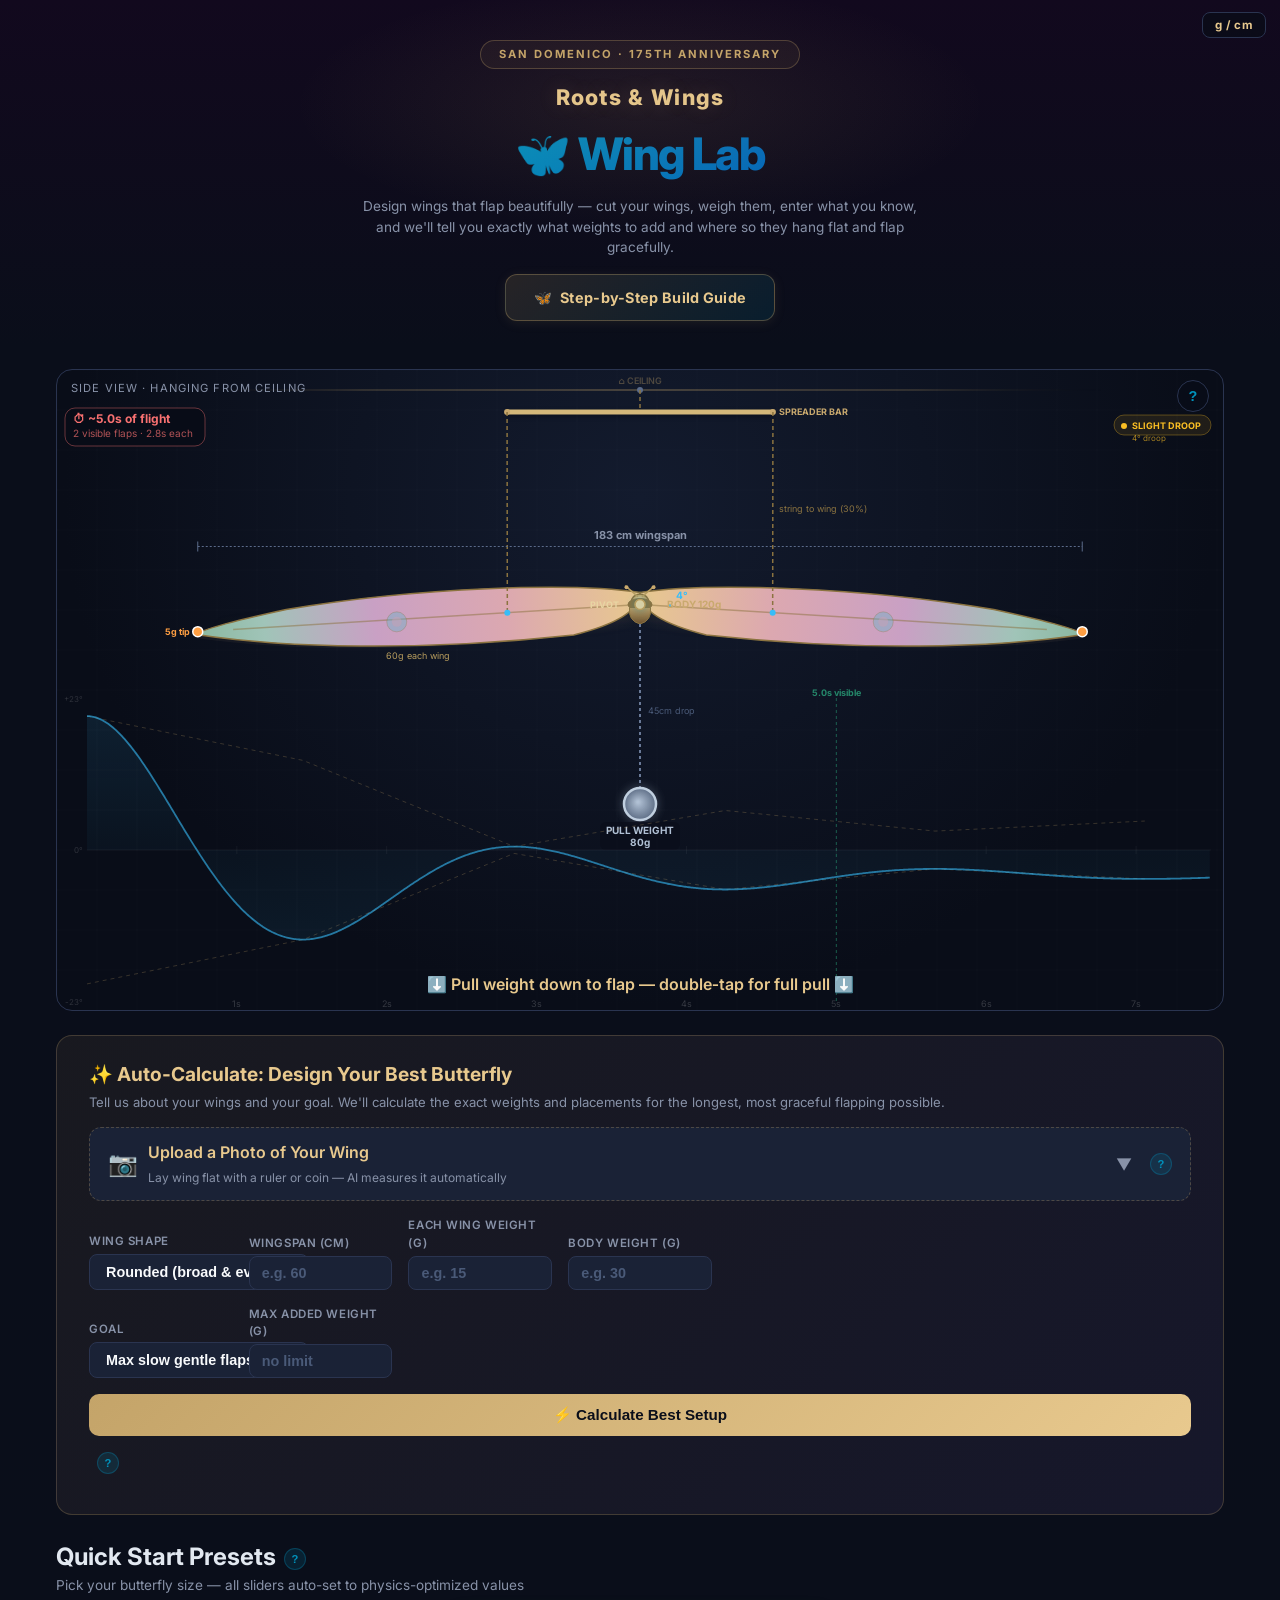
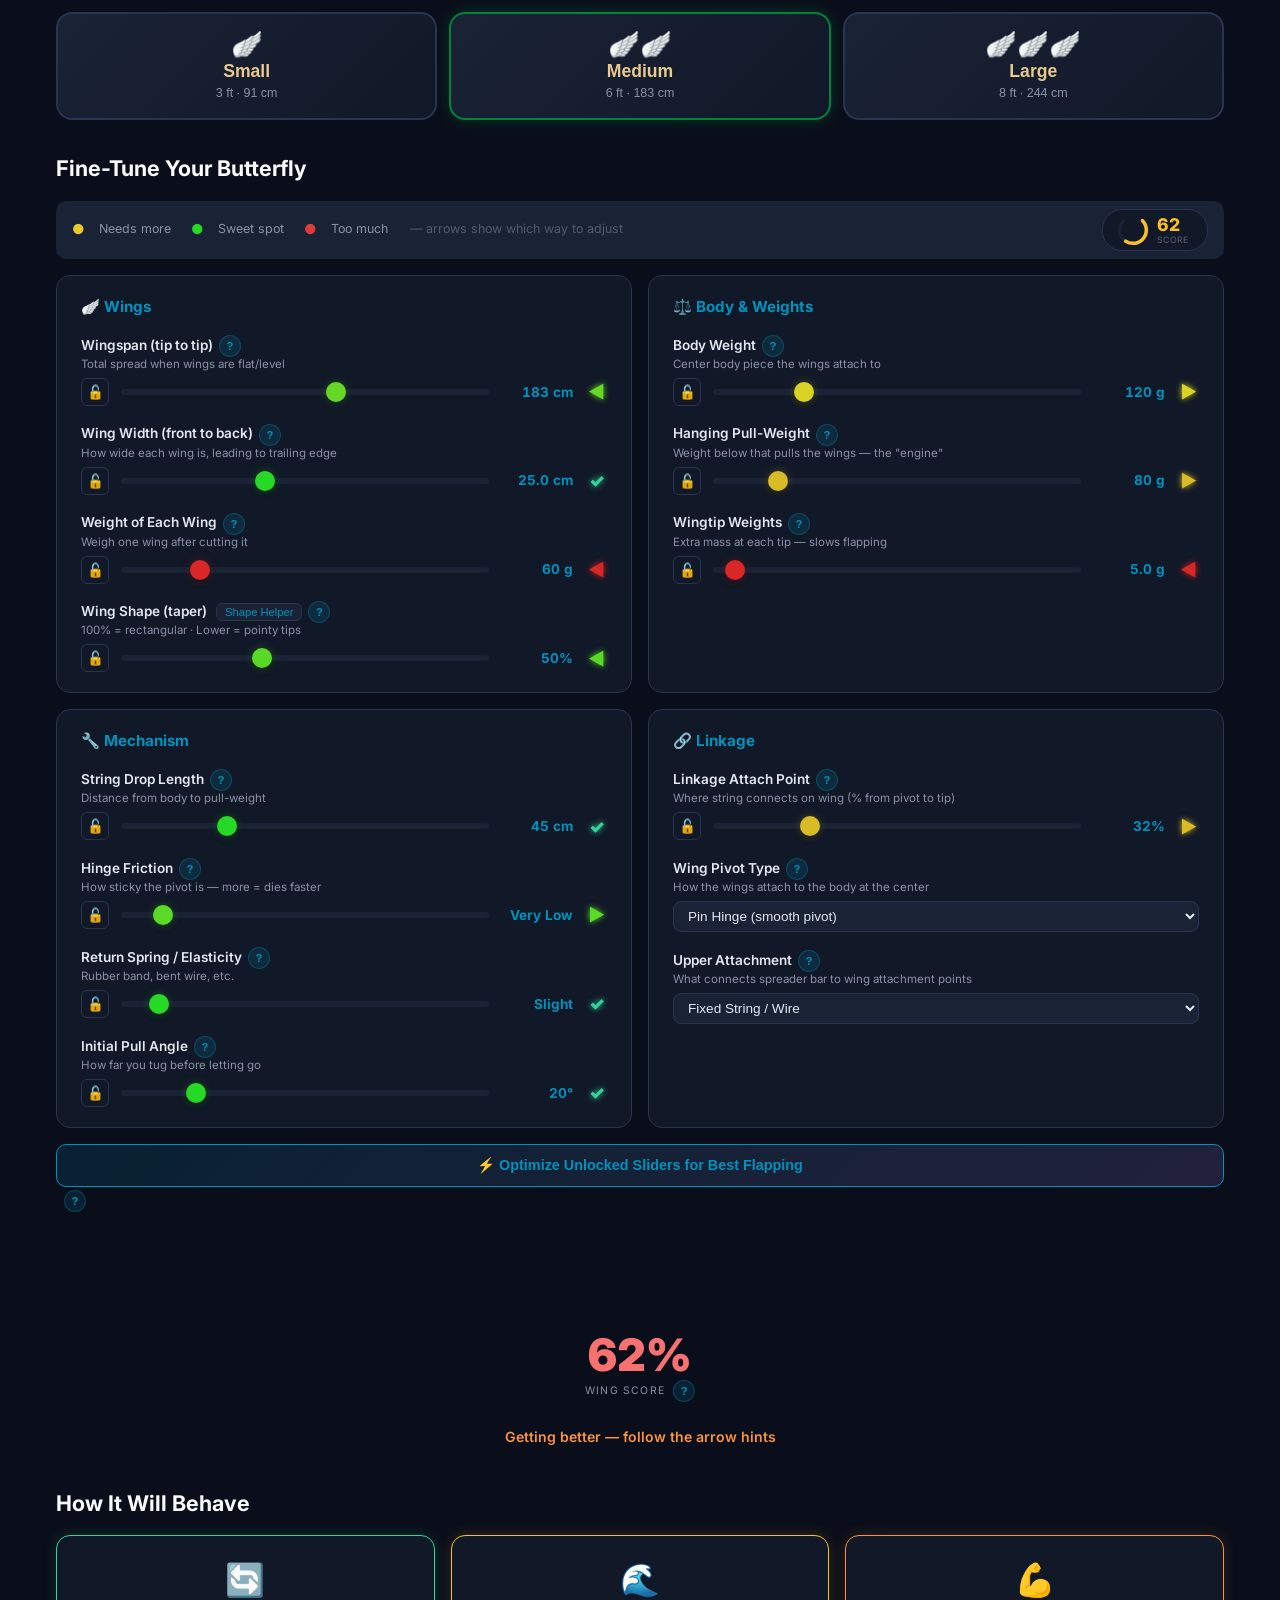
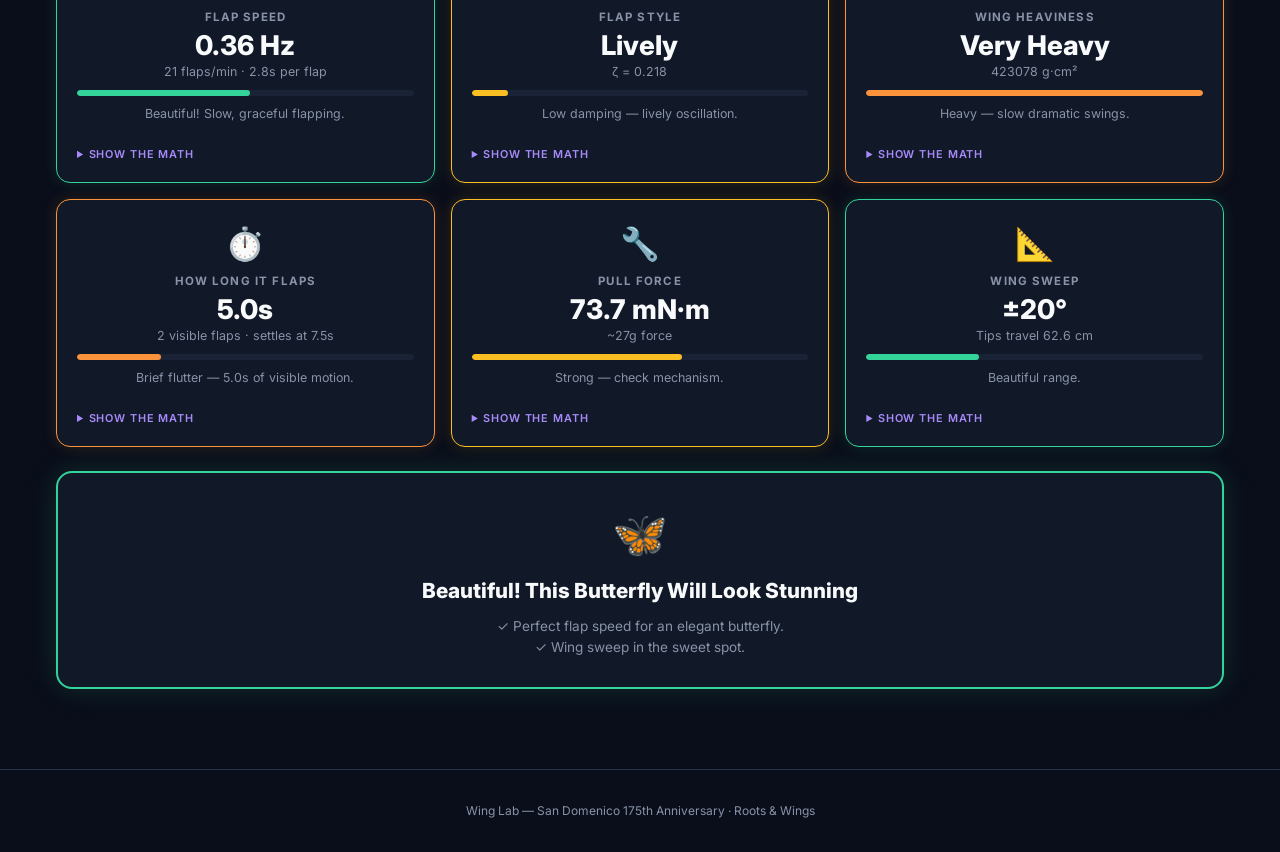
==== deploy/index.html @ 6800c499 "Header redesign, material-agnostic instructions, mobile canvas optimization - Put "Roots & Wings" on" ====
<!DOCTYPE html>
<html lang="en">
<head>
  <meta charset="UTF-8">
  <meta name="viewport" content="width=device-width, initial-scale=1.0">
  <meta name="theme-color" content="#00843D">
  <meta name="apple-mobile-web-app-capable" content="yes">
  <meta name="apple-mobile-web-app-status-bar-style" content="black-translucent">
  <link rel="manifest" href="/manifest.json">
  <link rel="icon" type="image/svg+xml" href="/icon-192.svg">
  <link rel="apple-touch-icon" href="/icon-192.svg">
  <link rel="preconnect" href="https://fonts.googleapis.com">
  <link rel="preconnect" href="https://fonts.gstatic.com" crossorigin>
  <link href="https://fonts.googleapis.com/css2?family=Inter:wght@400;600;700;800;900&display=swap" rel="stylesheet">
  <title>Wing Lab — San Domenico 175th · Roots & Wings</title>
  <style>
:root {
  --bg-deep: #0a0e1a;
  --bg-card: #111827;
  --bg-surface: #1a2236;
  --border: #2a3450;
  --text: #e2e8f0;
  --text-dim: #8892a8;
  --text-bright: #f8fafc;
  --sd-green: #00843D;
  --sd-blue: #0057B8;
  --sd-yellow: #FFCD00;
  --sd-teal: #0092BC;
  --accent: #0092BC;
  --accent-glow: rgba(0, 146, 188, 0.3);
  --gold: #c4a469;
  --gold-light: #e8c98e;
  --green: #34d399;
  --green-dim: rgba(52, 211, 153, 0.15);
  --yellow: #fbbf24;
  --yellow-dim: rgba(251, 191, 36, 0.15);
  --orange: #fb923c;
  --orange-dim: rgba(251, 146, 60, 0.15);
  --red: #f87171;
  --red-dim: rgba(248, 113, 113, 0.15);
  --purple: #a78bfa;
}
*{margin:0;padding:0;box-sizing:border-box}
body{font-family:'Inter',-apple-system,BlinkMacSystemFont,'Segoe UI',sans-serif;background:var(--bg-deep);color:var(--text);line-height:1.5;min-height:100vh}

header{text-align:center;padding:2.5rem 1rem 1.5rem;background:linear-gradient(180deg,#12091e 0%,var(--bg-deep) 100%);position:relative;overflow:hidden}
header::before{content:'';position:absolute;top:-20px;left:50%;transform:translateX(-50%);width:700px;height:250px;background:radial-gradient(ellipse,rgba(196,164,105,0.1) 0%,transparent 70%);pointer-events:none}
.gala-badge{display:inline-block;font-size:.7rem;font-weight:700;letter-spacing:.18em;text-transform:uppercase;color:var(--gold);border:1px solid rgba(196,164,105,0.3);padding:5px 18px;border-radius:20px;margin-bottom:.75rem;background:rgba(196,164,105,0.06)}
header h1{font-size:2.8rem;font-weight:800;letter-spacing:-.03em;background:linear-gradient(135deg,var(--sd-green) 0%,var(--sd-teal) 35%,var(--sd-blue) 70%,var(--gold-light) 100%);-webkit-background-clip:text;-webkit-text-fill-color:transparent;background-clip:text}
.gala-theme{font-size:1.35rem;font-weight:800;letter-spacing:.06em;color:var(--gold-light);margin-bottom:.5rem;text-shadow:0 0 20px rgba(196,164,105,0.2)}
.header-desc{color:var(--text-dim);font-size:.85rem;margin-top:.5rem;max-width:560px;margin-left:auto;margin-right:auto;line-height:1.5}
main{max-width:1200px;margin:0 auto;padding:0 1rem 3rem}

#wing-viz-section{position:relative;margin:1.5rem 0;border-radius:16px;overflow:hidden;border:1px solid var(--border);background:radial-gradient(ellipse at 50% 20%,#131b2e 0%,#090d18 70%)}
#wingCanvas{display:block;width:100%;height:640px;touch-action:pan-y}
#anim-controls{position:absolute;bottom:14px;left:50%;transform:translateX(-50%);display:flex;gap:8px}
#anim-controls button{background:rgba(17,24,39,0.9);border:1px solid var(--border);color:var(--accent);padding:8px 20px;border-radius:10px;font-size:.85rem;font-weight:600;cursor:pointer;backdrop-filter:blur(8px);transition:all .2s}
#anim-controls button:hover{background:rgba(56,189,248,0.15);border-color:var(--accent);transform:translateY(-1px)}
#anim-controls button.active{background:var(--accent);color:var(--bg-deep)}
#canvas-label{position:absolute;top:10px;left:14px;font-size:.7rem;color:var(--text-dim);text-transform:uppercase;letter-spacing:.1em}
#physics-math-btn{position:absolute;top:10px;right:14px;background:rgba(9,13,24,0.7);border:1px solid var(--border);color:var(--accent);width:32px;height:32px;border-radius:50%;font-size:.9rem;font-weight:700;cursor:pointer;backdrop-filter:blur(6px);transition:all .2s;display:flex;align-items:center;justify-content:center;z-index:10}
#physics-math-btn:hover{background:rgba(56,189,248,0.2);border-color:var(--accent);transform:scale(1.1)}
#physics-modal-overlay{position:fixed;inset:0;z-index:10001;background:rgba(0,0,0,0.7);backdrop-filter:blur(6px);display:none;align-items:flex-start;justify-content:center;padding:1.5rem;overflow-y:auto}
#physics-modal-overlay.open{display:flex}
#physics-modal{background:var(--bg-card);border:1px solid var(--border);border-radius:20px;max-width:680px;width:100%;max-height:none;padding:2rem 2.5rem;position:relative;box-shadow:0 24px 80px rgba(0,0,0,0.6);margin:1rem 0}
#physics-modal h3{font-size:1.15rem;color:var(--gold-light);margin:1.5rem 0 .5rem;font-weight:700}
#physics-modal h3:first-of-type{margin-top:.5rem}
#physics-modal .eq{font-family:'Cambria Math','Latin Modern Math','STIX Two Math',Georgia,serif;font-size:1.05rem;color:#e2e8f0;background:rgba(56,189,248,0.06);border:1px solid rgba(56,189,248,0.12);border-radius:12px;padding:1rem 1.25rem;margin:.75rem 0;line-height:1.8;overflow-x:auto}
#physics-modal .eq-label{font-size:.75rem;color:var(--accent);text-transform:uppercase;letter-spacing:.1em;margin-bottom:.25rem;font-family:Inter,system-ui,sans-serif}
#physics-modal p{font-size:.9rem;color:var(--text-soft);line-height:1.6;margin:.5rem 0}
#physics-modal .var-def{display:grid;grid-template-columns:auto 1fr;gap:4px 12px;font-size:.85rem;margin:.5rem 0}
#physics-modal .var-def dt{color:var(--accent);font-family:'Cambria Math',Georgia,serif;font-style:italic;text-align:right}
#physics-modal .var-def dd{color:var(--text-soft);margin:0}
#physics-modal-close{position:absolute;top:12px;right:16px;background:none;border:none;color:var(--text-dim);font-size:1.5rem;cursor:pointer;padding:4px 8px;border-radius:8px;transition:all .2s}
#physics-modal-close:hover{color:var(--text);background:var(--bg-surface)}

/* Auto-calc */
#auto-calc-section{margin:1.5rem 0;background:linear-gradient(135deg,rgba(196,164,105,0.08),rgba(167,139,250,0.08));border:1px solid rgba(196,164,105,0.25);border-radius:16px;padding:1.5rem 2rem}
#auto-calc-section h2{font-size:1.2rem;font-weight:700;color:var(--gold-light);margin-bottom:.25rem}
.auto-desc{font-size:.82rem;color:var(--text-dim);margin-bottom:1rem;line-height:1.4}
.auto-row{display:grid;grid-template-columns:repeat(auto-fill,minmax(140px,1fr));gap:1rem;align-items:end;margin-bottom:1rem}
.auto-field{display:flex;flex-direction:column;gap:4px}
.auto-field span{font-size:.72rem;font-weight:600;color:var(--text-dim);text-transform:uppercase;letter-spacing:.05em}
.auto-field input,.auto-field select{background:var(--bg-surface);border:1px solid var(--border);color:var(--text-bright);padding:8px 12px;border-radius:8px;font-size:.9rem;width:100%;outline:none;font-weight:600}
.auto-field input:focus{border-color:var(--gold)}
.auto-field input::placeholder{color:#4a5a78}
#autoCalcBtn{grid-column:1/-1;background:linear-gradient(135deg,var(--gold),var(--gold-light));color:var(--bg-deep);border:none;padding:12px 24px;border-radius:10px;font-size:.95rem;font-weight:700;cursor:pointer;transition:transform .15s,box-shadow .15s;white-space:nowrap;width:100%}
#autoCalcBtn:hover{transform:translateY(-1px);box-shadow:0 4px 16px rgba(196,164,105,0.3)}
#auto-result{background:var(--bg-card);border:1px solid var(--border);border-radius:10px;padding:1rem 1.25rem;display:none;margin-top:.75rem}
#auto-result.visible{display:block}
#auto-result h3{font-size:.85rem;font-weight:700;color:var(--green);margin-bottom:.5rem}
.auto-result-grid{display:grid;grid-template-columns:repeat(auto-fit,minmax(150px,1fr));gap:.75rem}
.ari{text-align:center;padding:.5rem;background:var(--bg-surface);border-radius:8px;border:2px solid transparent;transition:border-color .3s}
.ari.highlight{border-color:var(--gold);background:rgba(196,164,105,0.08)}
.ari .ari-label{font-size:.68rem;color:var(--text-dim);text-transform:uppercase;letter-spacing:.06em;margin-bottom:2px}
.ari .ari-value{font-size:1.3rem;font-weight:800;color:var(--gold-light)}
.ari .ari-detail{font-size:.7rem;color:var(--text-dim)}

/* Controls */
#controls-section{margin:2rem 0}
#controls-section h2,#dashboard-section h2,#plot-section h2{font-size:1.35rem;font-weight:700;margin-bottom:1rem;color:var(--text-bright)}
.controls-grid{display:grid;grid-template-columns:repeat(2,1fr);gap:1rem}
.control-group{background:var(--bg-card);border:1px solid var(--border);border-radius:14px;padding:1.25rem 1.5rem;transition:border-color .3s}
.control-group:hover{border-color:rgba(56,189,248,0.3)}
.control-group h3{font-size:.95rem;font-weight:700;margin-bottom:1rem;color:var(--accent)}
.control-group label{display:block;margin-bottom:1.1rem}
.control-group label:last-child{margin-bottom:0}
.label-text{display:block;font-size:.85rem;font-weight:600;color:var(--text)}
.label-detail{display:block;font-size:.72rem;color:var(--text-dim);margin-bottom:6px;line-height:1.3}
.slider-row{display:flex;align-items:center;gap:12px}
.slider-row input[type="range"]{flex:1;-webkit-appearance:none;appearance:none;height:6px;background:var(--bg-surface);border-radius:3px;outline:none;transition:background .2s;touch-action:manipulation}
.slider-row input[type="range"]:hover{background:#222d45}
.slider-row input[type="range"]::-webkit-slider-thumb{-webkit-appearance:none;width:20px;height:20px;border-radius:50%;background:var(--thumb-color,var(--accent));cursor:pointer;box-shadow:0 0 10px var(--thumb-glow,var(--accent-glow)),0 2px 6px rgba(0,0,0,0.3);transition:transform .15s,box-shadow .15s,background .3s}
.slider-row input[type="range"]::-webkit-slider-thumb:hover{transform:scale(1.15)}
.slider-row input[type="range"]:active::-webkit-slider-thumb{transform:scale(1.25)}
.slider-row input[type="range"]::-moz-range-thumb{width:20px;height:20px;border-radius:50%;background:var(--thumb-color,var(--accent));cursor:pointer;border:none;transition:background .3s}
.slider-row output{min-width:72px;text-align:right;font-size:.85rem;font-weight:700;color:var(--accent);font-variant-numeric:tabular-nums}
.slider-hint{width:22px;font-size:1.1rem;text-align:center;font-weight:900;opacity:1;transition:opacity .3s,color .3s;flex-shrink:0;line-height:1;text-shadow:0 0 6px currentColor}
.slider-lock{width:28px;height:28px;border:1px solid var(--border);background:transparent;color:var(--text-dim);border-radius:6px;cursor:pointer;font-size:.85rem;flex-shrink:0;display:flex;align-items:center;justify-content:center;transition:all .2s;padding:0}
.slider-lock:hover{border-color:var(--accent);color:var(--accent)}
.slider-lock.locked{background:rgba(251,191,36,0.15);border-color:var(--yellow);color:var(--yellow)}
.slider-row.locked input[type="range"]{opacity:0.35;pointer-events:none}
.slider-row.locked output{opacity:0.5}
.slider-row.locked .slider-hint{opacity:0.2}
#optimize-btn{display:block;width:100%;margin-top:1rem;padding:12px;background:linear-gradient(135deg,rgba(0,146,188,0.15),rgba(167,139,250,0.15));border:1px solid var(--accent);color:var(--accent);border-radius:10px;font-size:.9rem;font-weight:700;cursor:pointer;transition:all .2s}
#optimize-btn:hover{background:rgba(0,146,188,0.25);transform:translateY(-1px);box-shadow:0 4px 16px rgba(0,146,188,0.2)}
.slider-row.computed output{color:var(--gold-light);text-shadow:0 0 8px rgba(196,164,105,0.3)}
.slider-row select{flex:1;background:var(--bg-surface);border:1px solid var(--border);color:var(--text);padding:6px 10px;border-radius:8px;font-size:.85rem;cursor:pointer;outline:none}
.slider-row select:focus{border-color:var(--accent)}

/* Speedometer Gauge */
#speedo-section{margin:2rem 0 1rem;text-align:center}
#speedo-wrap{position:relative;display:inline-block;width:280px;height:170px}
#speedo-canvas{width:280px;height:170px}
#speedo-value{position:absolute;bottom:12px;left:50%;transform:translateX(-50%);text-align:center;line-height:1}
#speedo-num{font-size:2.8rem;font-weight:900;color:var(--text-bright);transition:color .3s;font-variant-numeric:tabular-nums}
#speedo-label{font-size:.65rem;text-transform:uppercase;letter-spacing:.12em;color:var(--text-dim);margin-top:2px}
#speedo-msg{font-size:.88rem;font-weight:600;margin-top:6px;min-height:1.3em;transition:color .3s}
@media(max-width:600px){
  #speedo-wrap{width:240px;height:150px}
  #speedo-canvas{width:240px;height:150px}
  #speedo-num{font-size:2.2rem}
}

/* Dashboard */
#dashboard-section{margin:2.5rem 0 1.5rem}
.dashboard-grid{display:grid;grid-template-columns:repeat(3,1fr);gap:1rem}
.metric-card{background:var(--bg-card);border:1px solid var(--border);border-radius:14px;padding:1.25rem;text-align:center;transition:border-color .3s,box-shadow .3s,transform .2s}
.metric-card:hover{transform:translateY(-2px);box-shadow:0 4px 20px rgba(0,0,0,0.3)}
.metric-card.status-great{border-color:var(--green);box-shadow:0 0 15px var(--green-dim)}
.metric-card.status-ok{border-color:var(--yellow);box-shadow:0 0 15px var(--yellow-dim)}
.metric-card.status-warn{border-color:var(--orange);box-shadow:0 0 15px var(--orange-dim)}
.metric-card.status-bad{border-color:var(--red);box-shadow:0 0 15px var(--red-dim)}
.metric-icon{font-size:2rem;margin-bottom:.3rem}
.metric-label{font-size:.72rem;font-weight:700;text-transform:uppercase;letter-spacing:.1em;color:var(--text-dim);margin-bottom:.25rem}
.metric-value{font-size:1.7rem;font-weight:800;color:var(--text-bright);line-height:1.2}
.metric-sublabel{font-size:.78rem;color:var(--text-dim);margin-bottom:.5rem}
.metric-bar-wrap{height:6px;background:var(--bg-surface);border-radius:3px;overflow:hidden;margin-bottom:.6rem}
.metric-bar{height:100%;border-radius:3px;transition:width .5s cubic-bezier(0.4,0,0.2,1),background .3s;width:0%}
.metric-explain{font-size:.78rem;color:var(--text-dim);line-height:1.4;min-height:2.5em}
.math-details{margin-top:.6rem;text-align:left}
.math-details summary{font-size:.68rem;color:var(--purple);cursor:pointer;text-transform:uppercase;letter-spacing:.08em;font-weight:600;user-select:none}
.math-details summary:hover{color:var(--accent)}
.math-content{margin-top:.5rem;font-size:.72rem;font-family:'SF Mono','Fira Code','Consolas',monospace;color:var(--text-dim);line-height:1.7;background:var(--bg-surface);padding:.75rem;border-radius:8px;white-space:pre-wrap;word-break:break-word}

/* Verdict */
#verdict-section{margin:1.5rem 0 2rem}
#verdict-box{background:var(--bg-card);border:2px solid var(--border);border-radius:16px;padding:1.75rem 2rem;text-align:center;transition:border-color .4s,box-shadow .4s}
#verdict-box.verdict-great{border-color:var(--green);box-shadow:0 0 30px var(--green-dim)}
#verdict-box.verdict-good{border-color:var(--yellow);box-shadow:0 0 30px var(--yellow-dim)}
#verdict-box.verdict-meh{border-color:var(--orange);box-shadow:0 0 30px var(--orange-dim)}
#verdict-box.verdict-bad{border-color:var(--red);box-shadow:0 0 30px var(--red-dim)}
#verdict-icon{font-size:2.8rem;margin-bottom:.4rem}
#verdict-text{font-size:1.3rem;font-weight:800;color:var(--text-bright);margin-bottom:.6rem}
#verdict-tips{font-size:.85rem;color:var(--text-dim);line-height:1.6;max-width:650px;margin:0 auto}
#verdict-tips strong{color:var(--text)}

/* Plot */
#plot-section{margin:2rem 0}
#plotCanvas{display:block;width:100%;height:200px;background:var(--bg-card);border:1px solid var(--border);border-radius:14px}

footer{text-align:center;padding:2rem 1rem;color:var(--text-dim);font-size:.75rem;border-top:1px solid var(--border)}

/* Preset buttons */
#presets-section{margin:1.5rem 0}
.preset-btn{display:flex;flex-direction:column;align-items:center;gap:4px;padding:18px 16px;background:linear-gradient(135deg,var(--bg-surface),var(--bg-card));border:2px solid var(--border);border-radius:16px;cursor:pointer;transition:all .25s;color:var(--text);min-height:60px}
.preset-btn:hover{border-color:var(--gold);background:linear-gradient(135deg,rgba(196,164,105,0.08),var(--bg-card));transform:translateY(-2px);box-shadow:0 6px 20px rgba(196,164,105,0.15)}
.preset-btn:active{transform:translateY(0);box-shadow:none}
.preset-btn.active{border-color:var(--sd-green);box-shadow:0 0 16px rgba(0,132,61,0.3)}
.preset-icon{font-size:1.6rem;line-height:1}
.preset-label{font-size:1.1rem;font-weight:700;color:var(--gold-light)}
.preset-size{font-size:.78rem;color:var(--text-dim)}

@media(max-width:900px){.controls-grid{grid-template-columns:1fr}.dashboard-grid{grid-template-columns:repeat(2,1fr)}#auto-calc-section{padding:1.25rem 1rem}}
@media(max-width:600px){
  header{padding:1.5rem .75rem 1rem}
  header h1{font-size:1.8rem}
  .gala-theme{font-size:1.1rem}
  .header-desc{font-size:.88rem}
  main{padding:0 .5rem 2rem}
  section{margin:1rem 0!important}
  #wingCanvas{height:480px}
  #auto-calc-section{padding:1rem .75rem}
  .auto-row{grid-template-columns:1fr 1fr!important;gap:.75rem}
  #autoCalcBtn{padding:14px;font-size:1.05rem}
  .control-group{padding:.75rem}
  .control-group label .label-text{font-size:.92rem}
  .control-group label .label-detail{font-size:.82rem}
  .slider-row{gap:8px}
  .slider-row output{min-width:55px;font-size:.88rem}
  .slider-row input[type="range"]{height:36px}
  .slider-row input[type="range"]::-webkit-slider-thumb{width:44px;height:44px}
  .slider-row input[type="range"]::-moz-range-thumb{width:44px;height:44px}
  .slider-lock{width:44px;height:44px;font-size:1.1rem;border-radius:10px}
  .dashboard-grid{grid-template-columns:1fr}
  .metric-value{font-size:1.6rem}
  .metric-sublabel{font-size:.82rem}
  .metric-explain{font-size:.85rem}
  .auto-field span{font-size:.82rem}
  .ari .ari-label{font-size:.78rem}
  .ari .ari-detail{font-size:.78rem}
  .metric-label{font-size:.82rem}
  .math-content{font-size:.82rem}
  #speedo-label{font-size:.75rem}
  #canvas-label{font-size:.78rem}
  #openShapeModal{font-size:.82rem;padding:6px 14px;min-height:36px}
  #plotCanvas{height:160px}
  #verdict-box{padding:1rem}
  #verdict-box #verdict-text{font-size:1.05rem}
  #photo-dropzone{padding:1.25rem}
  footer{padding:1.5rem .5rem}
}
@media(max-width:380px){
  header h1{font-size:1.5rem}
  .auto-row{grid-template-columns:1fr!important}
  .gala-badge{font-size:.6rem;padding:4px 12px}
}
@keyframes hintPulse{0%,100%{opacity:1;transform:translateY(0)}50%{opacity:0.6;transform:translateY(4px)}}
@keyframes guideFlap{0%,100%{transform:rotate(0deg) scaleX(1)}25%{transform:rotate(-8deg) scaleX(0.85)}50%{transform:rotate(0deg) scaleX(1)}75%{transform:rotate(8deg) scaleX(0.85)}}
.guide-btn{display:inline-flex;align-items:center;gap:8px;margin-top:1rem;padding:12px 28px;background:linear-gradient(135deg,rgba(196,164,105,0.15),rgba(0,146,188,0.12));border:1.5px solid rgba(196,164,105,0.35);color:var(--gold-light);font-size:.9rem;font-weight:700;border-radius:12px;text-decoration:none;transition:all .25s;box-shadow:0 2px 12px rgba(196,164,105,0.1);letter-spacing:.02em}
.guide-btn:hover{transform:translateY(-2px);box-shadow:0 4px 20px rgba(196,164,105,0.25);border-color:rgba(196,164,105,0.55);background:linear-gradient(135deg,rgba(196,164,105,0.22),rgba(0,146,188,0.18))}
.guide-btn .gb-fly{display:inline-block;transition:all .3s}
.guide-btn:hover .gb-fly{animation:guideFlap .6s ease-in-out infinite}
#unit-toggle{position:absolute;top:12px;right:14px;background:rgba(9,13,24,0.7);border:1px solid var(--border);color:var(--gold-light);font-size:.72rem;font-weight:700;padding:5px 12px;border-radius:8px;cursor:pointer;backdrop-filter:blur(6px);transition:all .2s;font-family:inherit;letter-spacing:.04em}
#unit-toggle:hover{background:rgba(196,164,105,0.15);border-color:var(--gold-light)}
#loading-overlay{position:fixed;inset:0;z-index:9999;background:var(--bg-deep);display:flex;flex-direction:column;align-items:center;justify-content:center;transition:opacity .5s;font-size:2rem}
#loading-overlay span{font-size:1rem;color:var(--text-dim);margin-top:1rem;font-weight:600}
#loading-overlay.fade-out{opacity:0;pointer-events:none}

/* Help Modal */
#help-modal-overlay{position:fixed;inset:0;z-index:10000;background:rgba(0,0,0,0.6);backdrop-filter:blur(4px);display:none;align-items:center;justify-content:center;padding:1rem}
#help-modal-overlay.open{display:flex}
#help-modal{background:var(--bg-card);border:1px solid var(--border);border-radius:20px;max-width:440px;width:100%;max-height:80vh;overflow-y:auto;padding:2rem;position:relative;box-shadow:0 20px 60px rgba(0,0,0,0.5)}
#help-modal-close{position:absolute;top:12px;right:16px;background:none;border:none;color:var(--text-dim);font-size:1.5rem;cursor:pointer;padding:4px 8px;border-radius:8px;transition:all .2s}
#help-modal-close:hover{color:var(--text);background:var(--bg-surface)}
#help-modal h3{font-size:1.2rem;font-weight:800;color:var(--gold-light);margin-bottom:.75rem;padding-right:2rem}
#help-modal .help-body{font-size:.92rem;color:var(--text);line-height:1.6;margin-bottom:1rem}
#help-modal .help-tip{background:rgba(0,132,61,0.1);border:1px solid rgba(0,132,61,0.25);border-radius:12px;padding:10px 14px;font-size:.85rem;color:var(--green);line-height:1.5}
#help-modal .help-tip::before{content:'\uD83D\uDCA1 ';font-size:1rem}
.help-btn{display:inline-flex;align-items:center;justify-content:center;width:22px;height:22px;border-radius:50%;background:rgba(0,146,188,0.15);border:1px solid rgba(0,146,188,0.3);color:var(--accent);font-size:.7rem;font-weight:700;cursor:pointer;margin-left:6px;transition:all .2s;vertical-align:middle;flex-shrink:0}
.help-btn:hover{background:rgba(0,146,188,0.3);transform:scale(1.1)}
@media(max-width:600px){.help-btn{width:28px;height:28px;font-size:.8rem}}
  </style>
</head>
<body>
  <div id="loading-overlay">&#x1F98B;<span>Loading Wing Lab...</span></div>
  <header>
    <div class="gala-badge">San Domenico &middot; 175th Anniversary</div>
    <div class="gala-theme">Roots &amp; Wings</div>
    <h1>&#x1F98B; Wing Lab</h1>
    <p class="header-desc">Design wings that flap beautifully &mdash; cut your wings, weigh them, enter what you know, and we'll tell you exactly what weights to add and where so they hang flat and flap gracefully.</p>
    <a href="/instructions.html" class="guide-btn"><span class="gb-fly">&#x1F98B;</span> Step-by-Step Build Guide</a>
    <button id="unit-toggle" title="Switch metric / imperial" onclick="toggleUnits()">g / cm</button>
  </header>

  <main>
    <!-- Visualization -->
    <section id="wing-viz-section">
      <canvas id="wingCanvas" role="img" aria-label="Interactive butterfly wing simulation — drag the weight to flap"></canvas>
      <div id="anim-controls">
        <div id="drag-hint" style="color:var(--gold-light);font-size:1rem;font-weight:600;opacity:1;pointer-events:none;text-align:center;animation:hintPulse 2s ease-in-out infinite">
          &#11015;&#65039; Pull weight down to flap &mdash; double&#8209;tap for full pull &#11015;&#65039;
        </div>
      </div>
      <div id="canvas-label">Side view &middot; hanging from ceiling</div>
      <button id="physics-math-btn" title="View the physics equations" onclick="document.getElementById('physics-modal-overlay').classList.add('open')">?</button>
    </section>

    <!-- Physics Math Modal -->
    <div id="physics-modal-overlay" onclick="if(event.target===this)this.classList.remove('open')">
      <div id="physics-modal">
        <button id="physics-modal-close" onclick="this.parentElement.parentElement.classList.remove('open')">&times;</button>
        <h2 style="font-size:1.3rem;color:var(--gold-light);margin:0 0 .25rem;font-weight:800">&#x1F9EE; The Physics Behind the Flap</h2>
        <p style="color:var(--text-dim);font-size:.8rem;margin-bottom:1rem">Real equations &mdash; this is exactly what the simulator computes</p>

        <h3>&#9878;&#65039; Equation of Motion</h3>
        <p>Each wing pivots at the body. The angular acceleration <em>d&sup2;&theta;/dt&sup2;</em> comes from summing all torques and dividing by the moment of inertia:</p>
        <div class="eq">
          <div class="eq-label">Angular acceleration</div>
          I &middot; &theta;&#776; = &tau;<sub>pendulum</sub> + &tau;<sub>gravity</sub> + &tau;<sub>spring</sub> + &tau;<sub>elastic</sub> + &tau;<sub>friction</sub> + &tau;<sub>air drag</sub> &minus; c &middot; &theta;&#775;
        </div>

        <h3>&#128270; Torque Terms</h3>
        <div class="eq">
          <div class="eq-label">Pull weight pendulum (nonlinear)</div>
          &tau;<sub>pendulum</sub> = &minus;m<sub>pull</sub> &middot; g &middot; r<sub>link</sub> &middot; sin(&theta;)
        </div>
        <div class="eq">
          <div class="eq-label">Net gravitational bias (string tension vs wing weight)</div>
          &tau;<sub>gravity</sub> = &tau;<sub>net</sub> &middot; cos(&theta;)<br>
          <span style="font-size:.85rem;color:var(--text-dim)">where &tau;<sub>net</sub> = T &middot; r<sub>link</sub> &minus; (m<sub>wing</sub> &middot; g &middot; r<sub>cg</sub> + m<sub>tip</sub> &middot; g &middot; L)</span><br>
          <span style="font-size:.85rem;color:var(--text-dim)">and T = (m<sub>body</sub> + m<sub>pull</sub>) &middot; g / 2 &nbsp; (string tension per wing)</span>
        </div>
        <div class="eq">
          <div class="eq-label">Air drag (quadratic, opposes motion)</div>
          &tau;<sub>air</sub> = &minus;2 &middot; &frac12;&rho; C<sub>d</sub> A<sub>wing</sub> r<sub>cp</sub> &middot; v &middot; |v|<br>
          <span style="font-size:.85rem;color:var(--text-dim)">where v = &theta;&#775; &middot; L/2 (tip velocity) and C<sub>d</sub> = 1.2 (flat plate)</span>
        </div>

        <h3>&#128736;&#65039; Rest Angle</h3>
        <p>At equilibrium, the pendulum torque and gravitational bias cancel:</p>
        <div class="eq">
          <div class="eq-label">Static equilibrium</div>
          tan(&theta;<sub>rest</sub>) = &tau;<sub>net</sub> / (m<sub>pull</sub> &middot; g &middot; r<sub>link</sub>)
        </div>
        <p>When &tau;<sub>net</sub> &gt; 0 (heavy body/pull weight): wings tilt <strong>up</strong> (V-shape).<br>
        When &tau;<sub>net</sub> &lt; 0 (heavy wings): wings <strong>droop</strong> down.</p>

        <h3>&#9881;&#65039; Moment of Inertia</h3>
        <div class="eq">
          <div class="eq-label">Total rotational inertia</div>
          I = 2(I<sub>wing</sub> + I<sub>tip</sub>) + I<sub>pull</sub><br>
          <span style="font-size:.85rem;color:var(--text-dim)">I<sub>wing</sub> = m<sub>wing</sub> &middot; L&sup2; &middot; (1+3&lambda;) / (6(1+&lambda;)) &nbsp; (&lambda; = taper ratio)</span><br>
          <span style="font-size:.85rem;color:var(--text-dim)">I<sub>tip</sub> = m<sub>tip</sub> &middot; L&sup2; &nbsp; (point mass at tip)</span><br>
          <span style="font-size:.85rem;color:var(--text-dim)">I<sub>pull</sub> = m<sub>pull</sub> &middot; r<sub>link</sub>&sup2; &nbsp; (weight on linkage arm)</span>
        </div>

        <h3>&#127926; Natural Frequency</h3>
        <div class="eq">
          <div class="eq-label">Linearized stiffness near rest</div>
          k<sub>eff</sub> = m<sub>pull</sub> g r<sub>link</sub> cos(&theta;<sub>rest</sub>) + &tau;<sub>net</sub> sin(&theta;<sub>rest</sub>) + k<sub>spring</sub> + k<sub>elastic</sub>
        </div>
        <div class="eq">
          <div class="eq-label">Damped natural frequency</div>
          &omega;<sub>n</sub> = &radic;(k<sub>eff</sub> / I) &nbsp;&nbsp;&nbsp; f<sub>d</sub> = &omega;<sub>n</sub>&radic;(1&minus;&zeta;&sup2;) / 2&pi;
        </div>

        <h3>&#128187; Numerical Integration</h3>
        <p>4th-order Runge-Kutta (RK4) at 120 Hz timestep. Captures nonlinear large-angle dynamics, air drag v&sup2; effects, and Coulomb friction transitions that closed-form solutions miss.</p>

        <h3>&#128065;&#65039; Perceptibility Analysis</h3>
        <p>Flap duration uses human motion perception thresholds at 3m viewing distance:</p>
        <dl class="var-def">
          <dt>Displacement</dt><dd>&ge; 5mm tip movement (visual acuity threshold at gala distance)</dd>
          <dt>Velocity</dt><dd>&ge; 5mm/s tip speed (motion detection threshold)</dd>
        </dl>
        <p>A flap is "visible" only when <strong>both</strong> thresholds are exceeded simultaneously.</p>

        <div style="margin-top:1.5rem;padding-top:1rem;border-top:1px solid var(--border);color:var(--text-dim);font-size:.75rem">
          Wing Lab &middot; San Domenico 175th Anniversary Gala &middot; Physics engine v2.0
        </div>
      </div>
    </div>

    <!-- AUTO-CALCULATE -->
    <section id="auto-calc-section">
      <h2>&#10024; Auto-Calculate: Design Your Best Butterfly</h2>
      <p class="auto-desc">Tell us about your wings and your goal. We'll calculate the exact weights and placements for the longest, most graceful flapping possible.</p>

      <!-- PHOTO UPLOAD -->
      <div id="photo-panel">
        <div id="photo-toggle" style="cursor:pointer;display:flex;align-items:center;gap:10px;margin-bottom:1rem;padding:12px 18px;background:var(--bg-surface);border:1px dashed rgba(196,164,105,0.3);border-radius:12px;transition:all .2s">
          <span style="font-size:1.5rem">&#128247;</span>
          <div><span style="font-weight:600;color:var(--gold-light)">Upload a Photo of Your Wing</span><br><span style="font-size:.75rem;color:var(--text-dim)">Lay wing flat with a ruler or coin &mdash; AI measures it automatically</span></div>
          <span id="photo-arrow" style="margin-left:auto;color:var(--text-dim);transition:transform .2s">&#9660;</span>
        </div>
        <div id="photo-inner" style="display:none;padding:0 0 1.5rem">
          <div id="photo-dropzone" style="border:2px dashed var(--border);border-radius:12px;padding:2rem;text-align:center;cursor:pointer;transition:border-color .2s,background .2s;margin-bottom:1rem">
            <input type="file" id="wingPhotoInput" accept="image/*" style="display:none">
            <input type="file" id="wingCameraInput" accept="image/*" capture="environment" style="display:none">
            <div id="photo-placeholder">
              <div style="font-size:2.5rem;margin-bottom:.5rem;opacity:0.5">&#128247;</div>
              <div style="color:var(--text-dim)"><span style="color:var(--accent);text-decoration:underline;cursor:pointer" id="photoCameraBtn">Take a photo</span> or <span style="color:var(--accent);text-decoration:underline;cursor:pointer" id="photoSelectBtn">choose from gallery</span></div>
              <div style="font-size:.72rem;margin-top:.5rem;color:var(--text-dim);opacity:0.6">Lay your wing flat with a ruler or coin for scale &middot; JPEG recommended</div>
            </div>
            <img id="photo-preview" style="display:none;max-width:100%;max-height:300px;border-radius:8px;margin:0 auto">
            <button id="photo-retake" style="display:none;margin-top:8px;padding:6px 16px;background:transparent;border:1px solid var(--border);color:var(--text-dim);border-radius:8px;font-size:.78rem;cursor:pointer">&#128247; Retake photo</button>
          </div>
          <!-- Photo guide -->
          <details id="photo-guide" open style="margin-bottom:1rem">
            <summary style="font-size:.82rem;font-weight:600;color:var(--accent);cursor:pointer;user-select:none;padding:6px 0">&#9432; How to take a great wing photo</summary>
            <div style="font-size:.78rem;color:var(--text-dim);line-height:1.6;padding:.75rem;background:var(--bg-surface);border-radius:10px;margin-top:.5rem">
              <p style="margin:0 0 .75rem"><strong style="color:var(--text)">1. Lay the wing flat</strong> on a plain, contrasting surface. Press edges flat if they curl. Use dark paper under light wings, white paper under dark wings.</p>
              <p style="margin:0 0 .75rem"><strong style="color:var(--text)">2. Place a reference object</strong> on the SAME flat surface (not overlapping the wing) so AI can measure real-world size:</p>
              <div style="display:grid;grid-template-columns:repeat(auto-fit,minmax(140px,1fr));gap:8px;margin:8px 0 12px;padding:10px;background:rgba(56,189,248,0.06);border-radius:8px;border:1px solid rgba(56,189,248,0.12)">
                <div>&#128207; <strong style="color:var(--accent)">Ruler</strong> (best!) &mdash; place along the wing, markings visible</div>
                <div>&#128179; <strong style="color:var(--accent)">Credit card</strong> &mdash; 8.56 &times; 5.40 cm</div>
                <div>&#128181; <strong style="color:var(--accent)">Dollar bill</strong> &mdash; 15.6 &times; 6.6 cm</div>
                <div>&#129689; <strong style="color:var(--accent)">US quarter</strong> &mdash; 2.43 cm diameter</div>
                <div>&#128196; <strong style="color:var(--accent)">Letter paper</strong> &mdash; lay wing ON it (27.9 &times; 21.6 cm)</div>
                <div>&#128203; <strong style="color:var(--accent)">Sticky note</strong> &mdash; 7.6 &times; 7.6 cm</div>
              </div>
              <p style="margin:0 0 .75rem"><strong style="color:var(--text)">3. Lighting:</strong> Even, diffused light. No harsh shadows. Near a window is great. No flash!</p>
              <p style="margin:0 0 .75rem"><strong style="color:var(--text)">4. Angle:</strong> Shoot straight down (bird's-eye). Keep your phone level and parallel to the table. Hold about 30&ndash;40 cm (12&ndash;16 in) above the wing.</p>
              <p style="margin:0 0 .75rem"><strong style="color:var(--text)">5. Frame it:</strong> Get the <em>whole wing</em> + <em>whole reference</em> in the shot. Don't crop the edges.</p>
              <p style="margin:0;font-size:.72rem;opacity:0.7">You can photograph one wing or both &mdash; the AI handles either. Make sure your hand doesn't cast a shadow on the wing.</p>
            </div>
          </details>
          <div style="display:flex;gap:10px;align-items:end;flex-wrap:wrap">
            <div class="auto-field" style="flex:1;min-width:200px">
              <span>Claude API Key <span style="font-size:.7rem;opacity:0.5">(saved in browser, sent securely)</span> <a href="https://console.anthropic.com" target="_blank" rel="noopener" style="font-size:.68rem;color:var(--accent);text-decoration:none;opacity:0.7">Get a key &rarr;</a></span>
              <input type="password" id="apiKeyInput" placeholder="sk-ant-..." style="width:100%;background:var(--bg-surface);border:1px solid var(--border);color:var(--text);padding:8px 12px;border-radius:8px;font-size:.85rem">
            </div>
            <button id="analyzeBtn" disabled style="padding:10px 24px;background:linear-gradient(135deg,rgba(196,164,105,0.2),rgba(167,139,250,0.2));border:1px solid rgba(196,164,105,0.3);color:var(--gold-light);border-radius:10px;font-size:.9rem;font-weight:600;cursor:pointer;white-space:nowrap;opacity:0.5">&#128269; Analyze Wing</button>
          </div>
          <div id="analyzeHint" style="display:none;margin-top:6px;font-size:.72rem;color:var(--text-dim);opacity:0.7"></div>
          <div id="photo-status" style="display:none;margin-top:1rem;padding:12px 16px;background:var(--bg-surface);border-radius:10px;font-size:.85rem"></div>
        </div>
      </div>

      <div class="auto-row">
        <div class="auto-field" style="min-width:220px">
          <span>Wing Shape</span>
          <select id="ac-shape">
            <option value="monarch">Monarch (wide base, narrow tips)</option>
            <option value="swallowtail">Swallowtail (wide mid-wing)</option>
            <option value="luna">Luna Moth (long &amp; narrow)</option>
            <option value="rounded" selected>Rounded (broad &amp; even)</option>
          </select>
        </div>
        <div class="auto-field">
          <span>Wingspan (cm)</span>
          <input type="number" id="ac-wingspan" placeholder="e.g. 60" value="">
        </div>
        <div class="auto-field">
          <span>Each Wing Weight (g)</span>
          <input type="number" id="ac-wingWeight" placeholder="e.g. 15" value="">
        </div>
        <div class="auto-field">
          <span>Body Weight (g)</span>
          <input type="number" id="ac-bodyWeight" placeholder="e.g. 30" value="">
        </div>
      </div>
      <div class="auto-row" style="margin-top:.75rem">
        <div class="auto-field" style="min-width:220px">
          <span>Goal</span>
          <select id="ac-goal">
            <option value="long" selected>Max slow gentle flaps</option>
            <option value="moderate">Moderate (balanced)</option>
            <option value="lively">Quick lively flutters</option>
          </select>
        </div>
        <div class="auto-field">
          <span>Max Added Weight (g)</span>
          <input type="number" id="ac-maxWeight" placeholder="no limit" value="">
        </div>
        <button id="autoCalcBtn">&#9889; Calculate Best Setup</button>
      </div>
      <div id="auto-result">
        <h3 id="auto-result-title">&#10003; Your Optimal Build Sheet</h3>
        <div class="auto-result-grid" id="auto-result-grid"></div>
        <p id="auto-result-note" style="margin-top:.75rem;font-size:.78rem;color:var(--text-dim);line-height:1.4"></p>
      </div>
    </section>

    <!-- Quick Start Presets -->
    <section id="presets-section">
      <h2>Quick Start Presets</h2>
      <p style="font-size:.85rem;color:var(--text-dim);margin-bottom:1rem">Pick your butterfly size — all sliders auto-set to physics-optimized values</p>
      <div style="display:grid;grid-template-columns:repeat(auto-fit,minmax(160px,1fr));gap:12px">
        <button class="preset-btn" data-preset="small">
          <span class="preset-icon">&#x1FABD;</span>
          <span class="preset-label">Small</span>
          <span class="preset-size">3 ft &middot; 91 cm</span>
        </button>
        <button class="preset-btn" data-preset="medium">
          <span class="preset-icon">&#x1FABD;&#x1FABD;</span>
          <span class="preset-label">Medium</span>
          <span class="preset-size">6 ft &middot; 183 cm</span>
        </button>
        <button class="preset-btn" data-preset="large">
          <span class="preset-icon">&#x1FABD;&#x1FABD;&#x1FABD;</span>
          <span class="preset-label">Large</span>
          <span class="preset-size">8 ft &middot; 244 cm</span>
        </button>
      </div>
    </section>

    <!-- Controls -->
    <section id="controls-section">
      <h2>Fine-Tune Your Butterfly</h2>
      <div style="display:flex;align-items:center;gap:14px;padding:8px 16px;margin-bottom:1rem;font-size:.78rem;color:var(--text-dim);background:var(--bg-surface);border-radius:10px;flex-wrap:wrap">
        <span style="color:hsl(50,80%,55%);font-size:1.1em">&#9679;</span> Needs more <span style="color:hsl(120,70%,50%);font-size:1.1em;margin-left:6px">&#9679;</span> Sweet spot <span style="color:hsl(0,70%,55%);font-size:1.1em;margin-left:6px">&#9679;</span> Too much
        <span style="opacity:0.5;margin-left:8px">&mdash; arrows show which way to adjust</span>
        <span id="perfGauge" style="margin-left:auto;display:flex;align-items:center;gap:8px;padding:4px 14px;background:var(--bg-card);border:1px solid var(--border);border-radius:20px">
          <svg width="32" height="32" viewBox="0 0 36 36" style="flex-shrink:0">
            <circle cx="18" cy="18" r="15" fill="none" stroke="var(--bg-surface)" stroke-width="4" stroke-dasharray="70.7 23.6" stroke-dashoffset="-11.8" transform="rotate(-90 18 18)"/>
            <circle id="perfArc" cx="18" cy="18" r="15" fill="none" stroke="#34d399" stroke-width="4" stroke-dasharray="0 94.2" stroke-dashoffset="-11.8" transform="rotate(-90 18 18)" stroke-linecap="round" style="transition:stroke-dasharray .5s,stroke .3s"/>
          </svg>
          <div style="line-height:1.1;min-width:36px">
            <div id="perfNum" style="font-size:1.1rem;font-weight:800;color:#34d399;transition:color .3s">0</div>
            <div style="font-size:.55rem;text-transform:uppercase;letter-spacing:.04em;opacity:0.6">score</div>
          </div>
        </span>
      </div>
      <div class="controls-grid">
        <div class="control-group">
          <h3>&#x1FABD; Wings</h3>
          <label><span class="label-text">Wingspan (tip to tip)</span><span class="label-detail">Total spread when wings are flat/level</span><div class="slider-row"><input type="range" id="wingspan" min="15" max="300" step="1" value="60"><output id="wingspan-val">60 cm</output></div></label>
          <label><span class="label-text">Wing Width (front to back)</span><span class="label-detail">How wide each wing is, leading to trailing edge</span><div class="slider-row"><input type="range" id="chord" min="3" max="60" step="0.5" value="10"><output id="chord-val">10 cm</output></div></label>
          <label><span class="label-text">Weight of Each Wing</span><span class="label-detail">Weigh one wing after cutting it</span><div class="slider-row"><input type="range" id="wingWeight" min="1" max="300" step="1" value="15"><output id="wingWeight-val">15 g</output></div></label>
          <label><span class="label-text">Wing Shape (taper) <button id="openShapeModal" style="font-size:.7rem;padding:2px 8px;background:var(--bg-surface);border:1px solid var(--border);color:var(--accent);border-radius:6px;cursor:pointer;margin-left:6px">Shape Helper</button></span><span class="label-detail">100% = rectangular &middot; Lower = pointy tips</span><div class="slider-row"><input type="range" id="taper" min="20" max="100" step="5" value="50"><output id="taper-val">50%</output></div></label>
        </div>
        <div class="control-group">
          <h3>&#9878;&#65039; Body & Weights</h3>
          <label><span class="label-text">Body Weight</span><span class="label-detail">Center body piece the wings attach to</span><div class="slider-row"><input type="range" id="bodyWeight" min="5" max="500" step="1" value="30"><output id="bodyWeight-val">30 g</output></div></label>
          <label><span class="label-text">Hanging Pull-Weight</span><span class="label-detail">Weight below that pulls the wings &mdash; the "engine"</span><div class="slider-row"><input type="range" id="pullWeight" min="1" max="500" step="1" value="20"><output id="pullWeight-val">20 g</output></div></label>
          <label><span class="label-text">Wingtip Weights</span><span class="label-detail">Extra mass at each tip &mdash; slows flapping</span><div class="slider-row"><input type="range" id="tipWeight" min="0" max="150" step="0.5" value="2"><output id="tipWeight-val">2 g</output></div></label>
        </div>
        <div class="control-group">
          <h3>&#128295; Mechanism</h3>
          <label><span class="label-text">String Drop Length</span><span class="label-detail">Distance from body to pull-weight</span><div class="slider-row"><input type="range" id="stringLength" min="5" max="150" step="1" value="25"><output id="stringLength-val">25 cm</output></div></label>
          <label><span class="label-text">Hinge Friction</span><span class="label-detail">How sticky the pivot is &mdash; more = dies faster</span><div class="slider-row"><input type="range" id="friction" min="1" max="100" step="1" value="15"><output id="friction-val">Low</output></div></label>
          <label><span class="label-text">Return Spring / Elasticity</span><span class="label-detail">Rubber band, bent wire, etc.</span><div class="slider-row"><input type="range" id="springK" min="0" max="100" step="1" value="10"><output id="springK-val">Slight</output></div></label>
          <label><span class="label-text">Initial Pull Angle</span><span class="label-detail">How far you tug before letting go</span><div class="slider-row"><input type="range" id="initialPull" min="5" max="85" step="1" value="25"><output id="initialPull-val">25&deg;</output></div></label>
        </div>
        <div class="control-group">
          <h3>&#128279; Linkage</h3>
          <label><span class="label-text">Linkage Attach Point</span><span class="label-detail">Where string connects on wing (% from pivot to tip)</span><div class="slider-row"><input type="range" id="linkagePoint" min="10" max="90" step="5" value="30"><output id="linkagePoint-val">30%</output></div></label>
          <label><span class="label-text">Wing Pivot Type</span><span class="label-detail">How the wings attach to the body at the center</span><div class="slider-row"><select id="pivotType"><option value="pin">Pin Hinge (smooth pivot)</option><option value="living">Living Hinge (bent material)</option><option value="friction">Friction Hinge (tight pivot)</option></select></div></label>
          <label><span class="label-text">Upper Attachment</span><span class="label-detail">What connects spreader bar to wing attachment points</span><div class="slider-row"><select id="upperAttach"><option value="string" selected>Fixed String / Wire</option><option value="elastic">Elastic / Bungee Cord</option></select></div></label>
          <label id="elasticRow" style="display:none"><span class="label-text">Elastic Stiffness</span><span class="label-detail">How stretchy the bungee cord is</span><div class="slider-row"><input type="range" id="elasticK" min="1" max="100" step="1" value="30"><output id="elasticK-val">Moderate</output></div></label>
        </div>
      </div>
      <button id="optimize-btn">&#9889; Optimize Unlocked Sliders for Best Flapping</button>
    </section>

    <!-- Speedometer Gauge -->
    <section id="speedo-section">
      <div id="speedo-wrap">
        <canvas id="speedo-canvas" role="img" aria-label="Wing design quality score gauge"></canvas>
        <div id="speedo-value">
          <div id="speedo-num">0</div>
          <div id="speedo-label">Wing Score</div>
        </div>
      </div>
      <div id="speedo-msg">Adjust sliders to reach 100%</div>
    </section>

    <!-- Dashboard -->
    <section id="dashboard-section">
      <h2>How It Will Behave</h2>
      <div class="dashboard-grid">
        <div class="metric-card" id="card-freq"><div class="metric-icon">&#128260;</div><div class="metric-label">Flap Speed</div><div class="metric-value" id="freq-val">&mdash;</div><div class="metric-sublabel" id="freq-sub"></div><div class="metric-bar-wrap"><div class="metric-bar" id="freq-bar"></div></div><div class="metric-explain" id="freq-explain"></div><details class="math-details"><summary>Show the math</summary><div class="math-content" id="freq-math"></div></details></div>
        <div class="metric-card" id="card-damping"><div class="metric-icon">&#127754;</div><div class="metric-label">Flap Style</div><div class="metric-value" id="damping-val">&mdash;</div><div class="metric-sublabel" id="damping-sub"></div><div class="metric-bar-wrap"><div class="metric-bar" id="damping-bar"></div></div><div class="metric-explain" id="damping-explain"></div><details class="math-details"><summary>Show the math</summary><div class="math-content" id="damping-math"></div></details></div>
        <div class="metric-card" id="card-inertia"><div class="metric-icon">&#128170;</div><div class="metric-label">Wing Heaviness</div><div class="metric-value" id="inertia-val">&mdash;</div><div class="metric-sublabel" id="inertia-sub"></div><div class="metric-bar-wrap"><div class="metric-bar" id="inertia-bar"></div></div><div class="metric-explain" id="inertia-explain"></div><details class="math-details"><summary>Show the math</summary><div class="math-content" id="inertia-math"></div></details></div>
        <div class="metric-card" id="card-duration"><div class="metric-icon">&#9201;&#65039;</div><div class="metric-label">How Long It Flaps</div><div class="metric-value" id="duration-val">&mdash;</div><div class="metric-sublabel" id="duration-sub"></div><div class="metric-bar-wrap"><div class="metric-bar" id="duration-bar"></div></div><div class="metric-explain" id="duration-explain"></div><details class="math-details"><summary>Show the math</summary><div class="math-content" id="duration-math"></div></details></div>
        <div class="metric-card" id="card-torque"><div class="metric-icon">&#128295;</div><div class="metric-label">Pull Force</div><div class="metric-value" id="torque-val">&mdash;</div><div class="metric-sublabel" id="torque-sub"></div><div class="metric-bar-wrap"><div class="metric-bar" id="torque-bar"></div></div><div class="metric-explain" id="torque-explain"></div><details class="math-details"><summary>Show the math</summary><div class="math-content" id="torque-math"></div></details></div>
        <div class="metric-card" id="card-amplitude"><div class="metric-icon">&#128208;</div><div class="metric-label">Wing Sweep</div><div class="metric-value" id="amplitude-val">&mdash;</div><div class="metric-sublabel" id="amplitude-sub"></div><div class="metric-bar-wrap"><div class="metric-bar" id="amplitude-bar"></div></div><div class="metric-explain" id="amplitude-explain"></div><details class="math-details"><summary>Show the math</summary><div class="math-content" id="amplitude-math"></div></details></div>
      </div>
    </section>

    <section id="verdict-section">
      <div id="verdict-box"><div id="verdict-icon"></div><div id="verdict-text"></div><div id="verdict-tips"></div></div>
    </section>

    <!-- Plot now integrated into wing canvas above -->
    <section id="plot-section" style="display:none">
      <canvas id="plotCanvas"></canvas>
    </section>
    <!-- Wing Shape Modal -->
    <div id="shape-modal" style="display:none;position:fixed;inset:0;z-index:5000;background:rgba(0,0,0,0.7);backdrop-filter:blur(4px);align-items:center;justify-content:center">
      <div style="background:var(--bg-card);border:1px solid var(--border);border-radius:16px;max-width:500px;width:90%;max-height:90vh;overflow-y:auto;padding:1.5rem 2rem;position:relative">
        <button id="shape-modal-close" style="position:absolute;top:8px;right:8px;background:none;border:none;color:var(--text-dim);font-size:1.5rem;cursor:pointer;width:44px;height:44px;display:flex;align-items:center;justify-content:center">&times;</button>
        <h3 style="color:var(--gold-light);margin-bottom:.75rem">Wing Shape Helper</h3>
        <p style="font-size:.82rem;color:var(--text-dim);margin-bottom:1rem">Pick a shape that matches your wing, or describe it. We'll set the taper and dimensions for you.</p>
        <div id="shape-presets" style="display:grid;grid-template-columns:1fr 1fr;gap:10px;margin-bottom:1.5rem">
          <button class="shape-btn" data-shape="monarch" data-taper="35" data-desc="Wide at the base, narrows to rounded tips" style="padding:14px;background:var(--bg-surface);border:1px solid var(--border);border-radius:12px;cursor:pointer;text-align:center;color:var(--text);transition:all .2s">
            <div style="font-size:2rem;margin-bottom:4px">&#x1F98B;</div>
            <div style="font-weight:700;font-size:.9rem">Monarch</div>
            <div style="font-size:.7rem;color:var(--text-dim);margin-top:2px">Wide base, narrow tips</div>
          </button>
          <button class="shape-btn" data-shape="swallowtail" data-taper="45" data-desc="Widest at mid-wing with dramatic taper" style="padding:14px;background:var(--bg-surface);border:1px solid var(--border);border-radius:12px;cursor:pointer;text-align:center;color:var(--text);transition:all .2s">
            <div style="font-size:2rem;margin-bottom:4px">&#127807;</div>
            <div style="font-weight:700;font-size:.9rem">Swallowtail</div>
            <div style="font-size:.7rem;color:var(--text-dim);margin-top:2px">Wide middle, pointed tips</div>
          </button>
          <button class="shape-btn" data-shape="luna" data-taper="30" data-desc="Long and narrow with elegant trailing edges" style="padding:14px;background:var(--bg-surface);border:1px solid var(--border);border-radius:12px;cursor:pointer;text-align:center;color:var(--text);transition:all .2s">
            <div style="font-size:2rem;margin-bottom:4px">&#127769;</div>
            <div style="font-weight:700;font-size:.9rem">Luna Moth</div>
            <div style="font-size:.7rem;color:var(--text-dim);margin-top:2px">Long, narrow, elegant</div>
          </button>
          <button class="shape-btn" data-shape="rounded" data-taper="70" data-desc="Broad and evenly rounded" style="padding:14px;background:var(--bg-surface);border:1px solid var(--border);border-radius:12px;cursor:pointer;text-align:center;color:var(--text);transition:all .2s">
            <div style="font-size:2rem;margin-bottom:4px">&#128155;</div>
            <div style="font-weight:700;font-size:.9rem">Rounded</div>
            <div style="font-size:.7rem;color:var(--text-dim);margin-top:2px">Broad, even shape</div>
          </button>
        </div>
        <div style="border-top:1px solid var(--border);padding-top:1rem">
          <p style="font-size:.82rem;font-weight:600;color:var(--text);margin-bottom:.5rem">Or describe your wing:</p>
          <div style="display:grid;grid-template-columns:1fr 1fr;gap:8px;font-size:.78rem">
            <label style="display:flex;align-items:center;gap:6px;color:var(--text-dim)">
              <span>Base (root) width:</span>
              <select id="shape-base" style="flex:1;background:var(--bg-surface);border:1px solid var(--border);color:var(--text);padding:4px 8px;border-radius:6px">
                <option value="wide">Wide</option><option value="medium" selected>Medium</option><option value="narrow">Narrow</option>
              </select>
            </label>
            <label style="display:flex;align-items:center;gap:6px;color:var(--text-dim)">
              <span>Tip shape:</span>
              <select id="shape-tip" style="flex:1;background:var(--bg-surface);border:1px solid var(--border);color:var(--text);padding:4px 8px;border-radius:6px">
                <option value="pointed">Pointed</option><option value="rounded" selected>Rounded</option><option value="broad">Broad/Flat</option>
              </select>
            </label>
          </div>
          <button id="shape-apply-custom" style="margin-top:10px;width:100%;padding:10px;background:linear-gradient(135deg,rgba(0,132,61,0.2),rgba(0,146,188,0.2));border:1px solid var(--sd-green);color:var(--sd-green);border-radius:10px;font-weight:600;cursor:pointer">Apply Custom Shape</button>
        </div>
      </div>
    </div>
  </main>

  <!-- Help Modal -->
  <div id="help-modal-overlay">
    <div id="help-modal">
      <button id="help-modal-close">&times;</button>
      <h3 id="help-modal-title"></h3>
      <div class="help-body" id="help-modal-body"></div>
      <div class="help-tip" id="help-modal-tip"></div>
    </div>
  </div>

  <footer>Wing Lab &mdash; San Domenico 175th Anniversary &middot; Roots & Wings</footer>

<script>
// ============= UNITS =============
let _imperial = false;
const CM_TO_IN = 0.3937;
const G_TO_OZ = 0.03527;

// ============= PHYSICS =============
const G = 9.81;
const Physics = {
  readParams() {
    const v = id => parseFloat(document.getElementById(id).value);
    const wingspanCm=v('wingspan'), chordCm=v('chord'), wingWeightG=v('wingWeight'), taperPct=v('taper');
    const bodyWeightG=v('bodyWeight'), pullWeightG=v('pullWeight'), tipWeightG=v('tipWeight');
    const stringLenCm=v('stringLength'), frictionPct=v('friction'), springPct=v('springK');
    const initialPullDeg=v('initialPull'), linkagePct=v('linkagePoint');
    const wingspan=wingspanCm/100, halfSpan=wingspan/2, chord=chordCm/100;
    const wingMass=wingWeightG/1000, bodyMass=bodyWeightG/1000, pullMass=pullWeightG/1000;
    const tipMass=tipWeightG/1000, stringLen=stringLenCm/100, taper=taperPct/100;
    const linkageR=(linkagePct/100)*halfSpan, initialPull=initialPullDeg*Math.PI/180;
    const pivotType=document.getElementById('pivotType').value;
    const upperAttach=document.getElementById('upperAttach').value;
    const elasticK=parseFloat(document.getElementById('elasticK').value);
    return {wingspan,halfSpan,chord,wingMass,bodyMass,pullMass,tipMass,stringLen,taper,linkageR,
      initialPull,frictionPct,springPct,wingspanCm,chordCm,wingWeightG,bodyWeightG,pullWeightG,
      tipWeightG,stringLenCm,taperPct,linkagePct,initialPullDeg,pivotType,upperAttach,elasticK};
  },
  calcInertia(p) {
    const {halfSpan:L,wingMass:m,tipMass:mt,taper:t}=p;
    const tf=(1+3*t)/(6*(1+t));
    const Iw=m*L*L*tf, It=mt*L*L;
    // Pull weight swings on linkage arm — contributes to moment of inertia
    const Ip=p.pullMass*p.linkageR*p.linkageR;
    return {I_total:2*(Iw+It)+Ip,I_oneWing:Iw,I_oneTip:It,I_pull:Ip,taperFactor:tf};
  },
  calcSpring(p) {
    const kg=p.pullMass*G*p.linkageR; // pull weight pendulum stiffness (linearized)
    let ks=(p.springPct/100)*0.1;     // material spring stiffness
    // Living hinge adds natural spring stiffness (material wants to return flat)
    if(p.pivotType==='living') ks+=0.04;
    // Elastic upper attachment adds restoring force (bungee stores energy)
    let kElastic=0;
    if(p.upperAttach==='elastic') kElastic=(p.elasticK/100)*0.15*p.linkageR*p.linkageR;
    // Wing gravity is NOT a spring — it's a constant torque -(m*g*r)*cos(θ).
    // Computed separately for the simulation as an explicit torque term.
    const wcg=p.halfSpan*(1+2*p.taper)/(3*(1+p.taper));
    const wingGravTorque=p.wingMass*G*wcg+p.tipMass*G*p.halfSpan; // per-wing downward magnitude
    return {k_total:kg+ks+kElastic,k_gravity:kg,k_spring:ks,k_elastic:kElastic,wingGravTorque};
  },
  calcDamping(p,I,k) {
    const cc=2*Math.sqrt(I*k);
    let z=0.02+(p.frictionPct/100)*1.98;
    // Pivot type modifies damping character
    if(p.pivotType==='living') z*=0.6; // living hinge has less friction but adds spring
    else if(p.pivotType==='friction') z*=1.4; // friction hinge = more damping
    return {c:z*cc,zeta:z,c_crit:cc,pivotType:p.pivotType};
  },
  computeAll(p) {
    const inertia=this.calcInertia(p), I=inertia.I_total;
    const spring=this.calcSpring(p);
    // ===== STATIC REST ANGLE (torque balance at the pivot) =====
    //
    // Two torque families compete about the wing pivot:
    //
    //  UPWARD (V-shape): String tension × linkage arm × cos(θ)
    //    T ≈ (m_body + m_pull) * g / 2  per wing
    //    τ_up = T × r_linkage × cos(θ)
    //
    //  DOWNWARD (droop): Wing + tip gravity × cos(θ)
    //    τ_down = (m_wing × g × r_cg + m_tip × g × halfSpan) × cos(θ)
    //
    //  RESTORING: Pull weight pendulum → −m_pull × g × r_link × sin(θ)
    //    Zero at θ=0, opposes displacement in either direction
    //
    // At equilibrium all three sum to zero:
    //   τ_net × cos(θ) − m_pull × g × r_link × sin(θ) = 0
    //   tan(θ_rest) = τ_net / (m_pull × g × r_link)
    //
    // This gives physically correct, visible rest angles that respond
    // dramatically to pull weight and body weight changes.
    //
    const _wcg=p.halfSpan*(1+2*p.taper)/(3*(1+p.taper)); // wing CG distance from pivot
    const tauDown=p.wingMass*G*_wcg+p.tipMass*G*p.halfSpan; // per-wing downward torque magnitude
    const stringTension=(p.bodyMass+p.pullMass)*G/2; // tension per wing from suspended mass
    const tauUp=stringTension*p.linkageR; // upward torque from string at linkage point
    const tauNet=tauUp-tauDown; // positive = wings tilted up, negative = wings droop
    const balanceRatio=tauDown>0.00001?tauUp/tauDown:10;
    const staticImbalance=tauNet;
    // Physically correct rest angle from torque balance:
    const pendulumK=p.pullMass*G*p.linkageR; // pull weight pendulum restoring stiffness
    const restAngle=pendulumK>0.0001
      ? Math.max(-Math.PI/4, Math.min(Math.PI/6, Math.atan2(tauNet, pendulumK)))
      : 0;
    // Linearized effective stiffness near rest angle for frequency/damping:
    // k_eff = d/dθ[τ_pendulum + τ_net·cos(θ)]|_{θ_rest} + k_spring + k_elastic
    //       = m_pull·g·r_link·cos(θ_rest) + tauNet·sin(θ_rest) + k_spring + k_elastic
    const k=Math.max(0.001, pendulumK*Math.cos(restAngle) + tauNet*Math.sin(restAngle) + spring.k_spring + (spring.k_elastic||0));
    const damping=this.calcDamping(p,I,k), zeta=damping.zeta;
    const omega_n=Math.sqrt(k/I), freq=omega_n/(2*Math.PI), period=freq>0.001?1/freq:Infinity;
    let omega_d,freq_d,period_d;
    if(zeta<1){omega_d=omega_n*Math.sqrt(1-zeta*zeta);freq_d=omega_d/(2*Math.PI);period_d=freq_d>0.001?1/freq_d:Infinity;}
    else{omega_d=0;freq_d=0;period_d=Infinity;}
    const dr=zeta*omega_n, dt_=dr>0.001?3/dr:Infinity;
    const nf=freq_d>0&&dt_<1000?dt_*freq_d:0;
    const mt=p.pullMass*G*p.linkageR*Math.sin(p.initialPull);
    // Air drag: 0.5 * rho * Cd * A * v^2 applied at center of pressure
    const wingArea=p.halfSpan*p.chord*(1+p.taper)/2; // trapezoidal area per wing (m^2)
    const rho=1.225; // air density kg/m^3
    const Cd=1.2; // flat plate drag coefficient
    const rCop=p.halfSpan*(1+2*p.taper)/(3*(1+p.taper)); // center of pressure
    const airDragCoeff=0.5*rho*Cd*wingArea*rCop; // multiply by v^2 for torque per wing
    return {params:p,inertia,spring,damping,I,k,omega_n,freq,period,omega_d,freq_d,period_d,zeta,
      decayRate:dr,decayTime:dt_,numFlaps:nf,maxTorque:mt,sweepDeg:p.initialPullDeg,
      totalMass:p.bodyMass+2*p.wingMass+2*p.tipMass+p.pullMass,restAngle,balanceRatio,staticImbalance,
      tauNet,wingArea,airDragCoeff};
  },
  simulate(r,dur,dt) {
    const {params:p,I,damping,spring,tauNet,airDragCoeff:adc}=r, c=damping.c;
    const ks=spring.k_spring; // material spring only (no more wing gravity baked in)
    const kEl=spring.k_elastic||0;
    const isFrictionHinge=p.pivotType==='friction';
    const coulombTorque=isFrictionHinge?c*0.15:0;
    const n=Math.ceil(dur/dt), d=new Float64Array(n);
    let th=p.initialPull, thd=0;
    const a=(t,td)=>{
      // Pull weight pendulum (nonlinear restoring force, equilibrium at θ=0)
      const tg=-p.pullMass*G*p.linkageR*Math.sin(t);
      // Net gravitational bias: (string tension UP − wing gravity DOWN) × cos(θ)
      // This is the PHYSICAL torque from the tug-of-war between body weight
      // lifting the wings vs wing mass pulling them down. cos(θ) is correct
      // because the effective moment arm decreases as wings tilt.
      // At θ_rest: tg + tGrav = 0 (equilibrium emerges naturally from physics)
      const tGrav=tauNet*Math.cos(t);
      const tEl=-kEl*t;
      const tCf=coulombTorque>0?-coulombTorque*Math.sign(td||0.0001):0;
      // Air drag: opposes angular velocity, proportional to v^2
      const v=td*p.halfSpan*0.5;
      const tAir=-2*(adc||0)*v*Math.abs(v);
      return (tg+tGrav+tEl+tCf+tAir-ks*t-c*td)/I;
    };
    for(let i=0;i<n;i++){
      d[i]=th;
      const k1v=a(th,thd),k1x=thd;
      const k2v=a(th+.5*dt*k1x,thd+.5*dt*k1v),k2x=thd+.5*dt*k1v;
      const k3v=a(th+.5*dt*k2x,thd+.5*dt*k2v),k3x=thd+.5*dt*k2v;
      const k4v=a(th+dt*k3x,thd+dt*k3v),k4x=thd+dt*k3v;
      th+=(dt/6)*(k1x+2*k2x+2*k3x+k4x);
      thd+=(dt/6)*(k1v+2*k2v+2*k3v+k4v);
    }
    return d;
  },
  // ===== PERCEPTIBILITY-BASED FLAP ANALYSIS =====
  // Uses actual RK4 simulation data (nonlinear pendulum + air drag + Coulomb friction)
  // to compute REAL visible flap duration via composite perception threshold.
  //
  // THE PHYSICS:
  // Human motion perception depends on BOTH displacement AND velocity.
  // - Static acuity: ~1 arcmin at 3m ≈ 0.87mm (lab conditions)
  // - Motion detection: ~5 arcmin/s at 3m ≈ 4.4mm/s (practical gala)
  // - A wing drifting slowly through 1cm is invisible even though displacement > threshold
  // - We use a composite: flapping is "visible" only when BOTH tip displacement
  //   AND tip velocity exceed their perception thresholds simultaneously.
  //
  // This gives a more honest estimate than the simplified A₀·e^(-ζω_n·t) decay formula,
  // because it accounts for all nonlinear effects AND human perception limits.

  analyzeFlaps(simData, dt, halfSpanM) {
    const n = simData.length;
    if (n < 3) return { visibleTime: 0, visibleFlaps: 0, totalFlaps: 0, peaks: [],
      settleTime: 0, minVisibleCm: 0, minVelCmS: 0, threshDeg: 0,
      initialTipCm: 0, effectiveDecayRate: 0, eleganceRatio: 0 };

    const halfSpanCm = halfSpanM * 100;

    // --- Perception thresholds (gala context: 2-5m viewing, ambient light) ---
    // Tip displacement: scale with wing size, min 0.5cm, max 2cm
    const minVisibleCm = Math.max(0.5, Math.min(2.0, halfSpanCm * 0.04));
    const threshRad = Math.asin(Math.min(0.99, (minVisibleCm / 100) / halfSpanM));
    // Tip velocity: ~5mm/s min for motion perception at 3m in a lit room
    const minVelCmS = 0.5; // cm/s — very conservative (0.5cm/s = 5mm/s)

    // --- Compute angular velocity via central finite differences ---
    // v_tip = dθ/dt × halfSpan; at 120Hz sampling this is plenty accurate
    const velData = new Float64Array(n);
    velData[0] = (simData[1] - simData[0]) / dt;
    for (let i = 1; i < n - 1; i++) {
      velData[i] = (simData[i + 1] - simData[i - 1]) / (2 * dt);
    }
    velData[n - 1] = (simData[n - 1] - simData[n - 2]) / dt;

    // --- Find equilibrium offset (gravity droop / Coulomb stiction) ---
    // Use the average of the last 10% of simulation as the resting angle
    const tailStart = Math.floor(n * 0.9);
    let eqSum = 0;
    for (let i = tailStart; i < n; i++) eqSum += simData[i];
    const eqAngle = eqSum / (n - tailStart);

    // --- Extract peaks and zero-crossings relative to equilibrium ---
    const peaks = [];       // {time, angle, tipCm, velCmS} for each extremum
    const zeroCross = [];   // sample indices of equilibrium crossings
    let prevSign = Math.sign(simData[0] - eqAngle);
    let peakVal = simData[0];
    let peakIdx = 0;

    for (let i = 1; i < n; i++) {
      const dev = simData[i] - eqAngle;
      const sign = Math.sign(dev);

      // Track extremum between crossings
      if (Math.abs(simData[i] - eqAngle) > Math.abs(peakVal - eqAngle)) {
        peakVal = simData[i];
        peakIdx = i;
      }

      // Zero-crossing of equilibrium
      if (sign !== 0 && prevSign !== 0 && sign !== prevSign) {
        const tipCm = Math.abs(halfSpanM * Math.sin(peakVal - eqAngle)) * 100;
        const peakVel = Math.abs(velData[peakIdx]) * halfSpanCm;
        peaks.push({
          time: peakIdx * dt,
          angle: peakVal,
          angleDeg: (peakVal - eqAngle) * 180 / Math.PI,
          tipCm,
          velCmS: peakVel
        });
        zeroCross.push(i);
        peakVal = simData[i];
        peakIdx = i;
      }
      if (sign !== 0) prevSign = sign;
    }
    // Capture final half-cycle
    if (Math.abs(peakVal - eqAngle) > 0.001) {
      const tipCm = Math.abs(halfSpanM * Math.sin(peakVal - eqAngle)) * 100;
      peaks.push({ time: peakIdx * dt, angle: peakVal,
        angleDeg: (peakVal - eqAngle) * 180 / Math.PI, tipCm,
        velCmS: Math.abs(velData[peakIdx]) * halfSpanCm });
    }

    // --- Per-half-cycle visible duration ---
    // Can't check amplitude AND velocity at the same instant because:
    //   - At peaks: amplitude is max, velocity ≈ 0
    //   - At zero-crossings: amplitude ≈ 0, velocity is max
    // Instead, check per half-cycle: a half-cycle is "visible" if the peak
    // amplitude is above displacement threshold AND the max velocity in that
    // half-cycle is above velocity threshold. This correctly models perception:
    // the eye integrates over one full sweep, not a single instant.

    // Also compute max velocity per half-cycle (between consecutive zero-crossings)
    for (let p = 0; p < peaks.length; p++) {
      // Find max velocity in the window around this peak
      const startSample = p > 0 ? Math.max(0, Math.round(peaks[p].time / dt - (zeroCross.length > 1 ? (zeroCross[1] - zeroCross[0]) * 0.5 : n * 0.1))) : 0;
      const endSample = Math.min(n - 1, Math.round(peaks[p].time / dt + (zeroCross.length > 1 ? (zeroCross[1] - zeroCross[0]) * 0.5 : n * 0.1)));
      let maxVel = 0;
      for (let j = startSample; j <= endSample; j++) {
        maxVel = Math.max(maxVel, Math.abs(velData[j]) * halfSpanCm);
      }
      peaks[p].maxVelCmS = maxVel;
    }

    // A half-cycle is visible if: peak tip displacement >= threshold
    // AND max velocity in that half-cycle >= velocity threshold
    let lastVisiblePeakIdx = -1;
    for (let i = 0; i < peaks.length; i++) {
      if (peaks[i].tipCm >= minVisibleCm && peaks[i].maxVelCmS >= minVelCmS) {
        lastVisiblePeakIdx = i;
      }
    }

    // Visible time extends to the end of the last visible half-cycle
    // (half a period past the last visible peak)
    const halfPeriod = zeroCross.length >= 2 ? (zeroCross[1] - zeroCross[0]) * dt * 0.5 : 0.5;
    const visibleTime = lastVisiblePeakIdx >= 0
      ? Math.min(peaks[lastVisiblePeakIdx].time + halfPeriod, n * dt)
      : 0;

    // Count visible flaps (full up-down cycles where both conditions are met)
    const visiblePeaks = peaks.filter(p => p.tipCm >= minVisibleCm && p.maxVelCmS >= minVelCmS);
    const visibleFlaps = Math.ceil(visiblePeaks.length / 2);

    // --- Settle time: when angle permanently stays within 0.3° of equilibrium ---
    const settleRad = 0.3 * Math.PI / 180;
    let settleTime = n * dt;
    for (let i = n - 1; i >= 0; i--) {
      if (Math.abs(simData[i] - eqAngle) > settleRad) { settleTime = (i + 1) * dt; break; }
    }

    // --- Total flaps (all zero-crossings / 2) ---
    const totalFlaps = Math.floor(zeroCross.length / 2);

    // --- Effective decay rate via linear regression on ln(peak envelope) ---
    // ln(A) = ln(A₀) - λ·t  →  slope = -λ (effective damping rate in 1/s)
    // Captures combined viscous + air drag + Coulomb friction decay behavior
    let effectiveDecayRate = 0;
    if (peaks.length >= 3) {
      let sx = 0, sy = 0, sxy = 0, sxx = 0, cnt = 0;
      for (const pk of peaks) {
        if (pk.tipCm > 0.05) {
          const x = pk.time, y = Math.log(pk.tipCm);
          sx += x; sy += y; sxy += x * y; sxx += x * x; cnt++;
        }
      }
      if (cnt >= 2) effectiveDecayRate = -(cnt * sxy - sx * sy) / (cnt * sxx - sx * sx);
    }

    // --- Quality metrics ---
    const initialTipCm = peaks.length > 0 ? peaks[0].tipCm : 0;
    // Elegance ratio: fraction of total settle time that's visually watchable
    // 1.0 = every second is beautiful; 0.3 = 70% is invisible tail
    const eleganceRatio = settleTime > 0.01 ? Math.min(1, visibleTime / settleTime) : 0;
    // Flap period consistency (std dev of half-cycle times)
    let avgPeriod = 0, periodStd = 0;
    if (zeroCross.length >= 4) {
      const halfPeriods = [];
      for (let i = 1; i < zeroCross.length; i++) halfPeriods.push((zeroCross[i] - zeroCross[i - 1]) * dt);
      avgPeriod = halfPeriods.reduce((a, b) => a + b, 0) / halfPeriods.length * 2;
      const mean = avgPeriod / 2;
      periodStd = Math.sqrt(halfPeriods.reduce((s, v) => s + (v - mean) ** 2, 0) / halfPeriods.length);
    }

    return {
      visibleTime: Math.round(visibleTime * 10) / 10,
      visibleFlaps,
      totalFlaps,
      settleTime: Math.round(settleTime * 10) / 10,
      peaks,
      minVisibleCm: Math.round(minVisibleCm * 10) / 10,
      minVelCmS,
      threshDeg: Math.round(threshRad * 180 / Math.PI * 10) / 10,
      initialTipCm: Math.round(initialTipCm * 10) / 10,
      effectiveDecayRate: Math.round(effectiveDecayRate * 1000) / 1000,
      eleganceRatio: Math.round(eleganceRatio * 100) / 100,
      eqAngleDeg: Math.round(eqAngle * 180 / Math.PI * 10) / 10,
      avgPeriod: Math.round(avgPeriod * 100) / 100,
      periodStd: Math.round(periodStd * 1000) / 1000,
    };
  }
};

// ============= RENDERER =============
const R = {
  canvas:null,ctx:null,plotCanvas:null,plotCtx:null,dpr:1,
  W:0,H:0, // cached canvas dimensions (updated on resize only)
  simData:null,simIndex:0,animating:false,animId:null,simDt:1/120,animStartTime:0,
  currentAngle:0,_lp:null,_r:null,_weightPos:null,
  _dragging:false,_dragStartY:0,_dragAngle:0,_dragEndTime:0,_lastWeightTap:0,_tapHintTimer:null,

  init() {
    this.canvas=document.getElementById('wingCanvas');
    this.ctx=this.canvas.getContext('2d');
    this.plotCanvas=document.getElementById('plotCanvas');
    this.plotCtx=this.plotCanvas.getContext('2d');
    this.dpr=window.devicePixelRatio||1;
    this.resize();
    window.addEventListener('resize',()=>this.resize());
    this._initDrag();
    this._sparkles = [];
    this._breathId = null;
  },

  _initDrag() {
    const c=this.canvas;
    const getY=(e)=>{
      const r=c.getBoundingClientRect();
      const t=e.touches?e.touches[0]:e;
      return t.clientY-r.top;
    };
    const start=(e)=>{
      if(!this._weightPos)return;
      const y=getY(e);
      const wp=this._weightPos;
      const dist=Math.abs(y-wp.y);
      if(dist<wp.r+50){
        // Stop animation immediately if flapping — user wants to re-pull
        if(this.animating){this.stopAnimation();recalc();}
        this._stopBreathing();
        this._dragging=true;
        this._dragStartY=wp.y;
        this._dragAngle=0; // reset stale angle from previous drag
        c.style.cursor='grabbing';
        c.style.touchAction='none'; // prevent scroll during drag
        e.preventDefault();
      }
    };
    const move=(e)=>{
      if(!this._dragging)return;
      const y=getY(e);
      const dy=y-this._dragStartY;
      // Dynamic max pull based on canvas size — works on mobile + desktop
      const maxPx=Math.max(80, c.getBoundingClientRect().height*0.4);
      const maxAng=85*Math.PI/180;
      const pullAng=Math.max(0,Math.min(maxAng,(dy/maxPx)*maxAng));
      this._dragAngle=pullAng;
      this.currentAngle=pullAng;
      this.draw(pullAng);
      // Auto-trigger flap when reaching max pull — no need to release!
      if(pullAng>=maxAng*0.95){
        this._dragging=false;
        this._dragEndTime=performance.now();
        c.style.cursor='grab';
        c.style.touchAction='pan-y';
        navigator.vibrate?.([15,30,15]);
        const deg=Math.round(this._dragAngle*180/Math.PI);
        const el=document.getElementById('initialPull');
        el.value=Math.min(85,Math.max(1,deg));
        const out=document.getElementById('initialPull-val');
        if(out)out.textContent=el.value+'\u00B0';
        const p=Physics.readParams();
        const results=Physics.computeAll(p);
        R._restInfo=results;
        this.startAnimation(results);
        return;
      }
      e.preventDefault();
    };
    const end=(e)=>{
      if(!this._dragging)return;
      this._dragging=false;
      this._dragEndTime=performance.now(); // prevent click from killing animation
      c.style.cursor='grab';
      c.style.touchAction='pan-y'; // restore scrolling
      navigator.vibrate?.(15);
      // Any drag > 0.01 rad (~0.6°) triggers animation — no dead zone
      if(this._dragAngle>0.01){
        // Set the initial pull slider to match drag angle
        const deg=Math.round(this._dragAngle*180/Math.PI);
        const el=document.getElementById('initialPull');
        el.value=Math.min(85,Math.max(1,deg));
        const out=document.getElementById('initialPull-val');
        if(out)out.textContent=el.value+'\u00B0';
        // Compute physics and start animation (no snap to rest angle!)
        const p=Physics.readParams();
        const results=Physics.computeAll(p);
        R._restInfo=results;
        this.startAnimation(results);
      } else {
        // Tap/click without dragging — check for double-tap (full pull) vs single tap (hint)
        const now=performance.now();
        if(this._lastWeightTap&&now-this._lastWeightTap<400){
          // DOUBLE-TAP: Full pull using initialPull slider value!
          clearTimeout(this._tapHintTimer);
          this._lastWeightTap=0;
          const p=Physics.readParams();
          const results=Physics.computeAll(p);
          if(typeof recalc==='function') recalc();
          this.startAnimation(results);
          navigator.vibrate?.([10,50,10]); // distinct vibration pattern for double-tap
        } else {
          // First tap — wait to see if it becomes a double-tap
          this._lastWeightTap=now;
          const _ra=this._restInfo?this._restInfo.restAngle:0;this.currentAngle=_ra;this.draw(_ra);
          this._tapHintTimer=setTimeout(()=>{
            // Single tap confirmed — pulse drag hint to teach user to PULL down
            const hint=document.getElementById('drag-hint');
            if(hint&&!hint.classList.contains('hide')){
              hint.style.animation='none';hint.offsetHeight;
              hint.style.animation='hintPulse 0.5s ease-in-out 3';
            }
            setTimeout(()=>{if(!this.animating&&!this._dragging)this._startBreathing();},500);
          },350);
        }
      }
    };
    // Handle touchcancel (e.g., system gesture, notification)
    c.addEventListener('touchcancel',(e)=>{
      if(!this._dragging)return;
      this._dragging=false;
      c.style.cursor='grab';
      c.style.touchAction='pan-y';
      const _ra=this._restInfo?this._restInfo.restAngle:0;this.currentAngle=_ra;this.draw(_ra);
      setTimeout(()=>{if(!this.animating&&!this._dragging)this._startBreathing();},500);
    });
    // Hover cursor
    c.addEventListener('mousemove',(e)=>{
      if(this._dragging)return;
      if(!this._weightPos)return;
      const r=c.getBoundingClientRect();
      const y=e.clientY-r.top;
      const dist=Math.abs(y-this._weightPos.y);
      // Show grab cursor even during animation — user can stop and re-pull
      c.style.cursor=dist<this._weightPos.r+30?'grab':'default';
    });
    c.addEventListener('mousedown',start);
    c.addEventListener('mousemove',move);
    c.addEventListener('mouseup',end);
    c.addEventListener('mouseleave',(e)=>{if(this._dragging)end(e);});
    c.addEventListener('touchstart',start,{passive:false});
    c.addEventListener('touchmove',move,{passive:false});
    c.addEventListener('touchend',end);
  },
  resize() {
    const r=this.canvas.getBoundingClientRect();
    this.canvas.width=r.width*this.dpr; this.canvas.height=r.height*this.dpr;
    this.W=r.width; this.H=r.height; // cache dimensions — avoids layout thrash on every draw
    this.ctx.setTransform(this.dpr,0,0,this.dpr,0,0);
    const pr=this.plotCanvas.getBoundingClientRect();
    this.plotW=pr.width; this.plotH=pr.height;
    this.plotCanvas.width=pr.width*this.dpr; this.plotCanvas.height=pr.height*this.dpr;
    this.plotCtx.setTransform(this.dpr,0,0,this.dpr,0,0);
    this.draw();
    // Redraw plot on resize (prevents blank plot after orientation change)
    if(this.simData&&this._restInfo) this.drawPlot(this.simData,this.simDt,this._restInfo);
  },

  draw(angle, params) {
    angle = (angle !== undefined && angle !== null) ? angle : (this.currentAngle ?? 0);
    const ctx = this.ctx;
    const W = this.W, H = this.H; // use cached dimensions (no layout thrash)
    const p = params || this._lp;
    if (!p) return;
    this._lp = p;
    ctx.clearRect(0, 0, W, H);

    // Grid
    ctx.strokeStyle='rgba(255,255,255,0.03)'; ctx.lineWidth=0.5;
    for(let x=0;x<W;x+=40){ctx.beginPath();ctx.moveTo(x,0);ctx.lineTo(x,H);ctx.stroke();}
    for(let y=0;y<H;y+=40){ctx.beginPath();ctx.moveTo(0,y);ctx.lineTo(W,y);ctx.stroke();}

    // Scale: fit everything nicely
    const maxWingPx = W * 0.38; // max wing length in pixels (so it fits)
    const wingLenPx = Math.min(p.halfSpan * 600, maxWingPx); // scale factor ~600px/m, capped
    const scaleFactor = wingLenPx / p.halfSpan; // px per meter
    const chordPx = Math.min(p.chord * scaleFactor, 40); // cap chord display
    const linkagePx = p.linkageR * scaleFactor;

    const cx = W / 2;
    // Layout: ceiling -> bar -> strings -> wings+body -> pull string -> weight
    const ceilingY = 20;
    const bodyY = H * 0.35; // Move wings down ~35% of canvas
    const bodyH = Math.max(20, Math.min(40, p.bodyMass * 250));
    const bodyW = Math.max(10, Math.min(22, bodyH * 0.5));
    const pivotY = bodyY + bodyH * 0.35;
    const stringDropPx = Math.max(50, Math.min(180, p.stringLen * scaleFactor));
    // Weight position responds to wing angle — linkage mechanics:
    // When wings tilt up, linkage string shortens → weight drops down
    // When wings return to level, weight rises back up
    const dragExtra = this._dragging ? (this._dragAngle / (60*Math.PI/180)) * 200 : 0;
    const _restA = this._restInfo ? this._restInfo.restAngle : 0;
    const animExtra = (!this._dragging && Math.abs(angle - _restA) > 0.01) ? Math.abs(angle - _restA) * linkagePx * 1.5 : 0;
    const weightY = bodyY + bodyH + stringDropPx + dragExtra + animExtra;
    const _mob = window.innerWidth < 600;
    const weightR = Math.max(_mob?14:7, Math.min(_mob?22:16, Math.sqrt(p.pullMass * 1000) * 2));

    // ===== CEILING (subtle gradient line) =====
    const ceilW = Math.max(wingLenPx * 2 + 40, 120);
    const ceilGrd = ctx.createLinearGradient(cx - ceilW/2, 0, cx + ceilW/2, 0);
    ceilGrd.addColorStop(0, 'transparent'); ceilGrd.addColorStop(0.2, 'rgba(196,164,105,0.25)');
    ceilGrd.addColorStop(0.5, 'rgba(196,164,105,0.4)'); ceilGrd.addColorStop(0.8, 'rgba(196,164,105,0.25)');
    ceilGrd.addColorStop(1, 'transparent');
    ctx.beginPath(); ctx.moveTo(cx - ceilW/2, ceilingY); ctx.lineTo(cx + ceilW/2, ceilingY);
    ctx.strokeStyle=ceilGrd; ctx.lineWidth=1.5; ctx.stroke();
    if(!_mob){ctx.font='600 9px Inter,system-ui,sans-serif'; ctx.fillStyle='rgba(196,164,105,0.35)';
    ctx.textAlign='center'; ctx.fillText('\u2302 CEILING', cx, 14);}

    // Calculate linkage points on wings (where strings from bar attach)
    const tipLx = cx - wingLenPx * Math.cos(angle);
    const tipLy = pivotY - wingLenPx * Math.sin(angle);
    const tipRx = cx + wingLenPx * Math.cos(angle);
    const tipRy = tipLy;
    const lkLx = cx - linkagePx * Math.cos(angle);
    const lkLy = pivotY - linkagePx * Math.sin(angle);
    const lkRx = cx + linkagePx * Math.cos(angle);
    const lkRy = lkLy;

    // ===== SPREADER BAR + CEILING STRING =====
    // Bar hangs from ceiling by a single string, positioned between ceiling and wings
    const barY = ceilingY + 22;
    // Bar width matches the linkage point spread at rest (no angle)
    const barHalfW = linkagePx;
    const barLx = cx - barHalfW;
    const barRx = cx + barHalfW;

    // Single string from ceiling hook to bar center
    ctx.beginPath(); ctx.arc(cx, ceilingY, 3, 0, Math.PI*2);
    ctx.fillStyle='#5b6b8a'; ctx.fill();
    ctx.beginPath(); ctx.moveTo(cx, ceilingY); ctx.lineTo(cx, barY);
    ctx.strokeStyle='#8b7340'; ctx.lineWidth=1.5;
    ctx.setLineDash([4,3]); ctx.stroke(); ctx.setLineDash([]);

    // Horizontal spreader bar (wooden dowel)
    ctx.save(); ctx.shadowColor='rgba(0,0,0,0.3)'; ctx.shadowBlur=4; ctx.shadowOffsetY=2;
    ctx.beginPath(); ctx.moveTo(barLx, barY); ctx.lineTo(barRx, barY);
    ctx.strokeStyle='#d4b87a'; ctx.lineWidth=5; ctx.setLineDash([]); ctx.stroke();
    ctx.restore();
    // End caps on bar
    [barLx, barRx].forEach(bx => {
      ctx.beginPath(); ctx.arc(bx, barY, 3, 0, Math.PI*2);
      ctx.fillStyle='#c9a96e'; ctx.fill();
    });
    if(!_mob){ctx.font='bold 9px Inter,system-ui,sans-serif'; ctx.fillStyle='#c9a96e';
    ctx.textAlign='left'; ctx.fillText('SPREADER BAR', barRx + 6, barY + 3);}

    // ===== GHOST WINGS (at rest angle, not flat) =====
    const ghostAngle=this._restInfo?this._restInfo.restAngle:0;
    this._wing(ctx,cx,pivotY,wingLenPx,chordPx,ghostAngle,p.taper,true,false);
    this._wing(ctx,cx,pivotY,wingLenPx,chordPx,ghostAngle,p.taper,true,true);

    // ===== WING SHADOW (moves with flap angle) =====
    ctx.save();
    ctx.globalAlpha = 0.1;
    ctx.filter = 'blur(6px)';
    const shOff = 12 + Math.abs(angle) * 25;
    this._wing(ctx,cx,pivotY+shOff,wingLenPx*0.95,chordPx*0.3,angle*0.3,p.taper,false,false);
    this._wing(ctx,cx,pivotY+shOff,wingLenPx*0.95,chordPx*0.3,angle*0.3,p.taper,false,true);
    ctx.restore();

    // ===== ACTIVE WINGS at current angle =====
    this._wing(ctx,cx,pivotY,wingLenPx,chordPx,angle,p.taper,false,false);
    this._wing(ctx,cx,pivotY,wingLenPx,chordPx,angle,p.taper,false,true);

    // ===== STRINGS FROM BAR DOWN TO WINGS =====
    ctx.beginPath();
    ctx.moveTo(barLx, barY); ctx.lineTo(lkLx, lkLy);
    ctx.moveTo(barRx, barY); ctx.lineTo(lkRx, lkRy);
    ctx.strokeStyle='#8b7340'; ctx.lineWidth=1.5;
    ctx.setLineDash([4,3]); ctx.stroke(); ctx.setLineDash([]);
    // Dots at wing attachment
    ctx.fillStyle='#38bdf8';
    ctx.beginPath(); ctx.arc(lkLx, lkLy, 3, 0, Math.PI*2); ctx.fill();
    ctx.beginPath(); ctx.arc(lkRx, lkRy, 3, 0, Math.PI*2); ctx.fill();
    // Label (hide on mobile to reduce clutter)
    if(!_mob){ctx.font='9px Inter,system-ui,sans-serif'; ctx.fillStyle='#8b7340';
    ctx.textAlign='left';
    ctx.fillText('string to wing (' + p.linkagePct + '%)', lkRx + 6, (barY + lkRy) / 2);}

    // ===== WINGSPAN DIMENSION LINE =====
    const dimY = pivotY - chordPx - 18;
    ctx.beginPath(); ctx.moveTo(tipLx, dimY); ctx.lineTo(tipRx, dimY);
    ctx.strokeStyle='#5b6b8a'; ctx.lineWidth=1; ctx.setLineDash([2,2]); ctx.stroke(); ctx.setLineDash([]);
    [tipLx, tipRx].forEach(x => {
      ctx.beginPath(); ctx.moveTo(x, dimY-5); ctx.lineTo(x, dimY+5);
      ctx.strokeStyle='#5b6b8a'; ctx.lineWidth=1; ctx.stroke();
    });
    ctx.font='bold 11px Inter,system-ui,sans-serif'; ctx.fillStyle='#8892a8';
    ctx.textAlign='center'; ctx.fillText((_imperial?(p.wingspanCm*CM_TO_IN).toFixed(1)+' in':p.wingspanCm+' cm')+' wingspan', cx, dimY - 8);

    // Wing weight labels (hide on mobile)
    if(!_mob){ctx.font='9px Inter,system-ui,sans-serif'; ctx.fillStyle='#b89d5e';
    ctx.textAlign='center';
    ctx.fillText((_imperial?(p.wingWeightG*G_TO_OZ).toFixed(1)+'oz':(p.wingWeightG+'g'))+' each wing', cx - wingLenPx * 0.5, pivotY + chordPx + 14);}

    // ===== TIP WEIGHTS =====
    if (p.tipMass > 0.0005) {
      const tr = Math.max(5, Math.min(12, Math.sqrt(p.tipMass * 1000) * 1.8));
      [tipLx, tipRx].forEach(tx => {
        ctx.beginPath(); ctx.arc(tx, tipLy, tr, 0, Math.PI * 2);
        ctx.fillStyle='#ff9f43'; ctx.fill();
        ctx.strokeStyle='#fff'; ctx.lineWidth=1.5; ctx.stroke();
      });
      if(!_mob){ctx.font='bold 9px Inter,system-ui,sans-serif'; ctx.fillStyle='#ff9f43';
      ctx.textAlign='right'; ctx.fillText((_imperial?(p.tipWeightG*G_TO_OZ).toFixed(2)+'oz':(p.tipWeightG+'g'))+' tip', tipLx - 8, tipLy + 3);}
    }

    // ===== BUTTERFLY BODY =====
    const bodyCx = cx;
    const bodyTopY = bodyY;
    const bodyBotY = bodyY + bodyH;
    const bodyMidY = pivotY;

    // Head (circle at top of body)
    const headR = Math.max(5, bodyW * 0.6);
    ctx.beginPath(); ctx.arc(bodyCx, bodyTopY + headR, headR, 0, Math.PI * 2);
    const hg = ctx.createRadialGradient(bodyCx - 1, bodyTopY + headR - 2, 1, bodyCx, bodyTopY + headR, headR);
    hg.addColorStop(0, '#e8d5a3'); hg.addColorStop(1, '#b89d5e');
    ctx.fillStyle = hg; ctx.fill();
    ctx.strokeStyle='#8b7340'; ctx.lineWidth=1.5; ctx.stroke();

    // Antennae
    const antLen = headR * 2.5;
    ctx.beginPath();
    ctx.moveTo(bodyCx - 2, bodyTopY + headR - headR * 0.7);
    ctx.quadraticCurveTo(bodyCx - headR * 2, bodyTopY - antLen * 0.5, bodyCx - headR * 1.5, bodyTopY - antLen * 0.3);
    ctx.moveTo(bodyCx + 2, bodyTopY + headR - headR * 0.7);
    ctx.quadraticCurveTo(bodyCx + headR * 2, bodyTopY - antLen * 0.5, bodyCx + headR * 1.5, bodyTopY - antLen * 0.3);
    ctx.strokeStyle='#b89d5e'; ctx.lineWidth=1.5; ctx.stroke();
    // Antenna tips
    [bodyCx - headR * 1.5, bodyCx + headR * 1.5].forEach(ax => {
      ctx.beginPath(); ctx.arc(ax, bodyTopY - antLen * 0.3, 2, 0, Math.PI * 2);
      ctx.fillStyle='#c9a96e'; ctx.fill();
    });

    // Thorax (where wings attach — slightly wider)
    ctx.beginPath(); ctx.ellipse(bodyCx, bodyMidY, bodyW * 0.8, bodyH * 0.2, 0, 0, Math.PI * 2);
    const thg = ctx.createRadialGradient(bodyCx - 1, bodyMidY - 2, 1, bodyCx, bodyMidY, bodyH * 0.2);
    thg.addColorStop(0, '#d4b87a'); thg.addColorStop(1, '#8b7340');
    ctx.fillStyle = thg; ctx.fill();
    ctx.strokeStyle='#8b7340'; ctx.lineWidth=1; ctx.stroke();

    // Abdomen (tapered below thorax)
    ctx.beginPath();
    ctx.moveTo(bodyCx - bodyW * 0.7, bodyMidY + bodyH * 0.1);
    ctx.quadraticCurveTo(bodyCx - bodyW * 0.8, bodyBotY - bodyH * 0.1, bodyCx, bodyBotY);
    ctx.quadraticCurveTo(bodyCx + bodyW * 0.8, bodyBotY - bodyH * 0.1, bodyCx + bodyW * 0.7, bodyMidY + bodyH * 0.1);
    ctx.closePath();
    const abg = ctx.createLinearGradient(bodyCx, bodyMidY, bodyCx, bodyBotY);
    abg.addColorStop(0, '#c9a96e'); abg.addColorStop(1, '#6b5230');
    ctx.fillStyle = abg; ctx.fill();
    ctx.strokeStyle='#8b7340'; ctx.lineWidth=1; ctx.stroke();

    // Body label (hide on mobile)
    if(!_mob){ctx.font='bold 10px Inter,system-ui,sans-serif'; ctx.fillStyle='#c9a96e';
    ctx.textAlign='left'; ctx.fillText('BODY '+(_imperial?(p.bodyWeightG*G_TO_OZ).toFixed(1)+'oz':(p.bodyWeightG+'g')), bodyCx + bodyW + 12, bodyMidY + 3);}

    // ===== PIVOT (hinge where wings meet body) =====
    ctx.save(); ctx.shadowColor='rgba(0,146,188,0.4)'; ctx.shadowBlur=8;
    ctx.beginPath(); ctx.arc(cx, pivotY, 5, 0, Math.PI * 2);
    ctx.fillStyle='#e8d5a3'; ctx.fill();
    ctx.strokeStyle='#b89d5e'; ctx.lineWidth=1.5; ctx.stroke();
    ctx.restore();
    if(!_mob){ctx.font='bold 9px Inter,system-ui,sans-serif'; ctx.fillStyle='#e8d5a3';
    ctx.textAlign='right'; ctx.fillText('PIVOT', cx - bodyW - 6, pivotY + 3);}

    // ===== PULL STRING (body to weight) =====
    ctx.beginPath(); ctx.moveTo(cx, bodyY + bodyH); ctx.lineTo(cx, weightY);
    ctx.strokeStyle='#6a7a98'; ctx.lineWidth=2;
    ctx.setLineDash([3,3]); ctx.stroke(); ctx.setLineDash([]);
    if(!_mob){ctx.font='9px Inter,system-ui,sans-serif'; ctx.fillStyle='#4a5a78';
    ctx.textAlign='left'; ctx.fillText((_imperial?(p.stringLenCm*CM_TO_IN).toFixed(1)+'in':(p.stringLenCm+'cm'))+' drop', cx + 8, (bodyY + bodyH + weightY) / 2);}

    // ===== PULL WEIGHT =====
    ctx.save(); ctx.shadowColor='rgba(154,171,191,0.3)'; ctx.shadowBlur=10;
    ctx.beginPath(); ctx.arc(cx, weightY, weightR, 0, Math.PI * 2);
    const wg = ctx.createRadialGradient(cx - 2, weightY - 2, 1, cx, weightY, weightR);
    wg.addColorStop(0, '#b0c0d4'); wg.addColorStop(1, '#5a6a82');
    ctx.fillStyle = wg; ctx.fill();
    ctx.strokeStyle='#c0cfdf'; ctx.lineWidth=2.5; ctx.stroke();
    ctx.restore();
    // Label pill background
    const lblY = weightY + weightR + 12;
    const lblW = 80, lblH = 28;
    ctx.fillStyle='rgba(10,14,26,0.7)'; ctx.beginPath();
    ctx.roundRect(cx - lblW/2, lblY - 10, lblW, lblH, 6); ctx.fill();
    ctx.font='bold 10px Inter,system-ui,sans-serif'; ctx.fillStyle='#b0c0d4';
    ctx.textAlign='center'; ctx.fillText('PULL WEIGHT', cx, lblY + 2);
    ctx.fillText(_imperial?(p.pullWeightG*G_TO_OZ).toFixed(1)+'oz':(p.pullWeightG+'g'), cx, lblY + 14);

    // Store weight position for drag interaction
    this._weightPos = {x: cx, y: weightY, r: weightR};

    // ===== ANGLE ARC =====
    if (Math.abs(angle) > 0.02) {
      const ar = Math.min(30, wingLenPx * 0.25);
      ctx.beginPath();
      ctx.arc(cx, pivotY, ar, 0, -angle, angle > 0);
      ctx.strokeStyle='#38bdf8'; ctx.lineWidth=1.5; ctx.stroke();
      ctx.fillStyle='#38bdf8'; ctx.font='bold 10px Inter,system-ui,sans-serif';
      ctx.textAlign='left';
      ctx.fillText(Math.abs(angle * 180 / Math.PI).toFixed(0) + '\u00B0', cx + ar + 6, pivotY - 6);
    }

    // ===== BALANCE STATUS INDICATOR =====
    const ri = this._restInfo;
    if (ri && !this.animating) {
      const br = ri.balanceRatio;
      let sColor, sLabel;
      if (br >= 1) { sColor = '#34d399'; sLabel = 'WINGS LEVEL'; }
      else if (br >= 0.85) { sColor = '#fbbf24'; sLabel = 'SLIGHT DROOP'; }
      else if (br >= 0.5) { sColor = '#fb923c'; sLabel = 'TIPS FALLING'; }
      else { sColor = '#f87171'; sLabel = 'TIPS COLLAPSING'; }
      ctx.font = 'bold 9px Inter,system-ui,sans-serif';
      const tw_ = ctx.measureText(sLabel).width;
      const bx = W - tw_ - 30, by = 56;
      ctx.fillStyle = sColor + '18';
      ctx.beginPath();
      if (ctx.roundRect) ctx.roundRect(bx - 10, by - 11, tw_ + 28, 20, 10);
      else { ctx.rect(bx - 10, by - 11, tw_ + 28, 20); }
      ctx.fill();
      ctx.strokeStyle = sColor + '50'; ctx.lineWidth = 1; ctx.stroke();
      ctx.beginPath(); ctx.arc(bx, by, 3, 0, Math.PI * 2);
      ctx.fillStyle = sColor; ctx.fill();
      ctx.fillStyle = sColor; ctx.textAlign = 'left';
      ctx.fillText(sLabel, bx + 8, by + 3);
      // Show droop angle if drooping
      if (br < 1) {
        const droopDeg = Math.abs(ri.restAngle * 180 / Math.PI).toFixed(0);
        ctx.font = '8px Inter,system-ui,sans-serif'; ctx.fillStyle = sColor + 'aa';
        ctx.fillText(droopDeg + '\u00B0 droop', bx + 8, by + 15);
      }
    }

    // ===== FLAP DURATION TIMER (always visible) =====
    // Shows real physics-based estimate of visible flap duration.
    // During animation: real-time countdown with phase indicator.
    // At rest: static estimate badge.
    {
      const fi = this.flapInfo;
      const tx2 = 14, ty2 = 52;
      const isAnim = this.animating && this.simData;
      const simElapsed = isAnim ? this.simIndex * this.simDt : 0;
      const visTime = fi ? fi.visibleTime : 0;
      const visFlaps = fi ? fi.visibleFlaps : 0;

      // Determine display state and colors
      let line1 = '', line2 = '', accentCol = '#0092BC', bgAlpha = 0.15, borderAlpha = 0.4;
      let pct = 0;

      if (!fi || visTime <= 0) {
        // No flapping possible
        line1 = '\u23F1 0s';
        line2 = "Won't flap";
        accentCol = '#f87171'; bgAlpha = 0.12; borderAlpha = 0.3;
      } else if (!isAnim) {
        // Static estimate (not animating)
        line1 = '\u23F1 ~' + visTime.toFixed(1) + 's of flight';
        line2 = visFlaps + ' visible flap' + (visFlaps !== 1 ? 's' : '') + ' \u00B7 ' + (fi.avgPeriod > 0 ? fi.avgPeriod.toFixed(1) + 's each' : '');
        accentCol = visFlaps >= 5 ? '#34d399' : visFlaps >= 3 ? '#fbbf24' : '#f87171';
      } else if (simElapsed <= visTime) {
        // Animating: within visible flap window
        const remaining = visTime - simElapsed;
        pct = simElapsed / visTime;
        line1 = '\u23F1 ' + simElapsed.toFixed(1) + 's / ' + visTime.toFixed(1) + 's';
        // Count flaps so far from peaks data
        let flapsSoFar = 0;
        if (fi.peaks) {
          const visiblePeaks = fi.peaks.filter(p => p.time <= simElapsed && p.tipCm >= fi.minVisibleCm);
          flapsSoFar = Math.ceil(visiblePeaks.length / 2);
        }
        line2 = 'Flap ' + flapsSoFar + '/' + visFlaps + ' \u00B7 ' + remaining.toFixed(1) + 's left';
        accentCol = '#0092BC';
      } else if (simElapsed <= (fi.settleTime || visTime * 1.5)) {
        // Animating: past visible but still settling
        pct = 1;
        line1 = '\u23F1 Settling\u2026';
        line2 = 'Visible flapping ended at ' + visTime.toFixed(1) + 's';
        accentCol = '#94a3b8'; bgAlpha = 0.1; borderAlpha = 0.25;
      } else {
        // Fully at rest
        pct = 1;
        line1 = '\u2714 At rest';
        line2 = 'Flapped ' + visTime.toFixed(1) + 's (' + visFlaps + ' flaps)';
        accentCol = '#34d399'; bgAlpha = 0.1; borderAlpha = 0.25;
      }

      // Draw badge background
      ctx.font = 'bold 12px Inter,system-ui,sans-serif';
      const w1 = ctx.measureText(line1).width;
      ctx.font = '10px Inter,system-ui,sans-serif';
      const w2 = ctx.measureText(line2).width;
      const badgeW = Math.max(w1, w2) + 20;
      const badgeH = line2 ? 38 : 22;

      // Background pill (solid for readability on mobile)
      ctx.fillStyle = 'rgba(9,13,24,0.95)'; // near-opaque for readability
      ctx.beginPath();
      if (ctx.roundRect) ctx.roundRect(tx2 - 6, ty2 - 14, badgeW, badgeH, 10);
      else ctx.rect(tx2 - 6, ty2 - 14, badgeW, badgeH);
      ctx.fill();
      // Border
      const r = parseInt(accentCol.slice(1,3)||'00',16), g = parseInt(accentCol.slice(3,5)||'92',16), b = parseInt(accentCol.slice(5,7)||'BC',16);
      ctx.strokeStyle = 'rgba(' + r + ',' + g + ',' + b + ',' + borderAlpha + ')';
      ctx.lineWidth = 1; ctx.stroke();

      // Line 1 (main time)
      ctx.font = 'bold 12px Inter,system-ui,sans-serif';
      ctx.fillStyle = accentCol; ctx.textAlign = 'left';
      ctx.fillText(line1, tx2 + 2, ty2 + 1);

      // Line 2 (sub info)
      if (line2) {
        ctx.font = '10px Inter,system-ui,sans-serif';
        ctx.fillStyle = 'rgba(' + r + ',' + g + ',' + b + ',0.7)';
        ctx.fillText(line2, tx2 + 2, ty2 + 15);
      }

      // Progress bar (only during animation)
      if (isAnim && visTime > 0) {
        const barY2 = ty2 + (line2 ? 21 : 8);
        const barW2 = badgeW - 4;
        ctx.fillStyle = 'rgba(255,255,255,0.08)';
        ctx.fillRect(tx2 - 4, barY2, barW2, 3);
        ctx.fillStyle = accentCol;
        ctx.fillRect(tx2 - 4, barY2, barW2 * Math.min(1, pct), 3);
      }
    }

    // ===== WINGTIP SPARKLES (during animation) =====
    if (this.animating) {
      const sCols = ['#FFCD00','#FFD700','#e8c98e','#00843D','#0092BC','#fff'];
      for (let s = 0; s < 2; s++) {
        [{x:tipLx,y:tipLy},{x:tipRx,y:tipRy}].forEach(tp => {
          this._sparkles.push({
            x:tp.x+(Math.random()-0.5)*6, y:tp.y+(Math.random()-0.5)*6,
            vx:(Math.random()-0.5)*1.5, vy:Math.random()*1.2+0.3,
            life:1, decay:0.02+Math.random()*0.03,
            size:1.5+Math.random()*2.5,
            color:sCols[Math.floor(Math.random()*sCols.length)]
          });
        });
      }
    }
    // Draw and age sparkles
    for (let i = this._sparkles.length - 1; i >= 0; i--) {
      const sp = this._sparkles[i];
      sp.x += sp.vx; sp.y += sp.vy; sp.vy += 0.05; sp.life -= sp.decay;
      if (sp.life <= 0) { this._sparkles.splice(i, 1); continue; }
      ctx.save(); ctx.globalAlpha = sp.life * 0.8;
      ctx.shadowColor = sp.color; ctx.shadowBlur = 4;
      ctx.beginPath(); ctx.arc(sp.x, sp.y, sp.size * sp.life, 0, Math.PI * 2);
      ctx.fillStyle = sp.color; ctx.fill(); ctx.restore();
    }

    // ===== INLINE WAVEFORM (bottom of canvas) =====
    // Tall, transparent-background flap waveform with glowing tracer
    // Pull weight and buttons are expected to overlap this — that's fine
    if (this.simData && this.simData.length > 10) {
      const sd = this.simData, sDt = this.simDt;
      const fi = this.flapInfo;
      const plotH = Math.min(320, H * 0.65); // HUGE — 65% of canvas, up near wings
      const plotY = H - plotH;                // flush with bottom
      const plotL = 30, plotR = W - 12;
      const plotW = plotR - plotL;
      const plotMid = plotY + plotH / 2;
      const totalDur = sd.length * sDt;
      const showDur = fi && fi.visibleTime > 0.5 ? Math.min(fi.visibleTime * 1.5, totalDur) : Math.min(totalDur, 15);

      const showSamples = Math.min(sd.length, Math.ceil(showDur / sDt));
      let maxAmp = 0;
      for (let i = 0; i < showSamples; i++) maxAmp = Math.max(maxAmp, Math.abs(sd[i]));
      maxAmp = Math.max(maxAmp, 0.02) * 1.15;

      const toX2 = (t) => plotL + (t / showDur) * plotW;
      const toY2 = (a) => plotMid - (a / maxAmp) * (plotH / 2 - 6);

      // Zero line (faint)
      ctx.beginPath();
      ctx.moveTo(plotL, plotMid); ctx.lineTo(plotR, plotMid);
      ctx.strokeStyle = 'rgba(255,255,255,0.08)'; ctx.lineWidth = 0.5; ctx.stroke();

      // Time tick marks (very subtle)
      ctx.font = '9px Inter,system-ui,sans-serif';
      ctx.textAlign = 'center';
      const tStep = showDur > 20 ? 5 : showDur > 8 ? 2 : 1;
      for (let t = tStep; t < showDur; t += tStep) {
        const xm = toX2(t);
        ctx.beginPath(); ctx.moveTo(xm, plotMid - 4); ctx.lineTo(xm, plotMid + 4);
        ctx.strokeStyle = 'rgba(255,255,255,0.1)'; ctx.lineWidth = 0.5; ctx.stroke();
        ctx.fillStyle = 'rgba(255,255,255,0.18)';
        ctx.fillText(t + 's', xm, plotY + plotH - 3);
      }

      // Decay envelope (gold dashed)
      if (fi && fi.peaks && fi.peaks.length > 2) {
        [1, -1].forEach(s => {
          ctx.beginPath();
          let started = false;
          for (const pk of fi.peaks) {
            if (pk.time > showDur) break;
            const y = toY2(s * Math.abs(pk.angle));
            if (!started) { ctx.moveTo(toX2(pk.time), y); started = true; }
            else ctx.lineTo(toX2(pk.time), y);
          }
          ctx.strokeStyle = 'rgba(196,164,105,0.25)'; ctx.lineWidth = 1;
          ctx.setLineDash([4, 4]); ctx.stroke(); ctx.setLineDash([]);
        });
      }

      // Waveform gradient fill (blue glow fading to transparent)
      ctx.beginPath(); ctx.moveTo(toX2(0), plotMid);
      const step = Math.max(1, Math.floor(showSamples / (plotW * 1.5)));
      for (let i = 0; i < showSamples; i += step) ctx.lineTo(toX2(i * sDt), toY2(sd[i]));
      ctx.lineTo(toX2(Math.min(showSamples - 1, sd.length - 1) * sDt), plotMid);
      ctx.closePath();
      const fillGrad = ctx.createLinearGradient(0, plotY, 0, plotY + plotH);
      fillGrad.addColorStop(0, 'rgba(56,189,248,0.12)');
      fillGrad.addColorStop(0.5, 'rgba(56,189,248,0.04)');
      fillGrad.addColorStop(1, 'rgba(56,189,248,0.10)');
      ctx.fillStyle = fillGrad; ctx.fill();

      // Waveform line (cyan, slightly thicker)
      ctx.beginPath();
      for (let i = 0; i < showSamples; i += step) {
        const x = toX2(i * sDt), y = toY2(sd[i]);
        if (i === 0) ctx.moveTo(x, y); else ctx.lineTo(x, y);
      }
      ctx.strokeStyle = 'rgba(56,189,248,0.6)'; ctx.lineWidth = 1.8; ctx.stroke();

      // Visible duration end marker (green dashed vertical)
      if (fi && fi.visibleTime > 0 && fi.visibleTime < showDur) {
        const vx = toX2(fi.visibleTime);
        ctx.beginPath(); ctx.moveTo(vx, plotY + 8); ctx.lineTo(vx, plotY + plotH - 8);
        ctx.strokeStyle = 'rgba(52,211,153,0.4)'; ctx.lineWidth = 1;
        ctx.setLineDash([3, 3]); ctx.stroke(); ctx.setLineDash([]);
        // Label above
        ctx.font = 'bold 9px Inter,system-ui,sans-serif';
        ctx.fillStyle = 'rgba(52,211,153,0.6)'; ctx.textAlign = 'center';
        ctx.fillText(fi.visibleTime.toFixed(1) + 's visible', vx, plotY + 6);
      }

      // ===== TRACER DOT (synced to wing animation) =====
      if (this.animating && this.simIndex < sd.length) {
        const elapsed = this.simIndex * sDt;
        if (elapsed <= showDur) {
          const dotX = toX2(elapsed);
          const dotY = toY2(sd[this.simIndex]);

          // Vertical scan line (subtle)
          ctx.beginPath(); ctx.moveTo(dotX, plotY + 6); ctx.lineTo(dotX, plotY + plotH - 6);
          ctx.strokeStyle = 'rgba(244,114,182,0.25)'; ctx.lineWidth = 1; ctx.stroke();

          // Hot trail (recent 0.5s of waveform, highlighted pink)
          const trailSamples = Math.round(0.5 / sDt);
          const trailStart = Math.max(0, this.simIndex - trailSamples);
          ctx.beginPath();
          for (let i = trailStart; i <= this.simIndex; i += Math.max(1, step)) {
            const tx3 = toX2(i * sDt), ty3 = toY2(sd[i]);
            if (i === trailStart) ctx.moveTo(tx3, ty3); else ctx.lineTo(tx3, ty3);
          }
          ctx.strokeStyle = '#f472b6'; ctx.lineWidth = 3; ctx.stroke();

          // Glow halo
          const grd = ctx.createRadialGradient(dotX, dotY, 0, dotX, dotY, 16);
          grd.addColorStop(0, 'rgba(244,114,182,0.6)');
          grd.addColorStop(0.5, 'rgba(244,114,182,0.15)');
          grd.addColorStop(1, 'rgba(244,114,182,0)');
          ctx.fillStyle = grd;
          ctx.fillRect(dotX - 16, dotY - 16, 32, 32);

          // Dot with white ring
          ctx.beginPath(); ctx.arc(dotX, dotY, 5, 0, Math.PI * 2);
          ctx.fillStyle = '#f472b6'; ctx.fill();
          ctx.strokeStyle = 'rgba(255,255,255,0.8)'; ctx.lineWidth = 2; ctx.stroke();
        }
      }

      // Angle labels on left edge
      ctx.font = '8px Inter,system-ui,sans-serif'; ctx.textAlign = 'right';
      ctx.fillStyle = 'rgba(255,255,255,0.15)';
      ctx.fillText('0°', plotL - 4, plotMid + 3);
      const md = (maxAmp * 180 / Math.PI).toFixed(0);
      ctx.fillText('+' + md + '°', plotL - 4, plotY + 12);
      ctx.fillText('-' + md + '°', plotL - 4, plotY + plotH - 5);
    }
  },

  // Draw one butterfly wing. angle=0 = flat horizontal. Positive angle = tips go UP.
  _wing(ctx, cx, py, len, chord, angle, taper, ghost, mirror) {
    const dir = mirror ? 1 : -1;
    const cosA=Math.cos(angle), sinA=Math.sin(angle);
    // Transform wing-local coords to canvas
    const tx = (wx, wy) => [cx + dir * wx * cosA, py - wx * sinA + wy];

    // Butterfly wing shape: rounded, wider at ~60%, tapers to root and tip
    const maxW = chord * 1.2; // max width at widest point
    const tipW = chord * taper * 0.5; // narrow at tip

    // Key points along wing (wing-local: along-wing, perpendicular)
    const p0 = tx(0, -chord*0.3);        // root top
    const p1 = tx(len*0.15, -maxW*0.55); // early bulge top
    const p2 = tx(len*0.5, -maxW*0.65);  // peak width top
    const p3 = tx(len*0.8, -maxW*0.35);  // narrowing top
    const p4 = tx(len, -tipW*0.3);       // tip top
    const p5 = tx(len, tipW*0.3);        // tip bottom
    const p6 = tx(len*0.8, maxW*0.45);   // narrowing bottom
    const p7 = tx(len*0.5, maxW*0.7);    // peak width bottom (hindwing bulge)
    const p8 = tx(len*0.15, maxW*0.55);  // early bulge bottom
    const p9 = tx(0, chord*0.35);        // root bottom

    ctx.beginPath();
    ctx.moveTo(p0[0], p0[1]);
    ctx.bezierCurveTo(p1[0],p1[1], p2[0],p2[1], p3[0],p3[1]);
    ctx.quadraticCurveTo(p4[0],p4[1], p5[0],p5[1]);
    ctx.bezierCurveTo(p6[0],p6[1], p7[0],p7[1], p8[0],p8[1]);
    ctx.quadraticCurveTo(p9[0],p9[1], p0[0],p0[1]);
    ctx.closePath();

    if (ghost) {
      ctx.fillStyle='rgba(220,200,149,0.05)'; ctx.fill();
    } else {
      // Gradient fill with butterfly colors
      const g=ctx.createLinearGradient(p0[0],p0[1],p4[0],p4[1]);
      g.addColorStop(0,'#e8c98e'); g.addColorStop(0.3,'#dca8b0');
      g.addColorStop(0.6,'#c9a0c4'); g.addColorStop(0.85,'#a0c4b8');
      g.addColorStop(1,'#8bb8a0');
      ctx.fillStyle=g; ctx.fill();
      ctx.strokeStyle='#8b7340'; ctx.lineWidth=1.5; ctx.stroke();

      // Wing vein (spar)
      const s1=tx(0,0), s2=tx(len*0.92,0);
      ctx.beginPath(); ctx.moveTo(s1[0],s1[1]); ctx.lineTo(s2[0],s2[1]);
      ctx.strokeStyle='rgba(139,115,64,0.5)'; ctx.lineWidth=1.5; ctx.stroke();

      // Decorative eye spot
      const eyePos = tx(len*0.55, maxW*0.05);
      const eyeR = Math.max(4, Math.min(12, chord*0.25));
      ctx.beginPath(); ctx.arc(eyePos[0],eyePos[1],eyeR,0,Math.PI*2);
      ctx.fillStyle='rgba(100,180,200,0.4)'; ctx.fill();
      ctx.strokeStyle='rgba(139,115,64,0.3)'; ctx.lineWidth=1; ctx.stroke();
      ctx.beginPath(); ctx.arc(eyePos[0],eyePos[1],eyeR*0.5,0,Math.PI*2);
      ctx.fillStyle='rgba(200,160,180,0.5)'; ctx.fill();
    }
  },

  drawPlot(simData, dt, results) {
    // Skip if plot section is hidden (waveform is now inline in wing canvas)
    if(this.plotCanvas.offsetParent===null) return;
    const ctx=this.plotCtx;
    const W=this.plotW||this.plotCanvas.getBoundingClientRect().width;
    const H=this.plotH||this.plotCanvas.getBoundingClientRect().height;
    ctx.clearRect(0,0,W,H);
    if(!simData||simData.length===0) return;
    const pad={top:20,bottom:25,left:45,right:20};
    const pW=W-pad.left-pad.right, pH=H-pad.top-pad.bottom;
    let mx=0; for(let i=0;i<simData.length;i++) mx=Math.max(mx,Math.abs(simData[i]));
    mx=Math.max(mx,0.05)*1.15;
    const dur=simData.length*dt;
    const toX=t=>pad.left+(t/dur)*pW;
    const toY=a=>pad.top+pH/2-(a/mx)*(pH/2);

    ctx.strokeStyle='rgba(255,255,255,0.06)'; ctx.lineWidth=0.5;
    const ts=dur>20?5:dur>10?2:1;
    for(let t=0;t<=dur;t+=ts){const x=toX(t);ctx.beginPath();ctx.moveTo(x,pad.top);ctx.lineTo(x,H-pad.bottom);ctx.stroke();
      ctx.fillStyle='#8892a8';ctx.font='10px Inter,system-ui,sans-serif';ctx.textAlign='center';ctx.fillText(t+'s',x,H-8);}
    ctx.beginPath();ctx.moveTo(pad.left,toY(0));ctx.lineTo(W-pad.right,toY(0));ctx.strokeStyle='rgba(255,255,255,0.15)';ctx.lineWidth=1;ctx.stroke();
    ctx.fillStyle='#8892a8';ctx.font='10px Inter,system-ui,sans-serif';ctx.textAlign='right';
    const md=(mx*180/Math.PI).toFixed(0);
    ctx.fillText('+'+md+'\u00B0',pad.left-5,pad.top+8);
    ctx.fillText('-'+md+'\u00B0',pad.left-5,H-pad.bottom-2);
    ctx.fillText('0\u00B0',pad.left-5,toY(0)+4);

    if(results&&results.zeta<1&&results.zeta>0){
      [1,-1].forEach(s=>{ctx.beginPath();
        for(let i=0;i<simData.length;i+=3){const t=i*dt;const e=s*results.params.initialPull*Math.exp(-results.zeta*results.omega_n*t);if(i===0)ctx.moveTo(toX(t),toY(e));else ctx.lineTo(toX(t),toY(e));}
        ctx.strokeStyle='rgba(251,191,36,0.4)';ctx.lineWidth=1;ctx.setLineDash([4,4]);ctx.stroke();ctx.setLineDash([]);});
    }
    ctx.beginPath();ctx.moveTo(toX(0),toY(0));
    for(let i=0;i<simData.length;i+=2)ctx.lineTo(toX(i*dt),toY(simData[i]));
    ctx.lineTo(toX((simData.length-1)*dt),toY(0));ctx.closePath();ctx.fillStyle='rgba(56,189,248,0.1)';ctx.fill();
    ctx.beginPath();for(let i=0;i<simData.length;i+=2){const x=toX(i*dt),y=toY(simData[i]);if(i===0)ctx.moveTo(x,y);else ctx.lineTo(x,y);}
    ctx.strokeStyle='#38bdf8';ctx.lineWidth=2;ctx.stroke();
    if(this.animating&&this.simIndex<simData.length){
      const px=toX(this.simIndex*dt);ctx.beginPath();ctx.moveTo(px,pad.top);ctx.lineTo(px,H-pad.bottom);ctx.strokeStyle='#f472b6';ctx.lineWidth=2;ctx.stroke();
      ctx.beginPath();ctx.arc(px,toY(simData[this.simIndex]),5,0,Math.PI*2);ctx.fillStyle='#f472b6';ctx.fill();}
    ctx.save();ctx.translate(12,pad.top+pH/2);ctx.rotate(-Math.PI/2);ctx.fillStyle='#8892a8';ctx.font='10px Inter,system-ui,sans-serif';ctx.textAlign='center';ctx.fillText('Wing Angle',0,0);ctx.restore();
  },

  _startBreathing() {
    if (this._breathId) return;
    const breathe = () => {
      if (this.animating || this._dragging) { this._breathId = null; return; }
      // Read restAngle LIVE each frame — never stale after slider changes
      const restA = this._restInfo ? this._restInfo.restAngle : 0;
      const b = Math.sin(performance.now() / 2000) * 0.008;
      this.draw(restA + b);
      this._breathId = requestAnimationFrame(breathe);
    };
    this._breathId = requestAnimationFrame(breathe);
  },
  _stopBreathing() {
    if (this._breathId) { cancelAnimationFrame(this._breathId); this._breathId = null; }
  },
  startAnimation(results) {
    this._stopBreathing();
    this.stopAnimation();
    this._sparkles = [];
    const dur=Math.min(Math.max(results.decayTime*4,10),60);
    this.simDt=1/120; this.simData=Physics.simulate(results,dur,this.simDt);
    this.flapInfo=Physics.analyzeFlaps(this.simData,this.simDt,results.params.halfSpan);
    this.simIndex=0; this.animating=true; this._r=results;
    this.animStartTime=performance.now();
    const go=(now)=>{if(!this.animating)return;
      const elapsed=(now-this.animStartTime)/1000;
      this.simIndex=Math.min(Math.floor(elapsed/this.simDt),this.simData.length-1);
      if(this.simIndex>=this.simData.length-1){this.stopAnimation();return;}
      this.currentAngle=this.simData[this.simIndex];this.draw(this.currentAngle);
      this.animId=requestAnimationFrame(go);};
    this.animId=requestAnimationFrame(go);
  },
  stopAnimation() {
    this.animating=false;if(this.animId){cancelAnimationFrame(this.animId);this.animId=null;}
    this.currentAngle=this._restInfo?this._restInfo.restAngle:0;
    this.draw(this.currentAngle);
    // Start gentle breathing after animation ends
    setTimeout(() => { if (!this.animating && !this._dragging) this._startBreathing(); }, 500);
  }
};

// ============= APP =============
document.addEventListener('DOMContentLoaded', () => {
  // Dismiss loading overlay
  const _loadOv = document.getElementById('loading-overlay');
  if (_loadOv) { _loadOv.classList.add('fade-out'); setTimeout(() => _loadOv.remove(), 600); }

  let _celebTriggered = false;
  let _sliderColorTimer = 0;
  R.init();

  // ===== SPEEDOMETER GAUGE (Canvas-drawn half-circle) =====
  const speedoCanvas = document.getElementById('speedo-canvas');
  let speedoDpr = window.devicePixelRatio || 1;
  let speedoCtx = speedoCanvas.getContext('2d');
  let _lastSpeedoScore = -1;

  function resizeSpeedo() {
    speedoDpr = window.devicePixelRatio || 1;
    speedoCanvas.width = speedoCanvas.offsetWidth * speedoDpr;
    speedoCanvas.height = speedoCanvas.offsetHeight * speedoDpr;
    speedoCtx.setTransform(speedoDpr, 0, 0, speedoDpr, 0, 0);
    _lastSpeedoScore = -1; // force redraw
  }
  resizeSpeedo();
  window.addEventListener('resize', () => { resizeSpeedo(); if (_lastSpeedoScore >= 0) drawSpeedo(_lastSpeedoScore); });

  function drawSpeedo(score) {
    // Gauge: 50% on left, 100% at top (straight up), 150% on right
    // Score 0-100 maps directly to percentage. Pegged at 50/150 edges.
    score = Math.max(0, Math.min(100, score));
    if (Math.round(score) === _lastSpeedoScore) return;
    _lastSpeedoScore = Math.round(score);
    const W = speedoCanvas.offsetWidth, H = speedoCanvas.offsetHeight;
    const ctx = speedoCtx;
    ctx.clearRect(0, 0, W, H);
    const cx = W / 2, cy = H - 16;
    const outerR = Math.min(cx - 10, cy - 8);
    const innerR = outerR - 18;
    const startAngle = Math.PI;  // left (180°)
    const endAngle = 0;          // right (0°)
    const totalArc = Math.PI;    // 180° sweep
    // Map: gauge 50% = far left (180°), 100% = top (90°), 150% = far right (0°)
    const gaugeMin = 50, gaugeMax = 150, gaugeRange = gaugeMax - gaugeMin;
    const scorePct = score; // perfectionScore 0-100 = displayed as 0%-100%
    const clampedPct = Math.max(gaugeMin, Math.min(gaugeMax, scorePct));
    const needleFrac = (clampedPct - gaugeMin) / gaugeRange; // 0-1 position on arc

    // --- Background arc track ---
    ctx.beginPath();
    ctx.arc(cx, cy, outerR, startAngle, endAngle, false);
    ctx.arc(cx, cy, innerR, endAngle, startAngle, true);
    ctx.closePath();
    ctx.fillStyle = 'rgba(255,255,255,0.04)';
    ctx.fill();

    // --- Gradient arc: red edges → yellow → green center → yellow → red ---
    // Symmetric: both edges red, center (100%) green
    const segments = 120;
    for (let i = 0; i < segments; i++) {
      const frac = i / segments; // 0=left(50%), 1=right(150%)
      const a1 = startAngle + frac * totalArc;
      const a2 = startAngle + ((i + 1) / segments) * totalArc;
      // Distance from center (0.5 = 100%): 0=center, 0.5=edge
      const distFromCenter = Math.abs(frac - 0.5) * 2; // 0 at center, 1 at edges
      // Hue: 120(green) at center → 60(yellow) → 30(orange) → 0(red) at edges
      const hue = 120 * (1 - distFromCenter * distFromCenter);
      const sat = 75;
      const lum = 50 - distFromCenter * 8;
      // Light up segments between needle and center, or just the filled portion
      const segGaugePct = gaugeMin + frac * gaugeRange;
      const filled = (scorePct >= 100)
        ? (segGaugePct <= scorePct && segGaugePct >= 100) || segGaugePct <= 100
        : segGaugePct >= scorePct && segGaugePct <= 100 ? false : segGaugePct <= scorePct;
      // Simpler: light up everything from 50% up to the score position
      const lit = segGaugePct <= clampedPct;
      const alpha = lit ? 0.9 : 0.06;
      ctx.beginPath();
      ctx.arc(cx, cy, outerR, a1, a2, false);
      ctx.arc(cx, cy, innerR, a2, a1, true);
      ctx.closePath();
      ctx.fillStyle = 'hsla(' + hue + ',' + sat + '%,' + lum + '%,' + alpha + ')';
      ctx.fill();
    }

    // --- Green zone (97-103%) ---
    const gz97 = (97 - gaugeMin) / gaugeRange;
    const gz103 = Math.min(1, (103 - gaugeMin) / gaugeRange);
    const greenA1 = startAngle + gz97 * totalArc;
    const greenA2 = startAngle + gz103 * totalArc;
    const inGreen = scorePct >= 97 && scorePct <= 103;

    // Glow when in green zone
    if (inGreen) {
      ctx.save();
      ctx.shadowBlur = 30;
      ctx.shadowColor = 'rgba(52,211,153,0.8)';
      ctx.beginPath();
      ctx.arc(cx, cy, outerR + 3, greenA1, greenA2, false);
      ctx.arc(cx, cy, innerR - 3, greenA2, greenA1, true);
      ctx.closePath();
      ctx.fillStyle = 'rgba(52,211,153,0.5)';
      ctx.fill();
      ctx.restore();
    }
    // Green zone tick marks
    [97, 103].forEach(v => {
      const f = (v - gaugeMin) / gaugeRange;
      if (f < 0 || f > 1) return;
      const a = startAngle + f * totalArc;
      ctx.beginPath();
      ctx.moveTo(cx + Math.cos(a) * (outerR + 4), cy + Math.sin(a) * (outerR + 4));
      ctx.lineTo(cx + Math.cos(a) * (innerR - 4), cy + Math.sin(a) * (innerR - 4));
      ctx.strokeStyle = inGreen ? '#34d399' : 'rgba(52,211,153,0.35)';
      ctx.lineWidth = 2; ctx.stroke();
    });

    // --- Pegged edge glow (red) if below 50 or above 150 ---
    if (scorePct < gaugeMin) {
      ctx.save(); ctx.shadowBlur = 20; ctx.shadowColor = 'rgba(248,113,113,0.8)';
      ctx.beginPath(); ctx.arc(cx, cy, outerR + 2, startAngle, startAngle + 0.15, false);
      ctx.arc(cx, cy, innerR - 2, startAngle + 0.15, startAngle, true); ctx.closePath();
      ctx.fillStyle = 'rgba(248,113,113,0.5)'; ctx.fill(); ctx.restore();
    }

    // --- Needle ---
    const needleAngle = startAngle + needleFrac * totalArc;
    const needleLen = outerR + 6;
    const nx = cx + Math.cos(needleAngle) * needleLen;
    const ny = cy + Math.sin(needleAngle) * needleLen;
    ctx.beginPath(); ctx.moveTo(cx, cy); ctx.lineTo(nx, ny);
    ctx.strokeStyle = 'rgba(0,0,0,0.3)'; ctx.lineWidth = 4; ctx.stroke();
    ctx.beginPath(); ctx.moveTo(cx, cy); ctx.lineTo(nx, ny);
    const needleColor = inGreen ? '#34d399' : scorePct >= 80 ? '#fbbf24' : '#f87171';
    ctx.strokeStyle = needleColor; ctx.lineWidth = 2.5; ctx.stroke();
    ctx.beginPath(); ctx.arc(cx, cy, 5, 0, Math.PI * 2);
    ctx.fillStyle = needleColor; ctx.fill();
    ctx.strokeStyle = 'rgba(255,255,255,0.3)'; ctx.lineWidth = 1; ctx.stroke();

    // --- Scale labels: 50, 75, 100, 125, 150 ---
    ctx.font = 'bold 9px Inter,system-ui,sans-serif';
    ctx.textAlign = 'center';
    [50, 75, 100, 125, 150].forEach(v => {
      const f = (v - gaugeMin) / gaugeRange;
      const a = startAngle + f * totalArc;
      const lx = cx + Math.cos(a) * (outerR + 14);
      const ly = cy + Math.sin(a) * (outerR + 14);
      const isGreenLabel = v >= 97 && v <= 103;
      ctx.fillStyle = isGreenLabel ? '#34d399' : v === 100 ? '#e2e8f0' : 'rgba(255,255,255,0.3)';
      ctx.fillText(v + '%', lx, ly + 3);
    });

    // Update number + message
    const numEl = document.getElementById('speedo-num');
    const msgEl = document.getElementById('speedo-msg');
    numEl.textContent = Math.round(scorePct) + '%';
    numEl.style.color = needleColor;
    if (inGreen) {
      numEl.style.textShadow = '0 0 20px rgba(52,211,153,0.5)';
      msgEl.textContent = '\uD83C\uDF89 PERFECT! Your butterfly will be stunning!';
      msgEl.style.color = '#34d399';
    } else if (scorePct >= 80) {
      numEl.style.textShadow = 'none';
      msgEl.textContent = 'Almost there! Fine-tune for perfection';
      msgEl.style.color = '#fbbf24';
    } else if (scorePct >= 50) {
      numEl.style.textShadow = 'none';
      msgEl.textContent = 'Getting better \u2014 follow the arrow hints';
      msgEl.style.color = '#fb923c';
    } else {
      numEl.style.textShadow = 'none';
      msgEl.textContent = 'Keep adjusting \u2014 follow the colored arrows';
      msgEl.style.color = '#f87171';
    }
  }

  const sliders=['wingspan','chord','wingWeight','taper','bodyWeight','pullWeight','tipWeight',
    'stringLength','friction','springK','initialPull','linkagePoint'];
  // ===== UNIT SYSTEM (metric default, toggle to imperial) =====
  function _cm(v) { const n=parseFloat(v); return _imperial ? (n*CM_TO_IN).toFixed(1)+' in' : n.toFixed(0)+' cm'; }
  function _cmF(v) { const n=parseFloat(v); return _imperial ? (n*CM_TO_IN).toFixed(1)+' in' : n.toFixed(1)+' cm'; }
  function _g(v) { const n=parseFloat(v); return _imperial ? (n*G_TO_OZ).toFixed(2)+' oz' : n.toFixed(0)+' g'; }
  function _gF(v) { const n=parseFloat(v); return _imperial ? (n*G_TO_OZ).toFixed(2)+' oz' : n.toFixed(1)+' g'; }
  window.toggleUnits = function() {
    _imperial = !_imperial;
    document.getElementById('unit-toggle').textContent = _imperial ? 'oz / in' : 'g / cm';
    // Re-format all slider outputs
    sliders.forEach(id => {
      const el=document.getElementById(id), out=document.getElementById(id+'-val');
      if(out && fmt[id]) out.textContent = fmt[id](el.value);
    });
    // Redraw canvas with new units
    if(R._restInfo) R.draw(R.currentAngle);
  };
  const fmt={
    wingspan:v=>_cm(v), chord:v=>_cmF(v),
    wingWeight:v=>_g(v), taper:v=>parseFloat(v).toFixed(0)+'%',
    bodyWeight:v=>_g(v), pullWeight:v=>_g(v),
    tipWeight:v=>_gF(v), stringLength:v=>_cm(v),
    friction:v=>{const n=+v;return n<20?'Very Low':n<40?'Low':n<60?'Medium':n<80?'High':'Very High';},
    springK:v=>{const n=+v;return n===0?'None':n<20?'Slight':n<50?'Moderate':n<80?'Strong':'Very Strong';},
    initialPull:v=>parseFloat(v).toFixed(0)+'\u00B0', linkagePoint:v=>parseFloat(v).toFixed(0)+'%',
  };
  // Throttled recalc: coalesce rapid slider inputs into one recalc per frame
  let _recalcRaf=0;
  function scheduleRecalc(){if(!_recalcRaf)_recalcRaf=requestAnimationFrame(()=>{_recalcRaf=0;recalc();});}
  // Add lock buttons to each slider row
  const lockedSliders = new Set();
  sliders.forEach(id=>{const el=document.getElementById(id),out=document.getElementById(id+'-val');
    const row = el.closest('.slider-row');
    if (row) {
      const lockBtn = document.createElement('button');
      lockBtn.className = 'slider-lock';
      lockBtn.title = 'Lock this value (fixed after cutting/building)';
      lockBtn.innerHTML = '\uD83D\uDD13'; // unlocked
      lockBtn.addEventListener('click', () => {
        if (lockedSliders.has(id)) {
          lockedSliders.delete(id);
          lockBtn.innerHTML = '\uD83D\uDD13'; lockBtn.classList.remove('locked');
          row.classList.remove('locked');
        } else {
          lockedSliders.add(id);
          lockBtn.innerHTML = '\uD83D\uDD12'; lockBtn.classList.add('locked');
          row.classList.add('locked');
        }
      });
      row.insertBefore(lockBtn, row.firstChild);
    }
    const up=()=>{if(out&&fmt[id])out.textContent=fmt[id](el.value);scheduleRecalc();};el.addEventListener('input',up);up();});

  // Optimize unlocked sliders for max perfection score
  document.getElementById('optimize-btn').addEventListener('click', () => {
    const btn = document.getElementById('optimize-btn');
    btn.textContent = '\u23F3 Optimizing...'; btn.disabled = true;
    setTimeout(() => {
      const unlocked = sliders.filter(id => !lockedSliders.has(id));
      if (unlocked.length === 0) { btn.textContent = '\u26A0\uFE0F Lock some sliders first, then optimize the rest'; btn.disabled = false; setTimeout(() => { btn.innerHTML = '&#9889; Optimize Unlocked Sliders for Best Flapping'; }, 2000); return; }
      // Save all current values
      const saved = {};
      sliders.forEach(id => saved[id] = document.getElementById(id).value);
      // Grid search on unlocked sliders: try ~5 values each, pick combo with highest perfectionScore
      // For speed: if >4 unlocked, use iterative hill-climbing instead of grid
      let bestScore = -Infinity, bestVals = {...saved};
      if (unlocked.length <= 4) {
        // Small grid search
        const vals = {};
        unlocked.forEach(id => {
          const el = document.getElementById(id);
          const mn = parseFloat(el.min), mx = parseFloat(el.max), st = parseFloat(el.step) || 1;
          vals[id] = [];
          for (let v = mn; v <= mx; v += Math.max(st, (mx - mn) / 6)) vals[id].push(v);
          vals[id].push(mx); // ensure max is included
        });
        const tryCombo = (idx, cur) => {
          if (idx >= unlocked.length) {
            // Apply values and score
            Object.entries(cur).forEach(([k,v]) => document.getElementById(k).value = v);
            const r = Physics.computeAll(Physics.readParams());
            const s = perfectionScore(r);
            if (s > bestScore) { bestScore = s; bestVals = {...saved, ...cur}; }
            return;
          }
          const id = unlocked[idx];
          for (const v of vals[id]) { cur[id] = v; tryCombo(idx + 1, cur); }
        };
        tryCombo(0, {});
      } else {
        // Hill-climbing: iterate each unlocked slider, find best value, repeat 3 passes
        for (let pass = 0; pass < 3; pass++) {
          unlocked.forEach(id => {
            const el = document.getElementById(id);
            const mn = parseFloat(el.min), mx = parseFloat(el.max), st = parseFloat(el.step) || 1;
            let localBest = parseFloat(el.value), localBestScore = -Infinity;
            for (let v = mn; v <= mx; v += Math.max(st, (mx - mn) / 15)) {
              el.value = v;
              const r = Physics.computeAll(Physics.readParams());
              const s = perfectionScore(r);
              if (s > localBestScore) { localBestScore = s; localBest = v; }
            }
            el.value = localBest;
            bestVals[id] = localBest;
          });
        }
        bestScore = perfectionScore(Physics.computeAll(Physics.readParams()));
      }
      // Apply best values
      Object.entries(bestVals).forEach(([k,v]) => {
        const el = document.getElementById(k);
        el.value = v;
        const out = document.getElementById(k + '-val');
        if (out && fmt[k]) out.textContent = fmt[k](v);
      });
      recalc();
      btn.innerHTML = '&#9889; Optimize Unlocked Sliders for Best Flapping';
      btn.disabled = false;
    }, 50); // small delay for UI update
  });

  document.getElementById('pivotType').addEventListener('change',recalc);
  document.getElementById('upperAttach').addEventListener('change',()=>{
    const isElastic=document.getElementById('upperAttach').value==='elastic';
    document.getElementById('elasticRow').style.display=isElastic?'':'none';
    recalc();
  });
  document.getElementById('elasticK').addEventListener('input',()=>{
    const v=+document.getElementById('elasticK').value;
    document.getElementById('elasticK-val').textContent=v<20?'Very Soft':v<40?'Soft':v<60?'Moderate':v<80?'Firm':'Very Firm';
    recalc();
  });

  // ===== PRESET BUTTONS =====
  // Preset linkagePoint values calculated for LEVEL wings (restAngle ≈ 0):
  //   linkage% = 200 × (m_wing × r_cg/halfSpan + m_tip) / (m_body + m_pull)
  //   With taper=50%: r_cg/halfSpan = (1+2×0.5)/(3×(1+0.5)) = 0.4444
  //   Small:  200×(0.020×0.4444+0.002)/0.070 = 31.1%
  //   Medium: 200×(0.060×0.4444+0.005)/0.200 = 31.7%
  //   Large:  200×(0.120×0.4444+0.010)/0.410 = 30.9%
  const presetData = {
    small:  { wingspan:91,  chord:15, wingWeight:20,  taper:50, bodyWeight:40,  pullWeight:30,  tipWeight:2,  stringLength:25, friction:12, springK:10, initialPull:25, linkagePoint:31 },
    medium: { wingspan:183, chord:25, wingWeight:60,  taper:50, bodyWeight:120, pullWeight:80,  tipWeight:5,  stringLength:45, friction:10, springK:8,  initialPull:20, linkagePoint:32 },
    large:  { wingspan:244, chord:35, wingWeight:120, taper:50, bodyWeight:250, pullWeight:160, tipWeight:10, stringLength:70, friction:8,  springK:5,  initialPull:20, linkagePoint:31 },
  };
  document.querySelectorAll('.preset-btn').forEach(btn => {
    btn.addEventListener('click', () => {
      const name = btn.dataset.preset;
      const vals = presetData[name];
      if (!vals) return;
      // Set all sliders
      Object.entries(vals).forEach(([id, v]) => {
        const el = document.getElementById(id);
        if (!el) return;
        el.value = v;
        const out = document.getElementById(id + '-val');
        if (out && fmt[id]) out.textContent = fmt[id](String(v));
      });
      // Highlight active preset
      document.querySelectorAll('.preset-btn').forEach(b => b.classList.remove('active'));
      btn.classList.add('active');
      // Haptic feedback
      navigator.vibrate?.(10);
      // Recalc + flash speedo
      recalc();
      _lastSpeedoScore = -1; // force speedo redraw
      // Auto-scroll to canvas
      document.getElementById('wingCanvas').scrollIntoView({ behavior: 'smooth', block: 'center' });
    });
  });

  // Tap on canvas: stop animation if running, otherwise do nothing (drag to flap!)
  document.getElementById('wingCanvas').addEventListener('click',(e)=>{
    // Don't trigger if dragging or just finished dragging (click fires after mouseup!)
    if(R._dragging) return;
    if(performance.now()-R._dragEndTime<300) return;
    // Only stop — never start. User must DRAG the weight to flap.
    if(R.animating){R.stopAnimation();recalc();}
  });
  // Hide hint after first interaction (permanently)
  const _dragHint=document.getElementById('drag-hint');
  let _hintDismissed=false;
  const _origStop=R.stopAnimation.bind(R);
  const _origStart=R.startAnimation.bind(R);
  R.startAnimation=function(r){_origStart(r);if(_dragHint){_dragHint.style.opacity='0';_hintDismissed=true;}};
  R.stopAnimation=function(){_origStop();if(_dragHint&&!_hintDismissed)_dragHint.style.opacity='1';};

  // ===== AUTO-CALCULATE (Grid Search Optimizer) =====
  const WING_SHAPES = {
    monarch: { taper: 35, label: 'Monarch' },
    swallowtail: { taper: 45, label: 'Swallowtail' },
    luna: { taper: 30, label: 'Luna Moth' },
    rounded: { taper: 70, label: 'Rounded' },
  };
  const GOALS = {
    long: { targetFreq: 0.35, friction: 8, flapW: 15, freqW: 25, weightW: 0.8, label: 'slow elegant' },
    moderate: { targetFreq: 0.6, friction: 15, flapW: 10, freqW: 20, weightW: 0.3, label: 'moderate' },
    lively: { targetFreq: 1.5, friction: 25, flapW: 5, freqW: 20, weightW: 0.2, label: 'quick lively' },
  };

  document.getElementById('autoCalcBtn').addEventListener('click', () => {
    navigator.vibrate?.([10, 50, 10]);
    const wsVal = document.getElementById('ac-wingspan').value;
    const wwVal = document.getElementById('ac-wingWeight').value;
    const bwVal = document.getElementById('ac-bodyWeight').value;
    const shape = document.getElementById('ac-shape').value;
    const goal = document.getElementById('ac-goal').value;
    const maxWStr = document.getElementById('ac-maxWeight').value;

    const ws = wsVal ? parseFloat(wsVal) : parseFloat(document.getElementById('wingspan').value);
    const ww = wwVal ? parseFloat(wwVal) : parseFloat(document.getElementById('wingWeight').value);
    const bw = bwVal ? parseFloat(bwVal) : parseFloat(document.getElementById('bodyWeight').value);
    const maxAdded = maxWStr ? parseFloat(maxWStr) : Infinity;

    const shapeConf = WING_SHAPES[shape] || WING_SHAPES.rounded;
    const goalConf = GOALS[goal] || GOALS.long;
    const taper = shapeConf.taper / 100;
    const halfSpan = ws / 200;
    const wingMass = ww / 1000;
    const bodyMass = bw / 1000;
    const tf = (1 + 3*taper) / (6*(1+taper));
    const wcg = halfSpan * (1 + 2*taper) / (3*(1+taper));
    const kwg = 2 * wingMass * G * wcg * 0.3;
    const targetOmega = 2 * Math.PI * goalConf.targetFreq;
    const zeta0 = 0.02 + (goalConf.friction / 100) * 1.98;

    // Grid search: find best (linkage%, tipWeight) combo
    let bestScore = -Infinity, best = null;
    for (let lp = 15; lp <= 75; lp += 5) {
      for (let tipG = 0; tipG <= Math.min(20, ww * 0.5); tipG += 0.5) {
        const linkR = (lp / 100) * halfSpan;
        const tipM = tipG / 1000;
        const I = 2 * (wingMass * halfSpan * halfSpan * tf + tipM * halfSpan * halfSpan);
        // Required pull weight for target frequency
        const kNeed = I * targetOmega * targetOmega;
        const kFromPull = Math.max(0, kNeed - kwg - 0.005);
        const pullM = kFromPull / (G * linkR);
        const pullG = Math.max(2, Math.round(pullM * 1000));
        const addedW = pullG + 2 * tipG;
        if (addedW > maxAdded) continue;
        // Balance check
        const totalM = bodyMass + 2*wingMass + 2*tipM + pullG/1000;
        const grav1 = wingMass * G * wcg + tipM * G * halfSpan;
        const sup1 = (totalM * G / 2) * linkR;
        const bal = grav1 > 0.00001 ? sup1 / grav1 : 10;
        // Compute flap count
        const k = (pullG/1000) * G * linkR + kwg + 0.005;
        const omN = Math.sqrt(k / I);
        const omD = omN * Math.sqrt(Math.max(0, 1 - zeta0*zeta0));
        const fD = omD / (2 * Math.PI);
        const dr = zeta0 * omN;
        const nFlaps = fD > 0 && dr > 0.001 ? (3 / dr) * fD : 0;
        // Score
        let sc = nFlaps * goalConf.flapW;
        sc -= Math.abs(fD - goalConf.targetFreq) * goalConf.freqW;
        sc -= addedW * goalConf.weightW;
        if (bal < 0.95) sc -= (1 - bal) * 200;
        if (bal < 0.5) sc -= 500;
        if (fD < 0.1) sc -= 100;
        if (sc > bestScore) { bestScore = sc; best = { lp, tipG, pullG, bal, nFlaps, fD, addedW }; }
      }
    }
    if (!best) best = { lp: 30, tipG: 1, pullG: 20, bal: 1, nFlaps: 8, fD: 0.5, addedW: 22 };

    const stringLen = Math.max(10, Math.min(50, Math.round(ws * 0.4)));
    const initPull = goal === 'long' ? 20 : goal === 'lively' ? 30 : 25;

    // Apply to sliders
    const setSlider = (id, val) => {
      const el = document.getElementById(id);
      el.value = val;
      const out = document.getElementById(id+'-val');
      if (out && fmt[id]) out.textContent = fmt[id](val);
    };
    setSlider('wingspan', ws); setSlider('wingWeight', ww); setSlider('bodyWeight', bw);
    setSlider('taper', shapeConf.taper); setSlider('pullWeight', best.pullG);
    setSlider('tipWeight', best.tipG); setSlider('stringLength', stringLen);
    setSlider('friction', goalConf.friction); setSlider('springK', 5);
    setSlider('initialPull', initPull); setSlider('linkagePoint', best.lp);
    recalc();

    // Build sheet results
    const grid = document.getElementById('auto-result-grid');
    const items = [
      {l:'Pull Weight', v:best.pullG+'g', d:'Hang below body on string', hi:true},
      {l:'Tip Weights', v:best.tipG+'g each', d:'Glue/tape at each wingtip', hi:true},
      {l:'String Attach', v:best.lp+'% out from center', d:(best.lp/100*ws/2).toFixed(1)+'cm from pivot', hi:true},
      {l:'String Drop', v:stringLen+'cm', d:'Body to pull-weight', hi:true},
      {l:'Wing Balance', v:best.bal>=0.95?'Level':'Drooping', d:best.bal>=0.95?'Wings sit flat at rest':'Move linkage out or add body weight', hi:false},
      {l:'Total Added', v:best.addedW.toFixed(0)+'g', d:'Pull + tips (beyond your wing+body)', hi:false},
    ];
    grid.innerHTML = items.map(c =>
      '<div class="ari'+(c.hi?' highlight':'')+'"><div class="ari-label">'+c.l+'</div><div class="ari-value">'+c.v+'</div><div class="ari-detail">'+c.d+'</div></div>'
    ).join('');

    const r = Physics.computeAll(Physics.readParams());
    const gl = goalConf.label;
    const fi = R.flapInfo;
    const flapDesc = fi && fi.visibleTime > 0
      ? '~'+fi.visibleTime.toFixed(1)+'s of visible flight ('+fi.visibleFlaps+' flaps, '+r.period_d.toFixed(1)+'s each)'
      : '~'+r.freq_d.toFixed(1)+' Hz ('+r.period_d.toFixed(1)+'s per flap), ~'+Math.round(r.numFlaps)+' flaps';
    document.getElementById('auto-result-note').textContent =
      'Optimized for '+gl+' flapping ('+shapeConf.label+' wing shape): '+flapDesc+'. '+
      (r.balanceRatio>=0.95?'Wings will sit level at rest.':'Wings may droop slightly \u2014 try moving linkage point outward.')+
      ' Gold values = what to add. Tug '+initPull+'\u00B0 and release!';
    document.getElementById('auto-result').classList.add('visible');
  });

  // Per-slider quality score: evaluates overall butterfly quality
  function qScore(r) {
    let s=0;
    s+=Math.min(r.balanceRatio,1.5)*16; // balance (0-24)
    if(r.zeta<1){s+=Math.max(0,20-Math.abs(r.freq_d-0.5)*25);} // freq sweet spot 0.3-0.7
    if(r.zeta>=1)s-=15; else s+=Math.max(0,15-Math.abs(r.zeta-0.35)*20); // damping
    s+=Math.min(r.numFlaps,15); // more flaps better
    if(r.sweepDeg>=15&&r.sweepDeg<=35)s+=10; else s+=Math.max(0,10-Math.abs(r.sweepDeg-25)*0.3);
    s-=r.totalMass*3; // lighter is better
    return s;
  }

  // Compute per-slider colors + direction arrows
  function updateSliderColors() {
    const ids=['wingspan','chord','wingWeight','taper','bodyWeight','pullWeight','tipWeight',
      'stringLength','friction','springK','initialPull','linkagePoint'];
    const saved={};
    ids.forEach(id=>saved[id]=document.getElementById(id).value);
    ids.forEach(id=>{
      const el=document.getElementById(id);
      const val=parseFloat(saved[id]);
      const mn=parseFloat(el.min),mx=parseFloat(el.max);
      const step=(mx-mn)*0.05;
      // Score at +step
      el.value=Math.min(mx,val+step);
      const upScore=qScore(Physics.computeAll(Physics.readParams()));
      // Score at -step
      el.value=Math.max(mn,val-step);
      const downScore=qScore(Physics.computeAll(Physics.readParams()));
      el.value=saved[id]; // restore
      // Gradient: positive diff = increasing helps = too little = yellow
      const diff=upScore-downScore;
      const norm=Math.max(-1,Math.min(1,diff/4));
      let hue;
      if(norm>0.08)hue=120-norm*70; // green(120)→yellow(50)
      else if(norm<-0.08)hue=120+norm*120; // green(120)→red(0)
      else hue=120;
      const col='hsl('+hue+',70%,50%)';
      el.style.setProperty('--thumb-color',col);
      el.style.setProperty('--thumb-glow','hsla('+hue+',70%,50%,0.3)');
      // Arrow hint: show direction to improve
      const row=el.closest('.slider-row');
      if(!row)return;
      let hint=row.querySelector('.slider-hint');
      if(!hint){hint=document.createElement('span');hint.className='slider-hint';row.appendChild(hint);}
      if(norm>0.12){hint.textContent='\u25B6';hint.style.color=col;hint.title='Increase for better flap';}
      else if(norm<-0.12){hint.textContent='\u25C0';hint.style.color=col;hint.title='Decrease for better flap';}
      else{hint.textContent='\u2713';hint.style.color='#34d399';hint.title='Sweet spot!';}
    });
  }

  // ===== CELEBRATION SYSTEM =====
  function perfectionScore(r) {
    let s = 0;
    // Balance: wings must sit level (20 pts) — tighter range, no V-shape
    if (r.balanceRatio >= 0.95 && r.balanceRatio <= 1.15) s += 20;
    else if (r.balanceRatio >= 0.8 && r.balanceRatio <= 1.3) s += 20 * Math.max(0, 1 - Math.abs(r.balanceRatio - 1.05) / 0.25);
    // Flap count: THE dominant factor (30 pts) — more flaps = better
    const fc = Math.min(r.numFlaps, 25);
    if (fc >= 10) s += Math.min(30, fc * 2);
    else if (fc >= 5) s += fc * 2;
    // Damping: lower zeta = more flaps (20 pts) — favor 0.1-0.3
    if (r.zeta >= 0.1 && r.zeta <= 0.35 && r.zeta < 1) s += 20;
    else if (r.zeta < 1 && r.zeta > 0.05) s += Math.max(0, 20 - Math.abs(r.zeta - 0.2) * 50);
    // Frequency: nice visible flap speed (15 pts)
    if (r.freq_d >= 0.3 && r.freq_d <= 0.8 && r.zeta < 1) s += 15;
    else if (r.zeta < 1) s += Math.max(0, 15 - Math.abs(r.freq_d - 0.55) * 25);
    // Sweep: good visible swing range (15 pts)
    if (r.sweepDeg >= 20 && r.sweepDeg <= 40) s += 15;
    else s += Math.max(0, 15 - Math.abs(r.sweepDeg - 30) * 0.7);
    return Math.min(100, Math.max(0, s));
  }

  function triggerCelebration() {
    navigator.vibrate?.([50, 30, 50, 30, 100]);
    // Confetti canvas overlay
    const cvs = document.createElement('canvas');
    cvs.style.cssText = 'position:fixed;top:0;left:0;width:100vw;height:100vh;pointer-events:none;z-index:9999';
    document.body.appendChild(cvs);
    const cx = cvs.getContext('2d');
    cvs.width = window.innerWidth; cvs.height = window.innerHeight;
    const cols = ['#00843D','#0057B8','#FFCD00','#FFD700','#c4a469','#34D399','#0092BC','#e8c98e'];
    const pts = [];
    for (let i = 0; i < 120; i++) pts.push({
      x: cvs.width * Math.random(), y: -20 - Math.random() * cvs.height * 0.5,
      vx: (Math.random() - 0.5) * 6, vy: Math.random() * 3 + 2,
      sz: Math.random() * 8 + 3, col: cols[Math.floor(Math.random() * cols.length)],
      rot: Math.random() * Math.PI * 2, rv: (Math.random() - 0.5) * 0.2,
      life: 1, decay: 0.003 + Math.random() * 0.004,
      circ: Math.random() > 0.5,
    });
    function drawC() {
      cx.clearRect(0, 0, cvs.width, cvs.height);
      let alive = false;
      pts.forEach(p => {
        if (p.life <= 0) return; alive = true;
        p.x += p.vx; p.y += p.vy; p.vy += 0.05; p.vx *= 0.99;
        p.rot += p.rv; p.life -= p.decay;
        cx.save(); cx.translate(p.x, p.y); cx.rotate(p.rot);
        cx.globalAlpha = Math.max(0, p.life); cx.fillStyle = p.col;
        if (p.circ) { cx.beginPath(); cx.arc(0, 0, p.sz / 2, 0, Math.PI * 2); cx.fill(); }
        else cx.fillRect(-p.sz / 2, -p.sz / 4, p.sz, p.sz / 2);
        cx.restore();
      });
      if (alive) requestAnimationFrame(drawC); else cvs.remove();
    }
    requestAnimationFrame(drawC);

    // Floating butterflies
    if (!document.getElementById('celeb-style')) {
      const s = document.createElement('style'); s.id = 'celeb-style';
      s.textContent = '@keyframes bfRise{0%{transform:translateY(0) translateX(0);opacity:0}10%{opacity:1}100%{transform:translateY(-110vh) translateX(var(--drift,0));opacity:0}}@keyframes celebPulse{0%,100%{transform:translate(-50%,-50%) scale(1)}50%{transform:translate(-50%,-50%) scale(1.05)}}';
      document.head.appendChild(s);
    }
    for (let i = 0; i < 8; i++) {
      const bf = document.createElement('div');
      bf.textContent = '\uD83E\uDD8B';
      bf.style.cssText = 'position:fixed;bottom:-40px;left:' + (10 + Math.random() * 80) + '%;font-size:' +
        (1.5 + Math.random() * 1.5) + 'rem;z-index:10000;pointer-events:none;opacity:0;animation:bfRise ' +
        (3 + Math.random() * 3) + 's ease-out forwards;animation-delay:' + (i * 0.2) + 's;--drift:' +
        ((Math.random() - 0.5) * 30) + 'vw';
      document.body.appendChild(bf);
      setTimeout(() => bf.remove(), 8000);
    }

    // Pleasant chime — major chord (C5-E5-G5) with shimmer
    try {
      const ac = new (window.AudioContext || window.webkitAudioContext)();
      const freqs = [523.25, 659.25, 783.99, 1046.5]; // C5, E5, G5, C6
      freqs.forEach((f, i) => {
        const osc = ac.createOscillator();
        const gain = ac.createGain();
        osc.type = 'sine';
        osc.frequency.value = f;
        const t0 = ac.currentTime + i * 0.08;
        gain.gain.setValueAtTime(0, t0);
        gain.gain.linearRampToValueAtTime(0.12, t0 + 0.05);
        gain.gain.exponentialRampToValueAtTime(0.001, t0 + 2.0);
        osc.connect(gain); gain.connect(ac.destination);
        osc.start(t0); osc.stop(t0 + 2.2);
      });
      setTimeout(() => ac.close(), 3000);
    } catch (e) {}

    // Golden banner
    const bn = document.createElement('div');
    bn.innerHTML = '<div style="font-size:2.5rem;margin-bottom:4px">\uD83E\uDD8B\u2728\uD83E\uDD8B</div>' +
      '<div style="font-size:1.3rem;font-weight:800;letter-spacing:1px">PERFECT WING DESIGN!</div>' +
      '<div style="font-size:.85rem;margin-top:4px;opacity:0.8">This butterfly will be absolutely stunning at the gala</div>';
    bn.style.cssText = 'position:fixed;top:50%;left:50%;transform:translate(-50%,-50%);z-index:10001;text-align:center;padding:24px 40px;background:linear-gradient(135deg,rgba(15,23,42,0.95),rgba(30,41,59,0.95));border:2px solid rgba(196,164,105,0.6);border-radius:16px;color:#FFD700;box-shadow:0 0 40px rgba(196,164,105,0.3);animation:celebPulse 1s ease-in-out 3';
    document.body.appendChild(bn);
    setTimeout(() => { bn.style.transition = 'opacity .5s'; bn.style.opacity = '0'; setTimeout(() => bn.remove(), 600); }, 4500);
  }

  // Smooth number counter animation
  function animateValue(el, newText) {
    // If it's a pure number transition, animate
    const oldNum = parseFloat(el.textContent);
    const newNum = parseFloat(newText);
    if (isNaN(oldNum) || isNaN(newNum) || oldNum === newNum || !newText.match(/^[\d.]+/)) {
      el.textContent = newText; return;
    }
    const suffix = newText.replace(/^[\d.]+/, '');
    const start = performance.now();
    const dur = 300;
    const dec = newText.includes('.') ? (newText.split('.')[1]||'').replace(/[^\d]/g,'').length : 0;
    const tick = (now) => {
      const p = Math.min((now - start) / dur, 1);
      const ease = p < 0.5 ? 2 * p * p : 1 - Math.pow(-2 * p + 2, 2) / 2;
      el.textContent = (oldNum + (newNum - oldNum) * ease).toFixed(dec) + suffix;
      if (p < 1) requestAnimationFrame(tick);
    };
    requestAnimationFrame(tick);
  }

  function recalc() {
    const p=Physics.readParams(), r=Physics.computeAll(p);
    R._stopBreathing(); // stop breathing so draw uses fresh restAngle
    R._restInfo=r;
    R.draw(r.restAngle,p);
    // Simulate long enough to capture full visible motion + settling tail
    // Use 4× decay time (was 2.5×), min 10s, max 60s — need full data for accurate analysis
    const dur=Math.min(Math.max(r.decayTime*4,10),60), sdt=1/120;
    const sd=Physics.simulate(r,dur,sdt);
    R.simData=sd; R.simDt=sdt; R.drawPlot(sd,sdt,r);
    // Perceptibility-based flap analysis using full simulation data
    const flapInfo=Physics.analyzeFlaps(sd,sdt,p.halfSpan);
    R.flapInfo=flapInfo;
    updateDash(r,flapInfo); updateVerdict(r);
    // Debounce slider colors: they run 24 physics calcs, too expensive for every frame
    clearTimeout(_sliderColorTimer);
    _sliderColorTimer = setTimeout(updateSliderColors, 120);
    const pScore = perfectionScore(r);
    // Update speedometer gauge
    drawSpeedo(pScore);
    // Also update old inline gauge for the controls bar
    const perfArc = document.getElementById('perfArc');
    const perfNum = document.getElementById('perfNum');
    if (perfArc && perfNum) {
      const arcLen = (pScore / 100) * 70.7;
      perfArc.setAttribute('stroke-dasharray', arcLen + ' ' + (94.2 - arcLen));
      const col = pScore >= 97 ? '#34d399' : pScore >= 60 ? '#fbbf24' : '#f87171';
      perfArc.setAttribute('stroke', col);
      perfNum.textContent = Math.round(pScore);
      perfNum.style.color = col;
    }
    // Celebrate when entering green zone (97-100)
    if (pScore >= 97 && !_celebTriggered) { _celebTriggered = true; setTimeout(() => triggerCelebration(), 300); }
    else if (pScore < 95) { _celebTriggered = false; }
    // Restart breathing with fresh restAngle after recalc settles
    setTimeout(() => { if (!R.animating && !R._dragging) R._startBreathing(); }, 200);
  }

  function setBar(b,pct,cv){b.style.width=Math.max(pct,2)+'%';b.style.background='var('+cv+')';}
  function setSt(c,s){c.className='metric-card status-'+s;}

  function updateDash(r,flapInfo) {
    // FLAP SPEED
    const fv=document.getElementById('freq-val'),fs=document.getElementById('freq-sub'),fb=document.getElementById('freq-bar'),fe=document.getElementById('freq-explain'),fm=document.getElementById('freq-math'),fc=document.getElementById('card-freq');
    if(r.zeta>=1){animateValue(fv,'No flap');fs.textContent='Too much friction';setBar(fb,0,'--red');setSt(fc,'bad');fe.textContent="Hinge too sticky. Wings won't oscillate.";}
    else{animateValue(fv,r.freq_d.toFixed(2)+' Hz');fs.textContent=(r.freq_d*60).toFixed(0)+' flaps/min \u00B7 '+r.period_d.toFixed(1)+'s per flap';
      let p,s;if(r.freq_d<0.1){p=10;s='bad';}else if(r.freq_d<0.3){p=30;s='warn';}else if(r.freq_d<=1.5){p=50+(r.freq_d-0.3)/1.2*30;s='great';}else if(r.freq_d<=3){p=70;s='ok';}else{p=90;s='warn';}
      setBar(fb,p,'--'+(s==='great'?'green':s==='ok'?'yellow':s==='warn'?'orange':'red'));setSt(fc,s);
      fe.textContent=r.freq_d<0.3?"Very slow \u2014 barely perceptible.":r.freq_d<=0.8?"Beautiful! Slow, graceful flapping.":r.freq_d<=1.5?"Nice gentle flapping.":r.freq_d<=3?"Fairly quick. Lively.":"Too fast \u2014 add tip weight to slow down.";}
    fm.textContent='\u03C9_n = \u221A(k/I) = '+r.omega_n.toFixed(3)+' rad/s\n\u03C9_d = \u03C9_n\u00B7\u221A(1-\u03B6\u00B2) = '+r.omega_d.toFixed(3)+' rad/s\nf = '+r.freq_d.toFixed(3)+' Hz, T = '+r.period_d.toFixed(2)+' s';

    // DAMPING
    const dv=document.getElementById('damping-val'),ds=document.getElementById('damping-sub'),db=document.getElementById('damping-bar'),de=document.getElementById('damping-explain'),dm=document.getElementById('damping-math'),dc=document.getElementById('card-damping');
    const z=r.zeta;let dl,dst;
    if(z<0.1){dl='Bouncy';dst='warn';}else if(z<0.3){dl='Lively';dst='ok';}else if(z<0.7){dl='Graceful';dst='great';}else if(z<1){dl='Gentle';dst='ok';}else{dl='Overdamped';dst='bad';}
    dv.textContent=dl;ds.textContent='\u03B6 = '+z.toFixed(3);setBar(db,Math.min(z/2,1)*100,'--'+(dst==='great'?'green':dst==='ok'?'yellow':dst==='warn'?'orange':'red'));setSt(dc,dst);
    de.textContent=z<0.1?"Almost no friction \u2014 twitchy.":z<0.3?"Low damping \u2014 lively oscillation.":z<0.7?"Sweet spot! Elegant and natural.":z<1?"Gentle \u2014 few flaps.":"Won't flap. Loosen the hinge!";
    dm.textContent='\u03B6 = c/(2\u221A(I\u00B7k)) = '+z.toFixed(4)+'\n\u03B6<1: flaps! \u03B6=1: no oscillation \u03B6>1: overdamped';

    // INERTIA
    const iv=document.getElementById('inertia-val'),is_=document.getElementById('inertia-sub'),ib=document.getElementById('inertia-bar'),ie=document.getElementById('inertia-explain'),im=document.getElementById('inertia-math'),ic=document.getElementById('card-inertia');
    const Ig=r.I*1e7;let il,ist;
    if(Ig<50){il='Very Light';ist='warn';}else if(Ig<500){il='Light';ist='ok';}else if(Ig<5000){il='Medium';ist='great';}else if(Ig<20000){il='Heavy';ist='ok';}else{il='Very Heavy';ist='warn';}
    iv.textContent=il;is_.textContent=Ig.toFixed(0)+' g\u00B7cm\u00B2';setBar(ib,Math.min(Math.log10(Math.max(Ig,1))/5*100,100),'--'+(ist==='great'?'green':ist==='ok'?'yellow':'orange'));setSt(ic,ist);
    ie.textContent=Ig<500?"Light wings \u2014 fast response.":Ig<5000?"Nice balance \u2014 satisfying momentum.":"Heavy \u2014 slow dramatic swings.";
    im.textContent='I = 2\u00D7(m\u00B7L\u00B2\u00B7taperFactor + m_tip\u00B7L\u00B2)\n= '+Ig.toFixed(1)+' g\u00B7cm\u00B2\n\nKEY: 2\u00D7 farther out = 4\u00D7 more inertia!';

    // DURATION — uses real simulation-derived perceptibility analysis
    const hv=document.getElementById('duration-val'),hs=document.getElementById('duration-sub'),hb=document.getElementById('duration-bar'),he=document.getElementById('duration-explain'),hm=document.getElementById('duration-math'),hc=document.getElementById('card-duration');
    if(r.zeta>=1){animateValue(hv,'0');hs.textContent='No oscillation';setBar(hb,0,'--red');setSt(hc,'bad');he.textContent="Too much friction.";}
    else if(flapInfo){
      const vt=flapInfo.visibleTime, vf=flapInfo.visibleFlaps;
      if(vt>100){animateValue(hv,vf+'+');hs.textContent='Visible '+vt.toFixed(0)+'+ sec';}
      else{animateValue(hv,vt.toFixed(1)+'s');hs.textContent=vf+' visible flap'+(vf!==1?'s':'')+' · settles at '+flapInfo.settleTime.toFixed(1)+'s';}
      let hst=vf<3?'warn':vf<=15?'great':vf<=40?'ok':'warn';
      setBar(hb,Math.min(vt/20*100,100),'--'+(hst==='great'?'green':hst==='ok'?'yellow':'orange'));setSt(hc,hst);
      he.textContent=vf<2?"Barely visible. Less friction or more pull."
        :vf<=4?"Brief flutter — "+vt.toFixed(1)+"s of visible motion."
        :vf<=10?"Beautiful "+vt.toFixed(1)+"s of graceful flapping!"
        :vf<=20?"Stunning "+vt.toFixed(1)+"s — mesmerizing to watch."
        :"Incredible "+vt.toFixed(1)+"s of continuous flight!";
    }
    // Math breakdown: show both the theory AND real simulation values
    const thMath='THEORY (simplified):\nA(t) = A\u2080\u00B7e^(-\u03B6\u03C9_n t)\nDecay to 5%: t = 3/(\u03B6\u03C9_n) = '+r.decayTime.toFixed(2)+'s';
    const simMath=flapInfo?'\n\nSIMULATION (actual):\nVisible flap time: '+flapInfo.visibleTime.toFixed(1)+'s ('+flapInfo.visibleFlaps+' flaps)'
      +'\nSettle time: '+flapInfo.settleTime.toFixed(1)+'s ('+flapInfo.totalFlaps+' total flaps)'
      +'\nMin visible tip: '+flapInfo.minVisibleCm+'cm + '+flapInfo.minVelCmS+'cm/s velocity'
      +'\nInitial tip travel: '+flapInfo.initialTipCm+'cm'
      +'\nEffective decay: \u03BB='+flapInfo.effectiveDecayRate+'/s'
      +(flapInfo.avgPeriod>0?'\nAvg period: '+flapInfo.avgPeriod+'s':'')
      +'\nElegance ratio: '+(flapInfo.eleganceRatio*100).toFixed(0)+'% of motion is visible':'';
    hm.textContent=thMath+simMath;

    // TORQUE
    const tv=document.getElementById('torque-val'),ts_=document.getElementById('torque-sub'),tb=document.getElementById('torque-bar'),te=document.getElementById('torque-explain'),tmm=document.getElementById('torque-math'),tc=document.getElementById('card-torque');
    const tau=r.maxTorque*1000,fg=(r.maxTorque/r.params.linkageR)*1000/G;
    tv.textContent=tau.toFixed(1)+' mN\u00B7m';ts_.textContent='~'+fg.toFixed(0)+'g force';
    let tst=tau<0.5?'bad':tau<5?'ok':tau<50?'great':'ok';setBar(tb,Math.min(Math.log10(Math.max(tau,0.01)+1)/3*100,100),'--'+(tst==='great'?'green':tst==='ok'?'yellow':'red'));setSt(tc,tst);
    te.textContent=tau<0.5?"Very little force.":tau<5?"Light pull \u2014 small butterflies.":tau<50?"Good force.":"Strong \u2014 check mechanism.";
    tmm.textContent='\u03C4 = m\u00B7g\u00B7r\u00B7sin(\u03B8\u2080) = '+tau.toFixed(3)+' mN\u00B7m\nForce at linkage: '+fg.toFixed(1)+' gf';

    // SWEEP
    const av=document.getElementById('amplitude-val'),as_=document.getElementById('amplitude-sub'),ab=document.getElementById('amplitude-bar'),ae=document.getElementById('amplitude-explain'),am=document.getElementById('amplitude-math'),ac=document.getElementById('card-amplitude');
    const sw=r.sweepDeg,tt=2*r.params.halfSpan*Math.sin(r.params.initialPull)*100;
    av.textContent='\u00B1'+sw+'\u00B0';as_.textContent='Tips travel '+tt.toFixed(1)+' cm';
    let ast=sw<10?'warn':sw<=35?'great':sw<=50?'ok':'warn';setBar(ab,Math.min(sw/60*100,100),'--'+(ast==='great'?'green':ast==='ok'?'yellow':'orange'));setSt(ac,ast);
    ae.textContent=sw<10?"Barely visible.":sw<=35?"Beautiful range.":sw<=50?"Big dramatic sweeps.":"Huge \u2014 check for binding.";
    am.textContent='\u03B8\u2080 = '+sw+'\u00B0\nTip travel = '+tt.toFixed(1)+' cm total';
  }

  function updateVerdict(r) {
    const box=document.getElementById('verdict-box'),icon=document.getElementById('verdict-icon'),text=document.getElementById('verdict-text'),tips=document.getElementById('verdict-tips');
    box.className='';
    const issues=[],goods=[];
    if(r.zeta>=1)issues.push("Too much friction \u2014 won't flap. Loosen the hinge.");
    if(r.zeta>=0.8&&r.zeta<1)issues.push("Very heavy damping \u2014 only 1-2 tiny flaps.");
    if(r.zeta<0.05)issues.push("Almost zero friction \u2014 bounces forever. Add a felt washer.");
    if(r.freq_d>3&&r.zeta<1)issues.push("Too fast \u2014 add tip weight (weight far out = much slower).");
    if(r.freq_d<0.2&&r.zeta<1)issues.push("Too slow \u2014 increase spring or reduce wing weight.");
    if(r.maxTorque<0.0005)issues.push("No driving force \u2014 increase pull-weight or move linkage out.");
    if(r.sweepDeg<10)issues.push("Very small sweep \u2014 hard to see.");
    if(r.sweepDeg>50)issues.push("Huge sweep \u2014 may bind at extremes.");
    if(r.balanceRatio<0.5)issues.push("Wings will collapse \u2014 tips far too heavy for string support. Add body/pull weight or move linkage outward.");
    else if(r.balanceRatio<0.85)issues.push("Wings will droop at rest \u2014 increase body weight, pull weight, or move linkage point outward.");
    if(r.balanceRatio>=0.95&&r.balanceRatio<=2)goods.push("Wings nicely balanced \u2014 will sit level at rest.");
    if(r.zeta>=0.3&&r.zeta<=0.7&&r.zeta<1)goods.push("Graceful damping \u2014 beautiful settling.");
    if(r.freq_d>=0.3&&r.freq_d<=1.5&&r.zeta<1)goods.push("Perfect flap speed for an elegant butterfly.");
    if(r.numFlaps>=5&&r.numFlaps<=15)goods.push("Great number of flaps.");
    if(r.sweepDeg>=15&&r.sweepDeg<=40)goods.push("Wing sweep in the sweet spot.");

    if(issues.length===0&&goods.length>=2){box.classList.add('verdict-great');icon.textContent='\uD83E\uDD8B';text.textContent='Beautiful! This Butterfly Will Look Stunning';tips.innerHTML=goods.map(g=>'<div>\u2713 '+g+'</div>').join('');}
    else if(issues.length===0){box.classList.add('verdict-good');icon.textContent='\uD83E\uDD8B';text.textContent='Looking Good \u2014 Fine-Tune for Perfection';tips.innerHTML=goods.map(g=>'<div>\u2713 '+g+'</div>').join('');}
    else if(issues.length<=2&&goods.length>0){box.classList.add('verdict-meh');icon.textContent='\uD83D\uDD27';text.textContent='Almost There \u2014 A Few Tweaks Needed';tips.innerHTML=issues.map(i=>'<div><strong>\u2192</strong> '+i+'</div>').join('')+goods.map(g=>'<div>\u2713 '+g+'</div>').join('');}
    else{box.classList.add('verdict-bad');icon.textContent='\u26A0\uFE0F';text.textContent='Needs Work \u2014 See Suggestions Below';tips.innerHTML=issues.map(i=>'<div><strong>\u2192</strong> '+i+'</div>').join('');}
  }

  // Default to Medium preset on page load
  {
    const medVals = presetData.medium;
    Object.entries(medVals).forEach(([id, v]) => {
      const el = document.getElementById(id);
      if (!el) return;
      el.value = v;
      const out = document.getElementById(id + '-val');
      if (out && fmt[id]) out.textContent = fmt[id](String(v));
    });
    const medBtn = document.querySelector('.preset-btn[data-preset="medium"]');
    if (medBtn) medBtn.classList.add('active');
  }
  recalc();

  // ===== PHOTO UPLOAD + CLAUDE VISION =====
  (function initPhotoUpload() {
    const toggle = document.getElementById('photo-toggle');
    const arrow = document.getElementById('photo-arrow');
    const inner = document.getElementById('photo-inner');
    const dropzone = document.getElementById('photo-dropzone');
    const fileInput = document.getElementById('wingPhotoInput');
    const cameraInput = document.getElementById('wingCameraInput');
    const selectBtn = document.getElementById('photoSelectBtn');
    const cameraBtn = document.getElementById('photoCameraBtn');
    const preview = document.getElementById('photo-preview');
    const placeholder = document.getElementById('photo-placeholder');
    const retakeBtn = document.getElementById('photo-retake');
    const apiKeyInput = document.getElementById('apiKeyInput');
    const analyzeBtn = document.getElementById('analyzeBtn');
    const statusDiv = document.getElementById('photo-status');
    let photoData = null;
    let panelOpen = false;

    // Toggle expand/collapse
    toggle.addEventListener('click', () => {
      panelOpen = !panelOpen;
      inner.style.display = panelOpen ? 'block' : 'none';
      arrow.style.transform = panelOpen ? 'rotate(180deg)' : '';
    });

    // Load API key from localStorage
    const savedKey = localStorage.getItem('claude-wing-api-key');
    if (savedKey) apiKeyInput.value = savedKey;
    apiKeyInput.addEventListener('input', () => {
      localStorage.setItem('claude-wing-api-key', apiKeyInput.value);
      updateAnalyzeBtn();
    });

    // File selection — camera for mobile, gallery for all
    selectBtn.addEventListener('click', e => { e.stopPropagation(); fileInput.click(); });
    cameraBtn.addEventListener('click', e => { e.stopPropagation(); cameraInput.click(); });
    dropzone.addEventListener('click', e => {
      if (e.target === retakeBtn || e.target === selectBtn || e.target === cameraBtn || e.target.closest('#photo-retake')) return;
      if (!photoData) fileInput.click();
    });
    fileInput.addEventListener('change', e => { if (e.target.files?.[0]) handleFile(e.target.files[0]); });
    cameraInput.addEventListener('change', e => { if (e.target.files?.[0]) handleFile(e.target.files[0]); });

    // Drag and drop
    dropzone.addEventListener('dragover', e => { e.preventDefault(); dropzone.style.borderColor = 'var(--accent)'; dropzone.style.background = 'rgba(56,189,248,0.05)'; });
    dropzone.addEventListener('dragleave', e => { e.preventDefault(); dropzone.style.borderColor = 'var(--border)'; dropzone.style.background = ''; });
    dropzone.addEventListener('drop', e => {
      e.preventDefault(); dropzone.style.borderColor = 'var(--border)'; dropzone.style.background = '';
      if (e.dataTransfer.files?.[0]) handleFile(e.dataTransfer.files[0]);
    });

    // Client-side image compression: resize to max 1600px, convert to JPEG
    function compressImage(file) {
      return new Promise((resolve, reject) => {
        const img = new Image();
        img.onload = () => {
          const MAX = 1600;
          let w = img.width, h = img.height;
          if (w > MAX || h > MAX) {
            const scale = MAX / Math.max(w, h);
            w = Math.round(w * scale); h = Math.round(h * scale);
          }
          const cvs = document.createElement('canvas');
          cvs.width = w; cvs.height = h;
          cvs.getContext('2d').drawImage(img, 0, 0, w, h);
          URL.revokeObjectURL(img.src);
          const dataUrl = cvs.toDataURL('image/jpeg', 0.85);
          const [header, base64] = dataUrl.split(',');
          const mediaType = header.match(/data:(.*?);/)[1];
          resolve({ base64, mediaType, dataUrl });
        };
        img.onerror = () => reject(new Error('Could not load image'));
        img.src = URL.createObjectURL(file);
      });
    }

    async function handleFile(file) {
      if (!file.type.startsWith('image/')) { showStatus('Please select an image file (JPEG, PNG, etc.)', 'error'); return; }
      try {
        showStatus('<div style="display:flex;align-items:center;gap:8px"><div style="width:14px;height:14px;border:2px solid var(--border);border-top:2px solid var(--accent);border-radius:50%;animation:spin .8s linear infinite"></div>Processing image\u2026</div>', 'info');
        const result = await compressImage(file);
        // Check compressed size (base64 is ~1.33x raw)
        if (result.base64.length > 4 * 1024 * 1024) { showStatus('Image still too large after compression. Try a smaller photo.', 'error'); return; }
        photoData = { base64: result.base64, mediaType: result.mediaType };
        preview.src = result.dataUrl;
        preview.style.display = 'block';
        placeholder.style.display = 'none';
        retakeBtn.style.display = 'inline-block';
        statusDiv.style.display = 'none';
        updateAnalyzeBtn();
      } catch (err) {
        showStatus('Could not process image: ' + err.message, 'error');
      }
    }

    retakeBtn.addEventListener('click', e => { e.stopPropagation(); clearPhoto(); });
    function clearPhoto() {
      photoData = null; preview.src = ''; preview.style.display = 'none';
      placeholder.style.display = ''; retakeBtn.style.display = 'none';
      fileInput.value = ''; cameraInput.value = ''; statusDiv.style.display = 'none'; updateAnalyzeBtn();
    }

    function updateAnalyzeBtn() {
      const ready = photoData && apiKeyInput.value.startsWith('sk-ant-');
      analyzeBtn.disabled = !ready;
      analyzeBtn.style.opacity = ready ? '1' : '0.5';
      const hint = document.getElementById('analyzeHint');
      if (hint) {
        if (!photoData && !apiKeyInput.value) { hint.style.display = 'block'; hint.textContent = 'Upload a photo and enter your API key to analyze'; }
        else if (!photoData) { hint.style.display = 'block'; hint.textContent = 'Upload a wing photo above to enable analysis'; }
        else if (!apiKeyInput.value.startsWith('sk-ant-')) { hint.style.display = 'block'; hint.textContent = 'Enter your Claude API key above to enable analysis'; }
        else { hint.style.display = 'none'; }
      }
    }

    function showStatus(msg, type) {
      statusDiv.style.display = 'block';
      statusDiv.style.color = type === 'error' ? '#f87171' : type === 'success' ? '#34d399' : 'var(--text-dim)';
      statusDiv.innerHTML = msg;
    }

    // Spinner keyframe
    if (!document.getElementById('spinner-style')) {
      const s = document.createElement('style'); s.id = 'spinner-style';
      s.textContent = '@keyframes spin{to{transform:rotate(360deg)}}';
      document.head.appendChild(s);
    }

    // XSS-safe text escaper
    function esc(s) { const d = document.createElement('div'); d.textContent = s; return d.innerHTML; }

    analyzeBtn.addEventListener('click', async () => {
      if (!photoData || analyzeBtn.disabled) return;
      analyzeBtn.disabled = true;
      analyzeBtn.textContent = '\u2026 Analyzing';
      showStatus('<div style="display:flex;align-items:center;gap:8px"><div style="width:16px;height:16px;border:2px solid var(--border);border-top:2px solid var(--accent);border-radius:50%;animation:spin .8s linear infinite"></div>Sending photo to Claude Vision\u2026 (5\u201315 seconds)</div>', 'info');

      // 30-second timeout
      const controller = new AbortController();
      const timeout = setTimeout(() => controller.abort(), 30000);

      try {
        const res = await fetch('/.netlify/functions/analyze-wing', {
          method: 'POST',
          headers: { 'Content-Type': 'application/json', 'Authorization': 'Bearer ' + apiKeyInput.value },
          body: JSON.stringify({ image: photoData.base64, mediaType: photoData.mediaType }),
          signal: controller.signal,
        });
        clearTimeout(timeout);
        if (!res.ok) {
          const err = await res.json().catch(() => ({}));
          throw new Error(err.detail || err.error || 'HTTP ' + res.status);
        }
        const data = await res.json();

        // Populate auto-calc fields
        if (data.wingspan_cm) document.getElementById('ac-wingspan').value = Math.round(data.wingspan_cm);
        if (data.estimated_weight_g) document.getElementById('ac-wingWeight').value = Math.round(data.estimated_weight_g / 2);
        if (data.body_weight_estimate_g) document.getElementById('ac-bodyWeight').value = Math.round(data.body_weight_estimate_g);
        if (data.shape) {
          const sel = document.getElementById('ac-shape');
          if (['monarch','swallowtail','luna','rounded'].includes(data.shape)) sel.value = data.shape;
        }
        // Also populate fine-tune sliders with chord + taper
        if (data.chord_cm) {
          const chordEl = document.getElementById('chord');
          chordEl.value = Math.min(parseFloat(chordEl.max), Math.max(parseFloat(chordEl.min), data.chord_cm));
          document.getElementById('chord-val').textContent = data.chord_cm.toFixed(1) + ' cm';
        }
        if (data.taper_pct) {
          const taperEl = document.getElementById('taper');
          taperEl.value = Math.min(100, Math.max(20, Math.round(data.taper_pct)));
          document.getElementById('taper-val').textContent = Math.round(data.taper_pct) + '%';
        }

        // Build result display (XSS-safe)
        let html = '<div style="font-weight:700;color:#34d399;margin-bottom:8px">\u2713 Wing analyzed successfully!</div>';
        // Low-confidence warning
        if (data.confidence === 'low') {
          html += '<div style="padding:8px 12px;margin-bottom:8px;background:rgba(251,191,36,0.1);border:1px solid rgba(251,191,36,0.3);border-radius:8px;font-size:.78rem;color:#fbbf24">\u26A0 Low confidence &mdash; no clear reference object detected. Measurements are rough estimates. Add a ruler or coin and retake for better accuracy.</div>';
        }
        html += '<div style="display:grid;grid-template-columns:repeat(auto-fit,minmax(110px,1fr));gap:8px">';
        const fields = [
          { label: 'Wingspan', value: data.wingspan_cm ? data.wingspan_cm.toFixed(1) + ' cm' : '?' },
          { label: 'Chord', value: data.chord_cm ? data.chord_cm.toFixed(1) + ' cm' : '?' },
          { label: 'Shape', value: data.shape ? esc(data.shape) : '?' },
          { label: 'Taper', value: data.taper_pct ? data.taper_pct + '%' : '?' },
          { label: 'Wing Weight', value: data.estimated_weight_g ? data.estimated_weight_g.toFixed(1) + ' g' : '?' },
          { label: 'Confidence', value: data.confidence ? esc(data.confidence) : '?' },
        ];
        fields.forEach(f => {
          html += '<div style="text-align:center;padding:8px;background:var(--bg-surface);border-radius:8px">';
          html += '<div style="font-size:.65rem;color:var(--text-dim);text-transform:uppercase;letter-spacing:.5px">' + f.label + '</div>';
          html += '<div style="font-size:1.05rem;font-weight:700;color:var(--gold-light)">' + f.value + '</div></div>';
        });
        html += '</div>';
        if (data.reference_object) html += '<div style="margin-top:8px;font-size:.72rem;color:var(--text-dim)">Reference detected: <strong>' + esc(data.reference_object) + '</strong></div>';
        if (data.notes) html += '<div style="margin-top:4px;font-size:.78rem;color:var(--text-dim);line-height:1.4"><strong style="color:var(--text)">Notes:</strong> ' + esc(data.notes) + '</div>';
        html += '<div style="margin-top:10px;font-size:.78rem;color:var(--accent)">Fields auto-filled above \u2191 \u2014 click <strong>Calculate Optimal Settings</strong> to optimize!</div>';
        showStatus(html, 'success');

        // Flash auto-calc + slider fields
        ['ac-wingspan','ac-wingWeight','ac-bodyWeight','ac-shape','chord','taper'].forEach(id => {
          const el = document.getElementById(id);
          if (!el) return;
          el.style.transition = 'box-shadow .3s';
          el.style.boxShadow = '0 0 14px rgba(196,164,105,0.6)';
          setTimeout(() => { el.style.boxShadow = ''; }, 2500);
        });
        recalc();
      } catch (err) {
        clearTimeout(timeout);
        const msg = err.name === 'AbortError' ? 'Request timed out (30s). Try again or check your connection.' : err.message;
        showStatus('Analysis failed: ' + esc(msg) + '<br><span style="font-size:.72rem;opacity:0.7">Check your API key and try again.</span>', 'error');
      } finally {
        analyzeBtn.disabled = false;
        analyzeBtn.innerHTML = '&#128269; Analyze Wing';
        updateAnalyzeBtn();
      }
    });

    updateAnalyzeBtn();
  })();

  // ===== WING SHAPE MODAL =====
  (function initShapeModal() {
    const modal = document.getElementById('shape-modal');
    const openBtn = document.getElementById('openShapeModal');
    const closeBtn = document.getElementById('shape-modal-close');
    const taperSlider = document.getElementById('taper');
    const taperVal = document.getElementById('taper-val');

    openBtn.addEventListener('click', e => { e.preventDefault(); e.stopPropagation(); modal.style.display = 'flex'; });
    closeBtn.addEventListener('click', () => { modal.style.display = 'none'; });
    modal.addEventListener('click', e => { if (e.target === modal) modal.style.display = 'none'; });

    // Preset shape buttons
    document.querySelectorAll('.shape-btn').forEach(btn => {
      btn.addEventListener('click', () => {
        const taper = parseInt(btn.dataset.taper);
        taperSlider.value = taper;
        taperVal.textContent = taper + '%';
        // Also set auto-calc shape dropdown
        const acShape = document.getElementById('ac-shape');
        if (acShape && btn.dataset.shape) acShape.value = btn.dataset.shape;
        // Highlight selected
        document.querySelectorAll('.shape-btn').forEach(b => { b.style.borderColor = 'var(--border)'; b.style.background = 'var(--bg-surface)'; });
        btn.style.borderColor = 'var(--sd-green)';
        btn.style.background = 'rgba(0,132,61,0.1)';
        recalc();
        setTimeout(() => { modal.style.display = 'none'; }, 400);
      });
      btn.addEventListener('mouseenter', () => { btn.style.borderColor = 'var(--accent)'; });
      btn.addEventListener('mouseleave', () => { if (btn.style.background !== 'rgba(0,132,61,0.1)') btn.style.borderColor = 'var(--border)'; });
    });

    // Custom shape from description
    document.getElementById('shape-apply-custom').addEventListener('click', () => {
      const base = document.getElementById('shape-base').value;
      const tip = document.getElementById('shape-tip').value;
      // Map descriptions to taper values
      let taper = 50;
      if (base === 'wide' && tip === 'pointed') taper = 30;
      else if (base === 'wide' && tip === 'rounded') taper = 45;
      else if (base === 'wide' && tip === 'broad') taper = 65;
      else if (base === 'medium' && tip === 'pointed') taper = 35;
      else if (base === 'medium' && tip === 'rounded') taper = 50;
      else if (base === 'medium' && tip === 'broad') taper = 70;
      else if (base === 'narrow' && tip === 'pointed') taper = 25;
      else if (base === 'narrow' && tip === 'rounded') taper = 40;
      else if (base === 'narrow' && tip === 'broad') taper = 55;
      taperSlider.value = taper;
      taperVal.textContent = taper + '%';
      recalc();
      setTimeout(() => { modal.style.display = 'none'; }, 300);
    });
  })();

  // ===== HELP MODAL SYSTEM =====
  const helpData = {
    wingspan:{title:"How Wide Are Your Wings?",body:"This is the total distance from one wingtip to the other — like stretching your arms out wide. Bigger wings catch more air when they flap, so they move in a slow, graceful way. Smaller wings flap faster and feel more zippy and energetic.",tip:"Most craft butterflies look best between 30–60cm. Go bigger (183–244cm) for a showstopper ceiling mobile at the gala!"},
    chord:{title:"How Wide Is Each Wing Front-to-Back?",body:"Imagine tracing your finger from the front edge of the wing to the back edge. A wider wing scoops more air like a big paddle, making each flap feel stronger. A narrow wing slices through the air more easily, like a knife through butter.",tip:"Keep this around ¼ to ⅓ of your wingspan for a natural butterfly look."},
    wingWeight:{title:"How Heavy Is Each Wing?",body:"Put one wing on a kitchen scale — that's this number. Heavier wings swing down harder when they flap, but need more energy to lift back up. Lighter wings flutter quickly and easily, like a feather floating in the breeze.",tip:"Paper or cardstock wings (5–15g) flap easiest. Foam or balsa wood? Keep under 50g per wing or you'll need a much heavier pull-weight."},
    taper:{title:"Wing Shape — Pointed or Rounded?",body:"This changes whether your wings are wide rectangles or pointy triangles. At 100% the wing stays the same width all the way to the tip, like a paddle. Lower numbers make the wing narrow toward the tip, like a real butterfly. Pointy wings flap more easily because the tips are lighter.",tip:"Around 50–60% gives you the classic butterfly look. Go lower (30–40%) for a sleek dragonfly shape."},
    bodyWeight:{title:"How Heavy Is the Body?",body:"The body hangs in the middle and holds everything together — the backbone of your butterfly. A heavier body keeps the whole mobile steady. But if it's too heavy, the wings will just dangle without flapping much.",tip:"Start with a body about 2–3× one wing's weight. A wooden bead or a dowel wrapped in yarn makes a great body."},
    pullWeight:{title:"The Magic Pull-Weight",body:"This is the engine of your butterfly! It's the weight that hangs below on a string. When you pull it down and let go, it falls and makes the wings flap up. A heavier weight = bigger, stronger flaps. This is usually the MOST important slider to get right.",tip:"A stack of washers or a fishing sinker works perfectly. Start with about the same weight as both wings combined, then add/remove one washer at a time."},
    tipWeight:{title:"Tiny Wingtip Weights",body:"These are small weights stuck on the very end of each wing — like putting coins on the tips of a seesaw. They make the wings swing with more momentum, so each flap is slower but more dramatic and swoopy.",tip:"A small blob of clay, a penny taped to each tip, or a few beads on the wing edge. Even 2–5g makes a noticeable difference!"},
    stringLength:{title:"String Drop Length",body:"How long the string is between the body and the pull-weight below. A longer string means the weight falls farther before the wings finish flapping, giving you a longer, slower pull. A shorter string gives a quick, snappy tug.",tip:"Start around 20–30cm. If flapping stops too fast, try making the string longer so the weight has more room to travel."},
    friction:{title:"Hinge Friction — How Stiff Is the Joint?",body:"Think about opening a brand-new book versus an old worn-out one. A stiff hinge makes the wings resist moving, so they stop quickly. A loose hinge lets them swing freely and keep flapping for a long time, like a well-oiled door.",tip:"Start in the middle (~40–50) and adjust. Wings barely move? Lower it. Flap wildly and never settle? Raise it."},
    springK:{title:"Return Spring / Rubber Band",body:"This is like a rubber band pulling the wings back after each flap. More springiness = wings snap back fast and want to flap again. Less springiness = wings drift back slowly and gently, like they're moving through honey.",tip:"A little spring (20–40) makes flapping look alive. Too much makes wings jittery. If you use a rubber band as your hinge, you already have real spring built in!"},
    initialPull:{title:"How Far Do You Pull to Start?",body:"Imagine pulling the weight straight down to cock the wings up before letting go. This angle is how far up the wings tilt at the start — like pulling a swing way back before releasing it. Bigger angle = bigger dramatic first flap.",tip:"15–30° is the sweet spot. Going past 45° might look dramatic but can make the mechanism jam."},
    linkagePoint:{title:"Where the String Attaches to the Wing",body:"The string connects to each wing somewhere between the hinge and the tip. Close to the hinge = pushing a door near its hinges (very hard). Near the tip = pushing at the door handle (much easier). This changes how much force it takes to flap.",tip:"Start around 40–50%. Wings barely move? Slide it closer to the tips. Too wild? Move it closer to the hinge."},
    pivotType:{title:"Wing Pivot Type",body:"How the wing connects to the body. A pin hinge is like a door hinge — smooth and free. A living hinge is a thin bendy piece (like a Tic-Tac box lid) that flexes. A friction hinge is two surfaces rubbing together, naturally slowing things down.",tip:"For a first build, a pin hinge (bamboo skewer through a straw) is the easiest and most reliable."},
    upperAttach:{title:"Upper Attachment",body:"What you hang the whole mobile from. A regular string just holds it in place. An elastic cord adds a bounce — when the weight drops and wings flap, the whole butterfly bobs up and down too, making it look like it's actually flying!",tip:"Try a thin hair elastic or rubber band loop as your hanger — the bouncing effect makes it look SO much more alive."},
    elasticK:{title:"Elastic Stiffness",body:"If you chose elastic for the upper attachment, this controls how stretchy it is. Low = loose floppy rubber band that bounces a lot. High = thick tight band that barely stretches.",tip:"Start around 30–40 for nice gentle bounce. Too bouncy? Increase. Barely moves? Decrease."},
    'auto-calc':{title:"✨ Calculate Best Setup",body:"Not sure where to start? This button looks at your wing size and materials, then figures out the perfect weight, string length, and attachment point for amazing flapping. It's like asking an expert to set everything up for you!",tip:"Use this FIRST to get a working baseline, then tweak individual sliders to experiment and learn what each one does."},
    presets:{title:"Quick Start Presets",body:"These buttons load a ready-made setup for Small (3ft), Medium (6ft), or Large (8ft) butterflies so you skip the math and start building immediately. All sliders get set to tested values that are known to work well.",tip:"Medium is the best starting point if you're unsure. Pick the closest size, then fine-tune from there."},
    'photo-upload':{title:"📸 Photo Upload + AI",body:"Already built your butterfly? Take a photo of it and upload it here! The app will look at your picture, estimate the wingspan, shape, and materials, then set everything to match your real creation. See the simulation before you even hang it up!",tip:"Lay your butterfly flat with a ruler or coin next to it for scale. Good lighting + plain background = much better results."},
    speedometer:{title:"Wing Score Gauge",body:"This gauge shows how well your setup will actually flap, scored 0–100. Low = wings barely move or flop awkwardly. High = smooth, satisfying, repeating flaps that look incredible. It checks balance, weight, timing — everything.",tip:"Aim for 60+ for good flapping. Stuck below 40? Try the auto-calculator or adjust your pull-weight first — it usually has the biggest impact."},
    optimizer:{title:"⚡ Optimize Unlocked Sliders",body:"Lock the sliders you CAN'T change (like wingspan — you already cut the wings!) and leave the rest unlocked. This button finds the BEST values for only the unlocked sliders. It's like saying: I built these wings, now what else should I do?",tip:"Lock wingspan, chord, and wing weight first (those match your real materials), then optimize everything else for the most realistic recommendations."}
  };
  // Modal elements
  const helpOverlay = document.getElementById('help-modal-overlay');
  const helpTitle = document.getElementById('help-modal-title');
  const helpBody = document.getElementById('help-modal-body');
  const helpTip = document.getElementById('help-modal-tip');
  document.getElementById('help-modal-close').addEventListener('click', () => helpOverlay.classList.remove('open'));
  helpOverlay.addEventListener('click', (e) => { if (e.target === helpOverlay) helpOverlay.classList.remove('open'); });

  function showHelp(id) {
    const d = helpData[id];
    if (!d) return;
    helpTitle.textContent = d.title;
    helpBody.textContent = d.body;
    helpTip.textContent = d.tip;
    helpOverlay.classList.add('open');
  }

  // Inject (?) buttons next to every slider label
  const sliderHelpIds = ['wingspan','chord','wingWeight','taper','bodyWeight','pullWeight','tipWeight','stringLength','friction','springK','initialPull','linkagePoint','pivotType','upperAttach','elasticK'];
  sliderHelpIds.forEach(id => {
    const el = document.getElementById(id);
    if (!el) return;
    const label = el.closest('label');
    if (!label) return;
    const labelText = label.querySelector('.label-text');
    if (!labelText) return;
    const btn = document.createElement('button');
    btn.className = 'help-btn';
    btn.textContent = '?';
    btn.title = 'Learn about this setting';
    btn.addEventListener('click', (e) => { e.preventDefault(); e.stopPropagation(); showHelp(id); });
    labelText.appendChild(btn);
  });

  // Help buttons for sections (auto-calc, presets, speedometer, optimizer)
  const sectionHelps = [
    {selector:'#autoCalcBtn', id:'auto-calc', insertAfter:true},
    {selector:'#presets-section h2', id:'presets', insertAfter:false},
    {selector:'#speedo-label', id:'speedometer', insertAfter:false},
    {selector:'#optimize-btn', id:'optimizer', insertAfter:true},
    {selector:'#photo-toggle', id:'photo-upload', insertAfter:false},
  ];
  sectionHelps.forEach(({selector, id, insertAfter}) => {
    const target = document.querySelector(selector);
    if (!target) return;
    const btn = document.createElement('button');
    btn.className = 'help-btn';
    btn.textContent = '?';
    btn.title = 'Learn about this';
    btn.style.marginLeft = '8px';
    btn.addEventListener('click', (e) => { e.preventDefault(); e.stopPropagation(); showHelp(id); });
    if (insertAfter && target.parentNode) target.parentNode.insertBefore(btn, target.nextSibling);
    else target.appendChild(btn);
  });

});
// Service Worker registration
if ('serviceWorker' in navigator) navigator.serviceWorker.register('/sw.js').catch(()=>{});
</script>
</body>
</html>
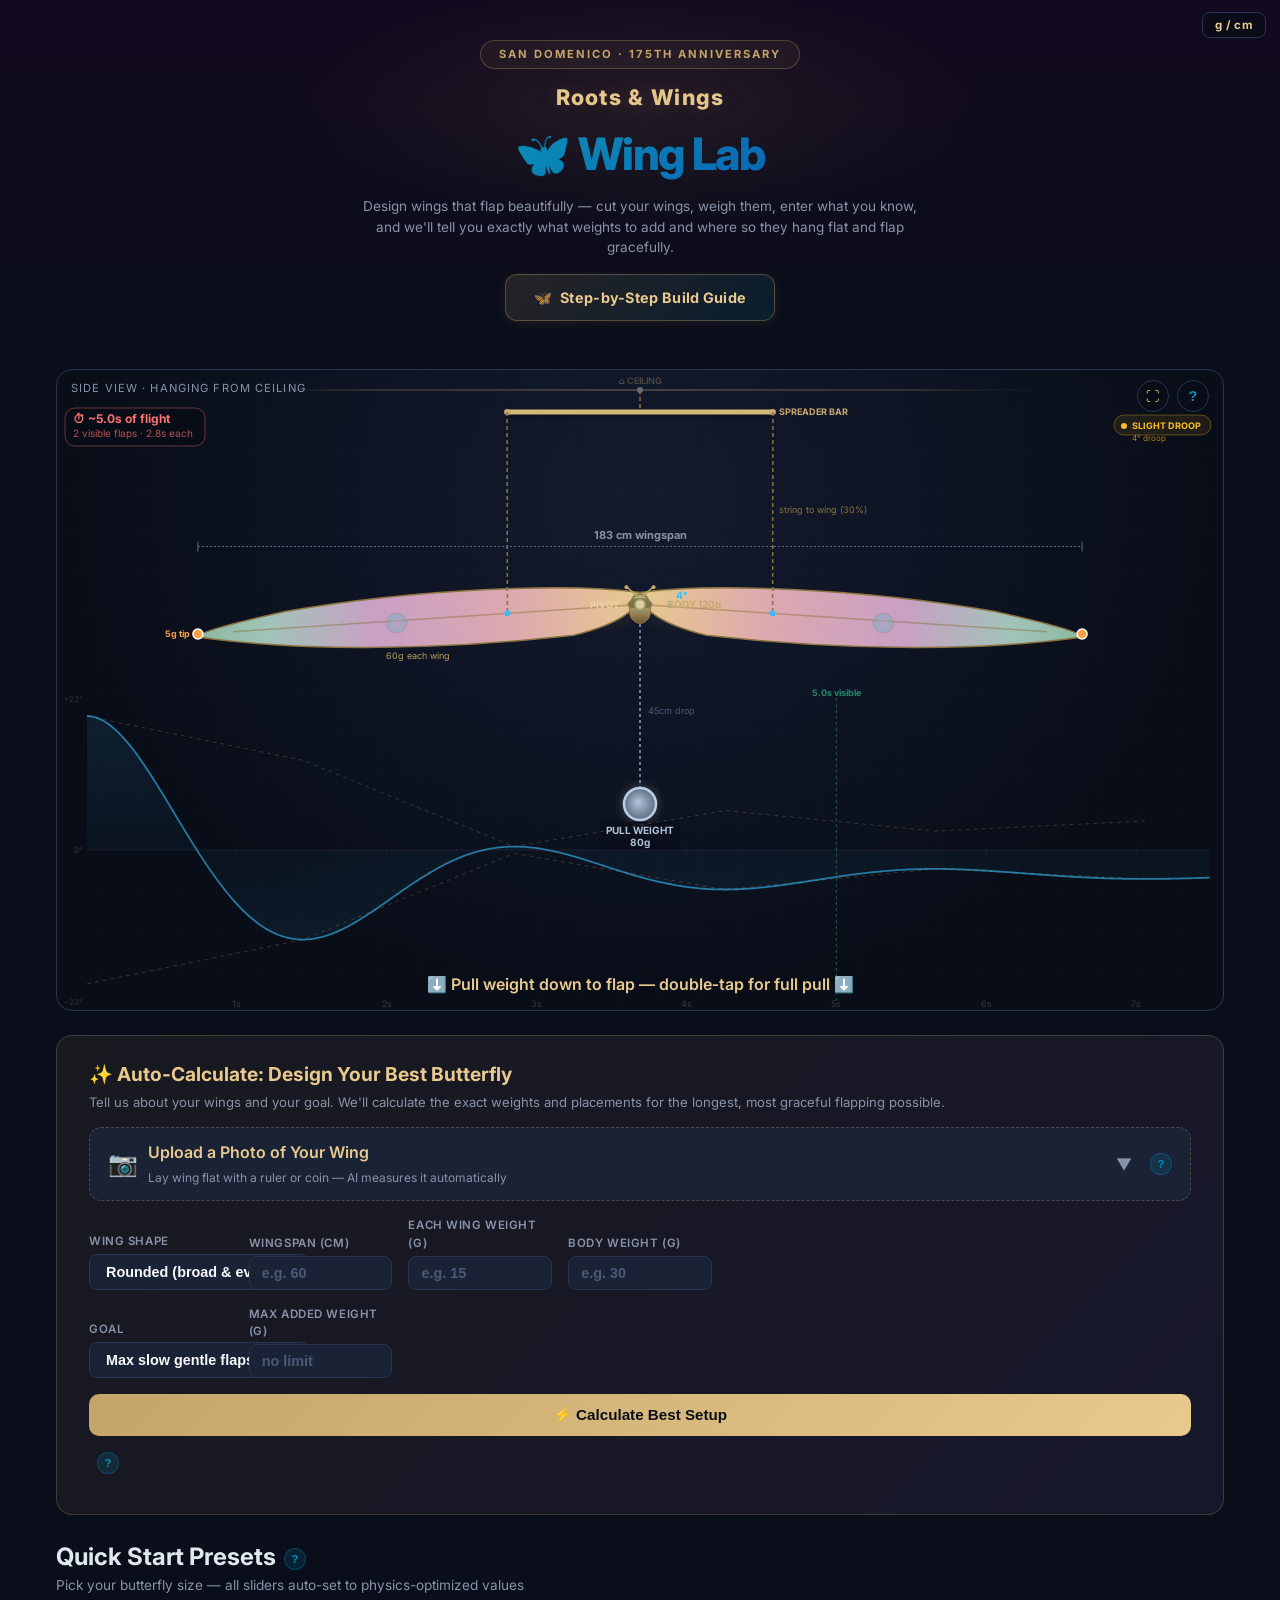
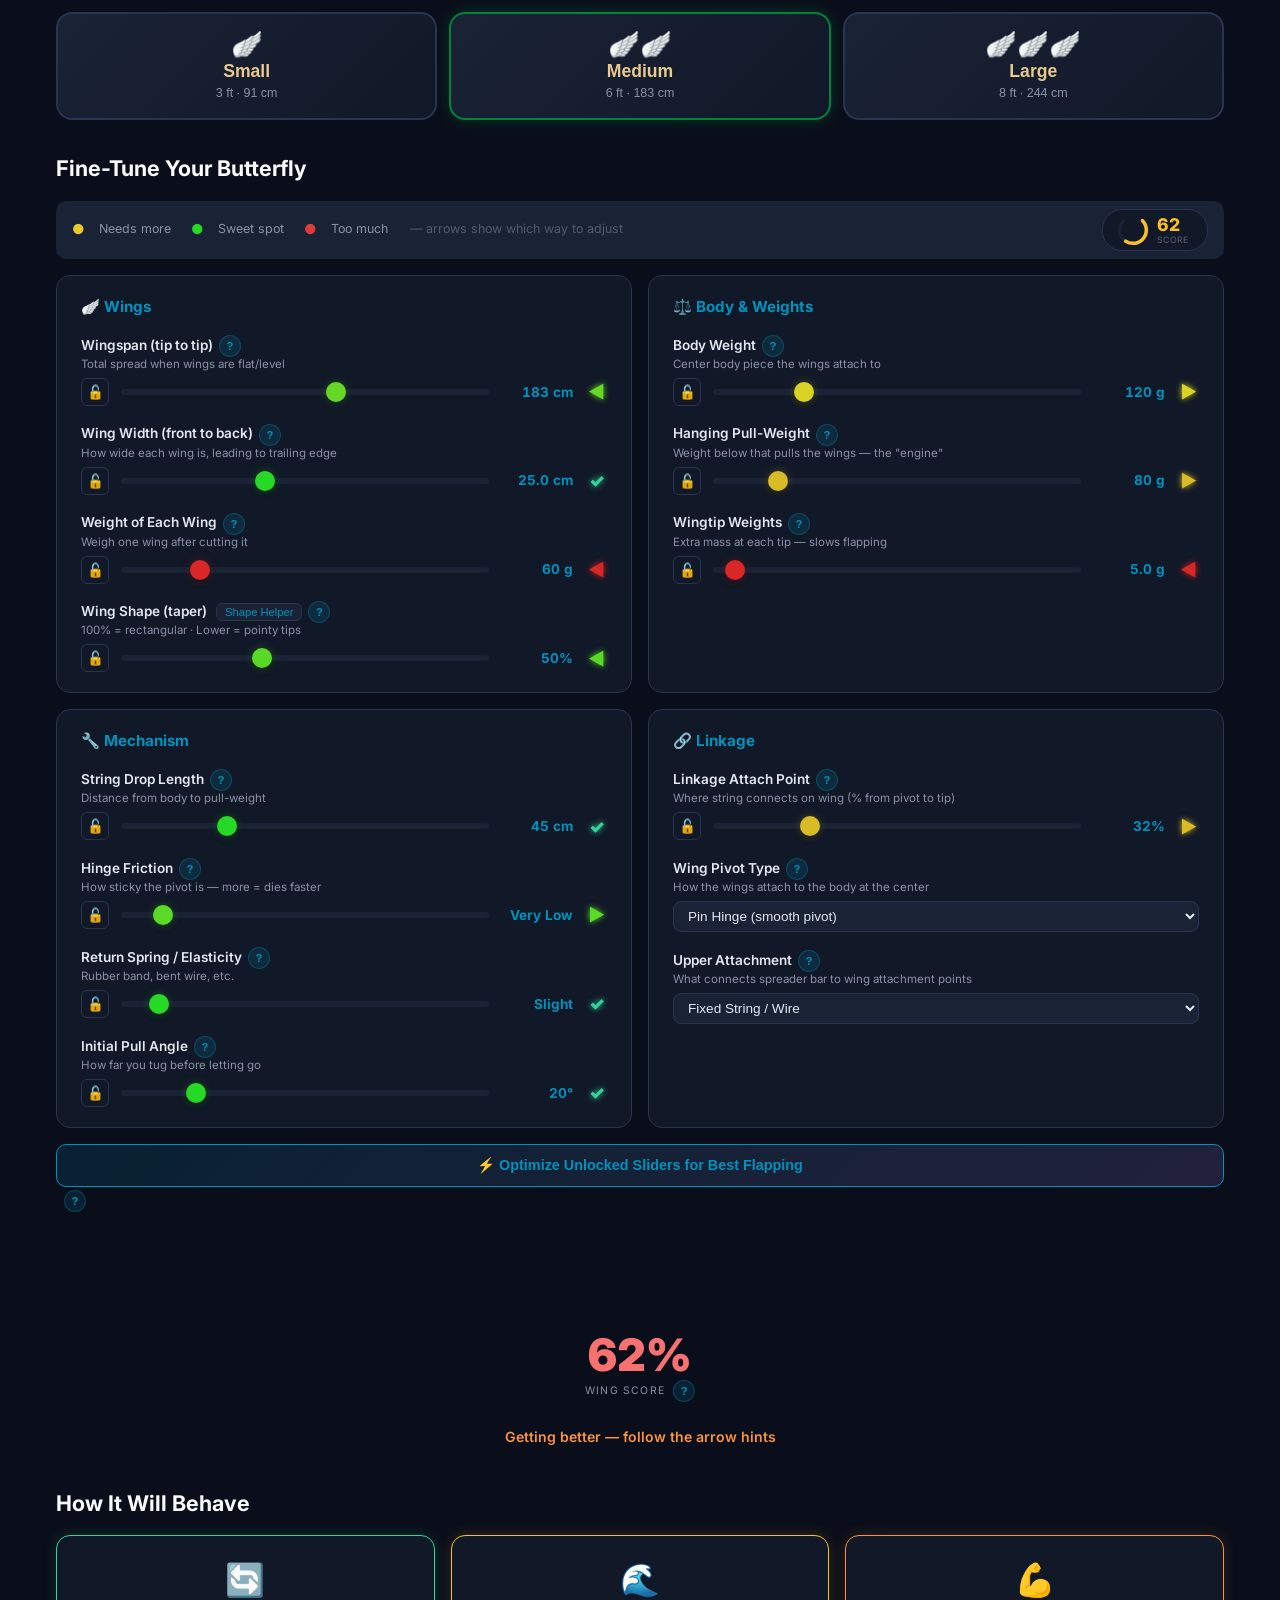
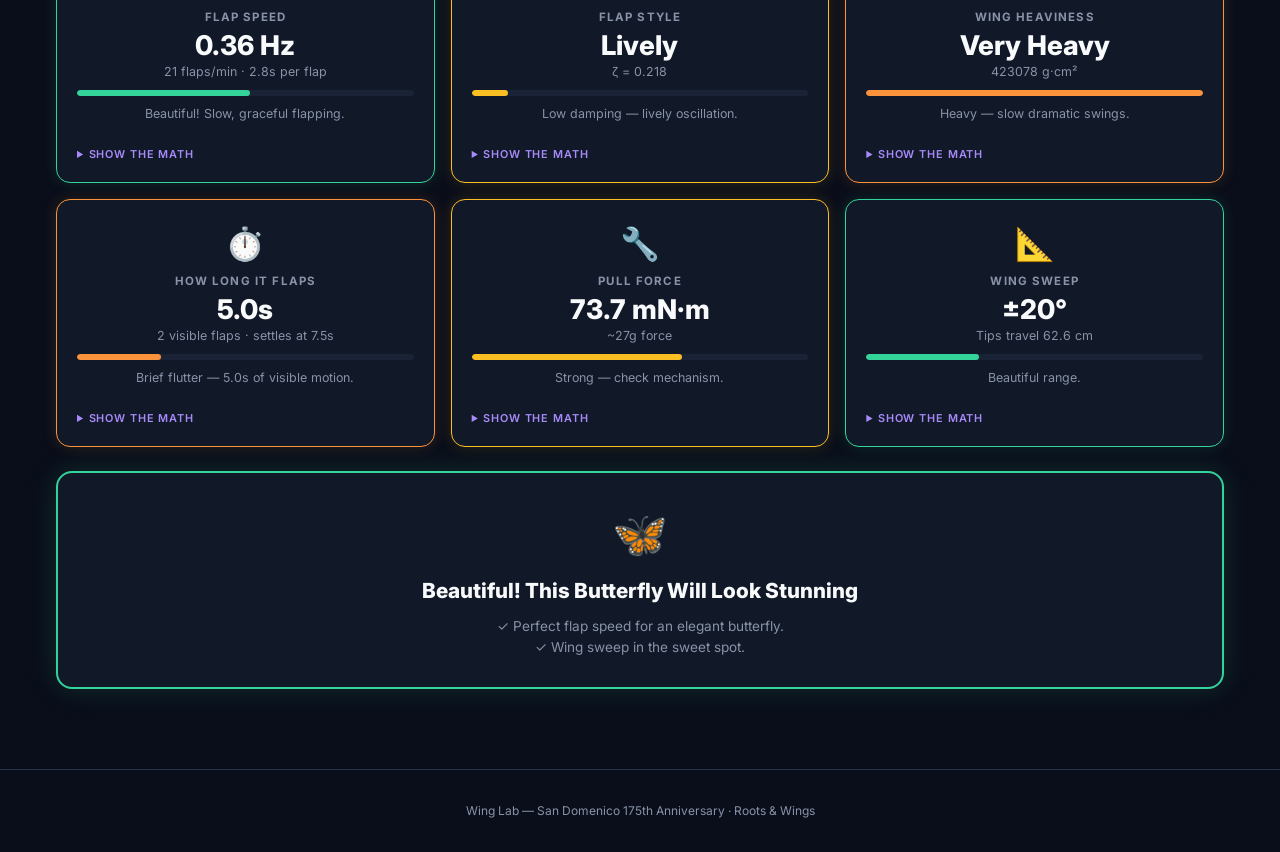
==== commit 9f6de772: "Add fullscreen toggle for wing visualization - Fullscreen button (⛶) next to physics (?) button - Ex" ====
--- a/deploy/index.html
+++ b/deploy/index.html
@@ -60,6 +60,13 @@
 #canvas-label{position:absolute;top:10px;left:14px;font-size:.7rem;color:var(--text-dim);text-transform:uppercase;letter-spacing:.1em}
 #physics-math-btn{position:absolute;top:10px;right:14px;background:rgba(9,13,24,0.7);border:1px solid var(--border);color:var(--accent);width:32px;height:32px;border-radius:50%;font-size:.9rem;font-weight:700;cursor:pointer;backdrop-filter:blur(6px);transition:all .2s;display:flex;align-items:center;justify-content:center;z-index:10}
 #physics-math-btn:hover{background:rgba(56,189,248,0.2);border-color:var(--accent);transform:scale(1.1)}
+#fullscreen-btn{position:absolute;top:10px;right:54px;background:rgba(9,13,24,0.7);border:1px solid var(--border);color:var(--gold-light);width:32px;height:32px;border-radius:50%;font-size:.85rem;cursor:pointer;backdrop-filter:blur(6px);transition:all .2s;display:flex;align-items:center;justify-content:center;z-index:10;padding:0}
+#fullscreen-btn:hover{background:rgba(196,164,105,0.2);border-color:var(--gold);transform:scale(1.1)}
+/* Fullscreen mode */
+#wing-viz-section.fullscreen{position:fixed;inset:0;z-index:10000;margin:0;border-radius:0;border:none}
+#wing-viz-section.fullscreen #wingCanvas{height:100vh!important}
+#wing-viz-section.fullscreen #fullscreen-btn{top:14px;right:58px}
+#wing-viz-section.fullscreen #physics-math-btn{top:14px;right:18px}
 #physics-modal-overlay{position:fixed;inset:0;z-index:10001;background:rgba(0,0,0,0.7);backdrop-filter:blur(6px);display:none;align-items:flex-start;justify-content:center;padding:1.5rem;overflow-y:auto}
 #physics-modal-overlay.open{display:flex}
 #physics-modal{background:var(--bg-card);border:1px solid var(--border);border-radius:20px;max-width:680px;width:100%;max-height:none;padding:2rem 2.5rem;position:relative;box-shadow:0 24px 80px rgba(0,0,0,0.6);margin:1rem 0}
@@ -283,6 +290,7 @@
         </div>
       </div>
       <div id="canvas-label">Side view &middot; hanging from ceiling</div>
+      <button id="fullscreen-btn" title="Toggle fullscreen" onclick="toggleFullscreen()">&#x26F6;</button>
       <button id="physics-math-btn" title="View the physics equations" onclick="document.getElementById('physics-modal-overlay').classList.add('open')">?</button>
     </section>
 
@@ -1987,6 +1995,24 @@
   function _cmF(v) { const n=parseFloat(v); return _imperial ? (n*CM_TO_IN).toFixed(1)+' in' : n.toFixed(1)+' cm'; }
   function _g(v) { const n=parseFloat(v); return _imperial ? (n*G_TO_OZ).toFixed(2)+' oz' : n.toFixed(0)+' g'; }
   function _gF(v) { const n=parseFloat(v); return _imperial ? (n*G_TO_OZ).toFixed(2)+' oz' : n.toFixed(1)+' g'; }
+  window.toggleFullscreen = function() {
+    const sec = document.getElementById('wing-viz-section');
+    const btn = document.getElementById('fullscreen-btn');
+    sec.classList.toggle('fullscreen');
+    const isFs = sec.classList.contains('fullscreen');
+    btn.innerHTML = isFs ? '&#x2716;' : '&#x26F6;';
+    btn.title = isFs ? 'Exit fullscreen' : 'Toggle fullscreen';
+    // Lock/unlock body scroll
+    document.body.style.overflow = isFs ? 'hidden' : '';
+    // Resize canvas after layout change
+    setTimeout(function(){ R.resize(); if(R._restInfo) R.draw(R.currentAngle); }, 50);
+  };
+  // ESC to exit fullscreen
+  document.addEventListener('keydown', function(e) {
+    if(e.key === 'Escape' && document.getElementById('wing-viz-section').classList.contains('fullscreen')) {
+      toggleFullscreen();
+    }
+  });
   window.toggleUnits = function() {
     _imperial = !_imperial;
     document.getElementById('unit-toggle').textContent = _imperial ? 'oz / in' : 'g / cm';
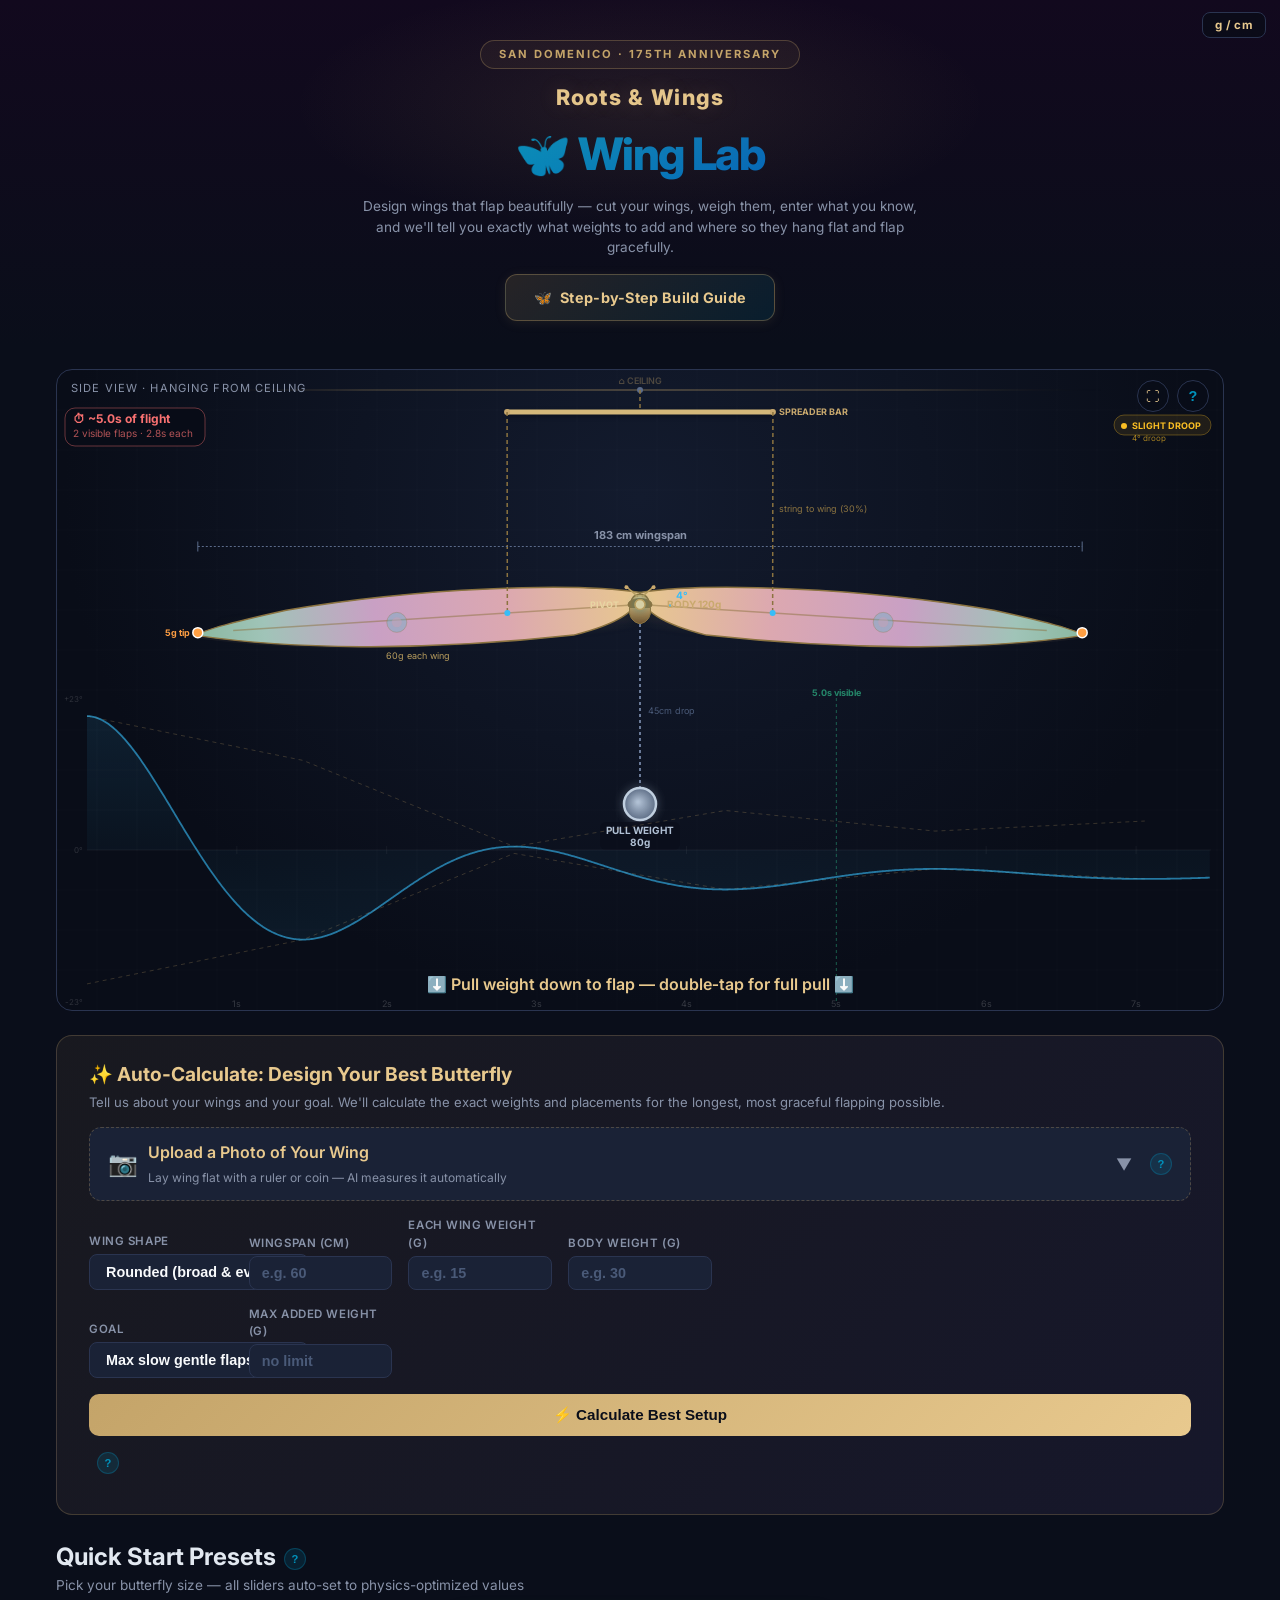
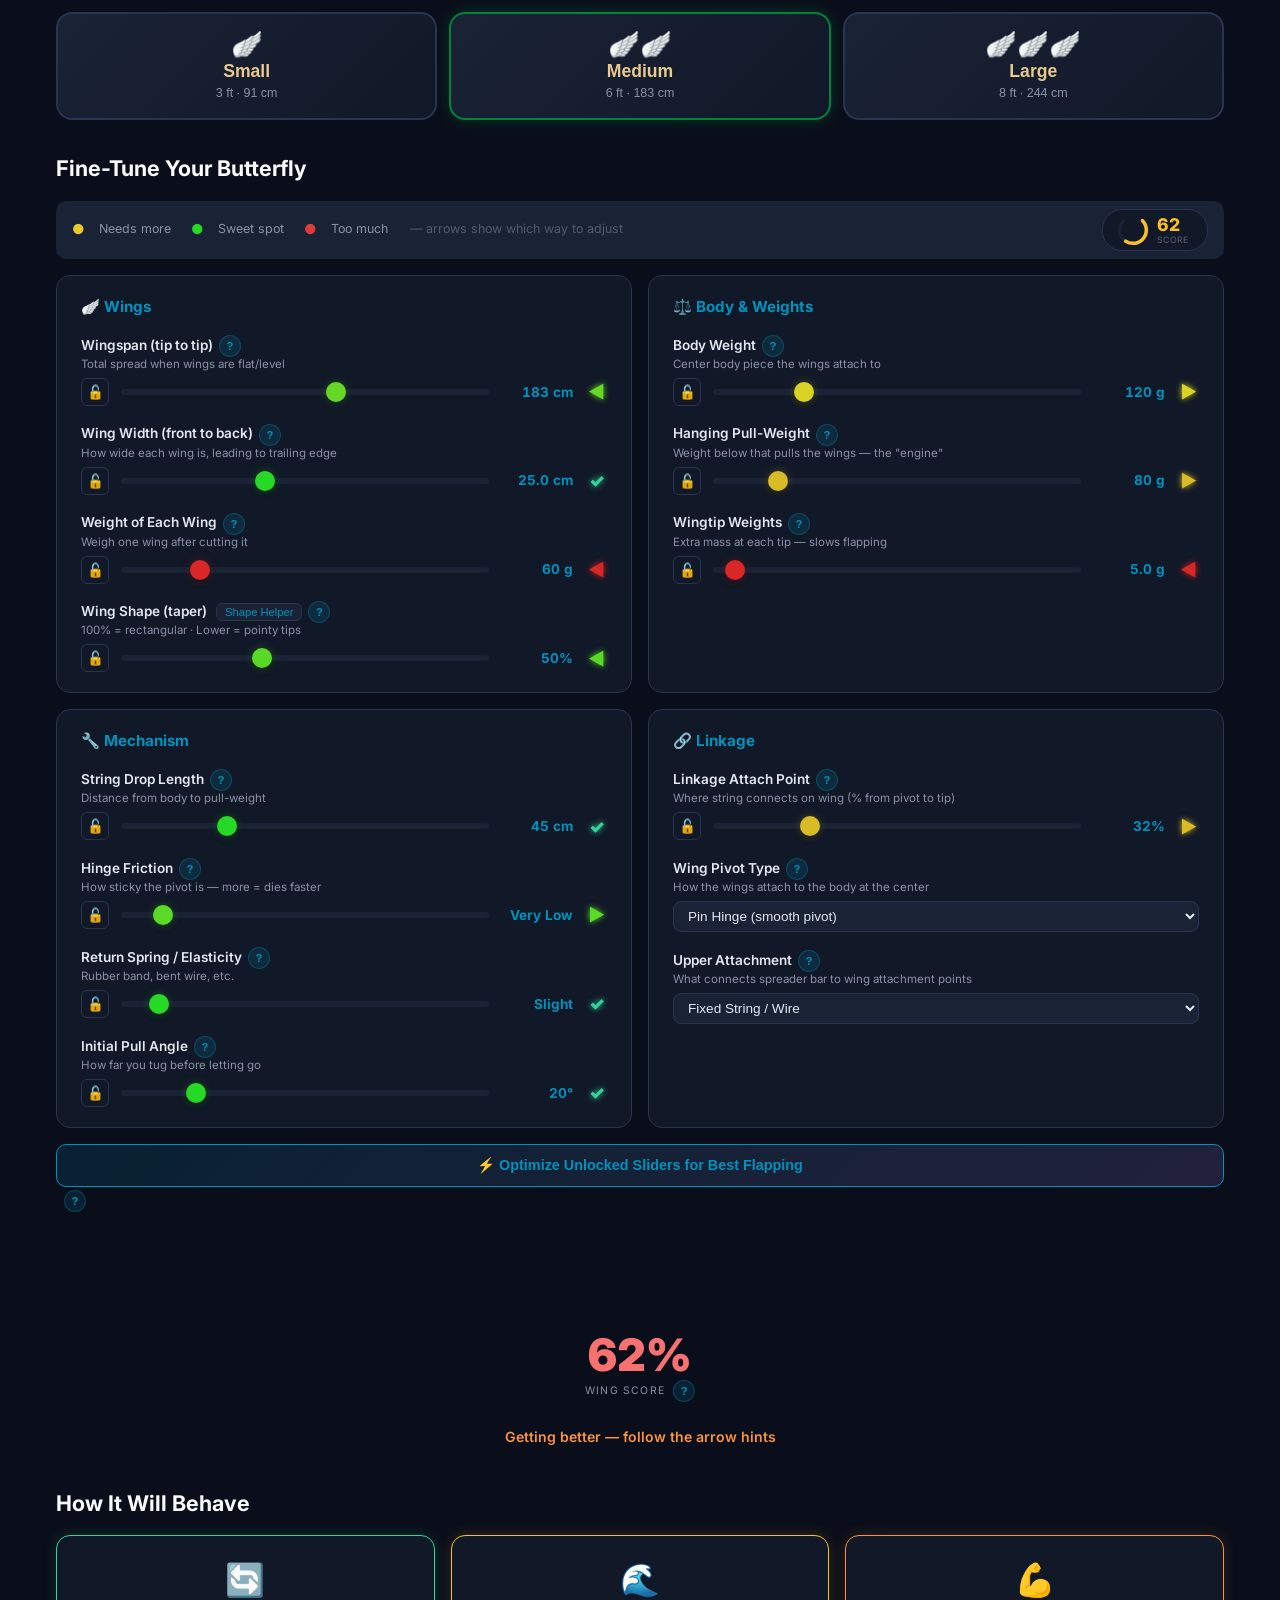
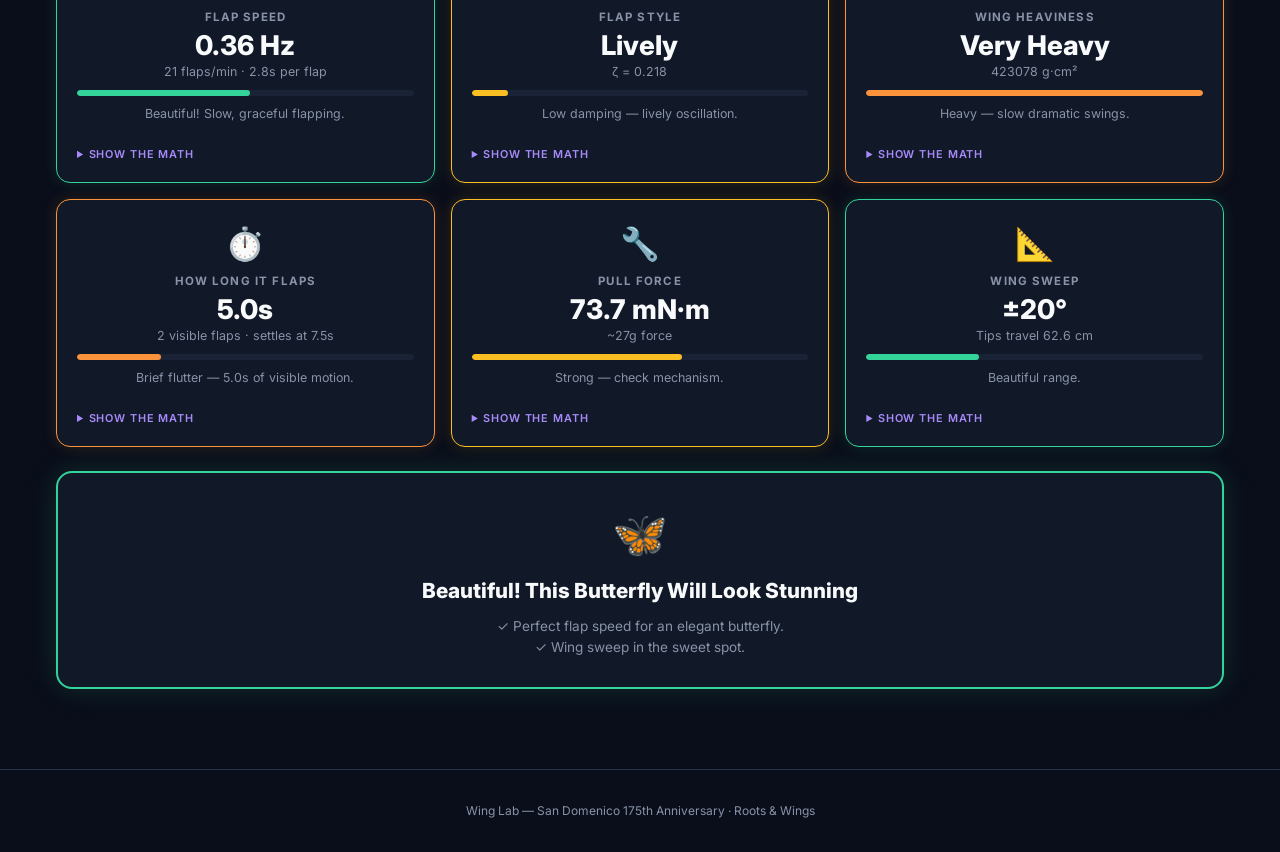
==== commit 0ec57989: "Photo analysis: auto-analyze on upload, server-side API key, smart feedback - Moved Anthropic API ke" ====
--- a/deploy/index.html
+++ b/deploy/index.html
@@ -414,14 +414,6 @@
               <p style="margin:0;font-size:.72rem;opacity:0.7">You can photograph one wing or both &mdash; the AI handles either. Make sure your hand doesn't cast a shadow on the wing.</p>
             </div>
           </details>
-          <div style="display:flex;gap:10px;align-items:end;flex-wrap:wrap">
-            <div class="auto-field" style="flex:1;min-width:200px">
-              <span>Claude API Key <span style="font-size:.7rem;opacity:0.5">(saved in browser, sent securely)</span> <a href="https://console.anthropic.com" target="_blank" rel="noopener" style="font-size:.68rem;color:var(--accent);text-decoration:none;opacity:0.7">Get a key &rarr;</a></span>
-              <input type="password" id="apiKeyInput" placeholder="sk-ant-..." style="width:100%;background:var(--bg-surface);border:1px solid var(--border);color:var(--text);padding:8px 12px;border-radius:8px;font-size:.85rem">
-            </div>
-            <button id="analyzeBtn" disabled style="padding:10px 24px;background:linear-gradient(135deg,rgba(196,164,105,0.2),rgba(167,139,250,0.2));border:1px solid rgba(196,164,105,0.3);color:var(--gold-light);border-radius:10px;font-size:.9rem;font-weight:600;cursor:pointer;white-space:nowrap;opacity:0.5">&#128269; Analyze Wing</button>
-          </div>
-          <div id="analyzeHint" style="display:none;margin-top:6px;font-size:.72rem;color:var(--text-dim);opacity:0.7"></div>
           <div id="photo-status" style="display:none;margin-top:1rem;padding:12px 16px;background:var(--bg-surface);border-radius:10px;font-size:.85rem"></div>
         </div>
       </div>
@@ -2654,8 +2646,6 @@
     const preview = document.getElementById('photo-preview');
     const placeholder = document.getElementById('photo-placeholder');
     const retakeBtn = document.getElementById('photo-retake');
-    const apiKeyInput = document.getElementById('apiKeyInput');
-    const analyzeBtn = document.getElementById('analyzeBtn');
     const statusDiv = document.getElementById('photo-status');
     let photoData = null;
     let panelOpen = false;
@@ -2665,14 +2655,6 @@
       panelOpen = !panelOpen;
       inner.style.display = panelOpen ? 'block' : 'none';
       arrow.style.transform = panelOpen ? 'rotate(180deg)' : '';
-    });
-
-    // Load API key from localStorage
-    const savedKey = localStorage.getItem('claude-wing-api-key');
-    if (savedKey) apiKeyInput.value = savedKey;
-    apiKeyInput.addEventListener('input', () => {
-      localStorage.setItem('claude-wing-api-key', apiKeyInput.value);
-      updateAnalyzeBtn();
     });
 
     // File selection — camera for mobile, gallery for all
@@ -2723,15 +2705,14 @@
       try {
         showStatus('<div style="display:flex;align-items:center;gap:8px"><div style="width:14px;height:14px;border:2px solid var(--border);border-top:2px solid var(--accent);border-radius:50%;animation:spin .8s linear infinite"></div>Processing image\u2026</div>', 'info');
         const result = await compressImage(file);
-        // Check compressed size (base64 is ~1.33x raw)
         if (result.base64.length > 4 * 1024 * 1024) { showStatus('Image still too large after compression. Try a smaller photo.', 'error'); return; }
         photoData = { base64: result.base64, mediaType: result.mediaType };
         preview.src = result.dataUrl;
         preview.style.display = 'block';
         placeholder.style.display = 'none';
         retakeBtn.style.display = 'inline-block';
-        statusDiv.style.display = 'none';
-        updateAnalyzeBtn();
+        // Auto-analyze immediately
+        analyzeWing();
       } catch (err) {
         showStatus('Could not process image: ' + err.message, 'error');
       }
@@ -2741,20 +2722,7 @@
     function clearPhoto() {
       photoData = null; preview.src = ''; preview.style.display = 'none';
       placeholder.style.display = ''; retakeBtn.style.display = 'none';
-      fileInput.value = ''; cameraInput.value = ''; statusDiv.style.display = 'none'; updateAnalyzeBtn();
-    }
-
-    function updateAnalyzeBtn() {
-      const ready = photoData && apiKeyInput.value.startsWith('sk-ant-');
-      analyzeBtn.disabled = !ready;
-      analyzeBtn.style.opacity = ready ? '1' : '0.5';
-      const hint = document.getElementById('analyzeHint');
-      if (hint) {
-        if (!photoData && !apiKeyInput.value) { hint.style.display = 'block'; hint.textContent = 'Upload a photo and enter your API key to analyze'; }
-        else if (!photoData) { hint.style.display = 'block'; hint.textContent = 'Upload a wing photo above to enable analysis'; }
-        else if (!apiKeyInput.value.startsWith('sk-ant-')) { hint.style.display = 'block'; hint.textContent = 'Enter your Claude API key above to enable analysis'; }
-        else { hint.style.display = 'none'; }
-      }
+      fileInput.value = ''; cameraInput.value = ''; statusDiv.style.display = 'none';
     }
 
     function showStatus(msg, type) {
@@ -2773,20 +2741,19 @@
     // XSS-safe text escaper
     function esc(s) { const d = document.createElement('div'); d.textContent = s; return d.innerHTML; }
 
-    analyzeBtn.addEventListener('click', async () => {
-      if (!photoData || analyzeBtn.disabled) return;
-      analyzeBtn.disabled = true;
-      analyzeBtn.textContent = '\u2026 Analyzing';
-      showStatus('<div style="display:flex;align-items:center;gap:8px"><div style="width:16px;height:16px;border:2px solid var(--border);border-top:2px solid var(--accent);border-radius:50%;animation:spin .8s linear infinite"></div>Sending photo to Claude Vision\u2026 (5\u201315 seconds)</div>', 'info');
-
-      // 30-second timeout
+    let _analyzing = false;
+    async function analyzeWing() {
+      if (!photoData || _analyzing) return;
+      _analyzing = true;
+      showStatus('<div style="display:flex;align-items:center;gap:10px"><div style="width:18px;height:18px;border:2px solid var(--border);border-top:2px solid var(--accent);border-radius:50%;animation:spin .8s linear infinite"></div><div><strong style="color:var(--gold-light)">Analyzing your wing\u2026</strong><br><span style="font-size:.75rem;opacity:0.7">AI is measuring dimensions, identifying materials, and calculating weight (5\u201315 sec)</span></div></div>', 'info');
+
       const controller = new AbortController();
-      const timeout = setTimeout(() => controller.abort(), 30000);
+      const timeout = setTimeout(() => controller.abort(), 45000);
 
       try {
         const res = await fetch('/.netlify/functions/analyze-wing', {
           method: 'POST',
-          headers: { 'Content-Type': 'application/json', 'Authorization': 'Bearer ' + apiKeyInput.value },
+          headers: { 'Content-Type': 'application/json' },
           body: JSON.stringify({ image: photoData.base64, mediaType: photoData.mediaType }),
           signal: controller.signal,
         });
@@ -2797,7 +2764,22 @@
         }
         const data = await res.json();
 
-        // Populate auto-calc fields
+        // ── Photo quality check ──
+        if (!data.photo_ok) {
+          let html = '<div style="font-weight:700;color:#fbbf24;margin-bottom:8px">\uD83D\uDCF7 Let\u2019s get a better photo!</div>';
+          if (data.photo_tips) {
+            html += '<div style="padding:10px 14px;background:rgba(251,191,36,0.08);border:1px solid rgba(251,191,36,0.25);border-radius:10px;font-size:.82rem;color:var(--text);line-height:1.5">' + esc(data.photo_tips) + '</div>';
+          }
+          if (data.notes) {
+            html += '<div style="margin-top:6px;font-size:.75rem;color:var(--text-dim)">' + esc(data.notes) + '</div>';
+          }
+          html += '<div style="margin-top:10px;font-size:.78rem;color:var(--accent);cursor:pointer" onclick="document.getElementById(\'photo-retake\').click()">&#128247; Tap here to retake your photo</div>';
+          showStatus(html, 'info');
+          _analyzing = false;
+          return;
+        }
+
+        // ── Populate auto-calc fields ──
         if (data.wingspan_cm) document.getElementById('ac-wingspan').value = Math.round(data.wingspan_cm);
         if (data.estimated_weight_g) document.getElementById('ac-wingWeight').value = Math.round(data.estimated_weight_g / 2);
         if (data.body_weight_estimate_g) document.getElementById('ac-bodyWeight').value = Math.round(data.body_weight_estimate_g);
@@ -2805,7 +2787,6 @@
           const sel = document.getElementById('ac-shape');
           if (['monarch','swallowtail','luna','rounded'].includes(data.shape)) sel.value = data.shape;
         }
-        // Also populate fine-tune sliders with chord + taper
         if (data.chord_cm) {
           const chordEl = document.getElementById('chord');
           chordEl.value = Math.min(parseFloat(chordEl.max), Math.max(parseFloat(chordEl.min), data.chord_cm));
@@ -2817,30 +2798,36 @@
           document.getElementById('taper-val').textContent = Math.round(data.taper_pct) + '%';
         }
 
-        // Build result display (XSS-safe)
-        let html = '<div style="font-weight:700;color:#34d399;margin-bottom:8px">\u2713 Wing analyzed successfully!</div>';
-        // Low-confidence warning
+        // ── Build results display ──
+        let html = '<div style="font-weight:700;color:#34d399;margin-bottom:8px">\u2713 Wing analyzed!</div>';
+
+        // Photo tips for medium/low confidence
+        if (data.photo_tips && data.confidence !== 'high') {
+          html += '<div style="padding:8px 12px;margin-bottom:8px;background:rgba(251,191,36,0.08);border:1px solid rgba(251,191,36,0.2);border-radius:8px;font-size:.78rem;color:#fbbf24">\uD83D\uDCA1 ' + esc(data.photo_tips) + '</div>';
+        }
         if (data.confidence === 'low') {
-          html += '<div style="padding:8px 12px;margin-bottom:8px;background:rgba(251,191,36,0.1);border:1px solid rgba(251,191,36,0.3);border-radius:8px;font-size:.78rem;color:#fbbf24">\u26A0 Low confidence &mdash; no clear reference object detected. Measurements are rough estimates. Add a ruler or coin and retake for better accuracy.</div>';
+          html += '<div style="padding:8px 12px;margin-bottom:8px;background:rgba(251,191,36,0.1);border:1px solid rgba(251,191,36,0.3);border-radius:8px;font-size:.78rem;color:#fbbf24">\u26A0 Low confidence \u2014 measurements are rough estimates. Retake with a ruler or coin for better accuracy.</div>';
         }
-        html += '<div style="display:grid;grid-template-columns:repeat(auto-fit,minmax(110px,1fr));gap:8px">';
+
+        html += '<div style="display:grid;grid-template-columns:repeat(auto-fit,minmax(100px,1fr));gap:8px">';
         const fields = [
           { label: 'Wingspan', value: data.wingspan_cm ? data.wingspan_cm.toFixed(1) + ' cm' : '?' },
           { label: 'Chord', value: data.chord_cm ? data.chord_cm.toFixed(1) + ' cm' : '?' },
           { label: 'Shape', value: data.shape ? esc(data.shape) : '?' },
           { label: 'Taper', value: data.taper_pct ? data.taper_pct + '%' : '?' },
-          { label: 'Wing Weight', value: data.estimated_weight_g ? data.estimated_weight_g.toFixed(1) + ' g' : '?' },
+          { label: 'Weight', value: data.estimated_weight_g ? data.estimated_weight_g.toFixed(1) + ' g' : '?' },
+          { label: 'Material', value: data.material_guess ? esc(data.material_guess) : '?' },
           { label: 'Confidence', value: data.confidence ? esc(data.confidence) : '?' },
         ];
         fields.forEach(f => {
           html += '<div style="text-align:center;padding:8px;background:var(--bg-surface);border-radius:8px">';
-          html += '<div style="font-size:.65rem;color:var(--text-dim);text-transform:uppercase;letter-spacing:.5px">' + f.label + '</div>';
-          html += '<div style="font-size:1.05rem;font-weight:700;color:var(--gold-light)">' + f.value + '</div></div>';
+          html += '<div style="font-size:.6rem;color:var(--text-dim);text-transform:uppercase;letter-spacing:.5px">' + f.label + '</div>';
+          html += '<div style="font-size:1rem;font-weight:700;color:var(--gold-light)">' + f.value + '</div></div>';
         });
         html += '</div>';
-        if (data.reference_object) html += '<div style="margin-top:8px;font-size:.72rem;color:var(--text-dim)">Reference detected: <strong>' + esc(data.reference_object) + '</strong></div>';
+        if (data.reference_object) html += '<div style="margin-top:8px;font-size:.72rem;color:var(--text-dim)">Scale reference: <strong>' + esc(data.reference_object) + '</strong></div>';
         if (data.notes) html += '<div style="margin-top:4px;font-size:.78rem;color:var(--text-dim);line-height:1.4"><strong style="color:var(--text)">Notes:</strong> ' + esc(data.notes) + '</div>';
-        html += '<div style="margin-top:10px;font-size:.78rem;color:var(--accent)">Fields auto-filled above \u2191 \u2014 click <strong>Calculate Optimal Settings</strong> to optimize!</div>';
+        html += '<div style="margin-top:10px;font-size:.78rem;color:var(--accent)">Fields auto-filled \u2191 \u2014 scroll down and click <strong>Calculate Optimal Settings</strong>!</div>';
         showStatus(html, 'success');
 
         // Flash auto-calc + slider fields
@@ -2854,16 +2841,12 @@
         recalc();
       } catch (err) {
         clearTimeout(timeout);
-        const msg = err.name === 'AbortError' ? 'Request timed out (30s). Try again or check your connection.' : err.message;
-        showStatus('Analysis failed: ' + esc(msg) + '<br><span style="font-size:.72rem;opacity:0.7">Check your API key and try again.</span>', 'error');
+        const msg = err.name === 'AbortError' ? 'Request timed out. Try again or use a smaller photo.' : err.message;
+        showStatus('<div style="color:#f87171;font-weight:600">Analysis failed</div><div style="font-size:.82rem;margin-top:4px;color:var(--text-dim)">' + esc(msg) + '</div><div style="margin-top:8px;font-size:.78rem;color:var(--accent);cursor:pointer" onclick="analyzeWing()">\u21BB Try again</div>', 'error');
       } finally {
-        analyzeBtn.disabled = false;
-        analyzeBtn.innerHTML = '&#128269; Analyze Wing';
-        updateAnalyzeBtn();
+        _analyzing = false;
       }
-    });
-
-    updateAnalyzeBtn();
+    }
   })();
 
   // ===== WING SHAPE MODAL =====
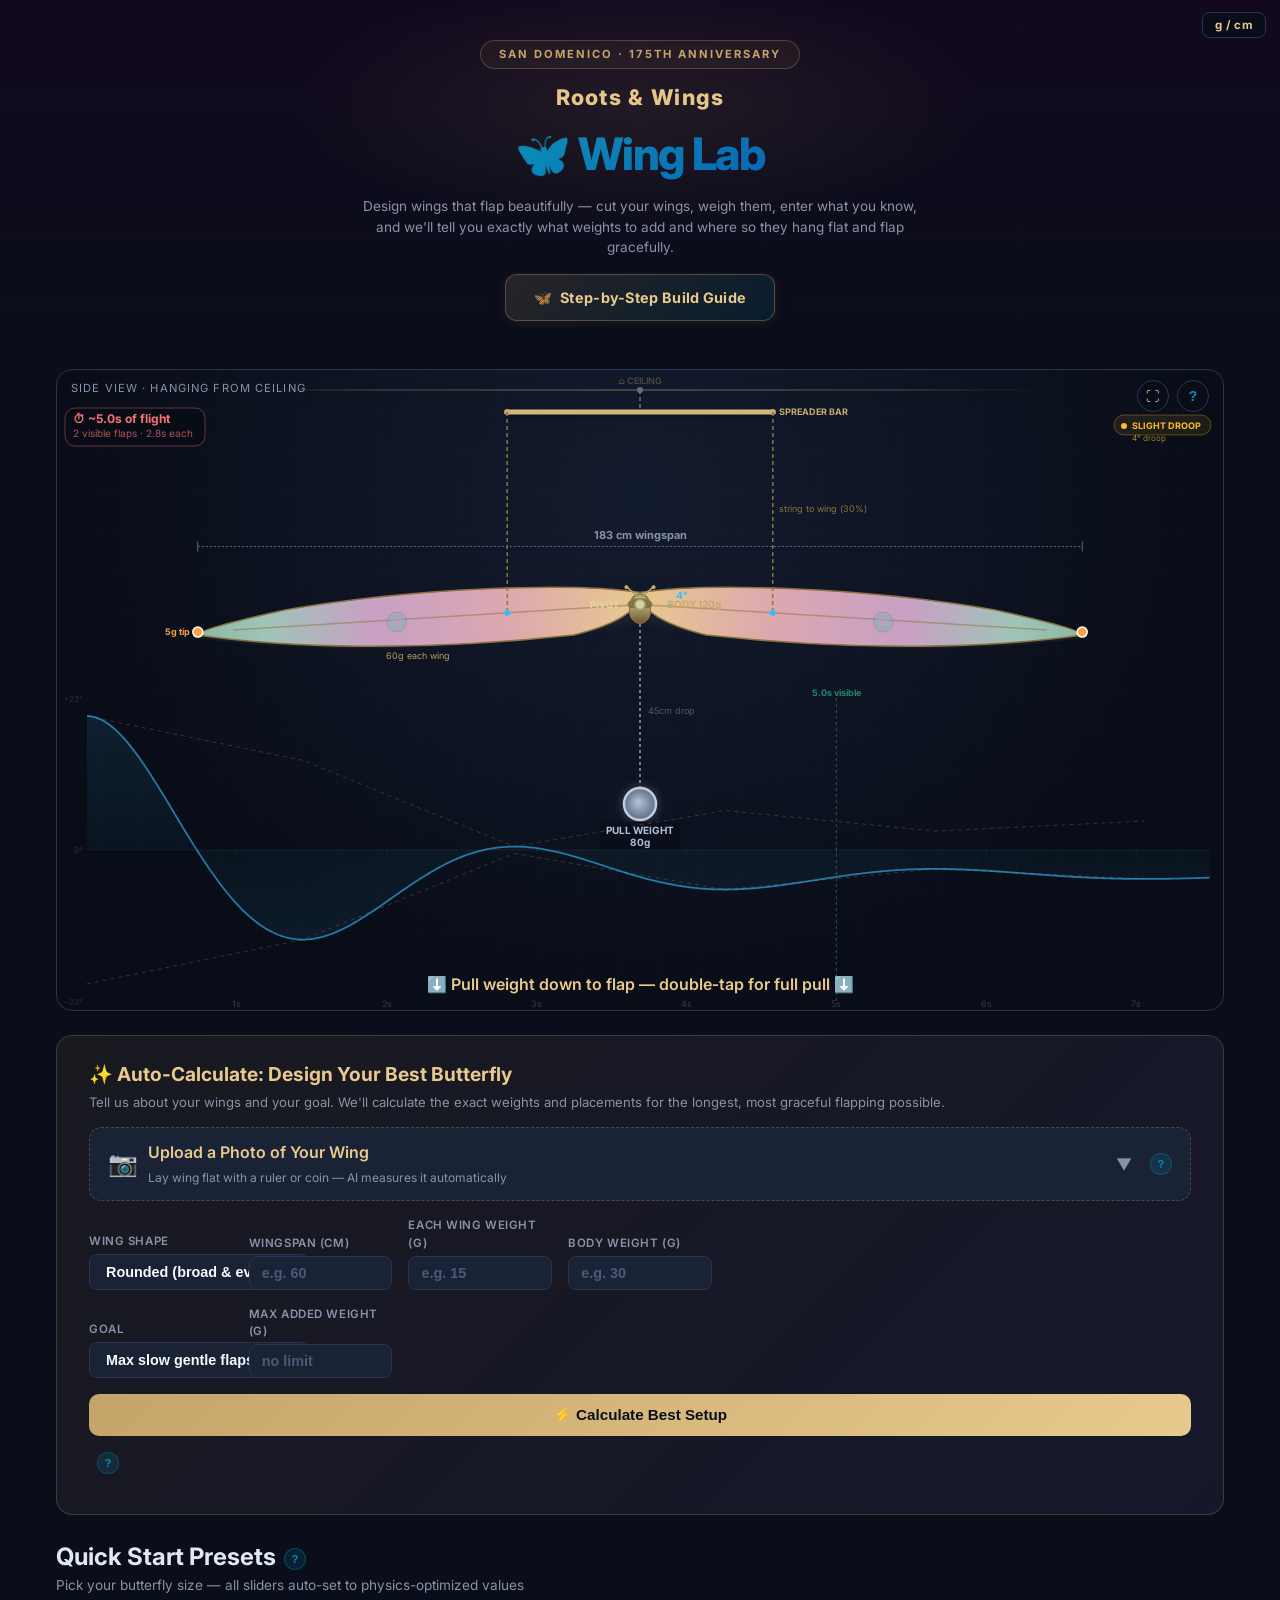
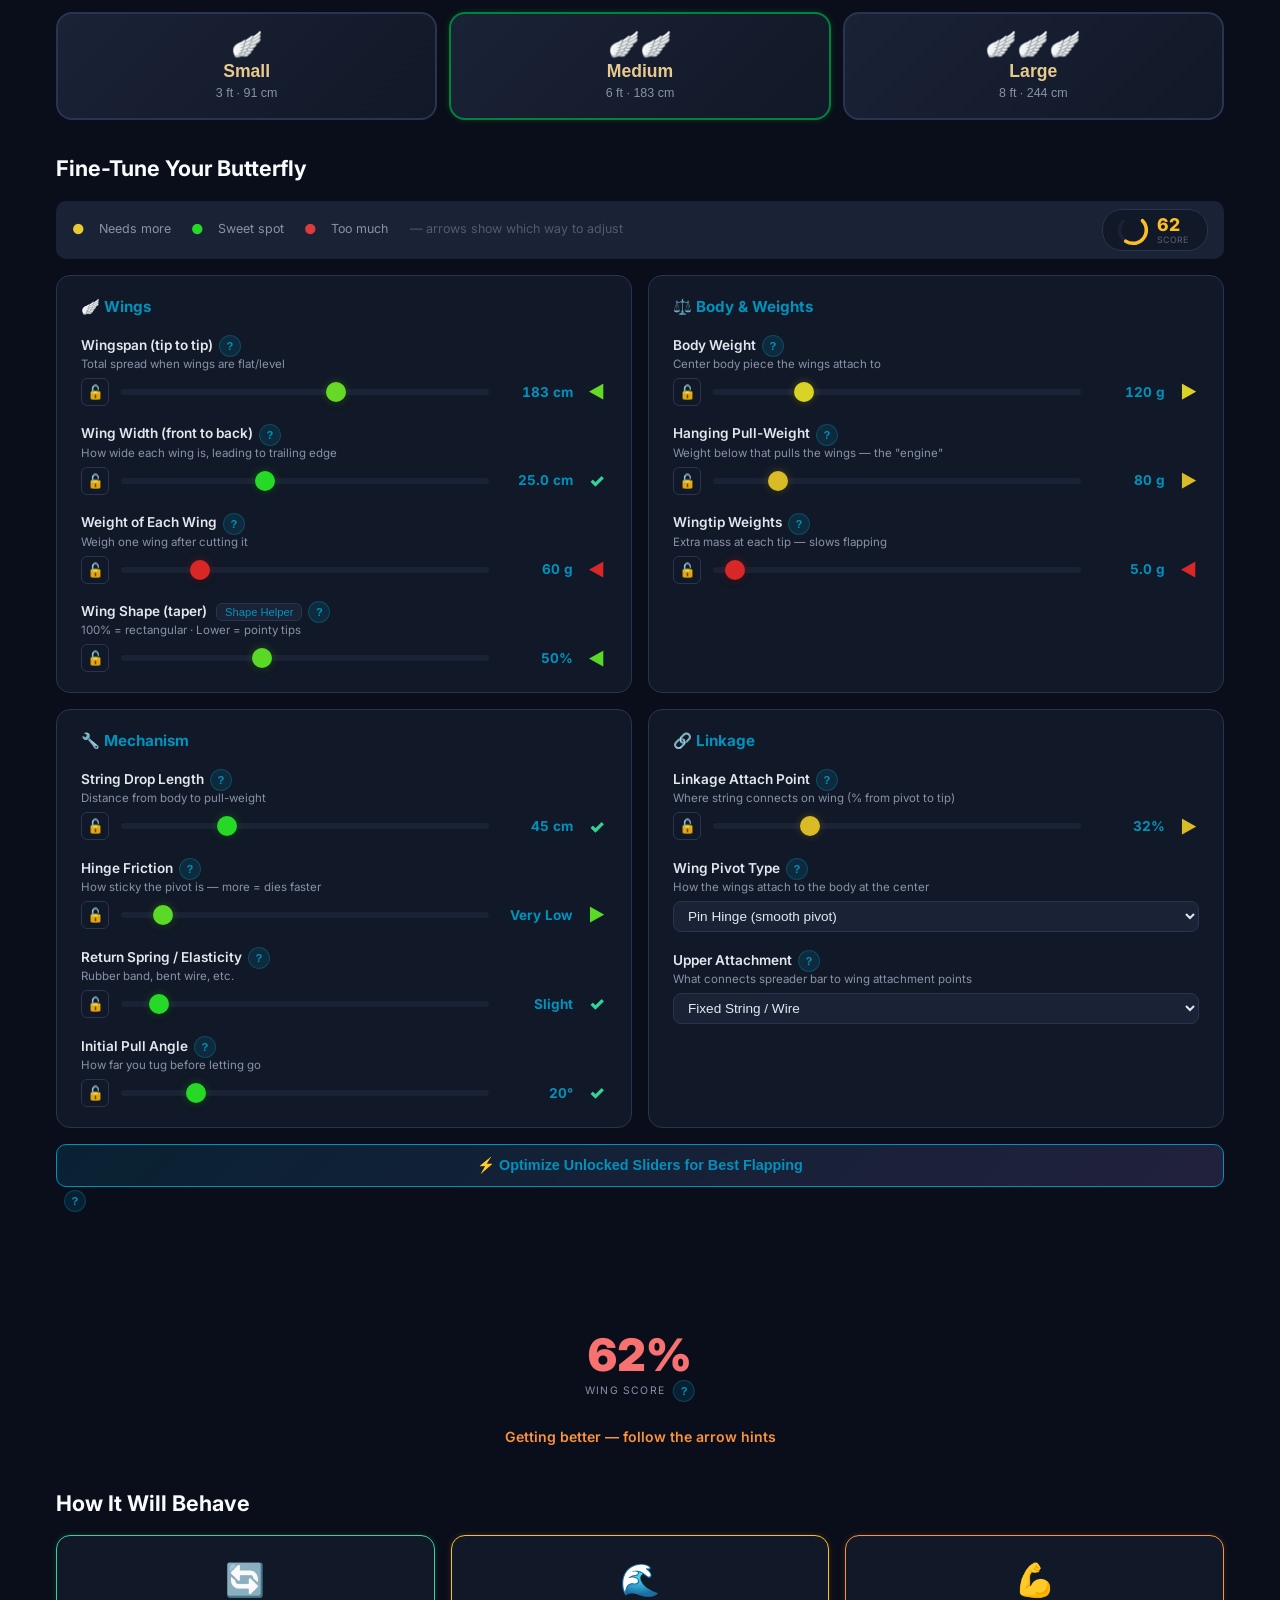
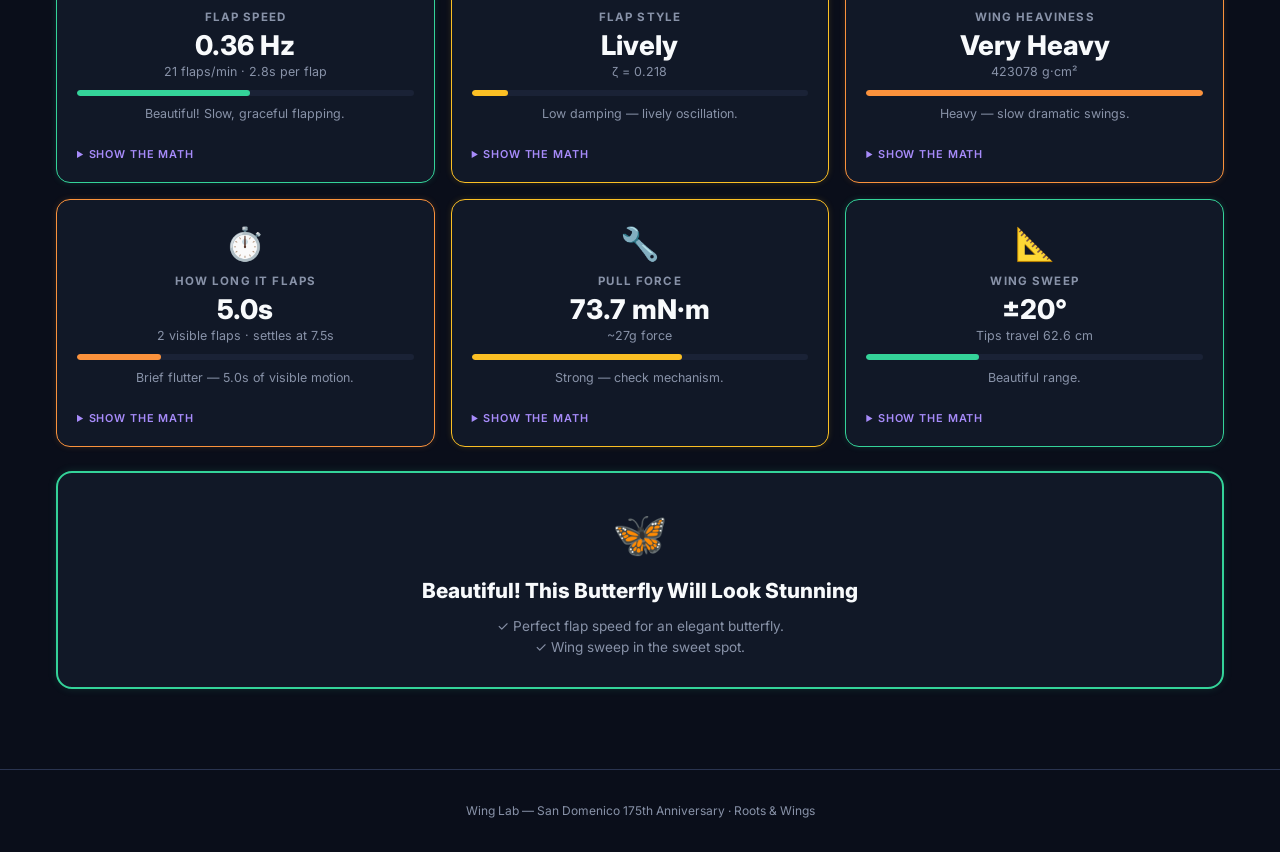
==== commit 2ac96fbb: "Performance: fix mobile scroll jank + photo AI model name Scroll performance: - Remove all 7 backdro" ====
--- a/deploy/index.html
+++ b/deploy/index.html
@@ -47,29 +47,29 @@
 header::before{content:'';position:absolute;top:-20px;left:50%;transform:translateX(-50%);width:700px;height:250px;background:radial-gradient(ellipse,rgba(196,164,105,0.1) 0%,transparent 70%);pointer-events:none}
 .gala-badge{display:inline-block;font-size:.7rem;font-weight:700;letter-spacing:.18em;text-transform:uppercase;color:var(--gold);border:1px solid rgba(196,164,105,0.3);padding:5px 18px;border-radius:20px;margin-bottom:.75rem;background:rgba(196,164,105,0.06)}
 header h1{font-size:2.8rem;font-weight:800;letter-spacing:-.03em;background:linear-gradient(135deg,var(--sd-green) 0%,var(--sd-teal) 35%,var(--sd-blue) 70%,var(--gold-light) 100%);-webkit-background-clip:text;-webkit-text-fill-color:transparent;background-clip:text}
-.gala-theme{font-size:1.35rem;font-weight:800;letter-spacing:.06em;color:var(--gold-light);margin-bottom:.5rem;text-shadow:0 0 20px rgba(196,164,105,0.2)}
+.gala-theme{font-size:1.35rem;font-weight:800;letter-spacing:.06em;color:var(--gold-light);margin-bottom:.5rem}
 .header-desc{color:var(--text-dim);font-size:.85rem;margin-top:.5rem;max-width:560px;margin-left:auto;margin-right:auto;line-height:1.5}
 main{max-width:1200px;margin:0 auto;padding:0 1rem 3rem}
 
 #wing-viz-section{position:relative;margin:1.5rem 0;border-radius:16px;overflow:hidden;border:1px solid var(--border);background:radial-gradient(ellipse at 50% 20%,#131b2e 0%,#090d18 70%)}
 #wingCanvas{display:block;width:100%;height:640px;touch-action:pan-y}
 #anim-controls{position:absolute;bottom:14px;left:50%;transform:translateX(-50%);display:flex;gap:8px}
-#anim-controls button{background:rgba(17,24,39,0.9);border:1px solid var(--border);color:var(--accent);padding:8px 20px;border-radius:10px;font-size:.85rem;font-weight:600;cursor:pointer;backdrop-filter:blur(8px);transition:all .2s}
+#anim-controls button{background:rgba(17,24,39,0.92);border:1px solid var(--border);color:var(--accent);padding:8px 20px;border-radius:10px;font-size:.85rem;font-weight:600;cursor:pointer;transition:all .2s}
 #anim-controls button:hover{background:rgba(56,189,248,0.15);border-color:var(--accent);transform:translateY(-1px)}
 #anim-controls button.active{background:var(--accent);color:var(--bg-deep)}
 #canvas-label{position:absolute;top:10px;left:14px;font-size:.7rem;color:var(--text-dim);text-transform:uppercase;letter-spacing:.1em}
-#physics-math-btn{position:absolute;top:10px;right:14px;background:rgba(9,13,24,0.7);border:1px solid var(--border);color:var(--accent);width:32px;height:32px;border-radius:50%;font-size:.9rem;font-weight:700;cursor:pointer;backdrop-filter:blur(6px);transition:all .2s;display:flex;align-items:center;justify-content:center;z-index:10}
+#physics-math-btn{position:absolute;top:10px;right:14px;background:rgba(9,13,24,0.88);border:1px solid var(--border);color:var(--accent);width:32px;height:32px;border-radius:50%;font-size:.9rem;font-weight:700;cursor:pointer;transition:all .2s;display:flex;align-items:center;justify-content:center;z-index:10}
 #physics-math-btn:hover{background:rgba(56,189,248,0.2);border-color:var(--accent);transform:scale(1.1)}
-#fullscreen-btn{position:absolute;top:10px;right:54px;background:rgba(9,13,24,0.7);border:1px solid var(--border);color:var(--gold-light);width:32px;height:32px;border-radius:50%;font-size:.85rem;cursor:pointer;backdrop-filter:blur(6px);transition:all .2s;display:flex;align-items:center;justify-content:center;z-index:10;padding:0}
+#fullscreen-btn{position:absolute;top:10px;right:54px;background:rgba(9,13,24,0.88);border:1px solid var(--border);color:var(--gold-light);width:32px;height:32px;border-radius:50%;font-size:.85rem;cursor:pointer;transition:all .2s;display:flex;align-items:center;justify-content:center;z-index:10;padding:0}
 #fullscreen-btn:hover{background:rgba(196,164,105,0.2);border-color:var(--gold);transform:scale(1.1)}
 /* Fullscreen mode */
 #wing-viz-section.fullscreen{position:fixed;inset:0;z-index:10000;margin:0;border-radius:0;border:none}
 #wing-viz-section.fullscreen #wingCanvas{height:100vh!important}
 #wing-viz-section.fullscreen #fullscreen-btn{top:14px;right:58px}
 #wing-viz-section.fullscreen #physics-math-btn{top:14px;right:18px}
-#physics-modal-overlay{position:fixed;inset:0;z-index:10001;background:rgba(0,0,0,0.7);backdrop-filter:blur(6px);display:none;align-items:flex-start;justify-content:center;padding:1.5rem;overflow-y:auto}
+#physics-modal-overlay{position:fixed;inset:0;z-index:10001;background:rgba(0,0,0,0.82);display:none;align-items:flex-start;justify-content:center;padding:1.5rem;overflow-y:auto}
 #physics-modal-overlay.open{display:flex}
-#physics-modal{background:var(--bg-card);border:1px solid var(--border);border-radius:20px;max-width:680px;width:100%;max-height:none;padding:2rem 2.5rem;position:relative;box-shadow:0 24px 80px rgba(0,0,0,0.6);margin:1rem 0}
+#physics-modal{background:var(--bg-card);border:1px solid var(--border);border-radius:20px;max-width:680px;width:100%;max-height:none;padding:2rem 2.5rem;position:relative;box-shadow:0 8px 24px rgba(0,0,0,0.5);margin:1rem 0}
 #physics-modal h3{font-size:1.15rem;color:var(--gold-light);margin:1.5rem 0 .5rem;font-weight:700}
 #physics-modal h3:first-of-type{margin-top:.5rem}
 #physics-modal .eq{font-family:'Cambria Math','Latin Modern Math','STIX Two Math',Georgia,serif;font-size:1.05rem;color:#e2e8f0;background:rgba(56,189,248,0.06);border:1px solid rgba(56,189,248,0.12);border-radius:12px;padding:1rem 1.25rem;margin:.75rem 0;line-height:1.8;overflow-x:auto}
@@ -122,7 +122,7 @@
 .slider-row input[type="range"]:active::-webkit-slider-thumb{transform:scale(1.25)}
 .slider-row input[type="range"]::-moz-range-thumb{width:20px;height:20px;border-radius:50%;background:var(--thumb-color,var(--accent));cursor:pointer;border:none;transition:background .3s}
 .slider-row output{min-width:72px;text-align:right;font-size:.85rem;font-weight:700;color:var(--accent);font-variant-numeric:tabular-nums}
-.slider-hint{width:22px;font-size:1.1rem;text-align:center;font-weight:900;opacity:1;transition:opacity .3s,color .3s;flex-shrink:0;line-height:1;text-shadow:0 0 6px currentColor}
+.slider-hint{width:22px;font-size:1.1rem;text-align:center;font-weight:900;opacity:1;transition:opacity .3s,color .3s;flex-shrink:0;line-height:1}
 .slider-lock{width:28px;height:28px;border:1px solid var(--border);background:transparent;color:var(--text-dim);border-radius:6px;cursor:pointer;font-size:.85rem;flex-shrink:0;display:flex;align-items:center;justify-content:center;transition:all .2s;padding:0}
 .slider-lock:hover{border-color:var(--accent);color:var(--accent)}
 .slider-lock.locked{background:rgba(251,191,36,0.15);border-color:var(--yellow);color:var(--yellow)}
@@ -131,7 +131,7 @@
 .slider-row.locked .slider-hint{opacity:0.2}
 #optimize-btn{display:block;width:100%;margin-top:1rem;padding:12px;background:linear-gradient(135deg,rgba(0,146,188,0.15),rgba(167,139,250,0.15));border:1px solid var(--accent);color:var(--accent);border-radius:10px;font-size:.9rem;font-weight:700;cursor:pointer;transition:all .2s}
 #optimize-btn:hover{background:rgba(0,146,188,0.25);transform:translateY(-1px);box-shadow:0 4px 16px rgba(0,146,188,0.2)}
-.slider-row.computed output{color:var(--gold-light);text-shadow:0 0 8px rgba(196,164,105,0.3)}
+.slider-row.computed output{color:var(--gold-light)}
 .slider-row select{flex:1;background:var(--bg-surface);border:1px solid var(--border);color:var(--text);padding:6px 10px;border-radius:8px;font-size:.85rem;cursor:pointer;outline:none}
 .slider-row select:focus{border-color:var(--accent)}
 
@@ -154,10 +154,10 @@
 .dashboard-grid{display:grid;grid-template-columns:repeat(3,1fr);gap:1rem}
 .metric-card{background:var(--bg-card);border:1px solid var(--border);border-radius:14px;padding:1.25rem;text-align:center;transition:border-color .3s,box-shadow .3s,transform .2s}
 .metric-card:hover{transform:translateY(-2px);box-shadow:0 4px 20px rgba(0,0,0,0.3)}
-.metric-card.status-great{border-color:var(--green);box-shadow:0 0 15px var(--green-dim)}
-.metric-card.status-ok{border-color:var(--yellow);box-shadow:0 0 15px var(--yellow-dim)}
-.metric-card.status-warn{border-color:var(--orange);box-shadow:0 0 15px var(--orange-dim)}
-.metric-card.status-bad{border-color:var(--red);box-shadow:0 0 15px var(--red-dim)}
+.metric-card.status-great{border-color:var(--green);box-shadow:0 0 6px var(--green-dim)}
+.metric-card.status-ok{border-color:var(--yellow);box-shadow:0 0 6px var(--yellow-dim)}
+.metric-card.status-warn{border-color:var(--orange);box-shadow:0 0 6px var(--orange-dim)}
+.metric-card.status-bad{border-color:var(--red);box-shadow:0 0 6px var(--red-dim)}
 .metric-icon{font-size:2rem;margin-bottom:.3rem}
 .metric-label{font-size:.72rem;font-weight:700;text-transform:uppercase;letter-spacing:.1em;color:var(--text-dim);margin-bottom:.25rem}
 .metric-value{font-size:1.7rem;font-weight:800;color:var(--text-bright);line-height:1.2}
@@ -173,10 +173,10 @@
 /* Verdict */
 #verdict-section{margin:1.5rem 0 2rem}
 #verdict-box{background:var(--bg-card);border:2px solid var(--border);border-radius:16px;padding:1.75rem 2rem;text-align:center;transition:border-color .4s,box-shadow .4s}
-#verdict-box.verdict-great{border-color:var(--green);box-shadow:0 0 30px var(--green-dim)}
-#verdict-box.verdict-good{border-color:var(--yellow);box-shadow:0 0 30px var(--yellow-dim)}
-#verdict-box.verdict-meh{border-color:var(--orange);box-shadow:0 0 30px var(--orange-dim)}
-#verdict-box.verdict-bad{border-color:var(--red);box-shadow:0 0 30px var(--red-dim)}
+#verdict-box.verdict-great{border-color:var(--green);box-shadow:0 0 8px var(--green-dim)}
+#verdict-box.verdict-good{border-color:var(--yellow);box-shadow:0 0 8px var(--yellow-dim)}
+#verdict-box.verdict-meh{border-color:var(--orange);box-shadow:0 0 8px var(--orange-dim)}
+#verdict-box.verdict-bad{border-color:var(--red);box-shadow:0 0 8px var(--red-dim)}
 #verdict-icon{font-size:2.8rem;margin-bottom:.4rem}
 #verdict-text{font-size:1.3rem;font-weight:800;color:var(--text-bright);margin-bottom:.6rem}
 #verdict-tips{font-size:.85rem;color:var(--text-dim);line-height:1.6;max-width:650px;margin:0 auto}
@@ -193,7 +193,7 @@
 .preset-btn{display:flex;flex-direction:column;align-items:center;gap:4px;padding:18px 16px;background:linear-gradient(135deg,var(--bg-surface),var(--bg-card));border:2px solid var(--border);border-radius:16px;cursor:pointer;transition:all .25s;color:var(--text);min-height:60px}
 .preset-btn:hover{border-color:var(--gold);background:linear-gradient(135deg,rgba(196,164,105,0.08),var(--bg-card));transform:translateY(-2px);box-shadow:0 6px 20px rgba(196,164,105,0.15)}
 .preset-btn:active{transform:translateY(0);box-shadow:none}
-.preset-btn.active{border-color:var(--sd-green);box-shadow:0 0 16px rgba(0,132,61,0.3)}
+.preset-btn.active{border-color:var(--sd-green);box-shadow:0 0 6px rgba(0,132,61,0.3)}
 .preset-icon{font-size:1.6rem;line-height:1}
 .preset-label{font-size:1.1rem;font-weight:700;color:var(--gold-light)}
 .preset-size{font-size:.78rem;color:var(--text-dim)}
@@ -248,16 +248,16 @@
 .guide-btn:hover{transform:translateY(-2px);box-shadow:0 4px 20px rgba(196,164,105,0.25);border-color:rgba(196,164,105,0.55);background:linear-gradient(135deg,rgba(196,164,105,0.22),rgba(0,146,188,0.18))}
 .guide-btn .gb-fly{display:inline-block;transition:all .3s}
 .guide-btn:hover .gb-fly{animation:guideFlap .6s ease-in-out infinite}
-#unit-toggle{position:absolute;top:12px;right:14px;background:rgba(9,13,24,0.7);border:1px solid var(--border);color:var(--gold-light);font-size:.72rem;font-weight:700;padding:5px 12px;border-radius:8px;cursor:pointer;backdrop-filter:blur(6px);transition:all .2s;font-family:inherit;letter-spacing:.04em}
+#unit-toggle{position:absolute;top:12px;right:14px;background:rgba(9,13,24,0.88);border:1px solid var(--border);color:var(--gold-light);font-size:.72rem;font-weight:700;padding:5px 12px;border-radius:8px;cursor:pointer;transition:all .2s;font-family:inherit;letter-spacing:.04em}
 #unit-toggle:hover{background:rgba(196,164,105,0.15);border-color:var(--gold-light)}
 #loading-overlay{position:fixed;inset:0;z-index:9999;background:var(--bg-deep);display:flex;flex-direction:column;align-items:center;justify-content:center;transition:opacity .5s;font-size:2rem}
 #loading-overlay span{font-size:1rem;color:var(--text-dim);margin-top:1rem;font-weight:600}
 #loading-overlay.fade-out{opacity:0;pointer-events:none}
 
 /* Help Modal */
-#help-modal-overlay{position:fixed;inset:0;z-index:10000;background:rgba(0,0,0,0.6);backdrop-filter:blur(4px);display:none;align-items:center;justify-content:center;padding:1rem}
+#help-modal-overlay{position:fixed;inset:0;z-index:10000;background:rgba(0,0,0,0.78);display:none;align-items:center;justify-content:center;padding:1rem}
 #help-modal-overlay.open{display:flex}
-#help-modal{background:var(--bg-card);border:1px solid var(--border);border-radius:20px;max-width:440px;width:100%;max-height:80vh;overflow-y:auto;padding:2rem;position:relative;box-shadow:0 20px 60px rgba(0,0,0,0.5)}
+#help-modal{background:var(--bg-card);border:1px solid var(--border);border-radius:20px;max-width:440px;width:100%;max-height:80vh;overflow-y:auto;padding:2rem;position:relative;box-shadow:0 8px 24px rgba(0,0,0,0.5)}
 #help-modal-close{position:absolute;top:12px;right:16px;background:none;border:none;color:var(--text-dim);font-size:1.5rem;cursor:pointer;padding:4px 8px;border-radius:8px;transition:all .2s}
 #help-modal-close:hover{color:var(--text);background:var(--bg-surface)}
 #help-modal h3{font-size:1.2rem;font-weight:800;color:var(--gold-light);margin-bottom:.75rem;padding-right:2rem}
@@ -285,7 +285,7 @@
     <section id="wing-viz-section">
       <canvas id="wingCanvas" role="img" aria-label="Interactive butterfly wing simulation — drag the weight to flap"></canvas>
       <div id="anim-controls">
-        <div id="drag-hint" style="color:var(--gold-light);font-size:1rem;font-weight:600;opacity:1;pointer-events:none;text-align:center;animation:hintPulse 2s ease-in-out infinite">
+        <div id="drag-hint" style="color:var(--gold-light);font-size:1rem;font-weight:600;opacity:1;pointer-events:none;text-align:center;animation:hintPulse 2s ease-in-out 3">
           &#11015;&#65039; Pull weight down to flap &mdash; double&#8209;tap for full pull &#11015;&#65039;
         </div>
       </div>
@@ -569,7 +569,7 @@
       <canvas id="plotCanvas"></canvas>
     </section>
     <!-- Wing Shape Modal -->
-    <div id="shape-modal" style="display:none;position:fixed;inset:0;z-index:5000;background:rgba(0,0,0,0.7);backdrop-filter:blur(4px);align-items:center;justify-content:center">
+    <div id="shape-modal" style="display:none;position:fixed;inset:0;z-index:5000;background:rgba(0,0,0,0.82);align-items:center;justify-content:center">
       <div style="background:var(--bg-card);border:1px solid var(--border);border-radius:16px;max-width:500px;width:90%;max-height:90vh;overflow-y:auto;padding:1.5rem 2rem;position:relative">
         <button id="shape-modal-close" style="position:absolute;top:8px;right:8px;background:none;border:none;color:var(--text-dim);font-size:1.5rem;cursor:pointer;width:44px;height:44px;display:flex;align-items:center;justify-content:center">&times;</button>
         <h3 style="color:var(--gold-light);margin-bottom:.75rem">Wing Shape Helper</h3>
@@ -1766,8 +1766,10 @@
 
   _startBreathing() {
     if (this._breathId) return;
+    if (typeof _canvasVisible !== 'undefined' && !_canvasVisible) return; // offscreen — skip
     const breathe = () => {
       if (this.animating || this._dragging) { this._breathId = null; return; }
+      if (typeof _canvasVisible !== 'undefined' && !_canvasVisible) { this._breathId = null; return; }
       // Read restAngle LIVE each frame — never stale after slider changes
       const restA = this._restInfo ? this._restInfo.restAngle : 0;
       const b = Math.sin(performance.now() / 2000) * 0.008;
@@ -1815,6 +1817,23 @@
   let _sliderColorTimer = 0;
   R.init();
 
+  // ===== PERFORMANCE: Pause canvas RAF when offscreen =====
+  let _canvasVisible = true;
+  const vizSection = document.getElementById('wing-viz-section');
+  if ('IntersectionObserver' in window && vizSection) {
+    const vizObs = new IntersectionObserver((entries) => {
+      _canvasVisible = entries[0].isIntersecting;
+      if (_canvasVisible) {
+        // Resumed: restart breathing if idle
+        if (!R.animating && !R._dragging) R._startBreathing();
+      } else {
+        // Offscreen: stop breathing to free main thread
+        R._stopBreathing();
+      }
+    }, { threshold: 0 });
+    vizObs.observe(vizSection);
+  }
+
   // ===== SPEEDOMETER GAUGE (Canvas-drawn half-circle) =====
   const speedoCanvas = document.getElementById('speedo-canvas');
   let speedoDpr = window.devicePixelRatio || 1;
@@ -1829,7 +1848,8 @@
     _lastSpeedoScore = -1; // force redraw
   }
   resizeSpeedo();
-  window.addEventListener('resize', () => { resizeSpeedo(); if (_lastSpeedoScore >= 0) drawSpeedo(_lastSpeedoScore); });
+  let _resizeTimer = 0;
+  window.addEventListener('resize', () => { clearTimeout(_resizeTimer); _resizeTimer = setTimeout(() => { resizeSpeedo(); if (_lastSpeedoScore >= 0) drawSpeedo(_lastSpeedoScore); }, 150); });
 
   function drawSpeedo(score) {
     // Gauge: 50% on left, 100% at top (straight up), 150% on right
@@ -2456,7 +2476,7 @@
     bn.innerHTML = '<div style="font-size:2.5rem;margin-bottom:4px">\uD83E\uDD8B\u2728\uD83E\uDD8B</div>' +
       '<div style="font-size:1.3rem;font-weight:800;letter-spacing:1px">PERFECT WING DESIGN!</div>' +
       '<div style="font-size:.85rem;margin-top:4px;opacity:0.8">This butterfly will be absolutely stunning at the gala</div>';
-    bn.style.cssText = 'position:fixed;top:50%;left:50%;transform:translate(-50%,-50%);z-index:10001;text-align:center;padding:24px 40px;background:linear-gradient(135deg,rgba(15,23,42,0.95),rgba(30,41,59,0.95));border:2px solid rgba(196,164,105,0.6);border-radius:16px;color:#FFD700;box-shadow:0 0 40px rgba(196,164,105,0.3);animation:celebPulse 1s ease-in-out 3';
+    bn.style.cssText = 'position:fixed;top:50%;left:50%;transform:translate(-50%,-50%);z-index:10001;text-align:center;padding:24px 40px;background:linear-gradient(135deg,rgba(15,23,42,0.95),rgba(30,41,59,0.95));border:2px solid rgba(196,164,105,0.6);border-radius:16px;color:#FFD700;box-shadow:0 0 8px rgba(196,164,105,0.3);animation:celebPulse 1s ease-in-out 3';
     document.body.appendChild(bn);
     setTimeout(() => { bn.style.transition = 'opacity .5s'; bn.style.opacity = '0'; setTimeout(() => bn.remove(), 600); }, 4500);
   }
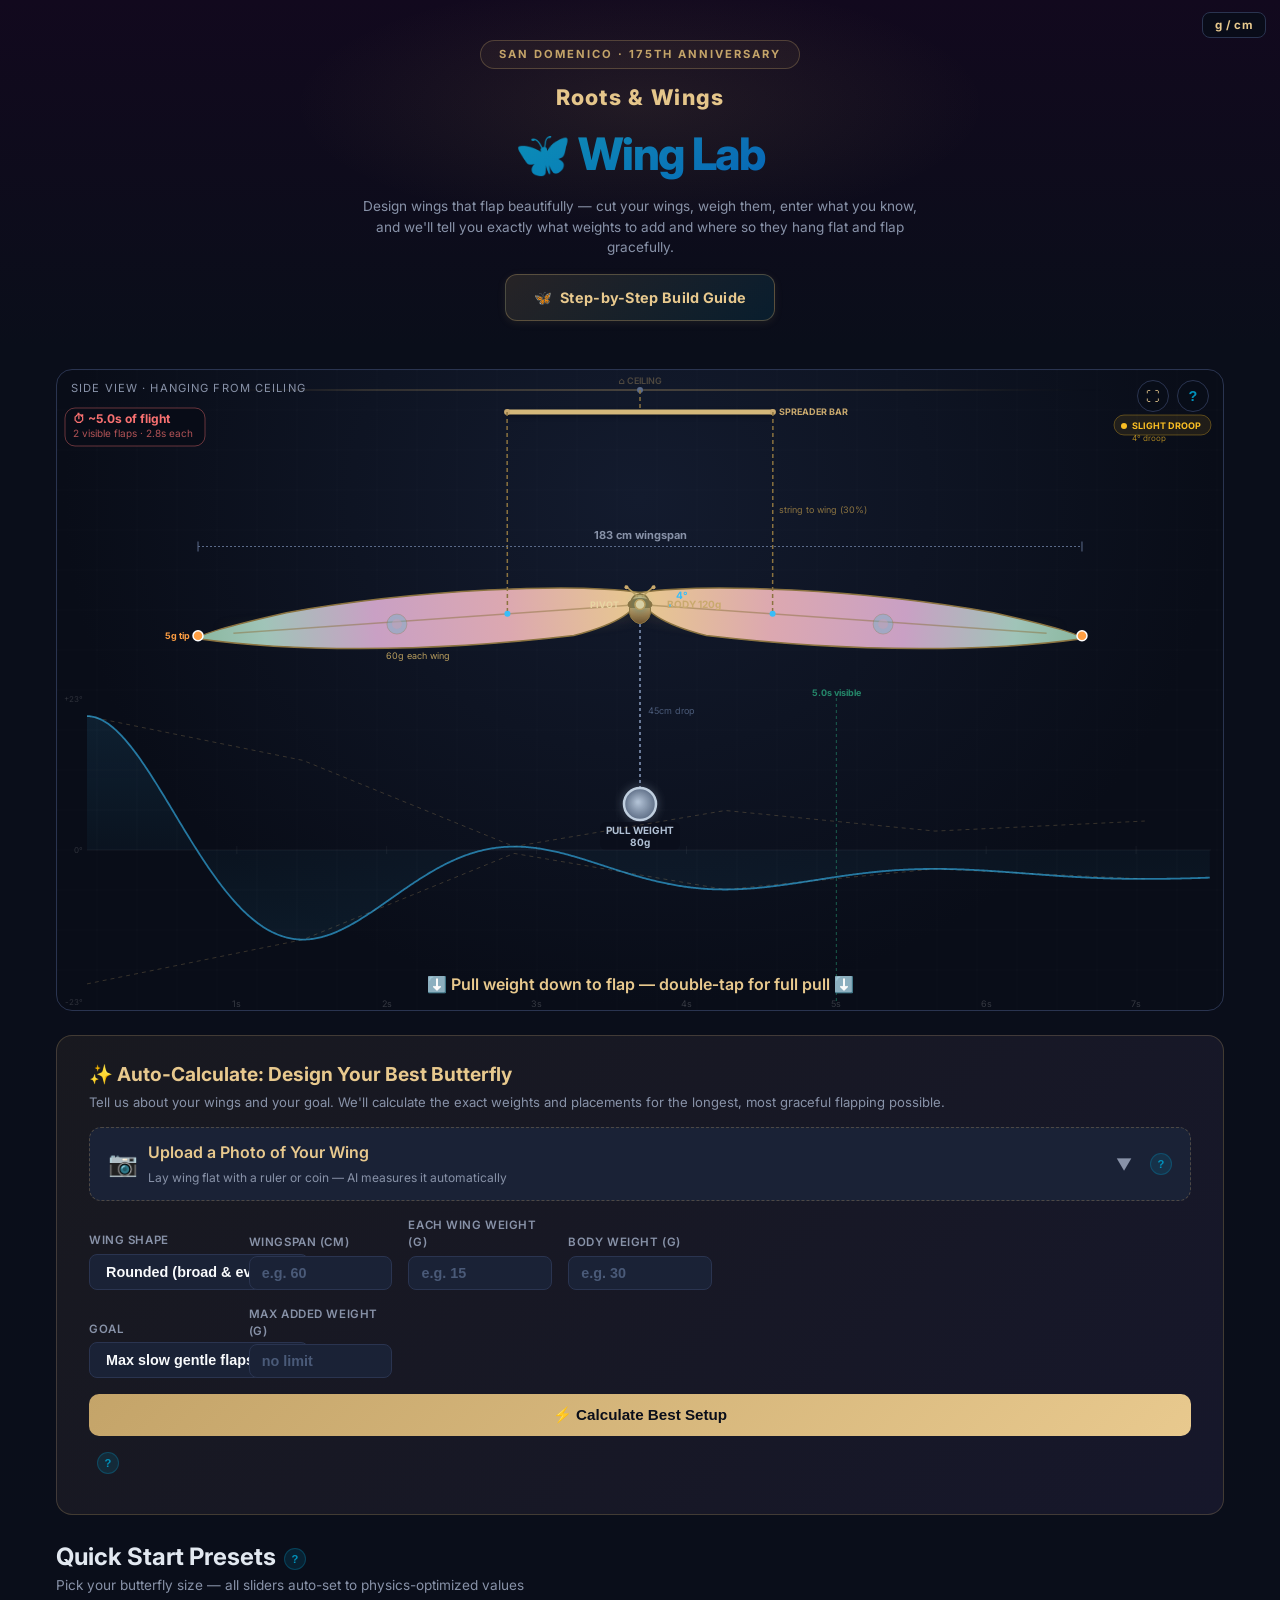
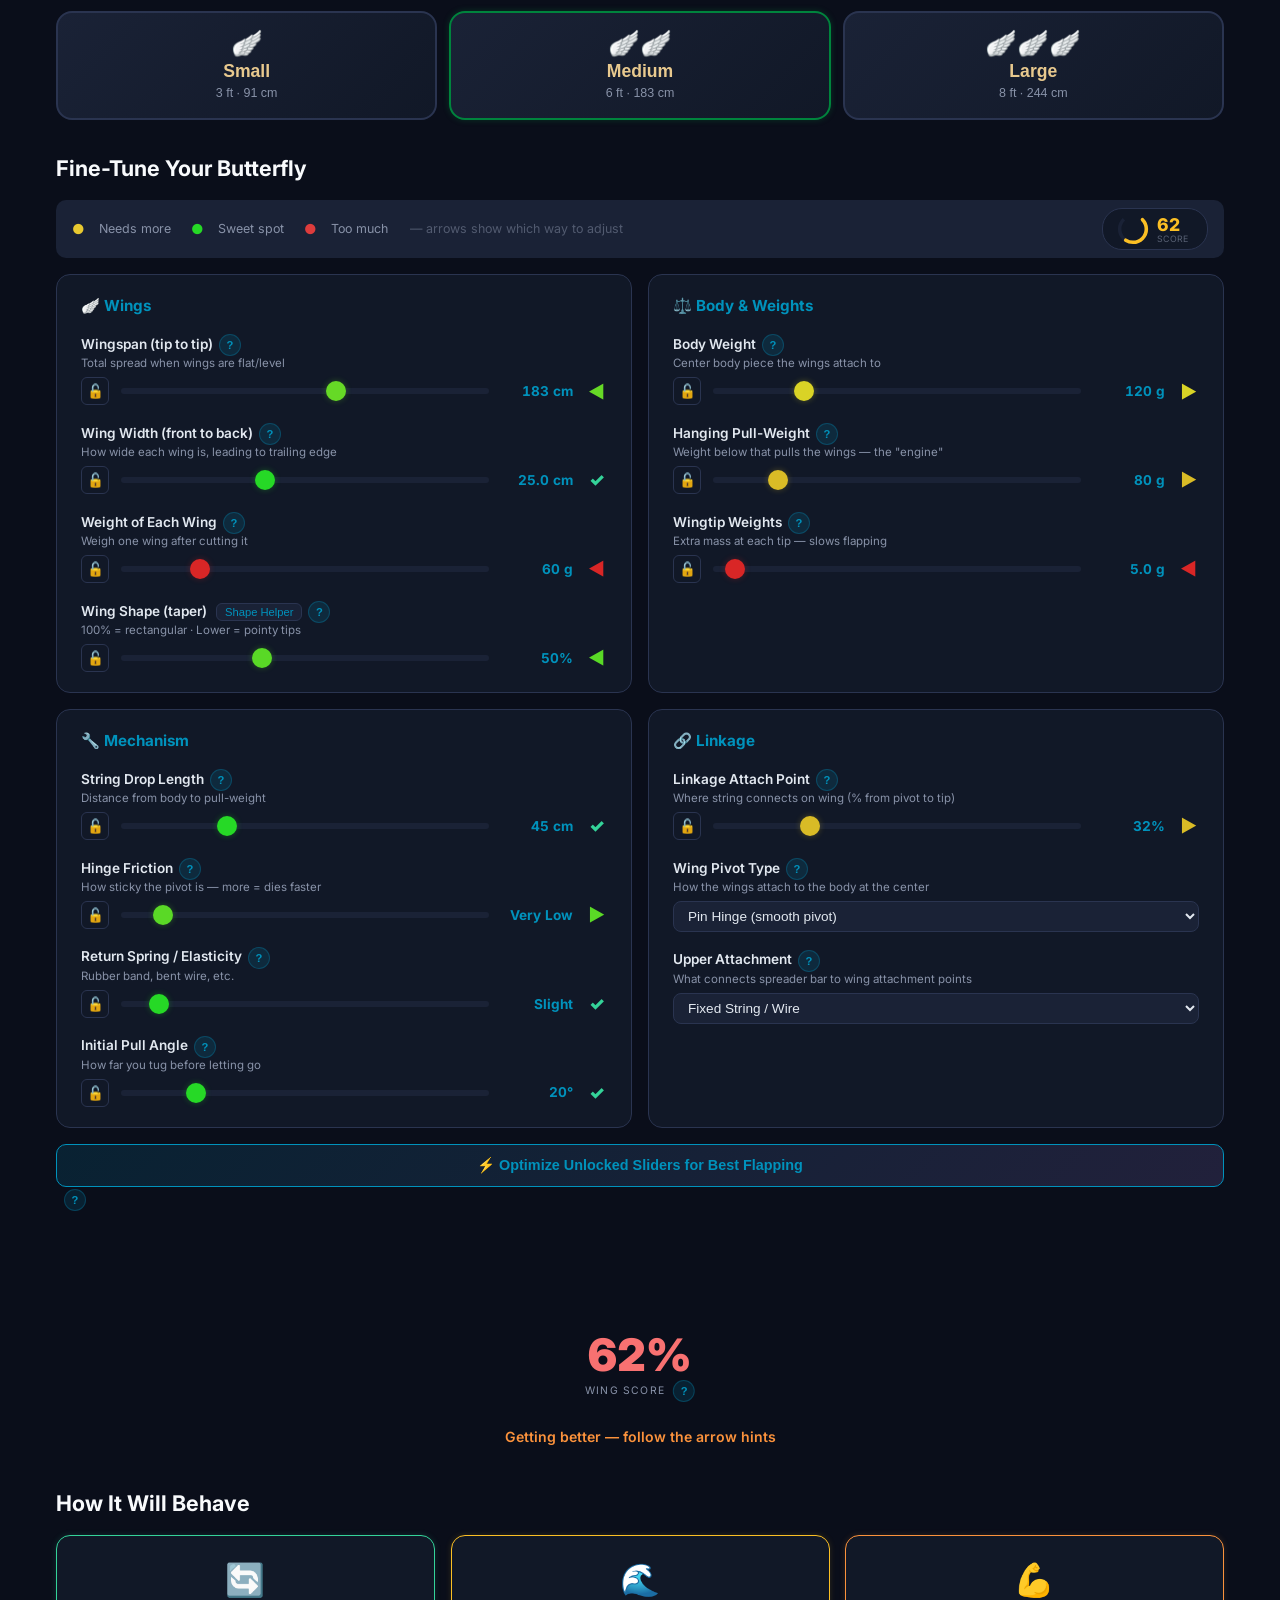
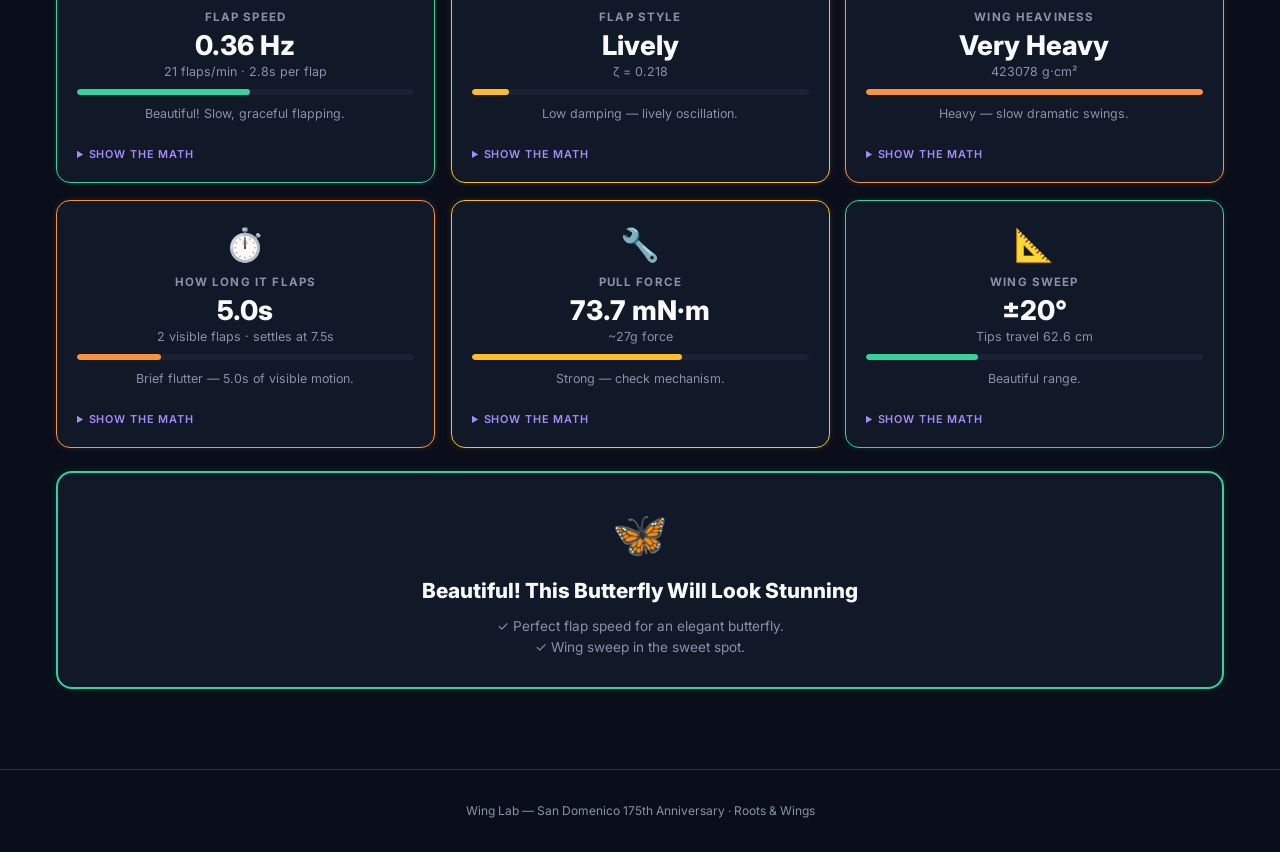
==== commit 7835a472: "Performance pass 2: modal responsiveness + deep scroll jank fixes Modal responsiveness: - Larger tap" ====
--- a/deploy/index.html
+++ b/deploy/index.html
@@ -41,7 +41,7 @@
   --purple: #a78bfa;
 }
 *{margin:0;padding:0;box-sizing:border-box}
-body{font-family:'Inter',-apple-system,BlinkMacSystemFont,'Segoe UI',sans-serif;background:var(--bg-deep);color:var(--text);line-height:1.5;min-height:100vh}
+body{font-family:'Inter',-apple-system,BlinkMacSystemFont,'Segoe UI',sans-serif;background:var(--bg-deep);color:var(--text);line-height:1.5;min-height:100vh;-webkit-overflow-scrolling:touch}
 
 header{text-align:center;padding:2.5rem 1rem 1.5rem;background:linear-gradient(180deg,#12091e 0%,var(--bg-deep) 100%);position:relative;overflow:hidden}
 header::before{content:'';position:absolute;top:-20px;left:50%;transform:translateX(-50%);width:700px;height:250px;background:radial-gradient(ellipse,rgba(196,164,105,0.1) 0%,transparent 70%);pointer-events:none}
@@ -54,20 +54,20 @@
 #wing-viz-section{position:relative;margin:1.5rem 0;border-radius:16px;overflow:hidden;border:1px solid var(--border);background:radial-gradient(ellipse at 50% 20%,#131b2e 0%,#090d18 70%)}
 #wingCanvas{display:block;width:100%;height:640px;touch-action:pan-y}
 #anim-controls{position:absolute;bottom:14px;left:50%;transform:translateX(-50%);display:flex;gap:8px}
-#anim-controls button{background:rgba(17,24,39,0.92);border:1px solid var(--border);color:var(--accent);padding:8px 20px;border-radius:10px;font-size:.85rem;font-weight:600;cursor:pointer;transition:all .2s}
+#anim-controls button{background:rgba(17,24,39,0.92);border:1px solid var(--border);color:var(--accent);padding:8px 20px;border-radius:10px;font-size:.85rem;font-weight:600;cursor:pointer;transition:background .2s,border-color .2s}
 #anim-controls button:hover{background:rgba(56,189,248,0.15);border-color:var(--accent);transform:translateY(-1px)}
 #anim-controls button.active{background:var(--accent);color:var(--bg-deep)}
 #canvas-label{position:absolute;top:10px;left:14px;font-size:.7rem;color:var(--text-dim);text-transform:uppercase;letter-spacing:.1em}
-#physics-math-btn{position:absolute;top:10px;right:14px;background:rgba(9,13,24,0.88);border:1px solid var(--border);color:var(--accent);width:32px;height:32px;border-radius:50%;font-size:.9rem;font-weight:700;cursor:pointer;transition:all .2s;display:flex;align-items:center;justify-content:center;z-index:10}
+#physics-math-btn{position:absolute;top:10px;right:14px;background:rgba(9,13,24,0.88);border:1px solid var(--border);color:var(--accent);width:32px;height:32px;border-radius:50%;font-size:.9rem;font-weight:700;cursor:pointer;transition:transform .2s,background .2s;display:flex;align-items:center;justify-content:center;z-index:10}
 #physics-math-btn:hover{background:rgba(56,189,248,0.2);border-color:var(--accent);transform:scale(1.1)}
-#fullscreen-btn{position:absolute;top:10px;right:54px;background:rgba(9,13,24,0.88);border:1px solid var(--border);color:var(--gold-light);width:32px;height:32px;border-radius:50%;font-size:.85rem;cursor:pointer;transition:all .2s;display:flex;align-items:center;justify-content:center;z-index:10;padding:0}
+#fullscreen-btn{position:absolute;top:10px;right:54px;background:rgba(9,13,24,0.88);border:1px solid var(--border);color:var(--gold-light);width:32px;height:32px;border-radius:50%;font-size:.85rem;cursor:pointer;transition:transform .2s,background .2s;display:flex;align-items:center;justify-content:center;z-index:10;padding:0}
 #fullscreen-btn:hover{background:rgba(196,164,105,0.2);border-color:var(--gold);transform:scale(1.1)}
 /* Fullscreen mode */
 #wing-viz-section.fullscreen{position:fixed;inset:0;z-index:10000;margin:0;border-radius:0;border:none}
 #wing-viz-section.fullscreen #wingCanvas{height:100vh!important}
 #wing-viz-section.fullscreen #fullscreen-btn{top:14px;right:58px}
 #wing-viz-section.fullscreen #physics-math-btn{top:14px;right:18px}
-#physics-modal-overlay{position:fixed;inset:0;z-index:10001;background:rgba(0,0,0,0.82);display:none;align-items:flex-start;justify-content:center;padding:1.5rem;overflow-y:auto}
+#physics-modal-overlay{position:fixed;inset:0;z-index:10001;background:rgba(0,0,0,0.82);display:none;align-items:flex-start;justify-content:center;padding:1.5rem;overflow-y:auto;-webkit-overflow-scrolling:touch;touch-action:manipulation}
 #physics-modal-overlay.open{display:flex}
 #physics-modal{background:var(--bg-card);border:1px solid var(--border);border-radius:20px;max-width:680px;width:100%;max-height:none;padding:2rem 2.5rem;position:relative;box-shadow:0 8px 24px rgba(0,0,0,0.5);margin:1rem 0}
 #physics-modal h3{font-size:1.15rem;color:var(--gold-light);margin:1.5rem 0 .5rem;font-weight:700}
@@ -78,11 +78,11 @@
 #physics-modal .var-def{display:grid;grid-template-columns:auto 1fr;gap:4px 12px;font-size:.85rem;margin:.5rem 0}
 #physics-modal .var-def dt{color:var(--accent);font-family:'Cambria Math',Georgia,serif;font-style:italic;text-align:right}
 #physics-modal .var-def dd{color:var(--text-soft);margin:0}
-#physics-modal-close{position:absolute;top:12px;right:16px;background:none;border:none;color:var(--text-dim);font-size:1.5rem;cursor:pointer;padding:4px 8px;border-radius:8px;transition:all .2s}
+#physics-modal-close{position:absolute;top:12px;right:16px;background:none;border:none;color:var(--text-dim);font-size:1.5rem;cursor:pointer;padding:8px 12px;border-radius:8px;transition:color .2s;-webkit-tap-highlight-color:rgba(196,164,105,0.3);touch-action:manipulation}
 #physics-modal-close:hover{color:var(--text);background:var(--bg-surface)}
 
 /* Auto-calc */
-#auto-calc-section{margin:1.5rem 0;background:linear-gradient(135deg,rgba(196,164,105,0.08),rgba(167,139,250,0.08));border:1px solid rgba(196,164,105,0.25);border-radius:16px;padding:1.5rem 2rem}
+#auto-calc-section{margin:1.5rem 0;background:linear-gradient(135deg,rgba(196,164,105,0.08),rgba(167,139,250,0.08));border:1px solid rgba(196,164,105,0.25);border-radius:16px;padding:1.5rem 2rem;contain:layout style}
 #auto-calc-section h2{font-size:1.2rem;font-weight:700;color:var(--gold-light);margin-bottom:.25rem}
 .auto-desc{font-size:.82rem;color:var(--text-dim);margin-bottom:1rem;line-height:1.4}
 .auto-row{display:grid;grid-template-columns:repeat(auto-fill,minmax(140px,1fr));gap:1rem;align-items:end;margin-bottom:1rem}
@@ -104,7 +104,7 @@
 .ari .ari-detail{font-size:.7rem;color:var(--text-dim)}
 
 /* Controls */
-#controls-section{margin:2rem 0}
+#controls-section{margin:2rem 0;contain:layout style}
 #controls-section h2,#dashboard-section h2,#plot-section h2{font-size:1.35rem;font-weight:700;margin-bottom:1rem;color:var(--text-bright)}
 .controls-grid{display:grid;grid-template-columns:repeat(2,1fr);gap:1rem}
 .control-group{background:var(--bg-card);border:1px solid var(--border);border-radius:14px;padding:1.25rem 1.5rem;transition:border-color .3s}
@@ -117,19 +117,19 @@
 .slider-row{display:flex;align-items:center;gap:12px}
 .slider-row input[type="range"]{flex:1;-webkit-appearance:none;appearance:none;height:6px;background:var(--bg-surface);border-radius:3px;outline:none;transition:background .2s;touch-action:manipulation}
 .slider-row input[type="range"]:hover{background:#222d45}
-.slider-row input[type="range"]::-webkit-slider-thumb{-webkit-appearance:none;width:20px;height:20px;border-radius:50%;background:var(--thumb-color,var(--accent));cursor:pointer;box-shadow:0 0 10px var(--thumb-glow,var(--accent-glow)),0 2px 6px rgba(0,0,0,0.3);transition:transform .15s,box-shadow .15s,background .3s}
+.slider-row input[type="range"]::-webkit-slider-thumb{-webkit-appearance:none;width:20px;height:20px;border-radius:50%;background:var(--thumb-color,var(--accent));cursor:pointer;box-shadow:0 0 6px var(--thumb-glow,var(--accent-glow));transition:transform .15s,background .3s}
 .slider-row input[type="range"]::-webkit-slider-thumb:hover{transform:scale(1.15)}
 .slider-row input[type="range"]:active::-webkit-slider-thumb{transform:scale(1.25)}
 .slider-row input[type="range"]::-moz-range-thumb{width:20px;height:20px;border-radius:50%;background:var(--thumb-color,var(--accent));cursor:pointer;border:none;transition:background .3s}
 .slider-row output{min-width:72px;text-align:right;font-size:.85rem;font-weight:700;color:var(--accent);font-variant-numeric:tabular-nums}
 .slider-hint{width:22px;font-size:1.1rem;text-align:center;font-weight:900;opacity:1;transition:opacity .3s,color .3s;flex-shrink:0;line-height:1}
-.slider-lock{width:28px;height:28px;border:1px solid var(--border);background:transparent;color:var(--text-dim);border-radius:6px;cursor:pointer;font-size:.85rem;flex-shrink:0;display:flex;align-items:center;justify-content:center;transition:all .2s;padding:0}
+.slider-lock{width:28px;height:28px;border:1px solid var(--border);background:transparent;color:var(--text-dim);border-radius:6px;cursor:pointer;font-size:.85rem;flex-shrink:0;display:flex;align-items:center;justify-content:center;transition:border-color .2s,color .2s;padding:0}
 .slider-lock:hover{border-color:var(--accent);color:var(--accent)}
 .slider-lock.locked{background:rgba(251,191,36,0.15);border-color:var(--yellow);color:var(--yellow)}
 .slider-row.locked input[type="range"]{opacity:0.35;pointer-events:none}
 .slider-row.locked output{opacity:0.5}
 .slider-row.locked .slider-hint{opacity:0.2}
-#optimize-btn{display:block;width:100%;margin-top:1rem;padding:12px;background:linear-gradient(135deg,rgba(0,146,188,0.15),rgba(167,139,250,0.15));border:1px solid var(--accent);color:var(--accent);border-radius:10px;font-size:.9rem;font-weight:700;cursor:pointer;transition:all .2s}
+#optimize-btn{display:block;width:100%;margin-top:1rem;padding:12px;background:linear-gradient(135deg,rgba(0,146,188,0.15),rgba(167,139,248,0.15));border:1px solid var(--accent);color:var(--accent);border-radius:10px;font-size:.9rem;font-weight:700;cursor:pointer;transition:transform .2s,border-color .2s}
 #optimize-btn:hover{background:rgba(0,146,188,0.25);transform:translateY(-1px);box-shadow:0 4px 16px rgba(0,146,188,0.2)}
 .slider-row.computed output{color:var(--gold-light)}
 .slider-row select{flex:1;background:var(--bg-surface);border:1px solid var(--border);color:var(--text);padding:6px 10px;border-radius:8px;font-size:.85rem;cursor:pointer;outline:none}
@@ -150,9 +150,9 @@
 }
 
 /* Dashboard */
-#dashboard-section{margin:2.5rem 0 1.5rem}
+#dashboard-section{margin:2.5rem 0 1.5rem;contain:layout style}
 .dashboard-grid{display:grid;grid-template-columns:repeat(3,1fr);gap:1rem}
-.metric-card{background:var(--bg-card);border:1px solid var(--border);border-radius:14px;padding:1.25rem;text-align:center;transition:border-color .3s,box-shadow .3s,transform .2s}
+.metric-card{background:var(--bg-card);border:1px solid var(--border);border-radius:14px;padding:1.25rem;text-align:center;transition:border-color .3s;contain:layout style}
 .metric-card:hover{transform:translateY(-2px);box-shadow:0 4px 20px rgba(0,0,0,0.3)}
 .metric-card.status-great{border-color:var(--green);box-shadow:0 0 6px var(--green-dim)}
 .metric-card.status-ok{border-color:var(--yellow);box-shadow:0 0 6px var(--yellow-dim)}
@@ -189,8 +189,8 @@
 footer{text-align:center;padding:2rem 1rem;color:var(--text-dim);font-size:.75rem;border-top:1px solid var(--border)}
 
 /* Preset buttons */
-#presets-section{margin:1.5rem 0}
-.preset-btn{display:flex;flex-direction:column;align-items:center;gap:4px;padding:18px 16px;background:linear-gradient(135deg,var(--bg-surface),var(--bg-card));border:2px solid var(--border);border-radius:16px;cursor:pointer;transition:all .25s;color:var(--text);min-height:60px}
+#presets-section{margin:1.5rem 0;contain:layout style}
+.preset-btn{display:flex;flex-direction:column;align-items:center;gap:4px;padding:18px 16px;background:linear-gradient(135deg,var(--bg-surface),var(--bg-card));border:2px solid var(--border);border-radius:16px;cursor:pointer;transition:transform .2s,border-color .2s;color:var(--text);min-height:60px}
 .preset-btn:hover{border-color:var(--gold);background:linear-gradient(135deg,rgba(196,164,105,0.08),var(--bg-card));transform:translateY(-2px);box-shadow:0 6px 20px rgba(196,164,105,0.15)}
 .preset-btn:active{transform:translateY(0);box-shadow:none}
 .preset-btn.active{border-color:var(--sd-green);box-shadow:0 0 6px rgba(0,132,61,0.3)}
@@ -244,27 +244,27 @@
 }
 @keyframes hintPulse{0%,100%{opacity:1;transform:translateY(0)}50%{opacity:0.6;transform:translateY(4px)}}
 @keyframes guideFlap{0%,100%{transform:rotate(0deg) scaleX(1)}25%{transform:rotate(-8deg) scaleX(0.85)}50%{transform:rotate(0deg) scaleX(1)}75%{transform:rotate(8deg) scaleX(0.85)}}
-.guide-btn{display:inline-flex;align-items:center;gap:8px;margin-top:1rem;padding:12px 28px;background:linear-gradient(135deg,rgba(196,164,105,0.15),rgba(0,146,188,0.12));border:1.5px solid rgba(196,164,105,0.35);color:var(--gold-light);font-size:.9rem;font-weight:700;border-radius:12px;text-decoration:none;transition:all .25s;box-shadow:0 2px 12px rgba(196,164,105,0.1);letter-spacing:.02em}
+.guide-btn{display:inline-flex;align-items:center;gap:8px;margin-top:1rem;padding:12px 28px;background:linear-gradient(135deg,rgba(196,164,105,0.15),rgba(0,146,188,0.12));border:1.5px solid rgba(196,164,105,0.35);color:var(--gold-light);font-size:.9rem;font-weight:700;border-radius:12px;text-decoration:none;transition:transform .2s,border-color .2s;box-shadow:0 2px 8px rgba(196,164,105,0.1);letter-spacing:.02em}
 .guide-btn:hover{transform:translateY(-2px);box-shadow:0 4px 20px rgba(196,164,105,0.25);border-color:rgba(196,164,105,0.55);background:linear-gradient(135deg,rgba(196,164,105,0.22),rgba(0,146,188,0.18))}
-.guide-btn .gb-fly{display:inline-block;transition:all .3s}
+.guide-btn .gb-fly{display:inline-block;transition:transform .3s}
 .guide-btn:hover .gb-fly{animation:guideFlap .6s ease-in-out infinite}
-#unit-toggle{position:absolute;top:12px;right:14px;background:rgba(9,13,24,0.88);border:1px solid var(--border);color:var(--gold-light);font-size:.72rem;font-weight:700;padding:5px 12px;border-radius:8px;cursor:pointer;transition:all .2s;font-family:inherit;letter-spacing:.04em}
+#unit-toggle{position:absolute;top:12px;right:14px;background:rgba(9,13,24,0.88);border:1px solid var(--border);color:var(--gold-light);font-size:.72rem;font-weight:700;padding:5px 12px;border-radius:8px;cursor:pointer;transition:background .2s,border-color .2s;font-family:inherit;letter-spacing:.04em}
 #unit-toggle:hover{background:rgba(196,164,105,0.15);border-color:var(--gold-light)}
 #loading-overlay{position:fixed;inset:0;z-index:9999;background:var(--bg-deep);display:flex;flex-direction:column;align-items:center;justify-content:center;transition:opacity .5s;font-size:2rem}
 #loading-overlay span{font-size:1rem;color:var(--text-dim);margin-top:1rem;font-weight:600}
 #loading-overlay.fade-out{opacity:0;pointer-events:none}
 
 /* Help Modal */
-#help-modal-overlay{position:fixed;inset:0;z-index:10000;background:rgba(0,0,0,0.78);display:none;align-items:center;justify-content:center;padding:1rem}
+#help-modal-overlay{position:fixed;inset:0;z-index:10000;background:rgba(0,0,0,0.78);display:none;align-items:center;justify-content:center;padding:1rem;touch-action:manipulation}
 #help-modal-overlay.open{display:flex}
 #help-modal{background:var(--bg-card);border:1px solid var(--border);border-radius:20px;max-width:440px;width:100%;max-height:80vh;overflow-y:auto;padding:2rem;position:relative;box-shadow:0 8px 24px rgba(0,0,0,0.5)}
-#help-modal-close{position:absolute;top:12px;right:16px;background:none;border:none;color:var(--text-dim);font-size:1.5rem;cursor:pointer;padding:4px 8px;border-radius:8px;transition:all .2s}
+#help-modal-close{position:absolute;top:12px;right:16px;background:none;border:none;color:var(--text-dim);font-size:1.5rem;cursor:pointer;padding:8px 12px;border-radius:8px;transition:color .2s;-webkit-tap-highlight-color:rgba(196,164,105,0.3);touch-action:manipulation}
 #help-modal-close:hover{color:var(--text);background:var(--bg-surface)}
 #help-modal h3{font-size:1.2rem;font-weight:800;color:var(--gold-light);margin-bottom:.75rem;padding-right:2rem}
 #help-modal .help-body{font-size:.92rem;color:var(--text);line-height:1.6;margin-bottom:1rem}
 #help-modal .help-tip{background:rgba(0,132,61,0.1);border:1px solid rgba(0,132,61,0.25);border-radius:12px;padding:10px 14px;font-size:.85rem;color:var(--green);line-height:1.5}
-#help-modal .help-tip::before{content:'\uD83D\uDCA1 ';font-size:1rem}
-.help-btn{display:inline-flex;align-items:center;justify-content:center;width:22px;height:22px;border-radius:50%;background:rgba(0,146,188,0.15);border:1px solid rgba(0,146,188,0.3);color:var(--accent);font-size:.7rem;font-weight:700;cursor:pointer;margin-left:6px;transition:all .2s;vertical-align:middle;flex-shrink:0}
+#help-modal .help-tip::before{content:'💡 ';font-size:1rem}
+.help-btn{display:inline-flex;align-items:center;justify-content:center;width:22px;height:22px;border-radius:50%;background:rgba(0,146,188,0.15);border:1px solid rgba(0,146,188,0.3);color:var(--accent);font-size:.7rem;font-weight:700;cursor:pointer;margin-left:6px;transition:transform .2s,background .2s;vertical-align:middle;flex-shrink:0;-webkit-tap-highlight-color:rgba(0,146,188,0.3);touch-action:manipulation}
 .help-btn:hover{background:rgba(0,146,188,0.3);transform:scale(1.1)}
 @media(max-width:600px){.help-btn{width:28px;height:28px;font-size:.8rem}}
   </style>
@@ -377,7 +377,7 @@
 
       <!-- PHOTO UPLOAD -->
       <div id="photo-panel">
-        <div id="photo-toggle" style="cursor:pointer;display:flex;align-items:center;gap:10px;margin-bottom:1rem;padding:12px 18px;background:var(--bg-surface);border:1px dashed rgba(196,164,105,0.3);border-radius:12px;transition:all .2s">
+        <div id="photo-toggle" style="cursor:pointer;display:flex;align-items:center;gap:10px;margin-bottom:1rem;padding:12px 18px;background:var(--bg-surface);border:1px dashed rgba(196,164,105,0.3);border-radius:12px;transition:border-color .2s">
           <span style="font-size:1.5rem">&#128247;</span>
           <div><span style="font-weight:600;color:var(--gold-light)">Upload a Photo of Your Wing</span><br><span style="font-size:.75rem;color:var(--text-dim)">Lay wing flat with a ruler or coin &mdash; AI measures it automatically</span></div>
           <span id="photo-arrow" style="margin-left:auto;color:var(--text-dim);transition:transform .2s">&#9660;</span>
@@ -569,28 +569,28 @@
       <canvas id="plotCanvas"></canvas>
     </section>
     <!-- Wing Shape Modal -->
-    <div id="shape-modal" style="display:none;position:fixed;inset:0;z-index:5000;background:rgba(0,0,0,0.82);align-items:center;justify-content:center">
+    <div id="shape-modal" style="display:none;position:fixed;inset:0;z-index:5000;background:rgba(0,0,0,0.82);align-items:center;justify-content:center;touch-action:manipulation">
       <div style="background:var(--bg-card);border:1px solid var(--border);border-radius:16px;max-width:500px;width:90%;max-height:90vh;overflow-y:auto;padding:1.5rem 2rem;position:relative">
         <button id="shape-modal-close" style="position:absolute;top:8px;right:8px;background:none;border:none;color:var(--text-dim);font-size:1.5rem;cursor:pointer;width:44px;height:44px;display:flex;align-items:center;justify-content:center">&times;</button>
         <h3 style="color:var(--gold-light);margin-bottom:.75rem">Wing Shape Helper</h3>
         <p style="font-size:.82rem;color:var(--text-dim);margin-bottom:1rem">Pick a shape that matches your wing, or describe it. We'll set the taper and dimensions for you.</p>
         <div id="shape-presets" style="display:grid;grid-template-columns:1fr 1fr;gap:10px;margin-bottom:1.5rem">
-          <button class="shape-btn" data-shape="monarch" data-taper="35" data-desc="Wide at the base, narrows to rounded tips" style="padding:14px;background:var(--bg-surface);border:1px solid var(--border);border-radius:12px;cursor:pointer;text-align:center;color:var(--text);transition:all .2s">
+          <button class="shape-btn" data-shape="monarch" data-taper="35" data-desc="Wide at the base, narrows to rounded tips" style="padding:14px;background:var(--bg-surface);border:1px solid var(--border);border-radius:12px;cursor:pointer;text-align:center;color:var(--text);transition:border-color .2s">
             <div style="font-size:2rem;margin-bottom:4px">&#x1F98B;</div>
             <div style="font-weight:700;font-size:.9rem">Monarch</div>
             <div style="font-size:.7rem;color:var(--text-dim);margin-top:2px">Wide base, narrow tips</div>
           </button>
-          <button class="shape-btn" data-shape="swallowtail" data-taper="45" data-desc="Widest at mid-wing with dramatic taper" style="padding:14px;background:var(--bg-surface);border:1px solid var(--border);border-radius:12px;cursor:pointer;text-align:center;color:var(--text);transition:all .2s">
+          <button class="shape-btn" data-shape="swallowtail" data-taper="45" data-desc="Widest at mid-wing with dramatic taper" style="padding:14px;background:var(--bg-surface);border:1px solid var(--border);border-radius:12px;cursor:pointer;text-align:center;color:var(--text);transition:border-color .2s">
             <div style="font-size:2rem;margin-bottom:4px">&#127807;</div>
             <div style="font-weight:700;font-size:.9rem">Swallowtail</div>
             <div style="font-size:.7rem;color:var(--text-dim);margin-top:2px">Wide middle, pointed tips</div>
           </button>
-          <button class="shape-btn" data-shape="luna" data-taper="30" data-desc="Long and narrow with elegant trailing edges" style="padding:14px;background:var(--bg-surface);border:1px solid var(--border);border-radius:12px;cursor:pointer;text-align:center;color:var(--text);transition:all .2s">
+          <button class="shape-btn" data-shape="luna" data-taper="30" data-desc="Long and narrow with elegant trailing edges" style="padding:14px;background:var(--bg-surface);border:1px solid var(--border);border-radius:12px;cursor:pointer;text-align:center;color:var(--text);transition:border-color .2s">
             <div style="font-size:2rem;margin-bottom:4px">&#127769;</div>
             <div style="font-weight:700;font-size:.9rem">Luna Moth</div>
             <div style="font-size:.7rem;color:var(--text-dim);margin-top:2px">Long, narrow, elegant</div>
           </button>
-          <button class="shape-btn" data-shape="rounded" data-taper="70" data-desc="Broad and evenly rounded" style="padding:14px;background:var(--bg-surface);border:1px solid var(--border);border-radius:12px;cursor:pointer;text-align:center;color:var(--text);transition:all .2s">
+          <button class="shape-btn" data-shape="rounded" data-taper="70" data-desc="Broad and evenly rounded" style="padding:14px;background:var(--bg-surface);border:1px solid var(--border);border-radius:12px;cursor:pointer;text-align:center;color:var(--text);transition:border-color .2s">
             <div style="font-size:2rem;margin-bottom:4px">&#128155;</div>
             <div style="font-weight:700;font-size:.9rem">Rounded</div>
             <div style="font-size:.7rem;color:var(--text-dim);margin-top:2px">Broad, even shape</div>
@@ -1791,6 +1791,7 @@
     this.simIndex=0; this.animating=true; this._r=results;
     this.animStartTime=performance.now();
     const go=(now)=>{if(!this.animating)return;
+      if(typeof _canvasVisible!=='undefined'&&!_canvasVisible){this.animId=requestAnimationFrame(go);return;} // skip draw when offscreen
       const elapsed=(now-this.animStartTime)/1000;
       this.simIndex=Math.min(Math.floor(elapsed/this.simDt),this.simData.length-1);
       if(this.simIndex>=this.simData.length-1){this.stopAnimation();return;}
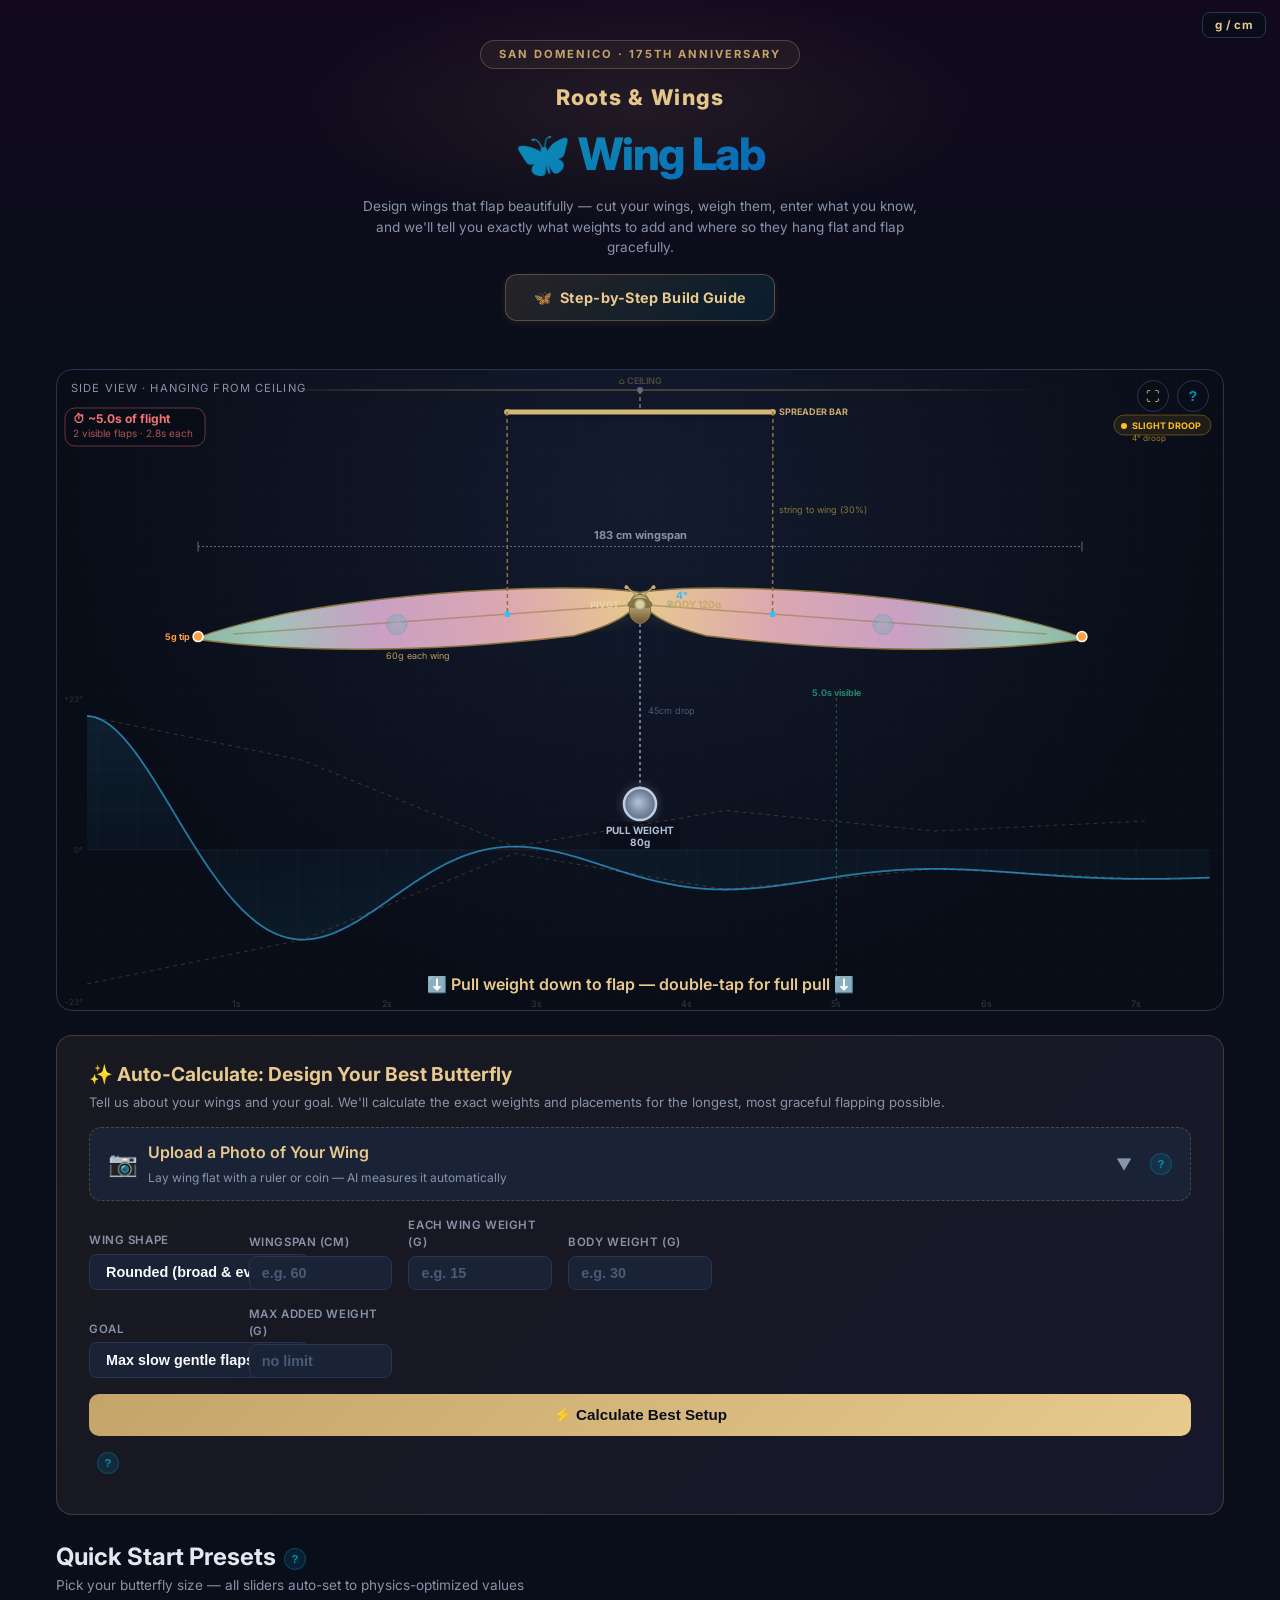
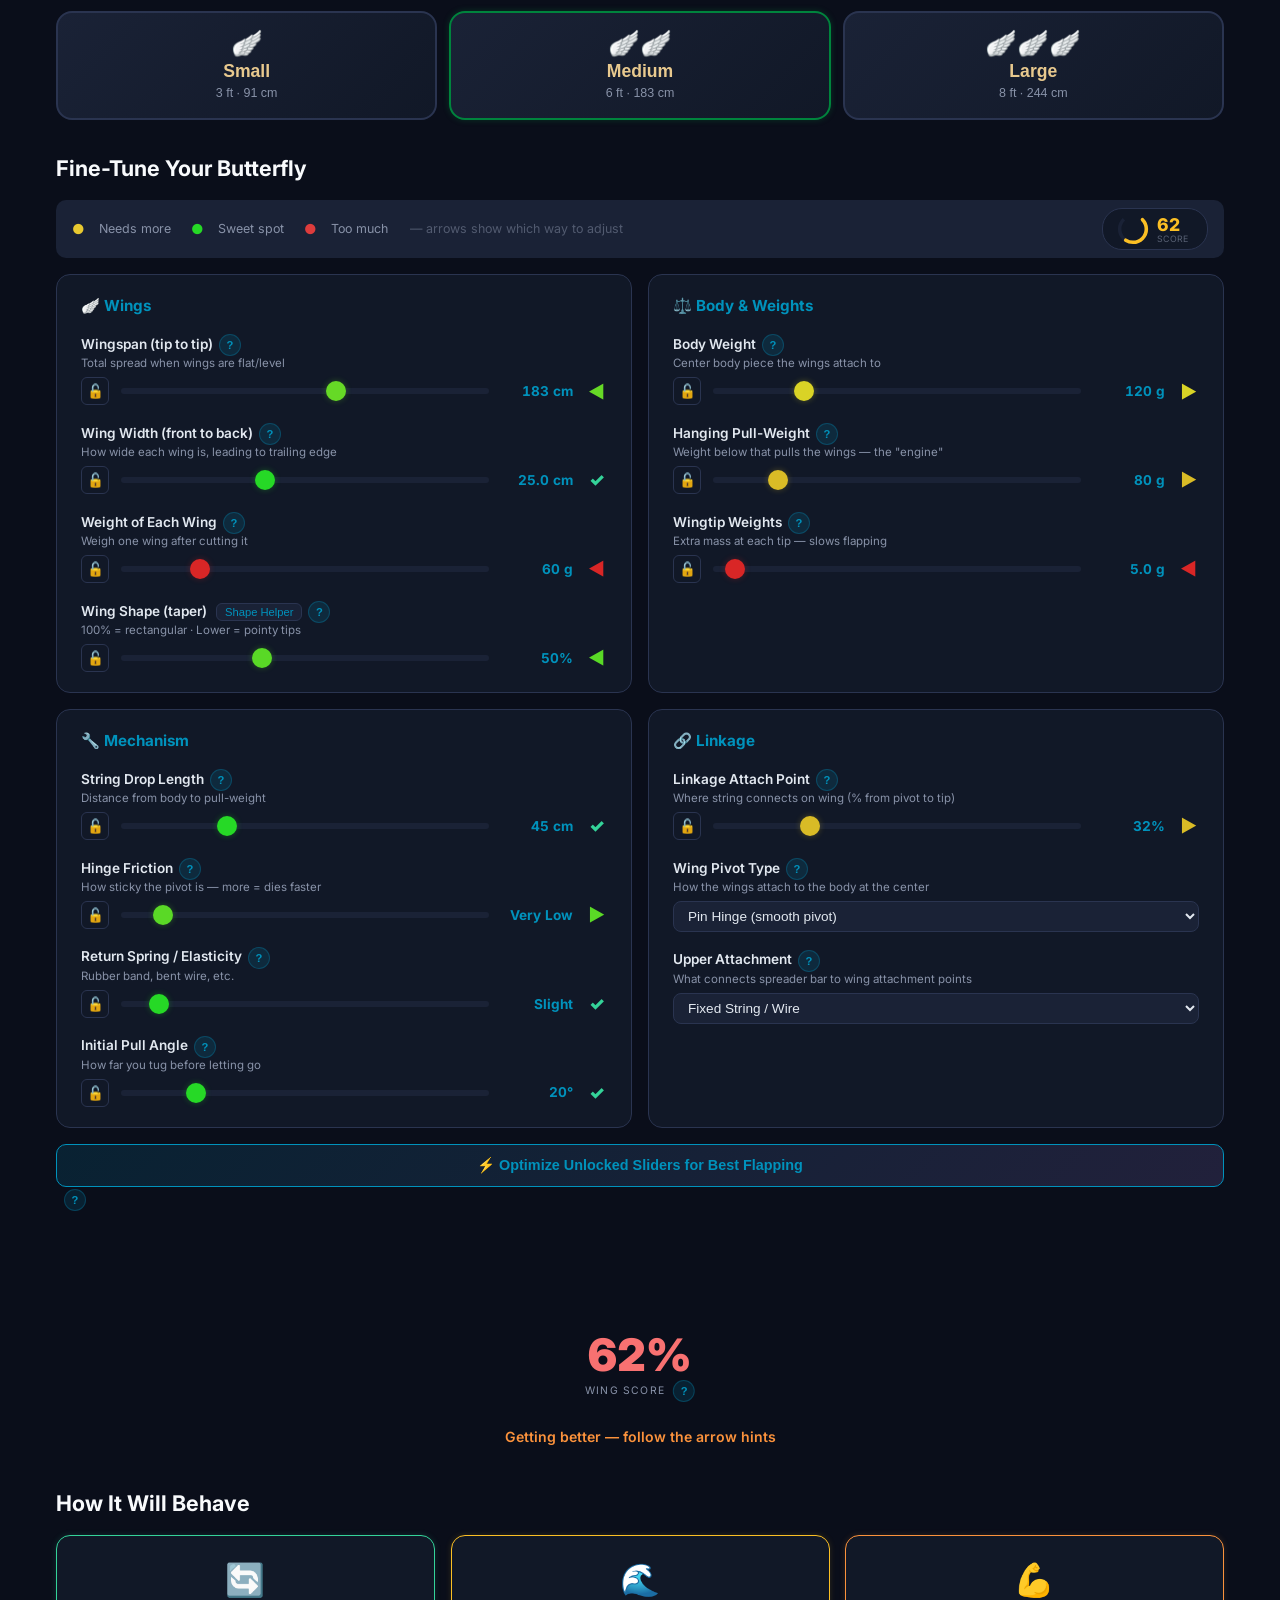
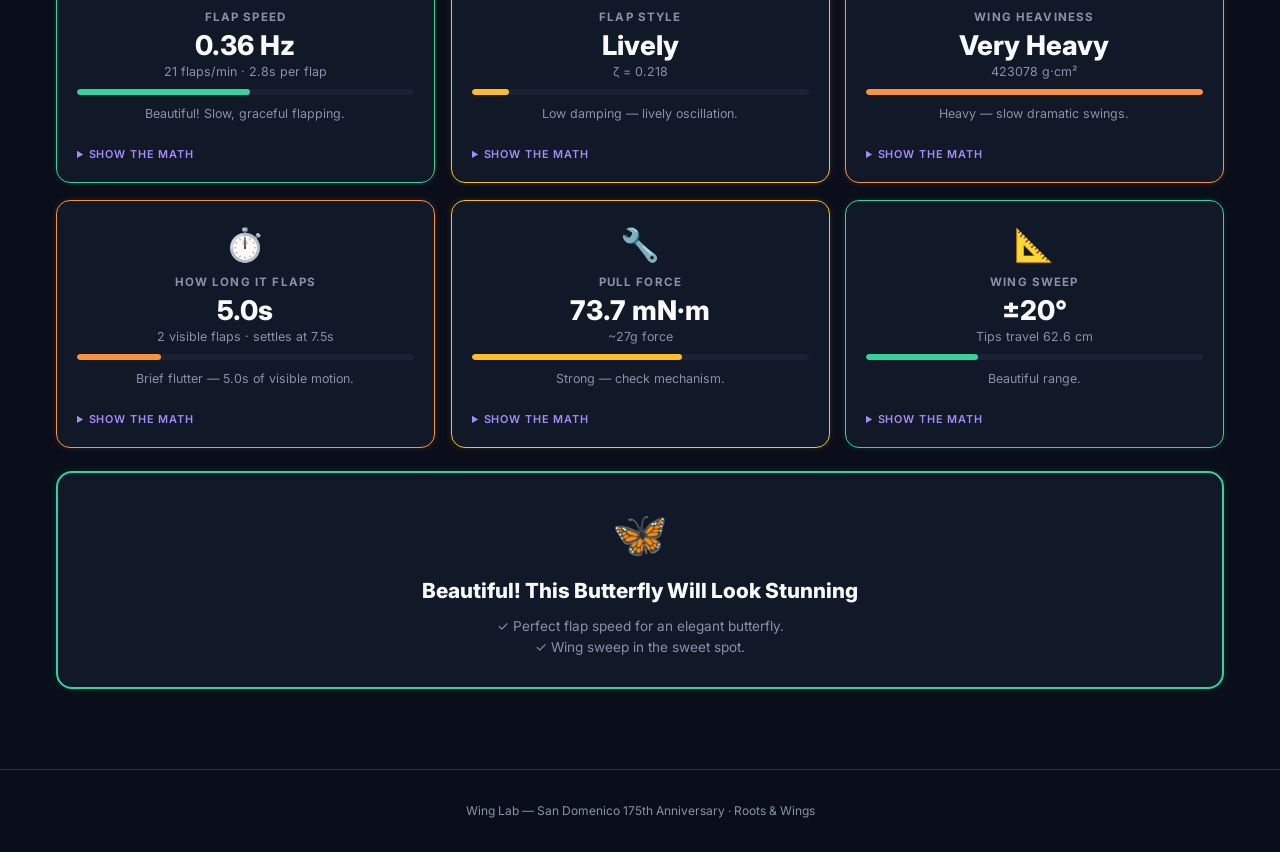
==== commit 443f93d2: "Performance pass 3: global tap delay fix + chunked slider calcs - touch-action:manipulation on * sel" ====
--- a/deploy/index.html
+++ b/deploy/index.html
@@ -40,7 +40,7 @@
   --red-dim: rgba(248, 113, 113, 0.15);
   --purple: #a78bfa;
 }
-*{margin:0;padding:0;box-sizing:border-box}
+*{margin:0;padding:0;box-sizing:border-box;touch-action:manipulation}
 body{font-family:'Inter',-apple-system,BlinkMacSystemFont,'Segoe UI',sans-serif;background:var(--bg-deep);color:var(--text);line-height:1.5;min-height:100vh;-webkit-overflow-scrolling:touch}
 
 header{text-align:center;padding:2.5rem 1rem 1.5rem;background:linear-gradient(180deg,#12091e 0%,var(--bg-deep) 100%);position:relative;overflow:hidden}
@@ -2340,43 +2340,49 @@
     return s;
   }
 
-  // Compute per-slider colors + direction arrows
+  // Compute per-slider colors + direction arrows (chunked to avoid blocking main thread)
+  let _colorRafId = 0;
   function updateSliderColors() {
+    if (_colorRafId) return; // already queued
     const ids=['wingspan','chord','wingWeight','taper','bodyWeight','pullWeight','tipWeight',
       'stringLength','friction','springK','initialPull','linkagePoint'];
     const saved={};
     ids.forEach(id=>saved[id]=document.getElementById(id).value);
-    ids.forEach(id=>{
-      const el=document.getElementById(id);
-      const val=parseFloat(saved[id]);
-      const mn=parseFloat(el.min),mx=parseFloat(el.max);
-      const step=(mx-mn)*0.05;
-      // Score at +step
-      el.value=Math.min(mx,val+step);
-      const upScore=qScore(Physics.computeAll(Physics.readParams()));
-      // Score at -step
-      el.value=Math.max(mn,val-step);
-      const downScore=qScore(Physics.computeAll(Physics.readParams()));
-      el.value=saved[id]; // restore
-      // Gradient: positive diff = increasing helps = too little = yellow
-      const diff=upScore-downScore;
-      const norm=Math.max(-1,Math.min(1,diff/4));
-      let hue;
-      if(norm>0.08)hue=120-norm*70; // green(120)→yellow(50)
-      else if(norm<-0.08)hue=120+norm*120; // green(120)→red(0)
-      else hue=120;
-      const col='hsl('+hue+',70%,50%)';
-      el.style.setProperty('--thumb-color',col);
-      el.style.setProperty('--thumb-glow','hsla('+hue+',70%,50%,0.3)');
-      // Arrow hint: show direction to improve
-      const row=el.closest('.slider-row');
-      if(!row)return;
-      let hint=row.querySelector('.slider-hint');
-      if(!hint){hint=document.createElement('span');hint.className='slider-hint';row.appendChild(hint);}
-      if(norm>0.12){hint.textContent='\u25B6';hint.style.color=col;hint.title='Increase for better flap';}
-      else if(norm<-0.12){hint.textContent='\u25C0';hint.style.color=col;hint.title='Decrease for better flap';}
-      else{hint.textContent='\u2713';hint.style.color='#34d399';hint.title='Sweet spot!';}
-    });
+    let i = 0;
+    function chunk() {
+      const start = performance.now();
+      while (i < ids.length && performance.now() - start < 8) { // max 8ms per frame
+        const id = ids[i++];
+        const el=document.getElementById(id);
+        const val=parseFloat(saved[id]);
+        const mn=parseFloat(el.min),mx=parseFloat(el.max);
+        const step=(mx-mn)*0.05;
+        el.value=Math.min(mx,val+step);
+        const upScore=qScore(Physics.computeAll(Physics.readParams()));
+        el.value=Math.max(mn,val-step);
+        const downScore=qScore(Physics.computeAll(Physics.readParams()));
+        el.value=saved[id];
+        const diff=upScore-downScore;
+        const norm=Math.max(-1,Math.min(1,diff/4));
+        let hue;
+        if(norm>0.08)hue=120-norm*70;
+        else if(norm<-0.08)hue=120+norm*120;
+        else hue=120;
+        const col='hsl('+hue+',70%,50%)';
+        el.style.setProperty('--thumb-color',col);
+        el.style.setProperty('--thumb-glow','hsla('+hue+',70%,50%,0.3)');
+        const row=el.closest('.slider-row');
+        if(!row)continue;
+        let hint=row.querySelector('.slider-hint');
+        if(!hint){hint=document.createElement('span');hint.className='slider-hint';row.appendChild(hint);}
+        if(norm>0.12){hint.textContent='\u25B6';hint.style.color=col;hint.title='Increase for better flap';}
+        else if(norm<-0.12){hint.textContent='\u25C0';hint.style.color=col;hint.title='Decrease for better flap';}
+        else{hint.textContent='\u2713';hint.style.color='#34d399';hint.title='Sweet spot!';}
+      }
+      if (i < ids.length) { _colorRafId = requestAnimationFrame(chunk); }
+      else { _colorRafId = 0; }
+    }
+    _colorRafId = requestAnimationFrame(chunk);
   }
 
   // ===== CELEBRATION SYSTEM =====
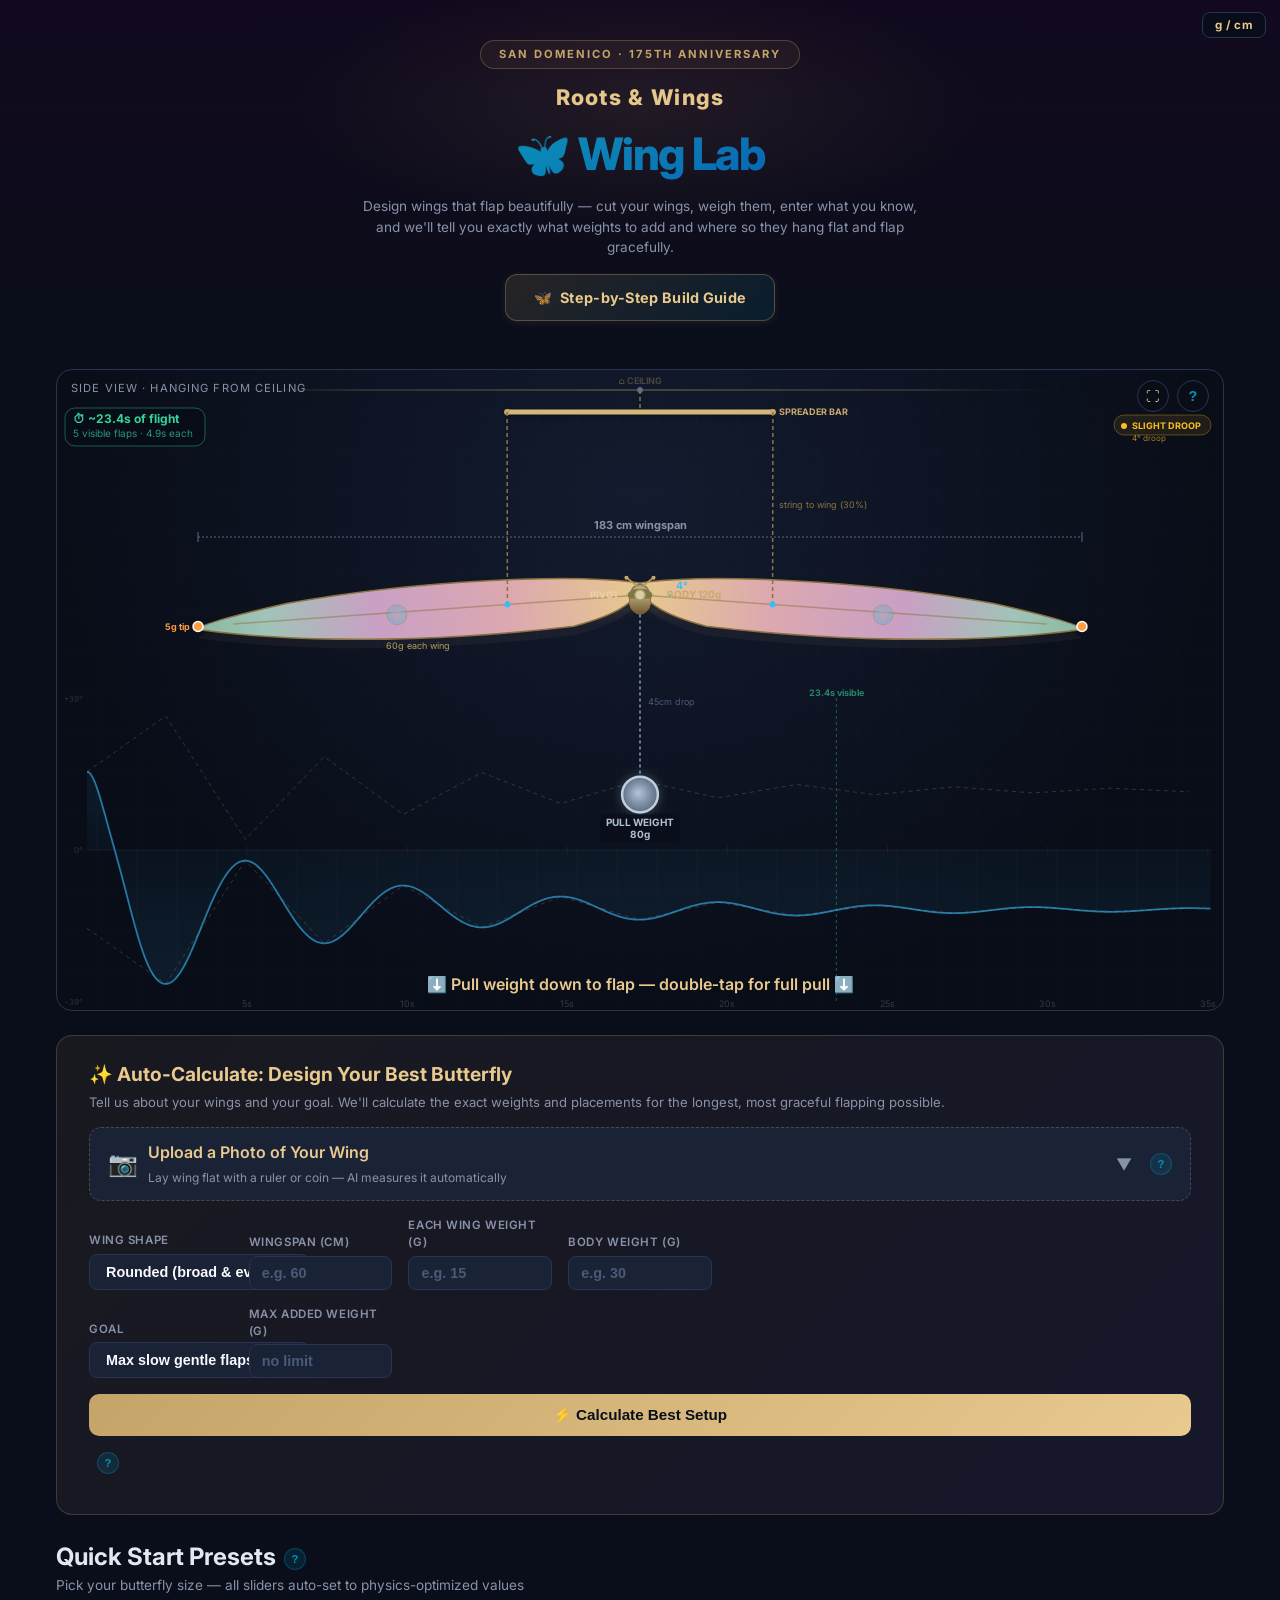
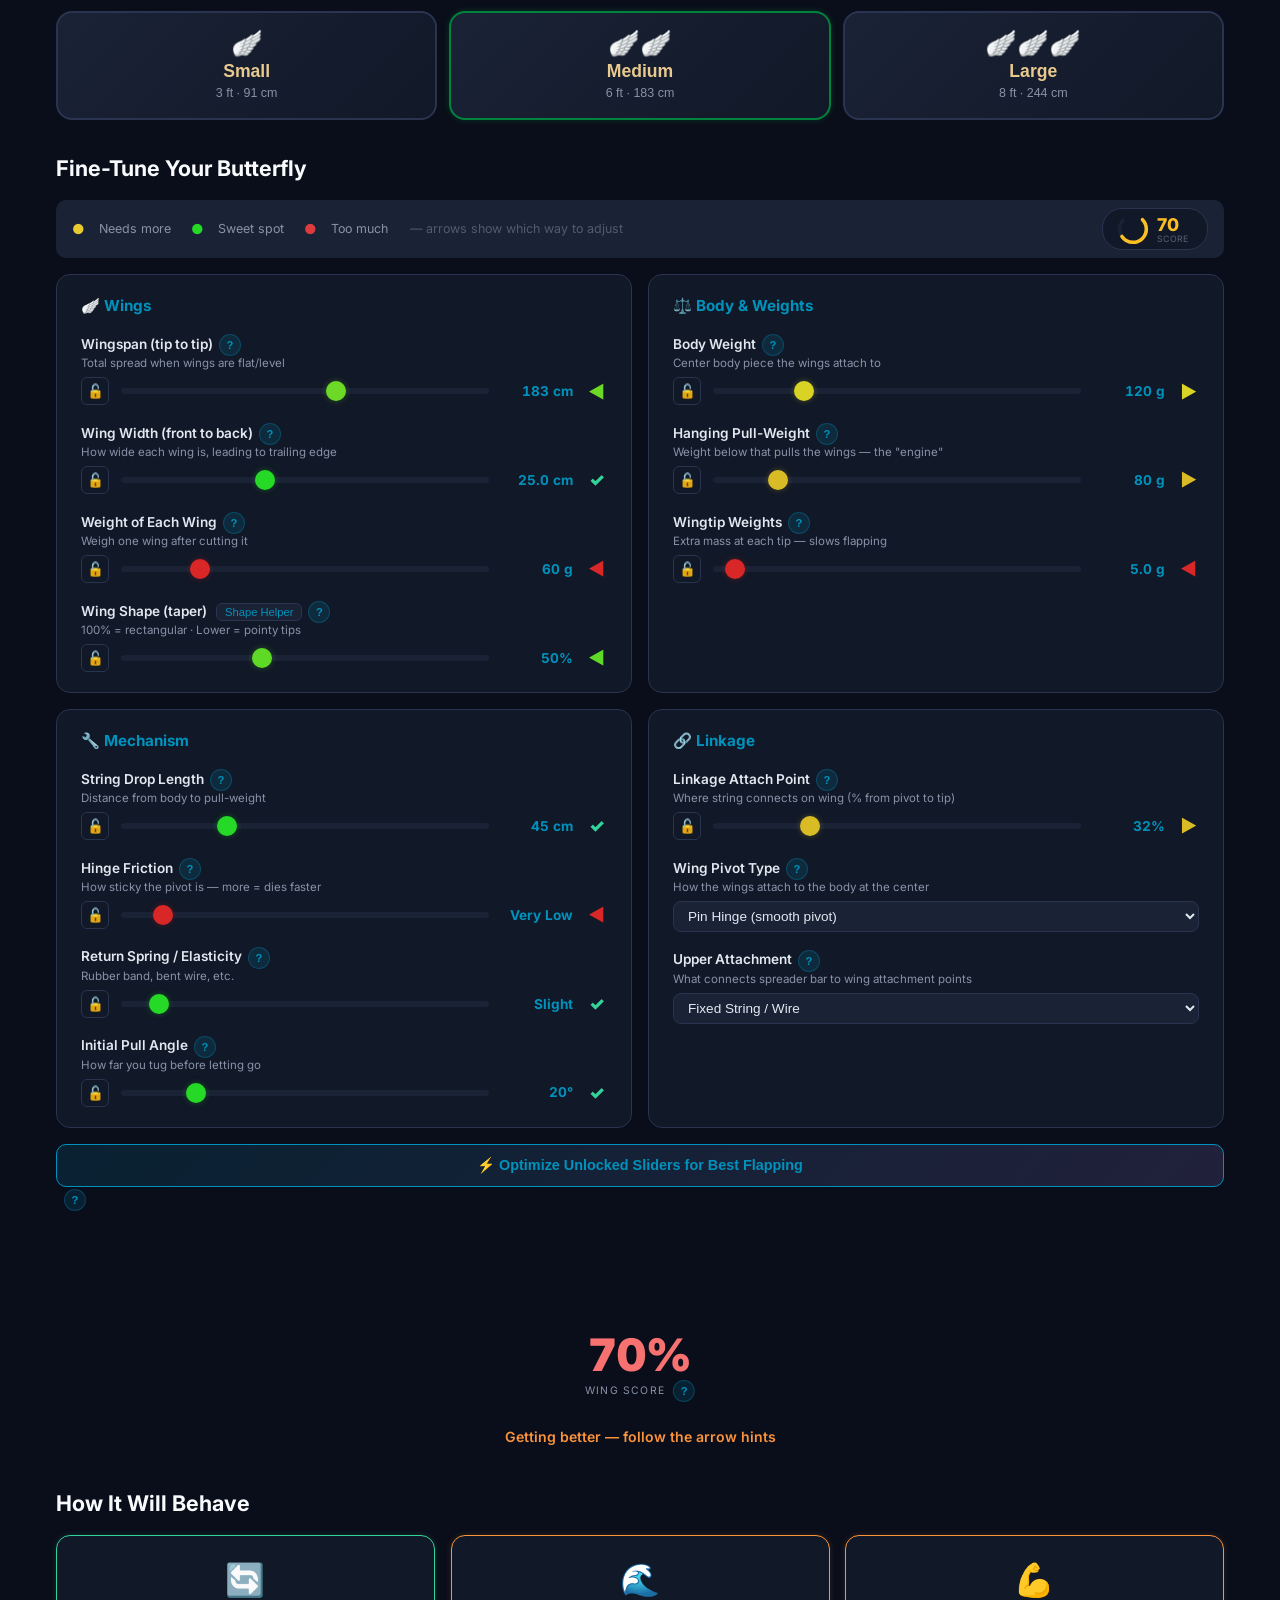
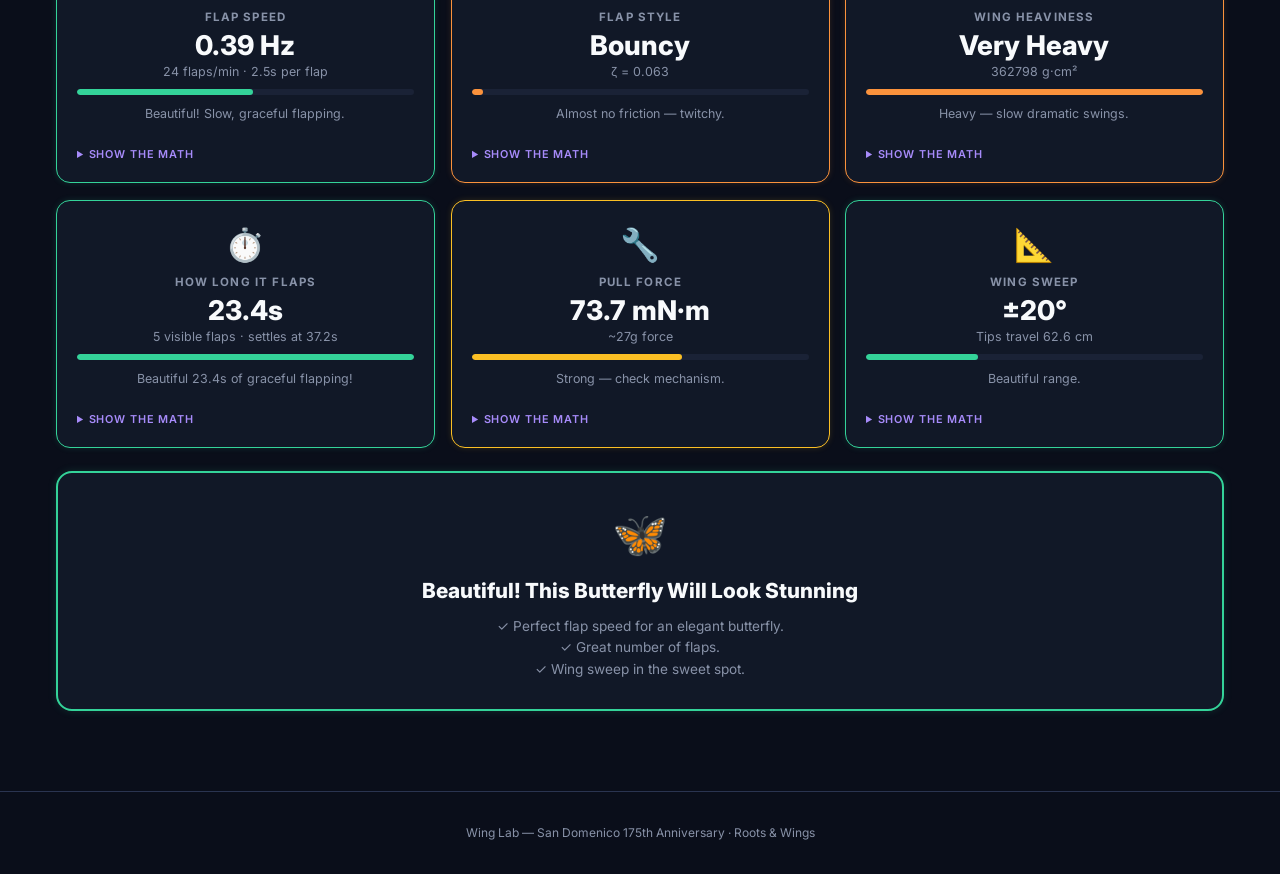
==== commit b335ff81: "Physics overhaul: 2-DOF simulation, smooth rendering, body drop geometry Major physics fixes: - 2-DO" ====
--- a/deploy/index.html
+++ b/deploy/index.html
@@ -4,7 +4,7 @@
   <meta charset="UTF-8">
   <meta name="viewport" content="width=device-width, initial-scale=1.0">
   <meta name="theme-color" content="#00843D">
-  <meta name="apple-mobile-web-app-capable" content="yes">
+  <meta name="mobile-web-app-capable" content="yes">
   <meta name="apple-mobile-web-app-status-bar-style" content="black-translucent">
   <link rel="manifest" href="/manifest.json">
   <link rel="icon" type="image/svg+xml" href="/icon-192.svg">
@@ -52,7 +52,7 @@
 main{max-width:1200px;margin:0 auto;padding:0 1rem 3rem}
 
 #wing-viz-section{position:relative;margin:1.5rem 0;border-radius:16px;overflow:hidden;border:1px solid var(--border);background:radial-gradient(ellipse at 50% 20%,#131b2e 0%,#090d18 70%)}
-#wingCanvas{display:block;width:100%;height:640px;touch-action:pan-y}
+#wingCanvas{display:block;width:100%;height:640px;touch-action:none;-webkit-user-select:none;user-select:none}
 #anim-controls{position:absolute;bottom:14px;left:50%;transform:translateX(-50%);display:flex;gap:8px}
 #anim-controls button{background:rgba(17,24,39,0.92);border:1px solid var(--border);color:var(--accent);padding:8px 20px;border-radius:10px;font-size:.85rem;font-weight:600;cursor:pointer;transition:background .2s,border-color .2s}
 #anim-controls button:hover{background:rgba(56,189,248,0.15);border-color:var(--accent);transform:translateY(-1px)}
@@ -660,9 +660,8 @@
     const {halfSpan:L,wingMass:m,tipMass:mt,taper:t}=p;
     const tf=(1+3*t)/(6*(1+t));
     const Iw=m*L*L*tf, It=mt*L*L;
-    // Pull weight swings on linkage arm — contributes to moment of inertia
-    const Ip=p.pullMass*p.linkageR*p.linkageR;
-    return {I_total:2*(Iw+It)+Ip,I_oneWing:Iw,I_oneTip:It,I_pull:Ip,taperFactor:tf};
+    // Pull weight inertia handled by 2-DOF pendulum coupling (not added to wing I)
+    return {I_total:2*(Iw+It),I_oneWing:Iw,I_oneTip:It,taperFactor:tf};
   },
   calcSpring(p) {
     const kg=p.pullMass*G*p.linkageR; // pull weight pendulum stiffness (linearized)
@@ -680,10 +679,11 @@
   },
   calcDamping(p,I,k) {
     const cc=2*Math.sqrt(I*k);
-    let z=0.02+(p.frictionPct/100)*1.98;
+    let z=0.02+(p.frictionPct/100)*0.43;
     // Pivot type modifies damping character
-    if(p.pivotType==='living') z*=0.6; // living hinge has less friction but adds spring
+    if(p.pivotType==='living') z*=0.7; // living hinge has less friction but adds spring
     else if(p.pivotType==='friction') z*=1.4; // friction hinge = more damping
+    z=Math.min(z,0.65); // hard cap: never overdamped
     return {c:z*cc,zeta:z,c_crit:cc,pivotType:p.pivotType};
   },
   computeAll(p) {
@@ -740,43 +740,84 @@
     const Cd=1.2; // flat plate drag coefficient
     const rCop=p.halfSpan*(1+2*p.taper)/(3*(1+p.taper)); // center of pressure
     const airDragCoeff=0.5*rho*Cd*wingArea*rCop; // multiply by v^2 for torque per wing
+    // Weight pendulum natural frequency (for 2-DOF coupling)
+    const omega_p=Math.sqrt(G/p.stringLen);
+    const freq_p=omega_p/(2*Math.PI);
+    const period_p=freq_p>0.001?1/freq_p:Infinity;
+    const couplingRatio=omega_p>0.001?omega_p*omega_p/(omega_p*omega_p+omega_n*omega_n):0;
     return {params:p,inertia,spring,damping,I,k,omega_n,freq,period,omega_d,freq_d,period_d,zeta,
       decayRate:dr,decayTime:dt_,numFlaps:nf,maxTorque:mt,sweepDeg:p.initialPullDeg,
       totalMass:p.bodyMass+2*p.wingMass+2*p.tipMass+p.pullMass,restAngle,balanceRatio,staticImbalance,
-      tauNet,wingArea,airDragCoeff};
+      tauNet,wingArea,airDragCoeff,omega_p,freq_p,period_p,couplingRatio};
   },
+  /**
+   * 2-DOF Simulation: wing angle θ + weight pendulum angle φ
+   *
+   * DOF 1 — Wing (θ): driven by pull weight position, gravity bias, spring, damping
+   * DOF 2 — Weight pendulum (φ): swings on string, coupled to wing via linkage
+   *
+   * String length controls coupling: short string → weight tracks wing (strong),
+   * long string → weight lags behind (weaker, delayed restoring force).
+   */
   simulate(r,dur,dt) {
     const {params:p,I,damping,spring,tauNet,airDragCoeff:adc}=r, c=damping.c;
-    const ks=spring.k_spring; // material spring only (no more wing gravity baked in)
+    const ks=spring.k_spring;
     const kEl=spring.k_elastic||0;
     const isFrictionHinge=p.pivotType==='friction';
-    const coulombTorque=isFrictionHinge?c*0.15:0;
+    const coulombTorque=isFrictionHinge?c*0.05:0;
+    // Weight pendulum parameters
+    const s=p.stringLen;
+    const IpEff=p.pullMass*s*s+p.bodyMass*s*s*0.1; // body contributes ~10%
+    const omega_pend=Math.sqrt(G/s);
+    const cp=2*0.25*omega_pend*IpEff; // pendulum damping ζ_p=0.25 (settles in ~4 cycles)
+    // Center of pressure (correct lever arm for air drag velocity)
+    const rCop=p.halfSpan*(1+2*p.taper)/(3*(1+p.taper));
     const n=Math.ceil(dur/dt), d=new Float64Array(n);
     let th=p.initialPull, thd=0;
-    const a=(t,td)=>{
-      // Pull weight pendulum (nonlinear restoring force, equilibrium at θ=0)
-      const tg=-p.pullMass*G*p.linkageR*Math.sin(t);
+    // Weight starts displaced: arc-length geometry (arcsin, not linear approx)
+    let phi=Math.asin(Math.min(1,p.linkageR*Math.sin(p.initialPull)/s)), phid=0;
+    // Wing acceleration (DOF 1)
+    const aWing=(t,td,ph)=>{
+      // Pull weight torque: depends on weight's ACTUAL position (φ), not wing angle
+      const tg=-p.pullMass*G*p.linkageR*Math.sin(ph);
       // Net gravitational bias: (string tension UP − wing gravity DOWN) × cos(θ)
-      // This is the PHYSICAL torque from the tug-of-war between body weight
-      // lifting the wings vs wing mass pulling them down. cos(θ) is correct
-      // because the effective moment arm decreases as wings tilt.
-      // At θ_rest: tg + tGrav = 0 (equilibrium emerges naturally from physics)
       const tGrav=tauNet*Math.cos(t);
       const tEl=-kEl*t;
-      const tCf=coulombTorque>0?-coulombTorque*Math.sign(td||0.0001):0;
-      // Air drag: opposes angular velocity, proportional to v^2
-      const v=td*p.halfSpan*0.5;
+      // Smooth sign (no discontinuity at td=0 — avoids torque kinks at each reversal)
+      const tCf=coulombTorque>0?-coulombTorque*(td/(Math.abs(td)+0.001)):0;
+      // Air drag: velocity at center of pressure (rCop), not halfSpan/2
+      const v=td*rCop;
       const tAir=-2*(adc||0)*v*Math.abs(v);
       return (tg+tGrav+tEl+tCf+tAir-ks*t-c*td)/I;
     };
+    // Weight pendulum acceleration (DOF 2)
+    const aWeight=(t,td,ph,pd)=>{
+      const restore=-G/s*Math.sin(ph);
+      const drive=(p.linkageR/s)*G*Math.sin(t-ph);
+      const damp=-cp*pd/IpEff;
+      return restore+drive+damp;
+    };
+    // RK4 with 4 state variables
     for(let i=0;i<n;i++){
       d[i]=th;
-      const k1v=a(th,thd),k1x=thd;
-      const k2v=a(th+.5*dt*k1x,thd+.5*dt*k1v),k2x=thd+.5*dt*k1v;
-      const k3v=a(th+.5*dt*k2x,thd+.5*dt*k2v),k3x=thd+.5*dt*k2v;
-      const k4v=a(th+dt*k3x,thd+dt*k3v),k4x=thd+dt*k3v;
-      th+=(dt/6)*(k1x+2*k2x+2*k3x+k4x);
-      thd+=(dt/6)*(k1v+2*k2v+2*k3v+k4v);
+      const k1_thd=thd, k1_tha=aWing(th,thd,phi);
+      const k1_phd=phid, k1_pha=aWeight(th,thd,phi,phid);
+      const th2=th+.5*dt*k1_thd, thd2=thd+.5*dt*k1_tha;
+      const ph2=phi+.5*dt*k1_phd, phd2=phid+.5*dt*k1_pha;
+      const k2_thd=thd2, k2_tha=aWing(th2,thd2,ph2);
+      const k2_phd=phd2, k2_pha=aWeight(th2,thd2,ph2,phd2);
+      const th3=th+.5*dt*k2_thd, thd3=thd+.5*dt*k2_tha;
+      const ph3=phi+.5*dt*k2_phd, phd3=phid+.5*dt*k2_pha;
+      const k3_thd=thd3, k3_tha=aWing(th3,thd3,ph3);
+      const k3_phd=phd3, k3_pha=aWeight(th3,thd3,ph3,phd3);
+      const th4=th+dt*k3_thd, thd4=thd+dt*k3_tha;
+      const ph4=phi+dt*k3_phd, phd4=phid+dt*k3_pha;
+      const k4_thd=thd4, k4_tha=aWing(th4,thd4,ph4);
+      const k4_phd=phd4, k4_pha=aWeight(th4,thd4,ph4,phd4);
+      th+=(dt/6)*(k1_thd+2*k2_thd+2*k3_thd+k4_thd);
+      thd+=(dt/6)*(k1_tha+2*k2_tha+2*k3_tha+k4_tha);
+      phi+=(dt/6)*(k1_phd+2*k2_phd+2*k3_phd+k4_phd);
+      phid+=(dt/6)*(k1_pha+2*k2_pha+2*k3_pha+k4_pha);
     }
     return d;
   },
@@ -974,7 +1015,7 @@
   W:0,H:0, // cached canvas dimensions (updated on resize only)
   simData:null,simIndex:0,animating:false,animId:null,simDt:1/120,animStartTime:0,
   currentAngle:0,_lp:null,_r:null,_weightPos:null,
-  _dragging:false,_dragStartY:0,_dragAngle:0,_dragEndTime:0,_lastWeightTap:0,_tapHintTimer:null,
+  _dragging:false,_dragTouchY:0,_dragAngle:0,_dragEndTime:0,_dragStartTime:0,_lastWeightTap:0,_tapHintTimer:null,_canvasRect:null,_hintDismissed:false,_pointerId:null,
 
   init() {
     this.canvas=document.getElementById('wingCanvas');
@@ -990,134 +1031,146 @@
   },
 
   _initDrag() {
-    const c=this.canvas;
-    const getY=(e)=>{
-      const r=c.getBoundingClientRect();
-      const t=e.touches?e.touches[0]:e;
-      return t.clientY-r.top;
+    const c=this.canvas, self=this;
+    const playWhoosh=(intensity)=>{
+      try{
+        const ac=new(window.AudioContext||window.webkitAudioContext)();
+        const buf=ac.createBuffer(1,ac.sampleRate*0.15,ac.sampleRate);
+        const d=buf.getChannelData(0);
+        for(let i=0;i<d.length;i++)d[i]=(Math.random()*2-1)*Math.exp(-i/(d.length*0.3));
+        const src=ac.createBufferSource();src.buffer=buf;
+        const gain=ac.createGain();gain.gain.value=0.06*intensity;
+        const filt=ac.createBiquadFilter();filt.type='bandpass';filt.frequency.value=300+intensity*500;filt.Q.value=0.8;
+        src.connect(filt);filt.connect(gain);gain.connect(ac.destination);
+        src.start();setTimeout(()=>ac.close(),500);
+      }catch(_){}
+    };
+    const getXY=(e)=>{
+      const t=e.touches?e.touches[0]:(e.changedTouches?e.changedTouches[0]:e);
+      return {x:t.clientX-self._canvasRect.left, y:t.clientY-self._canvasRect.top};
+    };
+    const triggerFlap=(dragAngle)=>{
+      const deg=Math.max(10,Math.round(Math.abs(dragAngle)*180/Math.PI));
+      const el=document.getElementById('initialPull');
+      el.value=Math.min(85,deg);
+      const out=document.getElementById('initialPull-val');
+      if(out)out.textContent=el.value+'\u00B0';
+      const p=Physics.readParams();
+      const results=Physics.computeAll(p);
+      R._restInfo=results;
+      playWhoosh(Math.min(1, deg / 60));
+      this.startAnimation(results);
     };
     const start=(e)=>{
       if(!this._weightPos)return;
-      const y=getY(e);
+      if(this._dragging)return; // prevent double-fire (pointer + touch)
+      this._canvasRect=c.getBoundingClientRect();
+      const pos=getXY(e);
       const wp=this._weightPos;
-      const dist=Math.abs(y-wp.y);
-      if(dist<wp.r+50){
-        // Stop animation immediately if flapping — user wants to re-pull
-        if(this.animating){this.stopAnimation();recalc();}
+      const dx=pos.x-wp.x, dy2=pos.y-wp.y;
+      const dist=Math.sqrt(dx*dx+dy2*dy2);
+      const hitRadius=wp.r+50;
+      if(dist<hitRadius){
+        if(this.animating){
+          const curA=this.currentAngle;
+          this._stopAnimationQuiet();
+          this.draw(curA);
+        }
         this._stopBreathing();
         this._dragging=true;
-        this._dragStartY=wp.y;
-        this._dragAngle=0; // reset stale angle from previous drag
+        this._dragStartTime=performance.now();
+        this._dragTouchY=pos.y;
+        this._dragAngle=0;
+        this._hintDismissed=true;
         c.style.cursor='grabbing';
-        c.style.touchAction='none'; // prevent scroll during drag
+        c.style.touchAction='none';
+        navigator.vibrate?.(8);
+        if(e.pointerId!=null){
+          try{c.setPointerCapture(e.pointerId);this._pointerId=e.pointerId;}catch(_){}
+        }
         e.preventDefault();
       }
     };
     const move=(e)=>{
       if(!this._dragging)return;
-      const y=getY(e);
-      const dy=y-this._dragStartY;
-      // Dynamic max pull based on canvas size — works on mobile + desktop
-      const maxPx=Math.max(80, c.getBoundingClientRect().height*0.4);
+      e.preventDefault();
+      const pos=getXY(e);
+      const dy=pos.y-this._dragTouchY;
+      // maxPx: 10% beyond canvas bottom — reachable with pointer capture
+      const maxPx=Math.max(80, (this.H-this._dragTouchY)*1.1);
       const maxAng=85*Math.PI/180;
-      const pullAng=Math.max(0,Math.min(maxAng,(dy/maxPx)*maxAng));
+      // Sublinear ease: responsive start, builds resistance like pulling against spring
+      const tRaw=Math.max(0,dy/maxPx);
+      const t=Math.min(1,Math.pow(tRaw,0.7));
+      const pullAng=t*maxAng;
       this._dragAngle=pullAng;
       this.currentAngle=pullAng;
       this.draw(pullAng);
-      // Auto-trigger flap when reaching max pull — no need to release!
-      if(pullAng>=maxAng*0.95){
-        this._dragging=false;
-        this._dragEndTime=performance.now();
-        c.style.cursor='grab';
-        c.style.touchAction='pan-y';
-        navigator.vibrate?.([15,30,15]);
-        const deg=Math.round(this._dragAngle*180/Math.PI);
-        const el=document.getElementById('initialPull');
-        el.value=Math.min(85,Math.max(1,deg));
-        const out=document.getElementById('initialPull-val');
-        if(out)out.textContent=el.value+'\u00B0';
-        const p=Physics.readParams();
-        const results=Physics.computeAll(p);
-        R._restInfo=results;
-        this.startAnimation(results);
-        return;
-      }
-      e.preventDefault();
     };
     const end=(e)=>{
       if(!this._dragging)return;
       this._dragging=false;
-      this._dragEndTime=performance.now(); // prevent click from killing animation
+      this._dragEndTime=performance.now();
+      const dragDuration=this._dragEndTime-this._dragStartTime;
       c.style.cursor='grab';
-      c.style.touchAction='pan-y'; // restore scrolling
+      c.style.touchAction='pan-y';
+      if(this._pointerId!=null){
+        try{c.releasePointerCapture(this._pointerId);}catch(_){}
+        this._pointerId=null;
+      }
       navigator.vibrate?.(15);
-      // Any drag > 0.01 rad (~0.6°) triggers animation — no dead zone
-      if(this._dragAngle>0.01){
-        // Set the initial pull slider to match drag angle
-        const deg=Math.round(this._dragAngle*180/Math.PI);
-        const el=document.getElementById('initialPull');
-        el.value=Math.min(85,Math.max(1,deg));
-        const out=document.getElementById('initialPull-val');
-        if(out)out.textContent=el.value+'\u00B0';
-        // Compute physics and start animation (no snap to rest angle!)
-        const p=Physics.readParams();
-        const results=Physics.computeAll(p);
-        R._restInfo=results;
-        this.startAnimation(results);
+      // RULE: ANY drag movement or hold > 120ms → ALWAYS FLAP. Never snap.
+      if(this._dragAngle>0.0005||dragDuration>120){
+        triggerFlap(this._dragAngle);
       } else {
-        // Tap/click without dragging — check for double-tap (full pull) vs single tap (hint)
+        // Pure instant tap — double-tap = full flap, single-tap = mini flap
         const now=performance.now();
         if(this._lastWeightTap&&now-this._lastWeightTap<400){
-          // DOUBLE-TAP: Full pull using initialPull slider value!
           clearTimeout(this._tapHintTimer);
           this._lastWeightTap=0;
-          const p=Physics.readParams();
-          const results=Physics.computeAll(p);
-          if(typeof recalc==='function') recalc();
-          this.startAnimation(results);
-          navigator.vibrate?.([10,50,10]); // distinct vibration pattern for double-tap
+          triggerFlap(0);
+          navigator.vibrate?.([10,50,10]);
         } else {
-          // First tap — wait to see if it becomes a double-tap
           this._lastWeightTap=now;
-          const _ra=this._restInfo?this._restInfo.restAngle:0;this.currentAngle=_ra;this.draw(_ra);
           this._tapHintTimer=setTimeout(()=>{
-            // Single tap confirmed — pulse drag hint to teach user to PULL down
-            const hint=document.getElementById('drag-hint');
-            if(hint&&!hint.classList.contains('hide')){
-              hint.style.animation='none';hint.offsetHeight;
-              hint.style.animation='hintPulse 0.5s ease-in-out 3';
-            }
-            setTimeout(()=>{if(!this.animating&&!this._dragging)this._startBreathing();},500);
+            triggerFlap(0); // even single tap = mini flap (10°), never nothing
           },350);
         }
       }
     };
-    // Handle touchcancel (e.g., system gesture, notification)
-    c.addEventListener('touchcancel',(e)=>{
+    // Pointer events — unified mouse+touch with capture support
+    c.addEventListener('pointerdown',start,{passive:false});
+    c.addEventListener('pointermove',move,{passive:false});
+    c.addEventListener('pointerup',end,{passive:false});
+    c.addEventListener('pointercancel',(e)=>{
       if(!this._dragging)return;
       this._dragging=false;
       c.style.cursor='grab';
       c.style.touchAction='pan-y';
-      const _ra=this._restInfo?this._restInfo.restAngle:0;this.currentAngle=_ra;this.draw(_ra);
-      setTimeout(()=>{if(!this.animating&&!this._dragging)this._startBreathing();},500);
+      this._pointerId=null;
+      triggerFlap(this._dragAngle); // ALWAYS flap on cancel
+    });
+    // Touch fallback for browsers without pointer events
+    c.addEventListener('touchstart',(e)=>{if(window.PointerEvent)return;start(e);},{passive:false});
+    c.addEventListener('touchmove',(e)=>{if(window.PointerEvent)return;move(e);},{passive:false});
+    c.addEventListener('touchend',(e)=>{if(window.PointerEvent)return;end(e);},{passive:false});
+    c.addEventListener('touchcancel',(e)=>{
+      if(window.PointerEvent)return;
+      if(!this._dragging)return;
+      this._dragging=false;
+      c.style.cursor='grab';
+      c.style.touchAction='pan-y';
+      triggerFlap(this._dragAngle);
     });
     // Hover cursor
-    c.addEventListener('mousemove',(e)=>{
+    c.addEventListener('pointermove',(e)=>{
       if(this._dragging)return;
       if(!this._weightPos)return;
-      const r=c.getBoundingClientRect();
-      const y=e.clientY-r.top;
+      if(!this._canvasRect)this._canvasRect=c.getBoundingClientRect();
+      const y=e.clientY-this._canvasRect.top;
       const dist=Math.abs(y-this._weightPos.y);
-      // Show grab cursor even during animation — user can stop and re-pull
       c.style.cursor=dist<this._weightPos.r+30?'grab':'default';
     });
-    c.addEventListener('mousedown',start);
-    c.addEventListener('mousemove',move);
-    c.addEventListener('mouseup',end);
-    c.addEventListener('mouseleave',(e)=>{if(this._dragging)end(e);});
-    c.addEventListener('touchstart',start,{passive:false});
-    c.addEventListener('touchmove',move,{passive:false});
-    c.addEventListener('touchend',end);
   },
   resize() {
     const r=this.canvas.getBoundingClientRect();
@@ -1157,20 +1210,31 @@
     const cx = W / 2;
     // Layout: ceiling -> bar -> strings -> wings+body -> pull string -> weight
     const ceilingY = 20;
-    const bodyY = H * 0.35; // Move wings down ~35% of canvas
+    const barY = ceilingY + 22;
     const bodyH = Math.max(20, Math.min(40, p.bodyMass * 250));
     const bodyW = Math.max(10, Math.min(22, bodyH * 0.5));
-    const pivotY = bodyY + bodyH * 0.35;
+    // Body drop: strings from bar to wing pivots have FIXED length.
+    // When wings angle up by θ, body MUST drop to maintain string constraint.
+    // δ(θ) = R·sin(θ) − d₀ + √(d₀² − R²·(cos(θ)−1)²)
+    const bodyY_rest = H * 0.35;
+    const pivotY_rest = bodyY_rest + bodyH * 0.35;
+    const d0 = pivotY_rest - barY; // rest string length (bar to pivot)
+    const cosA = Math.cos(angle), sinA = Math.sin(angle);
+    const caDiff = cosA - 1; // always ≤ 0
+    const sqArg = d0 * d0 - linkagePx * linkagePx * caDiff * caDiff;
+    // Smooth blend avoids snap-discontinuity at small angles during settling
+    const rawDrop = d0 > linkagePx
+      ? linkagePx * sinA - d0 + Math.sqrt(Math.max(0, sqArg))
+      : 0;
+    const bodyDrop = rawDrop * Math.min(1, Math.abs(angle) / 0.01);
+    const bodyY = bodyY_rest + bodyDrop;
+    const pivotY = pivotY_rest + bodyDrop;
     const stringDropPx = Math.max(50, Math.min(180, p.stringLen * scaleFactor));
-    // Weight position responds to wing angle — linkage mechanics:
-    // When wings tilt up, linkage string shortens → weight drops down
-    // When wings return to level, weight rises back up
-    const dragExtra = this._dragging ? (this._dragAngle / (60*Math.PI/180)) * 200 : 0;
-    const _restA = this._restInfo ? this._restInfo.restAngle : 0;
-    const animExtra = (!this._dragging && Math.abs(angle - _restA) > 0.01) ? Math.abs(angle - _restA) * linkagePx * 1.5 : 0;
-    const weightY = bodyY + bodyH + stringDropPx + dragExtra + animExtra;
+    // Lower string is fixed length (inextensible). Weight moves down ONLY
+    // because the body drops (upper string geometry). No artificial stretch.
+    const weightY = bodyY + bodyH + stringDropPx;
     const _mob = window.innerWidth < 600;
-    const weightR = Math.max(_mob?14:7, Math.min(_mob?22:16, Math.sqrt(p.pullMass * 1000) * 2));
+    const weightR = Math.max(_mob?18:10, Math.min(_mob?24:18, Math.sqrt(p.pullMass * 1000) * 2));
 
     // ===== CEILING (subtle gradient line) =====
     const ceilW = Math.max(wingLenPx * 2 + 40, 120);
@@ -1194,8 +1258,7 @@
     const lkRy = lkLy;
 
     // ===== SPREADER BAR + CEILING STRING =====
-    // Bar hangs from ceiling by a single string, positioned between ceiling and wings
-    const barY = ceilingY + 22;
+    // barY already defined above (body drop section)
     // Bar width matches the linkage point spread at rest (no angle)
     const barHalfW = linkagePx;
     const barLx = cx - barHalfW;
@@ -1221,10 +1284,10 @@
     if(!_mob){ctx.font='bold 9px Inter,system-ui,sans-serif'; ctx.fillStyle='#c9a96e';
     ctx.textAlign='left'; ctx.fillText('SPREADER BAR', barRx + 6, barY + 3);}
 
-    // ===== GHOST WINGS (at rest angle, not flat) =====
+    // ===== GHOST WINGS (at rest angle, at rest pivot position — no body drop) =====
     const ghostAngle=this._restInfo?this._restInfo.restAngle:0;
-    this._wing(ctx,cx,pivotY,wingLenPx,chordPx,ghostAngle,p.taper,true,false);
-    this._wing(ctx,cx,pivotY,wingLenPx,chordPx,ghostAngle,p.taper,true,true);
+    this._wing(ctx,cx,pivotY_rest,wingLenPx,chordPx,ghostAngle,p.taper,true,false);
+    this._wing(ctx,cx,pivotY_rest,wingLenPx,chordPx,ghostAngle,p.taper,true,true);
 
     // ===== WING SHADOW (moves with flap angle) =====
     ctx.save();
@@ -1619,10 +1682,10 @@
 
       // ===== TRACER DOT (synced to wing animation) =====
       if (this.animating && this.simIndex < sd.length) {
-        const elapsed = this.simIndex * sDt;
+        const elapsed = this._animElapsed || (this.simIndex * sDt);
         if (elapsed <= showDur) {
           const dotX = toX2(elapsed);
-          const dotY = toY2(sd[this.simIndex]);
+          const dotY = toY2(this.currentAngle);
 
           // Vertical scan line (subtle)
           ctx.beginPath(); ctx.moveTo(dotX, plotY + 6); ctx.lineTo(dotX, plotY + plotH - 6);
@@ -1783,21 +1846,35 @@
   },
   startAnimation(results) {
     this._stopBreathing();
-    this.stopAnimation();
+    this._stopAnimationQuiet(); // avoid flash-to-rest (don't call full stopAnimation)
     this._sparkles = [];
     const dur=Math.min(Math.max(results.decayTime*4,10),60);
     this.simDt=1/120; this.simData=Physics.simulate(results,dur,this.simDt);
     this.flapInfo=Physics.analyzeFlaps(this.simData,this.simDt,results.params.halfSpan);
     this.simIndex=0; this.animating=true; this._r=results;
+    // Draw first frame immediately (no blank gap before RAF fires)
+    if(this.simData&&this.simData.length>0){this.currentAngle=this.simData[0];this.draw(this.currentAngle);}
     this.animStartTime=performance.now();
     const go=(now)=>{if(!this.animating)return;
       if(typeof _canvasVisible!=='undefined'&&!_canvasVisible){this.animId=requestAnimationFrame(go);return;} // skip draw when offscreen
-      const elapsed=(now-this.animStartTime)/1000;
-      this.simIndex=Math.min(Math.floor(elapsed/this.simDt),this.simData.length-1);
-      if(this.simIndex>=this.simData.length-1){this.stopAnimation();return;}
-      this.currentAngle=this.simData[this.simIndex];this.draw(this.currentAngle);
+      const elapsed=Math.max(0,(now-this.animStartTime)/1000);
+      const rawIdx=elapsed/this.simDt;
+      const idx=Math.max(0,Math.min(Math.floor(rawIdx),this.simData.length-2));
+      if(idx>=this.simData.length-2){this.stopAnimation();return;}
+      this.simIndex=idx;
+      const frac=Math.max(0,Math.min(1,rawIdx-idx));
+      const a=this.simData[idx], b=this.simData[idx+1];
+      this.currentAngle=Number.isFinite(a)&&Number.isFinite(b)?a+(b-a)*frac:0;
+      this._animElapsed=elapsed;
+      this.draw(this.currentAngle);
       this.animId=requestAnimationFrame(go);};
     this.animId=requestAnimationFrame(go);
+  },
+  // Stop animation without drawing — used by drag start to avoid visual flash
+  _stopAnimationQuiet() {
+    this.animating=false;
+    if(this.animId) cancelAnimationFrame(this.animId);
+    this.animId=null;
   },
   stopAnimation() {
     this.animating=false;if(this.animId){cancelAnimationFrame(this.animId);this.animId=null;}
@@ -1815,6 +1892,7 @@
   if (_loadOv) { _loadOv.classList.add('fade-out'); setTimeout(() => _loadOv.remove(), 600); }
 
   let _celebTriggered = false;
+  let _userInteracted = false; // only celebrate after user touches a slider
   let _sliderColorTimer = 0;
   R.init();
 
@@ -2071,7 +2149,7 @@
       });
       row.insertBefore(lockBtn, row.firstChild);
     }
-    const up=()=>{if(out&&fmt[id])out.textContent=fmt[id](el.value);scheduleRecalc();};el.addEventListener('input',up);up();});
+    const up=()=>{if(out&&fmt[id])out.textContent=fmt[id](el.value);_userInteracted=true;scheduleRecalc();};el.addEventListener('input',up);up();});
 
   // Optimize unlocked sliders for max perfection score
   document.getElementById('optimize-btn').addEventListener('click', () => {
@@ -2396,11 +2474,11 @@
     if (fc >= 10) s += Math.min(30, fc * 2);
     else if (fc >= 5) s += fc * 2;
     // Damping: lower zeta = more flaps (20 pts) — favor 0.1-0.3
-    if (r.zeta >= 0.1 && r.zeta <= 0.35 && r.zeta < 1) s += 20;
-    else if (r.zeta < 1 && r.zeta > 0.05) s += Math.max(0, 20 - Math.abs(r.zeta - 0.2) * 50);
+    if (r.zeta >= 0.1 && r.zeta <= 0.35) s += 20;
+    else if (r.zeta > 0.05) s += Math.max(0, 20 - Math.abs(r.zeta - 0.2) * 50);
     // Frequency: nice visible flap speed (15 pts)
-    if (r.freq_d >= 0.3 && r.freq_d <= 0.8 && r.zeta < 1) s += 15;
-    else if (r.zeta < 1) s += Math.max(0, 15 - Math.abs(r.freq_d - 0.55) * 25);
+    if (r.freq_d >= 0.3 && r.freq_d <= 0.8) s += 15;
+    else s += Math.max(0, 15 - Math.abs(r.freq_d - 0.55) * 25);
     // Sweep: good visible swing range (15 pts)
     if (r.sweepDeg >= 20 && r.sweepDeg <= 40) s += 15;
     else s += Math.max(0, 15 - Math.abs(r.sweepDeg - 30) * 0.7);
@@ -2541,7 +2619,7 @@
       perfNum.style.color = col;
     }
     // Celebrate when entering green zone (97-100)
-    if (pScore >= 97 && !_celebTriggered) { _celebTriggered = true; setTimeout(() => triggerCelebration(), 300); }
+    if (pScore >= 97 && !_celebTriggered && _userInteracted) { _celebTriggered = true; setTimeout(() => triggerCelebration(), 300); }
     else if (pScore < 95) { _celebTriggered = false; }
     // Restart breathing with fresh restAngle after recalc settles
     setTimeout(() => { if (!R.animating && !R._dragging) R._startBreathing(); }, 200);
@@ -2553,8 +2631,7 @@
   function updateDash(r,flapInfo) {
     // FLAP SPEED
     const fv=document.getElementById('freq-val'),fs=document.getElementById('freq-sub'),fb=document.getElementById('freq-bar'),fe=document.getElementById('freq-explain'),fm=document.getElementById('freq-math'),fc=document.getElementById('card-freq');
-    if(r.zeta>=1){animateValue(fv,'No flap');fs.textContent='Too much friction';setBar(fb,0,'--red');setSt(fc,'bad');fe.textContent="Hinge too sticky. Wings won't oscillate.";}
-    else{animateValue(fv,r.freq_d.toFixed(2)+' Hz');fs.textContent=(r.freq_d*60).toFixed(0)+' flaps/min \u00B7 '+r.period_d.toFixed(1)+'s per flap';
+    {animateValue(fv,r.freq_d.toFixed(2)+' Hz');fs.textContent=(r.freq_d*60).toFixed(0)+' flaps/min \u00B7 '+r.period_d.toFixed(1)+'s per flap';
       let p,s;if(r.freq_d<0.1){p=10;s='bad';}else if(r.freq_d<0.3){p=30;s='warn';}else if(r.freq_d<=1.5){p=50+(r.freq_d-0.3)/1.2*30;s='great';}else if(r.freq_d<=3){p=70;s='ok';}else{p=90;s='warn';}
       setBar(fb,p,'--'+(s==='great'?'green':s==='ok'?'yellow':s==='warn'?'orange':'red'));setSt(fc,s);
       fe.textContent=r.freq_d<0.3?"Very slow \u2014 barely perceptible.":r.freq_d<=0.8?"Beautiful! Slow, graceful flapping.":r.freq_d<=1.5?"Nice gentle flapping.":r.freq_d<=3?"Fairly quick. Lively.":"Too fast \u2014 add tip weight to slow down.";}
@@ -2563,9 +2640,9 @@
     // DAMPING
     const dv=document.getElementById('damping-val'),ds=document.getElementById('damping-sub'),db=document.getElementById('damping-bar'),de=document.getElementById('damping-explain'),dm=document.getElementById('damping-math'),dc=document.getElementById('card-damping');
     const z=r.zeta;let dl,dst;
-    if(z<0.1){dl='Bouncy';dst='warn';}else if(z<0.3){dl='Lively';dst='ok';}else if(z<0.7){dl='Graceful';dst='great';}else if(z<1){dl='Gentle';dst='ok';}else{dl='Overdamped';dst='bad';}
+    if(z<0.1){dl='Bouncy';dst='warn';}else if(z<0.3){dl='Lively';dst='ok';}else if(z<0.7){dl='Graceful';dst='great';}else{dl='Gentle';dst='ok';}
     dv.textContent=dl;ds.textContent='\u03B6 = '+z.toFixed(3);setBar(db,Math.min(z/2,1)*100,'--'+(dst==='great'?'green':dst==='ok'?'yellow':dst==='warn'?'orange':'red'));setSt(dc,dst);
-    de.textContent=z<0.1?"Almost no friction \u2014 twitchy.":z<0.3?"Low damping \u2014 lively oscillation.":z<0.7?"Sweet spot! Elegant and natural.":z<1?"Gentle \u2014 few flaps.":"Won't flap. Loosen the hinge!";
+    de.textContent=z<0.1?"Almost no friction \u2014 twitchy.":z<0.3?"Low damping \u2014 lively oscillation.":z<0.7?"Sweet spot! Elegant and natural.":"Gentle \u2014 few flaps.";
     dm.textContent='\u03B6 = c/(2\u221A(I\u00B7k)) = '+z.toFixed(4)+'\n\u03B6<1: flaps! \u03B6=1: no oscillation \u03B6>1: overdamped';
 
     // INERTIA
@@ -2578,8 +2655,7 @@
 
     // DURATION — uses real simulation-derived perceptibility analysis
     const hv=document.getElementById('duration-val'),hs=document.getElementById('duration-sub'),hb=document.getElementById('duration-bar'),he=document.getElementById('duration-explain'),hm=document.getElementById('duration-math'),hc=document.getElementById('card-duration');
-    if(r.zeta>=1){animateValue(hv,'0');hs.textContent='No oscillation';setBar(hb,0,'--red');setSt(hc,'bad');he.textContent="Too much friction.";}
-    else if(flapInfo){
+    if(flapInfo){
       const vt=flapInfo.visibleTime, vf=flapInfo.visibleFlaps;
       if(vt>100){animateValue(hv,vf+'+');hs.textContent='Visible '+vt.toFixed(0)+'+ sec';}
       else{animateValue(hv,vt.toFixed(1)+'s');hs.textContent=vf+' visible flap'+(vf!==1?'s':'')+' · settles at '+flapInfo.settleTime.toFixed(1)+'s';}
@@ -2623,19 +2699,18 @@
     const box=document.getElementById('verdict-box'),icon=document.getElementById('verdict-icon'),text=document.getElementById('verdict-text'),tips=document.getElementById('verdict-tips');
     box.className='';
     const issues=[],goods=[];
-    if(r.zeta>=1)issues.push("Too much friction \u2014 won't flap. Loosen the hinge.");
-    if(r.zeta>=0.8&&r.zeta<1)issues.push("Very heavy damping \u2014 only 1-2 tiny flaps.");
+    if(r.zeta>=0.55)issues.push("Heavy damping \u2014 only a few gentle flaps.");
     if(r.zeta<0.05)issues.push("Almost zero friction \u2014 bounces forever. Add a felt washer.");
-    if(r.freq_d>3&&r.zeta<1)issues.push("Too fast \u2014 add tip weight (weight far out = much slower).");
-    if(r.freq_d<0.2&&r.zeta<1)issues.push("Too slow \u2014 increase spring or reduce wing weight.");
+    if(r.freq_d>3)issues.push("Too fast \u2014 add tip weight (weight far out = much slower).");
+    if(r.freq_d<0.2)issues.push("Too slow \u2014 increase spring or reduce wing weight.");
     if(r.maxTorque<0.0005)issues.push("No driving force \u2014 increase pull-weight or move linkage out.");
     if(r.sweepDeg<10)issues.push("Very small sweep \u2014 hard to see.");
     if(r.sweepDeg>50)issues.push("Huge sweep \u2014 may bind at extremes.");
     if(r.balanceRatio<0.5)issues.push("Wings will collapse \u2014 tips far too heavy for string support. Add body/pull weight or move linkage outward.");
     else if(r.balanceRatio<0.85)issues.push("Wings will droop at rest \u2014 increase body weight, pull weight, or move linkage point outward.");
     if(r.balanceRatio>=0.95&&r.balanceRatio<=2)goods.push("Wings nicely balanced \u2014 will sit level at rest.");
-    if(r.zeta>=0.3&&r.zeta<=0.7&&r.zeta<1)goods.push("Graceful damping \u2014 beautiful settling.");
-    if(r.freq_d>=0.3&&r.freq_d<=1.5&&r.zeta<1)goods.push("Perfect flap speed for an elegant butterfly.");
+    if(r.zeta>=0.3&&r.zeta<=0.7)goods.push("Graceful damping \u2014 beautiful settling.");
+    if(r.freq_d>=0.3&&r.freq_d<=1.5)goods.push("Perfect flap speed for an elegant butterfly.");
     if(r.numFlaps>=5&&r.numFlaps<=15)goods.push("Great number of flaps.");
     if(r.sweepDeg>=15&&r.sweepDeg<=40)goods.push("Wing sweep in the sweet spot.");
 
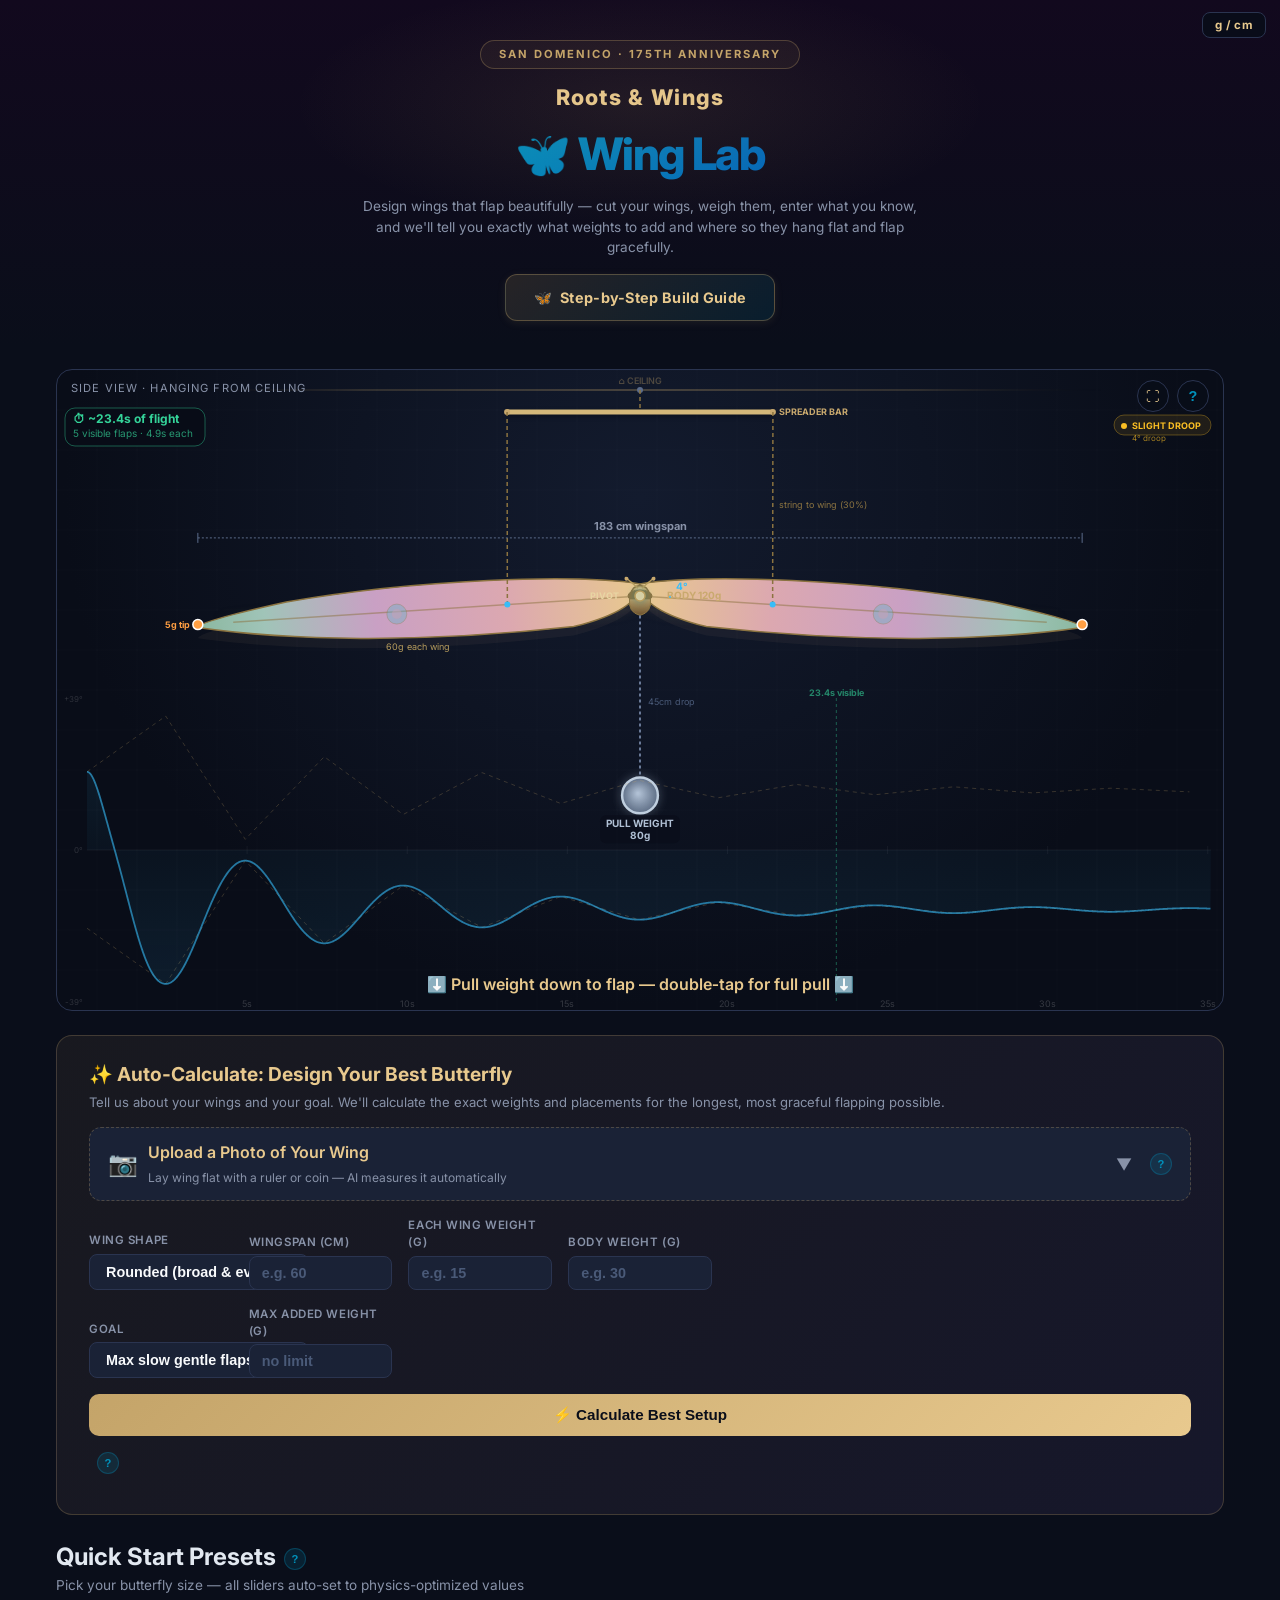
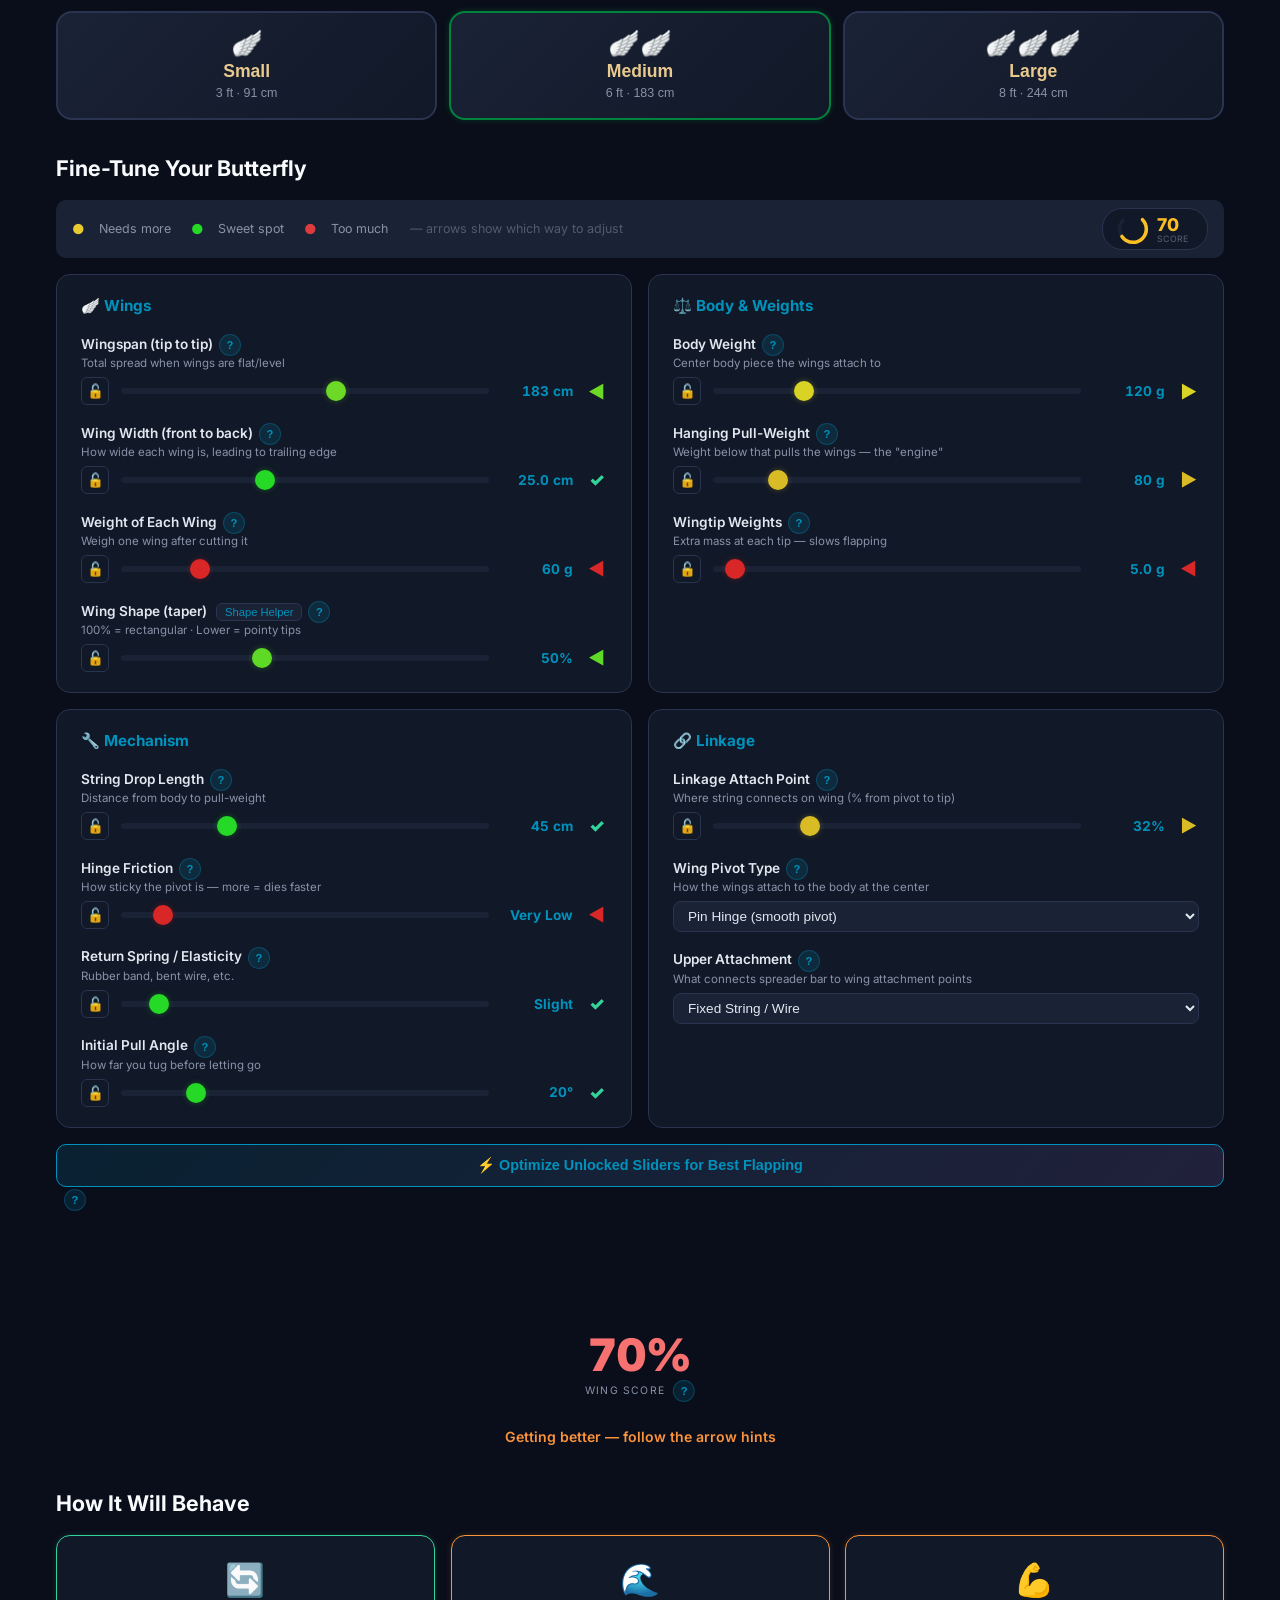
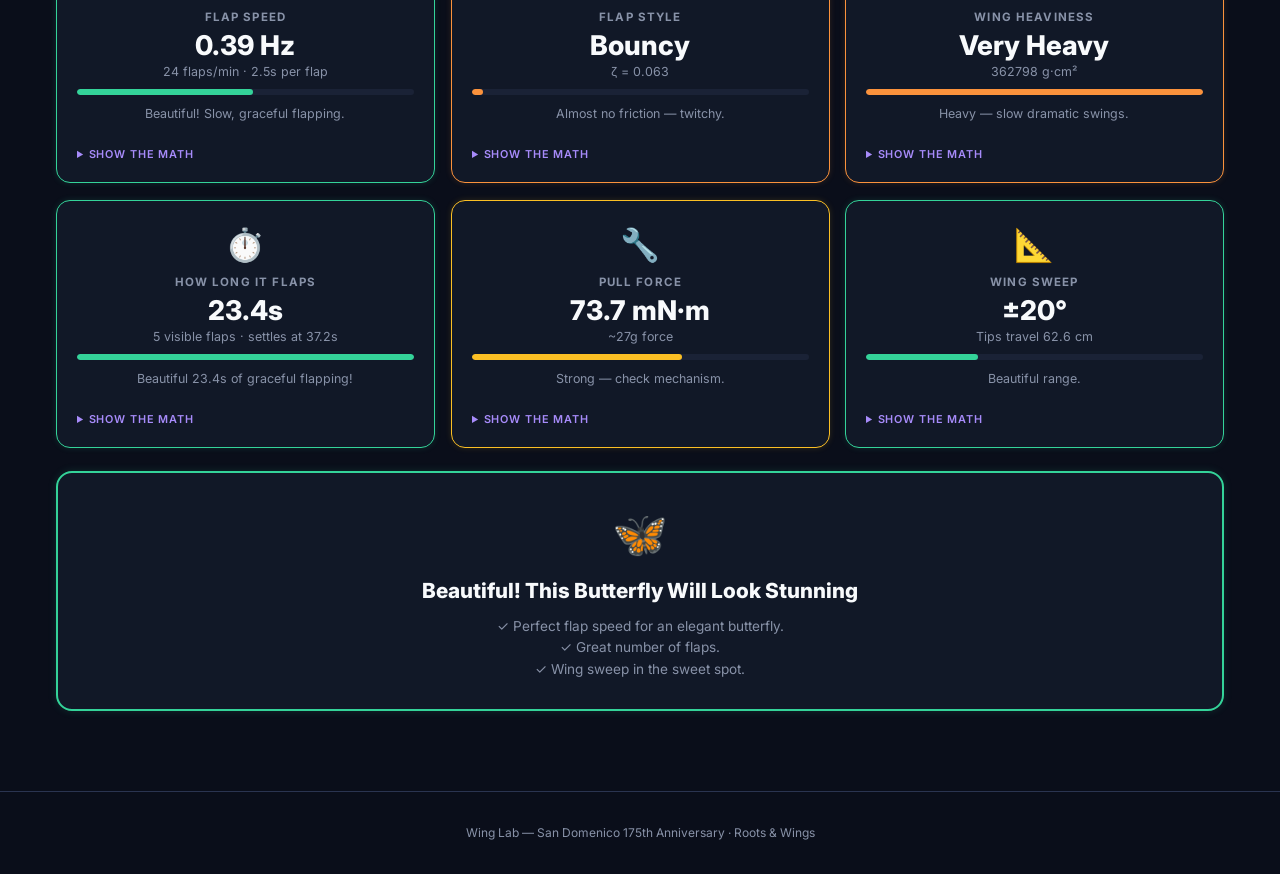
==== commit c4ea477f: "Sparkles scale with flap speed + wing contact bounce at -90° - Wingtip sparkles now proportional to " ====
--- a/deploy/index.html
+++ b/deploy/index.html
@@ -772,6 +772,11 @@
     const cp=2*0.25*omega_pend*IpEff; // pendulum damping ζ_p=0.25 (settles in ~4 cycles)
     // Center of pressure (correct lever arm for air drag velocity)
     const rCop=p.halfSpan*(1+2*p.taper)/(3*(1+p.taper));
+    // Wing-wing contact: tips can touch at the very bottom (−90°) but
+    // can't pass through each other. Elastic bounce at contact.
+    const thetaMin=-Math.PI/2;
+    const kContact=Math.max(20, r.k*50);
+    const cContact=2*0.15*Math.sqrt(kContact*I); // ζ=0.15 → bounce (e≈0.6)
     const n=Math.ceil(dur/dt), d=new Float64Array(n);
     let th=p.initialPull, thd=0;
     // Weight starts displaced: arc-length geometry (arcsin, not linear approx)
@@ -788,7 +793,14 @@
       // Air drag: velocity at center of pressure (rCop), not halfSpan/2
       const v=td*rCop;
       const tAir=-2*(adc||0)*v*Math.abs(v);
-      return (tg+tGrav+tEl+tCf+tAir-ks*t-c*td)/I;
+      // Wing-wing contact: stiff spring + damping when wings press together
+      let tWC=0;
+      if(t<thetaMin){
+        const pen=thetaMin-t; // penetration depth (positive)
+        tWC=kContact*pen; // spring pushes back up
+        if(td<0) tWC-=cContact*td; // extra damping only when pushing INTO contact
+      }
+      return (tg+tGrav+tEl+tCf+tAir+tWC-ks*t-c*td)/I;
     };
     // Weight pendulum acceleration (DOF 2)
     const aWeight=(t,td,ph,pd)=>{
@@ -1567,19 +1579,31 @@
       }
     }
 
-    // ===== WINGTIP SPARKLES (during animation) =====
-    if (this.animating) {
-      const sCols = ['#FFCD00','#FFD700','#e8c98e','#00843D','#0092BC','#fff'];
-      for (let s = 0; s < 2; s++) {
-        [{x:tipLx,y:tipLy},{x:tipRx,y:tipRy}].forEach(tp => {
-          this._sparkles.push({
-            x:tp.x+(Math.random()-0.5)*6, y:tp.y+(Math.random()-0.5)*6,
-            vx:(Math.random()-0.5)*1.5, vy:Math.random()*1.2+0.3,
-            life:1, decay:0.02+Math.random()*0.03,
-            size:1.5+Math.random()*2.5,
-            color:sCols[Math.floor(Math.random()*sCols.length)]
+    // ===== WINGTIP SPARKLES (proportional to flapping speed) =====
+    if (this.animating && this.simData) {
+      // Angular speed from sim data (radians/sec)
+      const i0 = Math.max(0, this.simIndex);
+      const i1 = Math.min(i0 + 1, this.simData.length - 1);
+      const angSpeed = Math.abs(this.simData[i1] - this.simData[i0]) / this.simDt;
+      // Normalize: full sparkles at ~5 rad/s, none below ~0.3 rad/s
+      const intensity = Math.max(0, Math.min(1, (angSpeed - 0.3) / 4.7));
+      // Spawn 0-2 sparkles per tip based on intensity (probabilistic)
+      if (intensity > 0) {
+        const sCols = ['#FFCD00','#FFD700','#e8c98e','#00843D','#0092BC','#fff'];
+        const count = Math.floor(intensity * 2 + 0.5); // 0, 1, or 2
+        for (let s = 0; s < count; s++) {
+          [{x:tipLx,y:tipLy},{x:tipRx,y:tipRy}].forEach(tp => {
+            if (Math.random() < intensity) { // probabilistic thinning at low speeds
+              this._sparkles.push({
+                x:tp.x+(Math.random()-0.5)*6, y:tp.y+(Math.random()-0.5)*6,
+                vx:(Math.random()-0.5)*1.5*intensity, vy:(Math.random()*1.2+0.3)*intensity,
+                life:1, decay:0.02+Math.random()*0.03,
+                size:(1.5+Math.random()*2.5)*intensity,
+                color:sCols[Math.floor(Math.random()*sCols.length)]
+              });
+            }
           });
-        });
+        }
       }
     }
     // Draw and age sparkles
